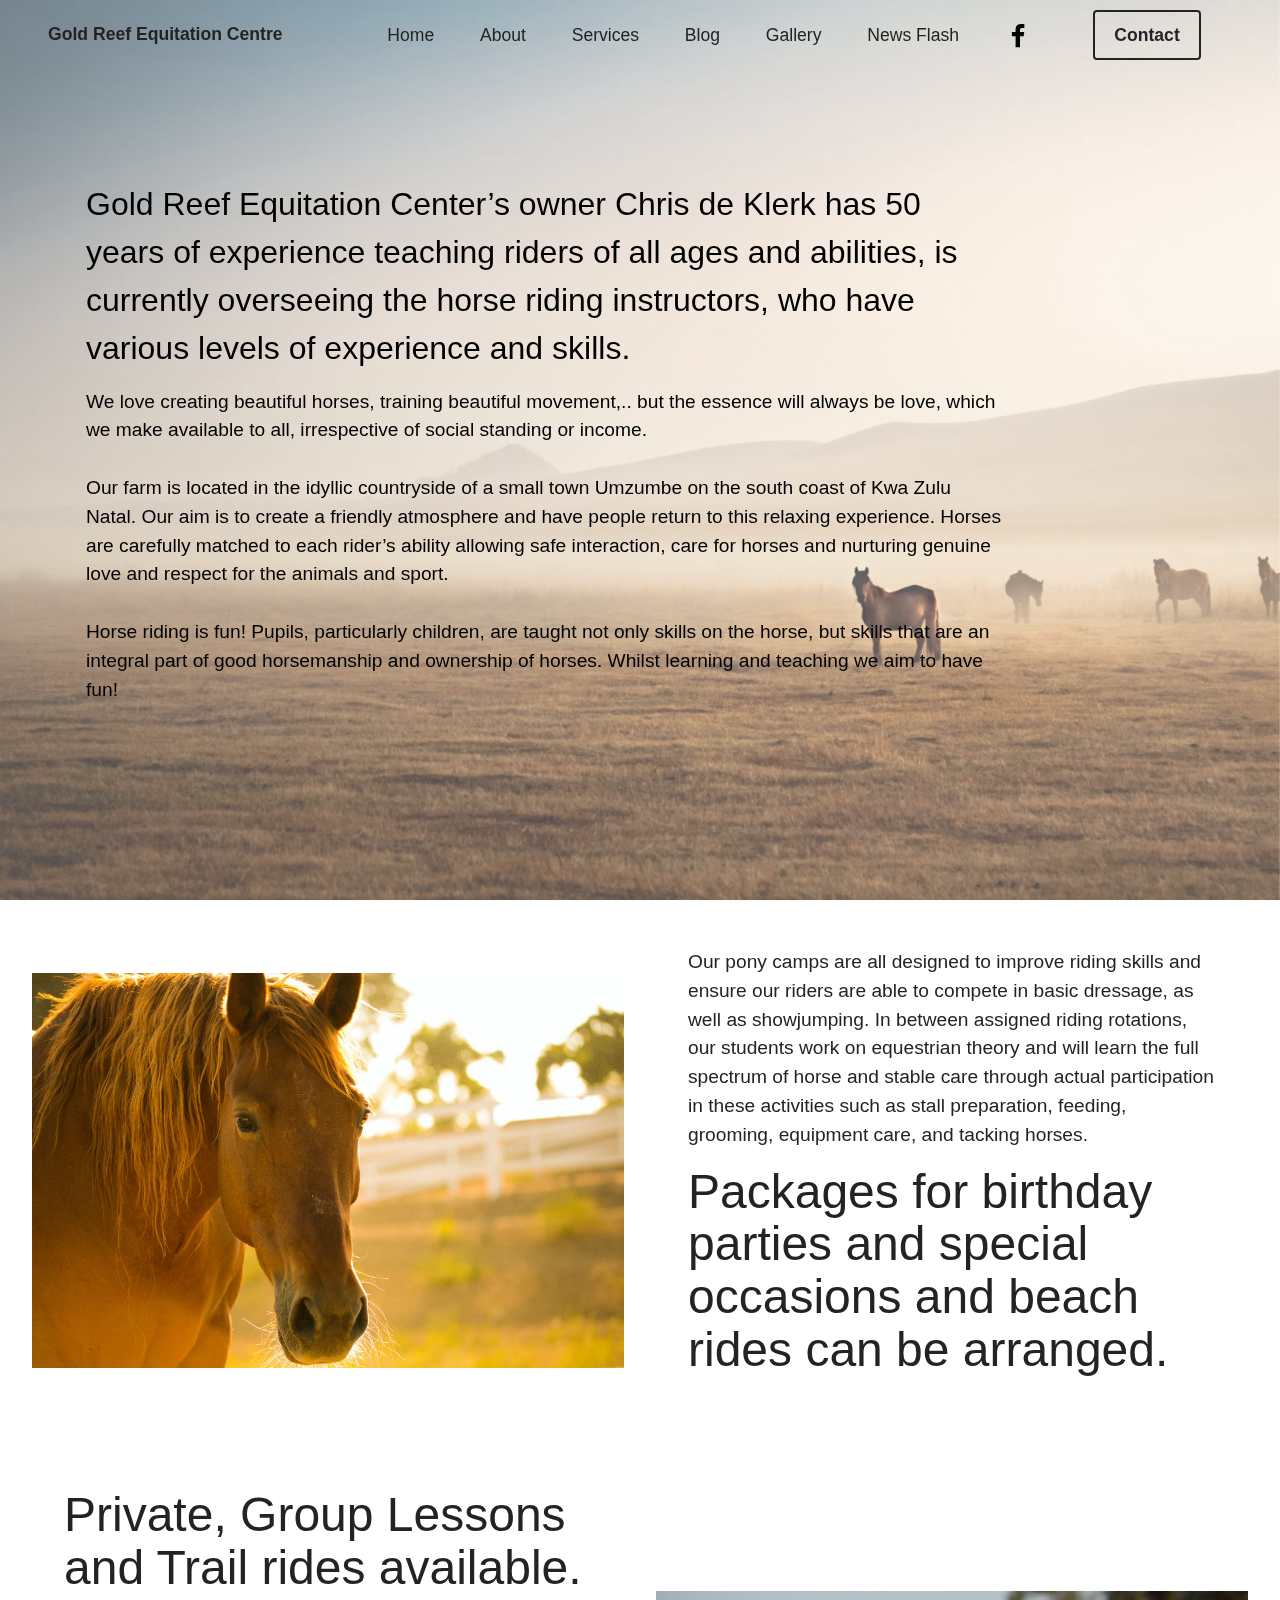
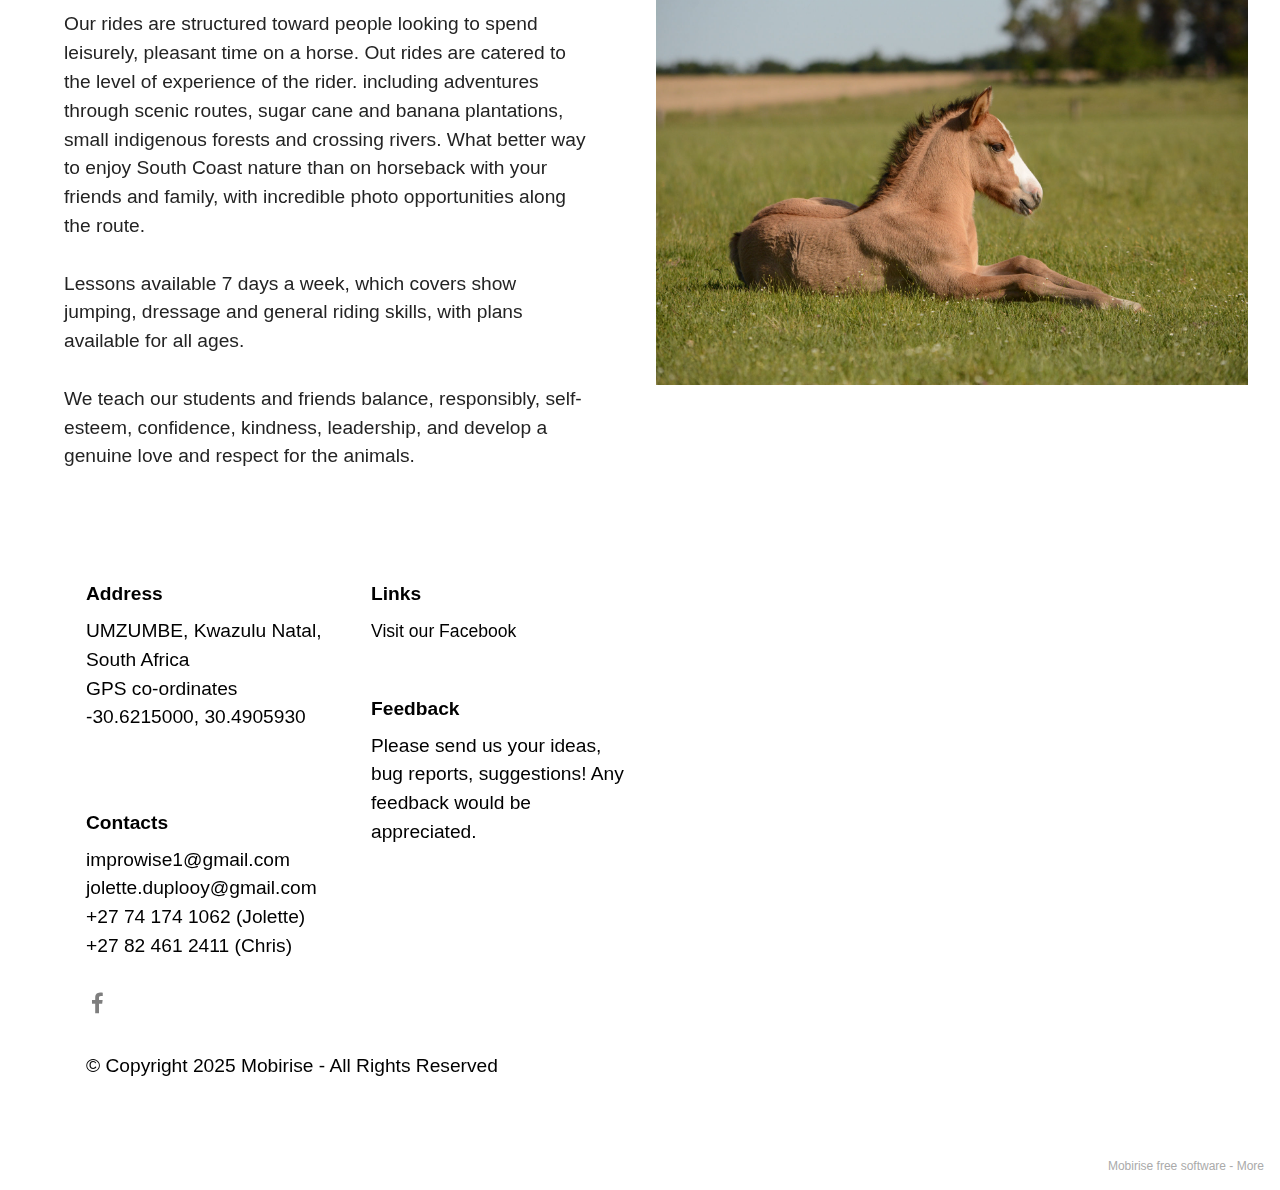
==== about.html @ 67b89592 "create github pages" ====
<!DOCTYPE html>
<html  >
<head>
  <!-- Site made with Mobirise Website Builder v5.2.8, https://mobirise.com -->
  <meta charset="UTF-8">
  <meta http-equiv="X-UA-Compatible" content="IE=edge">
  <meta name="generator" content="Mobirise v5.2.8, mobirise.com">
  <meta name="viewport" content="width=device-width, initial-scale=1, minimum-scale=1">
  <link rel="shortcut icon" href="assets/images/logo.png" type="image/x-icon">
  <meta name="description" content="">
  
  
  <title>About</title>
  <link rel="stylesheet" href="assets/tether/tether.min.css">
  <link rel="stylesheet" href="assets/bootstrap/css/bootstrap.min.css">
  <link rel="stylesheet" href="assets/bootstrap/css/bootstrap-grid.min.css">
  <link rel="stylesheet" href="assets/bootstrap/css/bootstrap-reboot.min.css">
  <link rel="stylesheet" href="assets/dropdown/css/style.css">
  <link rel="stylesheet" href="assets/socicon/css/styles.css">
  <link rel="stylesheet" href="assets/theme/css/style.css">
  <link rel="preload" as="style" href="assets/mobirise/css/mbr-additional.css"><link rel="stylesheet" href="assets/mobirise/css/mbr-additional.css" type="text/css">
  
  
  
  
</head>
<body>
  
  <section class="menu menu1 cid-soJNkq6IC7" once="menu" id="menu1-5">
    

    <nav class="navbar navbar-dropdown navbar-fixed-top navbar-expand-lg">
        <div class="container-fluid">
            <div class="navbar-brand">
                
                <span class="navbar-caption-wrap"><a class="navbar-caption text-black text-primary display-4" href="index.html">Gold Reef Equitation Centre</a></span>
            </div>
            <button class="navbar-toggler" type="button" data-toggle="collapse" data-target="#navbarSupportedContent" aria-controls="navbarNavAltMarkup" aria-expanded="false" aria-label="Toggle navigation">
                <div class="hamburger">
                    <span></span>
                    <span></span>
                    <span></span>
                    <span></span>
                </div>
            </button>
            <div class="collapse navbar-collapse" id="navbarSupportedContent">
                <ul class="navbar-nav nav-dropdown" data-app-modern-menu="true"><li class="nav-item"><a class="nav-link link text-black text-primary display-4" href="index.html">Home</a></li><li class="nav-item"><a class="nav-link link text-black text-primary display-4" href="page1.html">
                            About</a></li><li class="nav-item"><a class="nav-link link text-black text-primary display-4" href="page2.html">
                            Services</a></li><li class="nav-item"><a class="nav-link link text-black text-primary display-4" href="page3.html">
                            Blog</a></li><li class="nav-item"><a class="nav-link link text-black text-primary display-4" href="index.html">
                            Gallery</a></li>
                    <li class="nav-item"><a class="nav-link link text-black text-primary display-4" href="index.html">
                            News Flash</a></li></ul>
                <div class="icons-menu">
                    <a class="iconfont-wrapper" href="https://www.facebook.com/groups/341461612942350/" target="_blank">
                        <span class="p-2 mbr-iconfont socicon-facebook socicon"></span>
                    </a>
                    
                    
                    
                </div>
                <div class="navbar-buttons mbr-section-btn"><a class="btn btn-black-outline display-4" href="https://mobiri.se">
                        Contact</a></div>
            </div>
        </div>
    </nav>
</section>

<section class="header1 cid-soJT7KEuHW mbr-fullscreen mbr-parallax-background" id="header1-i">

    

    <div class="mbr-overlay" style="opacity: 0.3; background-color: rgb(255, 255, 255);"></div>

    <div class="container">
        <div class="row">
            <div class="col-12 col-lg-10">
                <h1 class="mbr-section-title mbr-fonts-style mb-3 display-5">Gold Reef Equitation Center’s owner Chris de Klerk has 50 years of experience teaching riders of all ages and abilities, is currently overseeing the horse riding instructors, who have various levels of experience and skills.</h1>
                <h2 class="mbr-section-subtitle mbr-fonts-style mb-3 display-7">We love creating beautiful horses, training beautiful movement,.. but the essence will always be love, which we make available to all, irrespective of social standing or income.<br><br>Our farm is located in the idyllic countryside of a small town Umzumbe on the south coast of Kwa Zulu Natal. Our aim is to create a friendly atmosphere and have people return to this relaxing experience. Horses are carefully matched to each rider’s ability allowing safe interaction, care for horses and nurturing genuine love and respect for the animals and sport.<br><br>Horse riding is fun! Pupils, particularly children, are taught not only skills on the horse, but skills that are an integral part of good horsemanship and ownership of horses. Whilst learning and teaching we aim to have fun!</h2>
                
                
            </div>
        </div>
    </div>
</section>

<section class="header11 cid-soJU0cdC3V" id="header11-j">

    

    

    <div class="container-fluid">
        <div class="row justify-content-center">
            <div class="col-12 col-md-6 image-wrapper">
                <img class="w-100" src="assets/images/kelly-forrister-oll7snhgezk-unsplash-1076x717.jpg" alt="Mobirise">
            </div>
            <div class="col-12 col-md">
                <div class="text-wrapper text-center">
                    <h1 class="mbr-section-title mbr-fonts-style mb-3 display-7">Our pony camps are all designed to improve riding skills and ensure our riders are able to compete in basic dressage, as well as showjumping. In between assigned riding rotations, our students work on equestrian theory and will learn the full spectrum of horse and stable care through actual participation in these activities such as stall preparation, feeding, grooming, equipment care, and tacking horses.</h1>
                    <p class="mbr-text mbr-fonts-style display-2">Packages for birthday parties and special occasions and beach rides can be arranged.<br></p>
                    
                </div>
            </div>
        </div>
    </div>
</section>

<section class="header11 cid-soJUEfONBg" id="header11-k">

    

    

    <div class="container-fluid">
        <div class="row justify-content-center">
            <div class="col-12 col-md-6 image-wrapper">
                <img class="w-100" src="assets/images/soledad-lorieto-bsq2yl5tyty-unsplash-1809x1206.jpg" alt="Mobirise">
            </div>
            <div class="col-12 col-md">
                <div class="text-wrapper text-center">
                    <h1 class="mbr-section-title mbr-fonts-style mb-3 display-2">Private, Group Lessons and Trail rides available.</h1>
                    <p class="mbr-text mbr-fonts-style display-7">Our rides are structured toward people looking to spend leisurely, pleasant time on a horse. Out rides are catered to  the level of experience of the rider. including adventures through scenic routes, sugar cane and banana plantations, small indigenous forests and crossing rivers. What better way to enjoy South Coast nature than on horseback with your friends and family, with incredible photo opportunities along the route.
<br><br>Lessons available 7 days a week, which covers show jumping, dressage and general riding skills, with plans available for all ages.
<br><br>We teach our students and friends balance, responsibly, self-esteem, confidence,  kindness, leadership, and develop a genuine love and respect for the animals.</p>
                    
                </div>
            </div>
        </div>
    </div>
</section>

<section class="footer6 cid-soJOjSfg5V" once="footers" id="footer6-6">

    

    

    <div class="container">
        <div class="row content mbr-white">
            <div class="col-12 col-md-3 mbr-fonts-style display-7">
                <h5 class="mbr-section-subtitle mbr-fonts-style mb-2 display-7">
                    <strong>Address</strong>
                </h5>
                <p class="mbr-text mbr-fonts-style display-7">UMZUMBE, Kwazulu Natal, South Africa<br>GPS co-ordinates -30.6215000, 30.4905930</p> <br>
                <h5 class="mbr-section-subtitle mbr-fonts-style mb-2 mt-4 display-7">
                    <strong>Contacts</strong>
                </h5>
                <p class="mbr-text mbr-fonts-style mb-4 display-7">improwise1@gmail.com&nbsp;<br>
                    jolette.duplooy@gmail.com<br>
                    +27 74 174 1062 (Jolette)<br>+27 82 461 2411 (Chris)<br>
                </p>
            </div>
            <div class="col-12 col-md-3 mbr-fonts-style display-7">
                <h5 class="mbr-section-subtitle mbr-fonts-style mb-2 display-7">
                    <strong>Links</strong>
                </h5>
                <ul class="list mbr-fonts-style mb-4 display-4">
                    <li class="mbr-text item-wrap"><a href="https://www.facebook.com/groups/341461612942350/" class="text-primary" target="_blank">Visit our Facebook</a></li>
                </ul>
                <h5 class="mbr-section-subtitle mbr-fonts-style mb-2 mt-5 display-7">
                    <strong>Feedback</strong>
                </h5>
                <p class="mbr-text mbr-fonts-style mb-4 display-7">
                    Please send us your ideas, bug reports, suggestions! Any feedback would be appreciated.
                </p>
            </div>
            <div class="col-12 col-md-6">
                <div class="google-map"><iframe frameborder="0" style="border:0" src="https://www.google.com/maps/embed?pb=!1m18!1m12!1m3!1d3433.441948932416!2d30.490592999999997!3d-30.621499999999994!2m3!1f0!2f0!3f0!3m2!1i1024!2i768!4f13.1!3m3!1m2!1s0x0%3A0x0!2zMzDCsDM3JzE3LjQiUyAzMMKwMjknMjYuMSJF!5e0!3m2!1sen!2sza!4v1613070758242!5m2!1sen!2sza" allowfullscreen=""></iframe></div>
            </div>
            <div class="col-md-6">
                <div class="social-list align-left">
                    <div class="soc-item">
                        <a href="https://www.facebook.com/groups/341461612942350/" target="_blank">
                            <span class="mbr-iconfont mbr-iconfont-social socicon-facebook socicon" style="color: rgb(0, 0, 0); fill: rgb(0, 0, 0);"></span>
                        </a>
                    </div>
                    
                    
                    
                    
                    
                </div>
            </div>
        </div>
        <div class="footer-lower">
            <div class="media-container-row">
                <div class="col-sm-12">
                    <hr>
                </div>
            </div>
            <div class="col-sm-12 copyright pl-0">
                <p class="mbr-text mbr-fonts-style mbr-white display-7">
                    © Copyright 2025 Mobirise - All Rights Reserved
                </p>
            </div>
        </div>
    </div>
</section><section style="background-color: #fff; font-family: -apple-system, BlinkMacSystemFont, 'Segoe UI', 'Roboto', 'Helvetica Neue', Arial, sans-serif; color:#aaa; font-size:12px; padding: 0; align-items: center; display: flex;"><a href="https://mobirise.site/u" style="flex: 1 1; height: 3rem; padding-left: 1rem;"></a><p style="flex: 0 0 auto; margin:0; padding-right:1rem;">Mobirise free software - <a href="https://mobirise.site/o" style="color:#aaa;">More</a></p></section><script src="assets/web/assets/jquery/jquery.min.js"></script>  <script src="assets/popper/popper.min.js"></script>  <script src="assets/tether/tether.min.js"></script>  <script src="assets/bootstrap/js/bootstrap.min.js"></script>  <script src="assets/smoothscroll/smooth-scroll.js"></script>  <script src="assets/dropdown/js/nav-dropdown.js"></script>  <script src="assets/dropdown/js/navbar-dropdown.js"></script>  <script src="assets/touchswipe/jquery.touch-swipe.min.js"></script>  <script src="assets/parallax/jarallax.min.js"></script>  <script src="assets/theme/js/script.js"></script>  
  
  
</body>
</html>
---- assets/dropdown/css/style.css ----
.navbar-dropdown {
  left: 0;
  padding: 0;
  position: absolute;
  right: 0;
  top: 0;
  transition: all 0.45s ease;
  z-index: 1030;
  background: #282828; }
  .navbar-dropdown .navbar-logo {
    margin-right: 0.8rem;
    transition: margin 0.3s ease-in-out;
    vertical-align: middle; }
    .navbar-dropdown .navbar-logo img {
      height: 3.125rem;
      transition: all 0.3s ease-in-out; }
    .navbar-dropdown .navbar-logo.mbr-iconfont {
      font-size: 3.125rem;
      line-height: 3.125rem; }
  .navbar-dropdown .navbar-caption {
    font-weight: 700;
    white-space: normal;
    vertical-align: -4px;
    line-height: 3.125rem !important; }
    .navbar-dropdown .navbar-caption, .navbar-dropdown .navbar-caption:hover {
      color: inherit;
      text-decoration: none; }
  .navbar-dropdown .mbr-iconfont + .navbar-caption {
    vertical-align: -1px; }
  .navbar-dropdown.navbar-fixed-top {
    position: fixed; }
  .navbar-dropdown .navbar-brand span {
    vertical-align: -4px; }
  .navbar-dropdown.bg-color.transparent {
    background: none; }
  .navbar-dropdown.navbar-short .navbar-brand {
    padding: 0.625rem 0; }
    .navbar-dropdown.navbar-short .navbar-brand span {
      vertical-align: -1px; }
  .navbar-dropdown.navbar-short .navbar-caption {
    line-height: 2.375rem !important;
    vertical-align: -2px; }
  .navbar-dropdown.navbar-short .navbar-logo {
    margin-right: 0.5rem; }
    .navbar-dropdown.navbar-short .navbar-logo img {
      height: 2.375rem; }
    .navbar-dropdown.navbar-short .navbar-logo.mbr-iconfont {
      font-size: 2.375rem;
      line-height: 2.375rem; }
  .navbar-dropdown.navbar-short .mbr-table-cell {
    height: 3.625rem; }
  .navbar-dropdown .navbar-close {
    left: 0.6875rem;
    position: fixed;
    top: 0.75rem;
    z-index: 1000; }
  .navbar-dropdown .hamburger-icon {
    content: "";
    display: inline-block;
    vertical-align: middle;
    width: 16px;
    -webkit-box-shadow: 0 -6px 0 1px #282828,0 0 0 1px #282828,0 6px 0 1px #282828;
    -moz-box-shadow: 0 -6px 0 1px #282828,0 0 0 1px #282828,0 6px 0 1px #282828;
    box-shadow: 0 -6px 0 1px #282828,0 0 0 1px #282828,0 6px 0 1px #282828; }

.dropdown-menu .dropdown-toggle[data-toggle="dropdown-submenu"]::after {
  border-bottom: 0.35em solid transparent;
  border-left: 0.35em solid;
  border-right: 0;
  border-top: 0.35em solid transparent;
  margin-left: 0.3rem; }

.dropdown-menu .dropdown-item:focus {
  outline: 0; }

.nav-dropdown {
  font-size: 0.75rem;
  font-weight: 500;
  height: auto !important; }
  .nav-dropdown .nav-btn {
    padding-left: 1rem; }
  .nav-dropdown .link {
    margin: .667em 1.667em;
    font-weight: 500;
    padding: 0;
    transition: color .2s ease-in-out; }
    .nav-dropdown .link.dropdown-toggle {
      margin-right: 2.583em; }
      .nav-dropdown .link.dropdown-toggle::after {
        margin-left: .25rem;
        border-top: 0.35em solid;
        border-right: 0.35em solid transparent;
        border-left: 0.35em solid transparent;
        border-bottom: 0; }
      .nav-dropdown .link.dropdown-toggle[aria-expanded="true"] {
        margin: 0;
        padding: 0.667em 3.263em  0.667em 1.667em; }
  .nav-dropdown .link::after,
  .nav-dropdown .dropdown-item::after {
    color: inherit; }
  .nav-dropdown .btn {
    font-size: 0.75rem;
    font-weight: 700;
    letter-spacing: 0;
    margin-bottom: 0;
    padding-left: 1.25rem;
    padding-right: 1.25rem; }
  .nav-dropdown .dropdown-menu {
    border-radius: 0;
    border: 0;
    left: 0;
    margin: 0;
    padding-bottom: 1.25rem;
    padding-top: 1.25rem;
    position: relative; }
  .nav-dropdown .dropdown-submenu {
    margin-left: 0.125rem;
    top: 0; }
  .nav-dropdown .dropdown-item {
    font-weight: 500;
    line-height: 2;
    padding: 0.3846em 4.615em 0.3846em 1.5385em;
    position: relative;
    transition: color .2s ease-in-out, background-color .2s ease-in-out; }
    .nav-dropdown .dropdown-item::after {
      margin-top: -0.3077em;
      position: absolute;
      right: 1.1538em;
      top: 50%; }
    .nav-dropdown .dropdown-item:focus, .nav-dropdown .dropdown-item:hover {
      background: none; }

@media (max-width: 767px) {
  .nav-dropdown.navbar-toggleable-sm {
    bottom: 0;
    display: none;
    left: 0;
    overflow-x: hidden;
    position: fixed;
    top: 0;
    transform: translateX(-100%);
    -ms-transform: translateX(-100%);
    -webkit-transform: translateX(-100%);
    width: 18.75rem;
    z-index: 999; } }
.nav-dropdown.navbar-toggleable-xl {
  bottom: 0;
  display: none;
  left: 0;
  overflow-x: hidden;
  position: fixed;
  top: 0;
  transform: translateX(-100%);
  -ms-transform: translateX(-100%);
  -webkit-transform: translateX(-100%);
  width: 18.75rem;
  z-index: 999; }

.nav-dropdown-sm {
  display: block !important;
  overflow-x: hidden;
  overflow: auto;
  padding-top: 3.875rem; }
  .nav-dropdown-sm::after {
    content: "";
    display: block;
    height: 3rem;
    width: 100%; }
  .nav-dropdown-sm.collapse.in ~ .navbar-close {
    display: block !important; }
  .nav-dropdown-sm.collapsing, .nav-dropdown-sm.collapse.in {
    transform: translateX(0);
    -ms-transform: translateX(0);
    -webkit-transform: translateX(0);
    transition: all 0.25s ease-out;
    -webkit-transition: all 0.25s ease-out;
    background: #282828; }
  .nav-dropdown-sm.collapsing[aria-expanded="false"] {
    transform: translateX(-100%);
    -ms-transform: translateX(-100%);
    -webkit-transform: translateX(-100%); }
  .nav-dropdown-sm .nav-item {
    display: block;
    margin-left: 0 !important;
    padding-left: 0; }
  .nav-dropdown-sm .link,
  .nav-dropdown-sm .dropdown-item {
    border-top: 1px dotted rgba(255, 255, 255, 0.1);
    font-size: 0.8125rem;
    line-height: 1.6;
    margin: 0 !important;
    padding: 0.875rem 2.4rem 0.875rem 1.5625rem !important;
    position: relative;
    white-space: normal; }
    .nav-dropdown-sm .link:focus, .nav-dropdown-sm .link:hover,
    .nav-dropdown-sm .dropdown-item:focus,
    .nav-dropdown-sm .dropdown-item:hover {
      background: rgba(0, 0, 0, 0.2) !important;
      color: #c0a375; }
  .nav-dropdown-sm .nav-btn {
    position: relative;
    padding: 1.5625rem 1.5625rem 0 1.5625rem; }
    .nav-dropdown-sm .nav-btn::before {
      border-top: 1px dotted rgba(255, 255, 255, 0.1);
      content: "";
      left: 0;
      position: absolute;
      top: 0;
      width: 100%; }
    .nav-dropdown-sm .nav-btn + .nav-btn {
      padding-top: 0.625rem; }
      .nav-dropdown-sm .nav-btn + .nav-btn::before {
        display: none; }
  .nav-dropdown-sm .btn {
    padding: 0.625rem 0; }
  .nav-dropdown-sm .dropdown-toggle[data-toggle="dropdown-submenu"]::after {
    margin-left: .25rem;
    border-top: 0.35em solid;
    border-right: 0.35em solid transparent;
    border-left: 0.35em solid transparent;
    border-bottom: 0; }
  .nav-dropdown-sm .dropdown-toggle[data-toggle="dropdown-submenu"][aria-expanded="true"]::after {
    border-top: 0;
    border-right: 0.35em solid transparent;
    border-left: 0.35em solid transparent;
    border-bottom: 0.35em solid; }
  .nav-dropdown-sm .dropdown-menu {
    margin: 0;
    padding: 0;
    position: relative;
    top: 0;
    left: 0;
    width: 100%;
    border: 0;
    float: none;
    border-radius: 0;
    background: none; }
  .nav-dropdown-sm .dropdown-submenu {
    left: 100%;
    margin-left: 0.125rem;
    margin-top: -1.25rem;
    top: 0; }

.navbar-toggleable-sm .nav-dropdown .dropdown-menu {
  position: absolute; }

.navbar-toggleable-sm .nav-dropdown .dropdown-submenu {
  left: 100%;
  margin-left: 0.125rem;
  margin-top: -1.25rem;
  top: 0; }

.navbar-toggleable-sm.opened .nav-dropdown .dropdown-menu {
  position: relative; }

.navbar-toggleable-sm.opened .nav-dropdown .dropdown-submenu {
  left: 0;
  margin-left: 00rem;
  margin-top: 0rem;
  top: 0; }

.is-builder .nav-dropdown.collapsing {
  transition: none !important; }

/*# sourceMappingURL=style.css.map */
---- assets/socicon/css/styles.css ----
@charset "UTF-8";

@font-face {
  font-family: 'Socicon';
  src:  url('../fonts/socicon.eot');
  src:  url('../fonts/socicon.eot?#iefix') format('embedded-opentype'),
    url('../fonts/socicon.woff2') format('woff2'),
    url('../fonts/socicon.ttf') format('truetype'),
    url('../fonts/socicon.woff') format('woff'),
    url('../fonts/socicon.svg#socicon') format('svg');
  font-weight: normal;
  font-style: normal;
}

[data-icon]:before {
  font-family: "socicon" !important;
  content: attr(data-icon);
  font-style: normal !important;
  font-weight: normal !important;
  font-variant: normal !important;
  text-transform: none !important;
  speak: none;
  line-height: 1;
  -webkit-font-smoothing: antialiased;
  -moz-osx-font-smoothing: grayscale;
}

[class^="socicon-"], [class*=" socicon-"] {
  /* use !important to prevent issues with browser extensions that change fonts */
  font-family: 'Socicon' !important;
  speak: none;
  font-style: normal;
  font-weight: normal;
  font-variant: normal;
  text-transform: none;
  line-height: 1;

  /* Better Font Rendering =========== */
  -webkit-font-smoothing: antialiased;
  -moz-osx-font-smoothing: grayscale;
}

.socicon-eitaa:before {
  content: "\e97c";
}
.socicon-soroush:before {
  content: "\e97d";
}
.socicon-bale:before {
  content: "\e97e";
}
.socicon-zazzle:before {
  content: "\e97b";
}
.socicon-society6:before {
  content: "\e97a";
}
.socicon-redbubble:before {
  content: "\e979";
}
.socicon-avvo:before {
  content: "\e978";
}
.socicon-stitcher:before {
  content: "\e977";
}
.socicon-googlehangouts:before {
  content: "\e974";
}
.socicon-dlive:before {
  content: "\e975";
}
.socicon-vsco:before {
  content: "\e976";
}
.socicon-flipboard:before {
  content: "\e973";
}
.socicon-ubuntu:before {
  content: "\e958";
}
.socicon-artstation:before {
  content: "\e959";
}
.socicon-invision:before {
  content: "\e95a";
}
.socicon-torial:before {
  content: "\e95b";
}
.socicon-collectorz:before {
  content: "\e95c";
}
.socicon-seenthis:before {
  content: "\e95d";
}
.socicon-googleplaymusic:before {
  content: "\e95e";
}
.socicon-debian:before {
  content: "\e95f";
}
.socicon-filmfreeway:before {
  content: "\e960";
}
.socicon-gnome:before {
  content: "\e961";
}
.socicon-itchio:before {
  content: "\e962";
}
.socicon-jamendo:before {
  content: "\e963";
}
.socicon-mix:before {
  content: "\e964";
}
.socicon-sharepoint:before {
  content: "\e965";
}
.socicon-tinder:before {
  content: "\e966";
}
.socicon-windguru:before {
  content: "\e967";
}
.socicon-cdbaby:before {
  content: "\e968";
}
.socicon-elementaryos:before {
  content: "\e969";
}
.socicon-stage32:before {
  content: "\e96a";
}
.socicon-tiktok:before {
  content: "\e96b";
}
.socicon-gitter:before {
  content: "\e96c";
}
.socicon-letterboxd:before {
  content: "\e96d";
}
.socicon-threema:before {
  content: "\e96e";
}
.socicon-splice:before {
  content: "\e96f";
}
.socicon-metapop:before {
  content: "\e970";
}
.socicon-naver:before {
  content: "\e971";
}
.socicon-remote:before {
  content: "\e972";
}
.socicon-internet:before {
  content: "\e957";
}
.socicon-moddb:before {
  content: "\e94b";
}
.socicon-indiedb:before {
  content: "\e94c";
}
.socicon-traxsource:before {
  content: "\e94d";
}
.socicon-gamefor:before {
  content: "\e94e";
}
.socicon-pixiv:before {
  content: "\e94f";
}
.socicon-myanimelist:before {
  content: "\e950";
}
.socicon-blackberry:before {
  content: "\e951";
}
.socicon-wickr:before {
  content: "\e952";
}
.socicon-spip:before {
  content: "\e953";
}
.socicon-napster:before {
  content: "\e954";
}
.socicon-beatport:before {
  content: "\e955";
}
.socicon-hackerone:before {
  content: "\e956";
}
.socicon-hackernews:before {
  content: "\e946";
}
.socicon-smashwords:before {
  content: "\e947";
}
.socicon-kobo:before {
  content: "\e948";
}
.socicon-bookbub:before {
  content: "\e949";
}
.socicon-mailru:before {
  content: "\e94a";
}
.socicon-gitlab:before {
  content: "\e945";
}
.socicon-instructables:before {
  content: "\e944";
}
.socicon-portfolio:before {
  content: "\e943";
}
.socicon-codered:before {
  content: "\e940";
}
.socicon-origin:before {
  content: "\e941";
}
.socicon-nextdoor:before {
  content: "\e942";
}
.socicon-udemy:before {
  content: "\e93f";
}
.socicon-livemaster:before {
  content: "\e93e";
}
.socicon-crunchbase:before {
  content: "\e93b";
}
.socicon-homefy:before {
  content: "\e93c";
}
.socicon-calendly:before {
  content: "\e93d";
}
.socicon-realtor:before {
  content: "\e90f";
}
.socicon-tidal:before {
  content: "\e910";
}
.socicon-qobuz:before {
  content: "\e911";
}
.socicon-natgeo:before {
  content: "\e912";
}
.socicon-mastodon:before {
  content: "\e913";
}
.socicon-unsplash:before {
  content: "\e914";
}
.socicon-homeadvisor:before {
  content: "\e915";
}
.socicon-angieslist:before {
  content: "\e916";
}
.socicon-codepen:before {
  content: "\e917";
}
.socicon-slack:before {
  content: "\e918";
}
.socicon-openaigym:before {
  content: "\e919";
}
.socicon-logmein:before {
  content: "\e91a";
}
.socicon-fiverr:before {
  content: "\e91b";
}
.socicon-gotomeeting:before {
  content: "\e91c";
}
.socicon-aliexpress:before {
  content: "\e91d";
}
.socicon-guru:before {
  content: "\e91e";
}
.socicon-appstore:before {
  content: "\e91f";
}
.socicon-homes:before {
  content: "\e920";
}
.socicon-zoom:before {
  content: "\e921";
}
.socicon-alibaba:before {
  content: "\e922";
}
.socicon-craigslist:before {
  content: "\e923";
}
.socicon-wix:before {
  content: "\e924";
}
.socicon-redfin:before {
  content: "\e925";
}
.socicon-googlecalendar:before {
  content: "\e926";
}
.socicon-shopify:before {
  content: "\e927";
}
.socicon-freelancer:before {
  content: "\e928";
}
.socicon-seedrs:before {
  content: "\e929";
}
.socicon-bing:before {
  content: "\e92a";
}
.socicon-doodle:before {
  content: "\e92b";
}
.socicon-bonanza:before {
  content: "\e92c";
}
.socicon-squarespace:before {
  content: "\e92d";
}
.socicon-toptal:before {
  content: "\e92e";
}
.socicon-gust:before {
  content: "\e92f";
}
.socicon-ask:before {
  content: "\e930";
}
.socicon-trulia:before {
  content: "\e931";
}
.socicon-loomly:before {
  content: "\e932";
}
.socicon-ghost:before {
  content: "\e933";
}
.socicon-upwork:before {
  content: "\e934";
}
.socicon-fundable:before {
  content: "\e935";
}
.socicon-booking:before {
  content: "\e936";
}
.socicon-googlemaps:before {
  content: "\e937";
}
.socicon-zillow:before {
  content: "\e938";
}
.socicon-niconico:before {
  content: "\e939";
}
.socicon-toneden:before {
  content: "\e93a";
}
.socicon-augment:before {
  content: "\e908";
}
.socicon-bitbucket:before {
  content: "\e909";
}
.socicon-fyuse:before {
  content: "\e90a";
}
.socicon-yt-gaming:before {
  content: "\e90b";
}
.socicon-sketchfab:before {
  content: "\e90c";
}
.socicon-mobcrush:before {
  content: "\e90d";
}
.socicon-microsoft:before {
  content: "\e90e";
}
.socicon-pandora:before {
  content: "\e907";
}
.socicon-messenger:before {
  content: "\e906";
}
.socicon-gamewisp:before {
  content: "\e905";
}
.socicon-bloglovin:before {
  content: "\e904";
}
.socicon-tunein:before {
  content: "\e903";
}
.socicon-gamejolt:before {
  content: "\e901";
}
.socicon-trello:before {
  content: "\e902";
}
.socicon-spreadshirt:before {
  content: "\e900";
}
.socicon-500px:before {
  content: "\e000";
}
.socicon-8tracks:before {
  content: "\e001";
}
.socicon-airbnb:before {
  content: "\e002";
}
.socicon-alliance:before {
  content: "\e003";
}
.socicon-amazon:before {
  content: "\e004";
}
.socicon-amplement:before {
  content: "\e005";
}
.socicon-android:before {
  content: "\e006";
}
.socicon-angellist:before {
  content: "\e007";
}
.socicon-apple:before {
  content: "\e008";
}
.socicon-appnet:before {
  content: "\e009";
}
.socicon-baidu:before {
  content: "\e00a";
}
.socicon-bandcamp:before {
  content: "\e00b";
}
.socicon-battlenet:before {
  content: "\e00c";
}
.socicon-mixer:before {
  content: "\e00d";
}
.socicon-bebee:before {
  content: "\e00e";
}
.socicon-bebo:before {
  content: "\e00f";
}
.socicon-behance:before {
  content: "\e010";
}
.socicon-blizzard:before {
  content: "\e011";
}
.socicon-blogger:before {
  content: "\e012";
}
.socicon-buffer:before {
  content: "\e013";
}
.socicon-chrome:before {
  content: "\e014";
}
.socicon-coderwall:before {
  content: "\e015";
}
.socicon-curse:before {
  content: "\e016";
}
.socicon-dailymotion:before {
  content: "\e017";
}
.socicon-deezer:before {
  content: "\e018";
}
.socicon-delicious:before {
  content: "\e019";
}
.socicon-deviantart:before {
  content: "\e01a";
}
.socicon-diablo:before {
  content: "\e01b";
}
.socicon-digg:before {
  content: "\e01c";
}
.socicon-discord:before {
  content: "\e01d";
}
.socicon-disqus:before {
  content: "\e01e";
}
.socicon-douban:before {
  content: "\e01f";
}
.socicon-draugiem:before {
  content: "\e020";
}
.socicon-dribbble:before {
  content: "\e021";
}
.socicon-drupal:before {
  content: "\e022";
}
.socicon-ebay:before {
  content: "\e023";
}
.socicon-ello:before {
  content: "\e024";
}
.socicon-endomodo:before {
  content: "\e025";
}
.socicon-envato:before {
  content: "\e026";
}
.socicon-etsy:before {
  content: "\e027";
}
.socicon-facebook:before {
  content: "\e028";
}
.socicon-feedburner:before {
  content: "\e029";
}
.socicon-filmweb:before {
  content: "\e02a";
}
.socicon-firefox:before {
  content: "\e02b";
}
.socicon-flattr:before {
  content: "\e02c";
}
.socicon-flickr:before {
  content: "\e02d";
}
.socicon-formulr:before {
  content: "\e02e";
}
.socicon-forrst:before {
  content: "\e02f";
}
.socicon-foursquare:before {
  content: "\e030";
}
.socicon-friendfeed:before {
  content: "\e031";
}
.socicon-github:before {
  content: "\e032";
}
.socicon-goodreads:before {
  content: "\e033";
}
.socicon-google:before {
  content: "\e034";
}
.socicon-googlescholar:before {
  content: "\e035";
}
.socicon-googlegroups:before {
  content: "\e036";
}
.socicon-googlephotos:before {
  content: "\e037";
}
.socicon-googleplus:before {
  content: "\e038";
}
.socicon-grooveshark:before {
  content: "\e039";
}
.socicon-hackerrank:before {
  content: "\e03a";
}
.socicon-hearthstone:before {
  content: "\e03b";
}
.socicon-hellocoton:before {
  content: "\e03c";
}
.socicon-heroes:before {
  content: "\e03d";
}
.socicon-smashcast:before {
  content: "\e03e";
}
.socicon-horde:before {
  content: "\e03f";
}
.socicon-houzz:before {
  content: "\e040";
}
.socicon-icq:before {
  content: "\e041";
}
.socicon-identica:before {
  content: "\e042";
}
.socicon-imdb:before {
  content: "\e043";
}
.socicon-instagram:before {
  content: "\e044";
}
.socicon-issuu:before {
  content: "\e045";
}
.socicon-istock:before {
  content: "\e046";
}
.socicon-itunes:before {
  content: "\e047";
}
.socicon-keybase:before {
  content: "\e048";
}
.socicon-lanyrd:before {
  content: "\e049";
}
.socicon-lastfm:before {
  content: "\e04a";
}
.socicon-line:before {
  content: "\e04b";
}
.socicon-linkedin:before {
  content: "\e04c";
}
.socicon-livejournal:before {
  content: "\e04d";
}
.socicon-lyft:before {
  content: "\e04e";
}
.socicon-macos:before {
  content: "\e04f";
}
.socicon-mail:before {
  content: "\e050";
}
.socicon-medium:before {
  content: "\e051";
}
.socicon-meetup:before {
  content: "\e052";
}
.socicon-mixcloud:before {
  content: "\e053";
}
.socicon-modelmayhem:before {
  content: "\e054";
}
.socicon-mumble:before {
  content: "\e055";
}
.socicon-myspace:before {
  content: "\e056";
}
.socicon-newsvine:before {
  content: "\e057";
}
.socicon-nintendo:before {
  content: "\e058";
}
.socicon-npm:before {
  content: "\e059";
}
.socicon-odnoklassniki:before {
  content: "\e05a";
}
.socicon-openid:before {
  content: "\e05b";
}
.socicon-opera:before {
  content: "\e05c";
}
.socicon-outlook:before {
  content: "\e05d";
}
.socicon-overwatch:before {
  content: "\e05e";
}
.socicon-patreon:before {
  content: "\e05f";
}
.socicon-paypal:before {
  content: "\e060";
}
.socicon-periscope:before {
  content: "\e061";
}
.socicon-persona:before {
  content: "\e062";
}
.socicon-pinterest:before {
  content: "\e063";
}
.socicon-play:before {
  content: "\e064";
}
.socicon-player:before {
  content: "\e065";
}
.socicon-playstation:before {
  content: "\e066";
}
.socicon-pocket:before {
  content: "\e067";
}
.socicon-qq:before {
  content: "\e068";
}
.socicon-quora:before {
  content: "\e069";
}
.socicon-raidcall:before {
  content: "\e06a";
}
.socicon-ravelry:before {
  content: "\e06b";
}
.socicon-reddit:before {
  content: "\e06c";
}
.socicon-renren:before {
  content: "\e06d";
}
.socicon-researchgate:before {
  content: "\e06e";
}
.socicon-residentadvisor:before {
  content: "\e06f";
}
.socicon-reverbnation:before {
  content: "\e070";
}
.socicon-rss:before {
  content: "\e071";
}
.socicon-sharethis:before {
  content: "\e072";
}
.socicon-skype:before {
  content: "\e073";
}
.socicon-slideshare:before {
  content: "\e074";
}
.socicon-smugmug:before {
  content: "\e075";
}
.socicon-snapchat:before {
  content: "\e076";
}
.socicon-songkick:before {
  content: "\e077";
}
.socicon-soundcloud:before {
  content: "\e078";
}
.socicon-spotify:before {
  content: "\e079";
}
.socicon-stackexchange:before {
  content: "\e07a";
}
.socicon-stackoverflow:before {
  content: "\e07b";
}
.socicon-starcraft:before {
  content: "\e07c";
}
.socicon-stayfriends:before {
  content: "\e07d";
}
.socicon-steam:before {
  content: "\e07e";
}
.socicon-storehouse:before {
  content: "\e07f";
}
.socicon-strava:before {
  content: "\e080";
}
.socicon-streamjar:before {
  content: "\e081";
}
.socicon-stumbleupon:before {
  content: "\e082";
}
.socicon-swarm:before {
  content: "\e083";
}
.socicon-teamspeak:before {
  content: "\e084";
}
.socicon-teamviewer:before {
  content: "\e085";
}
.socicon-technorati:before {
  content: "\e086";
}
.socicon-telegram:before {
  content: "\e087";
}
.socicon-tripadvisor:before {
  content: "\e088";
}
.socicon-tripit:before {
  content: "\e089";
}
.socicon-triplej:before {
  content: "\e08a";
}
.socicon-tumblr:before {
  content: "\e08b";
}
.socicon-twitch:before {
  content: "\e08c";
}
.socicon-twitter:before {
  content: "\e08d";
}
.socicon-uber:before {
  content: "\e08e";
}
.socicon-ventrilo:before {
  content: "\e08f";
}
.socicon-viadeo:before {
  content: "\e090";
}
.socicon-viber:before {
  content: "\e091";
}
.socicon-viewbug:before {
  content: "\e092";
}
.socicon-vimeo:before {
  content: "\e093";
}
.socicon-vine:before {
  content: "\e094";
}
.socicon-vkontakte:before {
  content: "\e095";
}
.socicon-warcraft:before {
  content: "\e096";
}
.socicon-wechat:before {
  content: "\e097";
}
.socicon-weibo:before {
  content: "\e098";
}
.socicon-whatsapp:before {
  content: "\e099";
}
.socicon-wikipedia:before {
  content: "\e09a";
}
.socicon-windows:before {
  content: "\e09b";
}
.socicon-wordpress:before {
  content: "\e09c";
}
.socicon-wykop:before {
  content: "\e09d";
}
.socicon-xbox:before {
  content: "\e09e";
}
.socicon-xing:before {
  content: "\e09f";
}
.socicon-yahoo:before {
  content: "\e0a0";
}
.socicon-yammer:before {
  content: "\e0a1";
}
.socicon-yandex:before {
  content: "\e0a2";
}
.socicon-yelp:before {
  content: "\e0a3";
}
.socicon-younow:before {
  content: "\e0a4";
}
.socicon-youtube:before {
  content: "\e0a5";
}
.socicon-zapier:before {
  content: "\e0a6";
}
.socicon-zerply:before {
  content: "\e0a7";
}
.socicon-zomato:before {
  content: "\e0a8";
}
.socicon-zynga:before {
  content: "\e0a9";
}
---- assets/theme/css/style.css ----
@charset "UTF-8";
section {
  background-color: #ffffff;
}

body {
  font-style: normal;
  line-height: 1.5;
  font-weight: 400;
  color: #232323;
  position: relative;
}

section,
.container,
.container-fluid {
  position: relative;
  word-wrap: break-word;
}

a.mbr-iconfont:hover {
  text-decoration: none;
}

.article .lead p,
.article .lead ul,
.article .lead ol,
.article .lead pre,
.article .lead blockquote {
  margin-bottom: 0;
}

a {
  font-style: normal;
  font-weight: 400;
  cursor: pointer;
}
a, a:hover {
  text-decoration: none;
}

.mbr-section-title {
  font-style: normal;
  line-height: 1.3;
}

.mbr-section-subtitle {
  line-height: 1.3;
}

.mbr-text {
  font-style: normal;
  line-height: 1.7;
}

h1,
h2,
h3,
h4,
h5,
h6,
.display-1,
.display-2,
.display-4,
.display-5,
.display-7,
span,
p,
a {
  line-height: 1;
  word-break: break-word;
  word-wrap: break-word;
  font-weight: 400;
}

b,
strong {
  font-weight: bold;
}

input:-webkit-autofill, input:-webkit-autofill:hover, input:-webkit-autofill:focus, input:-webkit-autofill:active {
  transition-delay: 9999s;
  -webkit-transition-property: background-color, color;
  transition-property: background-color, color;
}

textarea[type=hidden] {
  display: none;
}

section {
  background-position: 50% 50%;
  background-repeat: no-repeat;
  background-size: cover;
}
section .mbr-background-video,
section .mbr-background-video-preview {
  position: absolute;
  bottom: 0;
  left: 0;
  right: 0;
  top: 0;
}

.hidden {
  visibility: hidden;
}

.mbr-z-index20 {
  z-index: 20;
}

/*! Base colors */
.mbr-white {
  color: #ffffff;
}

.mbr-black {
  color: #111111;
}

.mbr-bg-white {
  background-color: #ffffff;
}

.mbr-bg-black {
  background-color: #000000;
}

/*! Text-aligns */
.align-left {
  text-align: left;
}

.align-center {
  text-align: center;
}

.align-right {
  text-align: right;
}

/*! Font-weight  */
.mbr-light {
  font-weight: 300;
}

.mbr-regular {
  font-weight: 400;
}

.mbr-semibold {
  font-weight: 500;
}

.mbr-bold {
  font-weight: 700;
}

/*! Media  */
.media-content {
  flex-basis: 100%;
}

.media-container-row {
  display: flex;
  flex-direction: row;
  flex-wrap: wrap;
  justify-content: center;
  align-content: center;
  align-items: start;
}
.media-container-row .media-size-item {
  width: 400px;
}

.media-container-column {
  display: flex;
  flex-direction: column;
  flex-wrap: wrap;
  justify-content: center;
  align-content: center;
  align-items: stretch;
}
.media-container-column > * {
  width: 100%;
}

@media (min-width: 992px) {
  .media-container-row {
    flex-wrap: nowrap;
  }
}
figure {
  margin-bottom: 0;
  overflow: hidden;
}

figure[mbr-media-size] {
  transition: width 0.1s;
}

img,
iframe {
  display: block;
  width: 100%;
}

.card {
  background-color: transparent;
  border: none;
}

.card-box {
  width: 100%;
}

.card-img {
  text-align: center;
  flex-shrink: 0;
  -webkit-flex-shrink: 0;
}

.media {
  max-width: 100%;
  margin: 0 auto;
}

.mbr-figure {
  align-self: center;
}

.media-container > div {
  max-width: 100%;
}

.mbr-figure img,
.card-img img {
  width: 100%;
}

@media (max-width: 991px) {
  .media-size-item {
    width: auto !important;
  }

  .media {
    width: auto;
  }

  .mbr-figure {
    width: 100% !important;
  }
}
/*! Buttons */
.mbr-section-btn {
  margin-left: -0.6rem;
  margin-right: -0.6rem;
  font-size: 0;
}

.btn {
  font-weight: 600;
  border-width: 1px;
  font-style: normal;
  margin: 0.6rem 0.6rem;
  white-space: normal;
  transition: all 0.2s ease-in-out;
  display: inline-flex;
  align-items: center;
  justify-content: center;
  word-break: break-word;
}

.btn-sm {
  font-weight: 600;
  letter-spacing: 0px;
  transition: all 0.3s ease-in-out;
}

.btn-md {
  font-weight: 600;
  letter-spacing: 0px;
  transition: all 0.3s ease-in-out;
}

.btn-lg {
  font-weight: 600;
  letter-spacing: 0px;
  transition: all 0.3s ease-in-out;
}

.btn-form {
  margin: 0;
}
.btn-form:hover {
  cursor: pointer;
}

nav .mbr-section-btn {
  margin-left: 0rem;
  margin-right: 0rem;
}

/*! Btn icon margin */
.btn .mbr-iconfont,
.btn.btn-sm .mbr-iconfont {
  order: 1;
  cursor: pointer;
  margin-left: 0.5rem;
  vertical-align: sub;
}

.btn.btn-md .mbr-iconfont,
.btn.btn-md .mbr-iconfont {
  margin-left: 0.8rem;
}

.mbr-regular {
  font-weight: 400;
}

.mbr-semibold {
  font-weight: 500;
}

.mbr-bold {
  font-weight: 700;
}

[type=submit] {
  -webkit-appearance: none;
}

/*! Full-screen */
.mbr-fullscreen .mbr-overlay {
  min-height: 100vh;
}

.mbr-fullscreen {
  display: flex;
  display: -moz-flex;
  display: -ms-flex;
  display: -o-flex;
  align-items: center;
  min-height: 100vh;
  padding-top: 3rem;
  padding-bottom: 3rem;
}

/*! Map */
.map {
  height: 25rem;
  position: relative;
}
.map iframe {
  width: 100%;
  height: 100%;
}

/*! Scroll to top arrow */
.mbr-arrow-up {
  bottom: 25px;
  right: 90px;
  position: fixed;
  text-align: right;
  z-index: 5000;
  color: #ffffff;
  font-size: 22px;
}

.mbr-arrow-up a {
  background: rgba(0, 0, 0, 0.2);
  border-radius: 50%;
  color: #fff;
  display: inline-block;
  height: 60px;
  width: 60px;
  border: 2px solid #fff;
  outline-style: none !important;
  position: relative;
  text-decoration: none;
  transition: all 0.3s ease-in-out;
  cursor: pointer;
  text-align: center;
}
.mbr-arrow-up a:hover {
  background-color: rgba(0, 0, 0, 0.4);
}
.mbr-arrow-up a i {
  line-height: 60px;
}

.mbr-arrow-up-icon {
  display: block;
  color: #fff;
}

.mbr-arrow-up-icon::before {
  content: "›";
  display: inline-block;
  font-family: serif;
  font-size: 22px;
  line-height: 1;
  font-style: normal;
  position: relative;
  top: 6px;
  left: -4px;
  transform: rotate(-90deg);
}

/*! Arrow Down */
.mbr-arrow {
  position: absolute;
  bottom: 45px;
  left: 50%;
  width: 60px;
  height: 60px;
  cursor: pointer;
  background-color: rgba(80, 80, 80, 0.5);
  border-radius: 50%;
  transform: translateX(-50%);
}
@media (max-width: 767px) {
  .mbr-arrow {
    display: none;
  }
}
.mbr-arrow > a {
  display: inline-block;
  text-decoration: none;
  outline-style: none;
  -webkit-animation: arrowdown 1.7s ease-in-out infinite;
          animation: arrowdown 1.7s ease-in-out infinite;
  color: #ffffff;
}
.mbr-arrow > a > i {
  position: absolute;
  top: -2px;
  left: 15px;
  font-size: 2rem;
}

#scrollToTop a i::before {
  content: "";
  position: absolute;
  display: block;
  border-bottom: 2.5px solid #fff;
  border-left: 2.5px solid #fff;
  width: 27.8%;
  height: 27.8%;
  left: 50%;
  top: 51%;
  transform: translateY(-30%) translateX(-50%) rotate(135deg);
}

@keyframes arrowdown {
  0% {
    transform: translateY(0px);
  }
  50% {
    transform: translateY(-5px);
  }
  100% {
    transform: translateY(0px);
  }
}
@-webkit-keyframes arrowdown {
  0% {
    transform: translateY(0px);
  }
  50% {
    transform: translateY(-5px);
  }
  100% {
    transform: translateY(0px);
  }
}
@media (max-width: 500px) {
  .mbr-arrow-up {
    left: 0;
    right: 0;
    text-align: center;
  }
}
/*Gradients animation*/
@keyframes gradient-animation {
  from {
    background-position: 0% 100%;
    -webkit-animation-timing-function: ease-in-out;
            animation-timing-function: ease-in-out;
  }
  to {
    background-position: 100% 0%;
    -webkit-animation-timing-function: ease-in-out;
            animation-timing-function: ease-in-out;
  }
}
@-webkit-keyframes gradient-animation {
  from {
    background-position: 0% 100%;
    -webkit-animation-timing-function: ease-in-out;
            animation-timing-function: ease-in-out;
  }
  to {
    background-position: 100% 0%;
    -webkit-animation-timing-function: ease-in-out;
            animation-timing-function: ease-in-out;
  }
}
.bg-gradient {
  background-size: 200% 200%;
  animation: gradient-animation 5s infinite alternate;
  -webkit-animation: gradient-animation 5s infinite alternate;
}

.menu .navbar-brand {
  display: -webkit-flex;
}
.menu .navbar-brand span {
  display: flex;
  display: -webkit-flex;
}
.menu .navbar-brand .navbar-caption-wrap {
  display: -webkit-flex;
}
.menu .navbar-brand .navbar-logo img {
  display: -webkit-flex;
  width: auto;
}
@media (min-width: 768px) and (max-width: 991px) {
  .menu .navbar-toggleable-sm .navbar-nav {
    display: -ms-flexbox;
  }
}
@media (max-width: 991px) {
  .menu .navbar-collapse {
    max-height: 93.5vh;
  }
  .menu .navbar-collapse.show {
    overflow: auto;
  }
}
@media (min-width: 992px) {
  .menu .navbar-nav.nav-dropdown {
    display: -webkit-flex;
  }
  .menu .navbar-toggleable-sm .navbar-collapse {
    display: -webkit-flex !important;
  }
  .menu .collapsed .navbar-collapse {
    max-height: 93.5vh;
  }
  .menu .collapsed .navbar-collapse.show {
    overflow: auto;
  }
}
@media (max-width: 767px) {
  .menu .navbar-collapse {
    max-height: 80vh;
  }
}

.nav-link .mbr-iconfont {
  margin-right: 0.5rem;
}

.navbar {
  display: -webkit-flex;
  -webkit-flex-wrap: wrap;
  -webkit-align-items: center;
  -webkit-justify-content: space-between;
}

.navbar-collapse {
  -webkit-flex-basis: 100%;
  -webkit-flex-grow: 1;
  -webkit-align-items: center;
}

.nav-dropdown .link {
  padding: 0.667em 1.667em !important;
  margin: 0 !important;
}

.nav {
  display: -webkit-flex;
  -webkit-flex-wrap: wrap;
}

.row {
  display: -webkit-flex;
  -webkit-flex-wrap: wrap;
}

.justify-content-center {
  -webkit-justify-content: center;
}

.form-inline {
  display: -webkit-flex;
}

.card-wrapper {
  -webkit-flex: 1;
}

.carousel-control {
  z-index: 10;
  display: -webkit-flex;
}

.carousel-controls {
  display: -webkit-flex;
}

.media {
  display: -webkit-flex;
}

.form-group:focus {
  outline: none;
}

.jq-selectbox__select {
  padding: 7px 0;
  position: relative;
}

.jq-selectbox__dropdown {
  overflow: hidden;
  border-radius: 10px;
  position: absolute;
  top: 100%;
  left: 0 !important;
  width: 100% !important;
}

.jq-selectbox__trigger-arrow {
  right: 0;
  transform: translateY(-50%);
}

.jq-selectbox li {
  padding: 1.07em 0.5em;
}

input[type=range] {
  padding-left: 0 !important;
  padding-right: 0 !important;
}

.modal-dialog,
.modal-content {
  height: 100%;
}

.modal-dialog .carousel-inner {
  height: calc(100vh - 1.75rem);
}
@media (max-width: 575px) {
  .modal-dialog .carousel-inner {
    height: calc(100vh - 1rem);
  }
}

.carousel-item {
  text-align: center;
}

.carousel-item img {
  margin: auto;
}

.navbar-toggler {
  align-self: flex-start;
  padding: 0.25rem 0.75rem;
  font-size: 1.25rem;
  line-height: 1;
  background: transparent;
  border: 1px solid transparent;
  border-radius: 0.25rem;
}

.navbar-toggler:focus,
.navbar-toggler:hover {
  text-decoration: none;
}

.navbar-toggler-icon {
  display: inline-block;
  width: 1.5em;
  height: 1.5em;
  vertical-align: middle;
  content: "";
  background: no-repeat center center;
  background-size: 100% 100%;
}

.navbar-toggler-left {
  position: absolute;
  left: 1rem;
}

.navbar-toggler-right {
  position: absolute;
  right: 1rem;
}

.card-img {
  width: auto;
}

.menu .navbar.collapsed:not(.beta-menu) {
  flex-direction: column;
}

.carousel-item.active,
.carousel-item-next,
.carousel-item-prev {
  display: flex;
}

.note-air-layout .dropup .dropdown-menu,
.note-air-layout .navbar-fixed-bottom .dropdown .dropdown-menu {
  bottom: initial !important;
}

html,
body {
  height: auto;
  min-height: 100vh;
}

.dropup .dropdown-toggle::after {
  display: none;
}

.form-asterisk {
  font-family: initial;
  position: absolute;
  top: -2px;
  font-weight: normal;
}

.form-control-label {
  position: relative;
  cursor: pointer;
  margin-bottom: 0.357em;
  padding: 0;
}

.alert {
  color: #ffffff;
  border-radius: 0;
  border: 0;
  font-size: 1.1rem;
  line-height: 1.5;
  margin-bottom: 1.875rem;
  padding: 1.25rem;
  position: relative;
  text-align: center;
}
.alert.alert-form::after {
  background-color: inherit;
  bottom: -7px;
  content: "";
  display: block;
  height: 14px;
  left: 50%;
  margin-left: -7px;
  position: absolute;
  transform: rotate(45deg);
  width: 14px;
}

.form-control {
  background-color: #ffffff;
  background-clip: border-box;
  color: #232323;
  line-height: 1rem !important;
  height: auto;
  padding: 0.6rem 1.2rem;
  transition: border-color 0.25s ease 0s;
  border: 1px solid transparent !important;
  border-radius: 4px;
  box-shadow: rgba(0, 0, 0, 0.07) 0px 1px 1px 0px, rgba(0, 0, 0, 0.07) 0px 1px 3px 0px, rgba(0, 0, 0, 0.03) 0px 0px 0px 1px;
}
.form-active .form-control:invalid {
  border-color: red;
}

form .row {
  margin-left: -0.6rem;
  margin-right: -0.6rem;
}
form .row [class*=col] {
  padding-left: 0.6rem;
  padding-right: 0.6rem;
}

form .mbr-section-btn {
  margin: 0;
  padding-left: 0.6rem;
  padding-right: 0.6rem;
}

form .btn {
  display: flex;
  padding: 0.6rem 1.2rem;
  margin: 0;
}

form .form-check-input {
  margin-top: 0.5;
}

textarea.form-control {
  line-height: 1.5rem !important;
}

.form-group {
  margin-bottom: 1.2rem;
}

.form-control,
form .btn {
  min-height: 48px;
}

.gdpr-block label span.textGDPR input[name=gdpr] {
  top: 7px;
}

.form-control:focus {
  box-shadow: none;
}

:focus {
  outline: none;
}

.mbr-overlay {
  background-color: #000;
  bottom: 0;
  left: 0;
  opacity: 0.5;
  position: absolute;
  right: 0;
  top: 0;
  z-index: 0;
  pointer-events: none;
}

blockquote {
  font-style: italic;
  padding: 3rem;
  font-size: 1.09rem;
  position: relative;
  border-left: 3px solid;
}

ul,
ol,
pre,
blockquote {
  margin-bottom: 2.3125rem;
}

.mt-4 {
  margin-top: 2rem !important;
}

.mb-4 {
  margin-bottom: 2rem !important;
}

@media (min-width: 992px) {
  .container {
    padding-left: 16px;
    padding-right: 16px;
  }

  .row {
    margin-left: -16px;
    margin-right: -16px;
  }
  .row > [class*=col] {
    padding-left: 16px;
    padding-right: 16px;
  }
}
@media (min-width: 768px) {
  .container-fluid {
    padding-left: 32px;
    padding-right: 32px;
  }
}
@media (min-width: 768px) and (max-width: 991px) {
  .mbr-container {
    padding-left: 32px;
    padding-right: 32px;
  }
}
@media (max-width: 767px) {
  .mbr-container {
    padding-left: 16px;
    padding-right: 16px;
  }
}
.card-wrapper,
.item-wrapper {
  overflow: hidden;
}

.app-video-wrapper > img {
  opacity: 1;
}.engine {
	position: absolute;
	text-indent: -2400px;
	text-align: center;
	padding: 0;
	top: 0;
	left: -2400px;
}
---- assets/mobirise/css/mbr-additional.css ----
.btn {
  border-width: 2px;
}
body {
  font-family: Jost;
}
.display-1 {
  font-family: 'Jost', sans-serif;
  font-size: 4.6rem;
  line-height: 1.1;
}
.display-1 > .mbr-iconfont {
  font-size: 5.75rem;
}
.display-2 {
  font-family: 'Jost', sans-serif;
  font-size: 3rem;
  line-height: 1.1;
}
.display-2 > .mbr-iconfont {
  font-size: 3.75rem;
}
.display-4 {
  font-family: 'Jost', sans-serif;
  font-size: 1.1rem;
  line-height: 1.5;
}
.display-4 > .mbr-iconfont {
  font-size: 1.375rem;
}
.display-5 {
  font-family: 'Jost', sans-serif;
  font-size: 2rem;
  line-height: 1.5;
}
.display-5 > .mbr-iconfont {
  font-size: 2.5rem;
}
.display-7 {
  font-family: 'Jost', sans-serif;
  font-size: 1.2rem;
  line-height: 1.5;
}
.display-7 > .mbr-iconfont {
  font-size: 1.5rem;
}
/* ---- Fluid typography for mobile devices ---- */
/* 1.4 - font scale ratio ( bootstrap == 1.42857 ) */
/* 100vw - current viewport width */
/* (48 - 20)  48 == 48rem == 768px, 20 == 20rem == 320px(minimal supported viewport) */
/* 0.65 - min scale variable, may vary */
@media (max-width: 992px) {
  .display-1 {
    font-size: 3.68rem;
  }
}
@media (max-width: 768px) {
  .display-1 {
    font-size: 3.22rem;
    font-size: calc( 2.26rem + (4.6 - 2.26) * ((100vw - 20rem) / (48 - 20)));
    line-height: calc( 1.1 * (2.26rem + (4.6 - 2.26) * ((100vw - 20rem) / (48 - 20))));
  }
  .display-2 {
    font-size: 2.4rem;
    font-size: calc( 1.7rem + (3 - 1.7) * ((100vw - 20rem) / (48 - 20)));
    line-height: calc( 1.3 * (1.7rem + (3 - 1.7) * ((100vw - 20rem) / (48 - 20))));
  }
  .display-4 {
    font-size: 0.88rem;
    font-size: calc( 1.0350000000000001rem + (1.1 - 1.0350000000000001) * ((100vw - 20rem) / (48 - 20)));
    line-height: calc( 1.4 * (1.0350000000000001rem + (1.1 - 1.0350000000000001) * ((100vw - 20rem) / (48 - 20))));
  }
  .display-5 {
    font-size: 1.6rem;
    font-size: calc( 1.35rem + (2 - 1.35) * ((100vw - 20rem) / (48 - 20)));
    line-height: calc( 1.4 * (1.35rem + (2 - 1.35) * ((100vw - 20rem) / (48 - 20))));
  }
  .display-7 {
    font-size: 0.96rem;
    font-size: calc( 1.07rem + (1.2 - 1.07) * ((100vw - 20rem) / (48 - 20)));
    line-height: calc( 1.4 * (1.07rem + (1.2 - 1.07) * ((100vw - 20rem) / (48 - 20))));
  }
}
/* Buttons */
.btn {
  padding: 0.6rem 1.2rem;
  border-radius: 4px;
}
.btn-sm {
  padding: 0.6rem 1.2rem;
  border-radius: 4px;
}
.btn-md {
  padding: 0.6rem 1.2rem;
  border-radius: 4px;
}
.btn-lg {
  padding: 1rem 2.6rem;
  border-radius: 4px;
}
.bg-primary {
  background-color: #000000 !important;
}
.bg-success {
  background-color: #40b0bf !important;
}
.bg-info {
  background-color: #47b5ed !important;
}
.bg-warning {
  background-color: #ffe161 !important;
}
.bg-danger {
  background-color: #ff9966 !important;
}
.btn-primary,
.btn-primary:active {
  background-color: #000000 !important;
  border-color: #000000 !important;
  color: #ffffff !important;
  box-shadow: 0 2px 2px 0 rgba(0, 0, 0, 0.2);
}
.btn-primary:hover,
.btn-primary:focus,
.btn-primary.focus,
.btn-primary.active {
  color: #ffffff !important;
  background-color: #000000 !important;
  border-color: #000000 !important;
  box-shadow: 0 2px 5px 0 rgba(0, 0, 0, 0.2);
}
.btn-primary.disabled,
.btn-primary:disabled {
  color: #ffffff !important;
  background-color: #000000 !important;
  border-color: #000000 !important;
}
.btn-secondary,
.btn-secondary:active {
  background-color: #ff6666 !important;
  border-color: #ff6666 !important;
  color: #ffffff !important;
  box-shadow: 0 2px 2px 0 rgba(0, 0, 0, 0.2);
}
.btn-secondary:hover,
.btn-secondary:focus,
.btn-secondary.focus,
.btn-secondary.active {
  color: #ffffff !important;
  background-color: #ff0f0f !important;
  border-color: #ff0f0f !important;
  box-shadow: 0 2px 5px 0 rgba(0, 0, 0, 0.2);
}
.btn-secondary.disabled,
.btn-secondary:disabled {
  color: #ffffff !important;
  background-color: #ff0f0f !important;
  border-color: #ff0f0f !important;
}
.btn-info,
.btn-info:active {
  background-color: #47b5ed !important;
  border-color: #47b5ed !important;
  color: #ffffff !important;
  box-shadow: 0 2px 2px 0 rgba(0, 0, 0, 0.2);
}
.btn-info:hover,
.btn-info:focus,
.btn-info.focus,
.btn-info.active {
  color: #ffffff !important;
  background-color: #148cca !important;
  border-color: #148cca !important;
  box-shadow: 0 2px 5px 0 rgba(0, 0, 0, 0.2);
}
.btn-info.disabled,
.btn-info:disabled {
  color: #ffffff !important;
  background-color: #148cca !important;
  border-color: #148cca !important;
}
.btn-success,
.btn-success:active {
  background-color: #40b0bf !important;
  border-color: #40b0bf !important;
  color: #ffffff !important;
  box-shadow: 0 2px 2px 0 rgba(0, 0, 0, 0.2);
}
.btn-success:hover,
.btn-success:focus,
.btn-success.focus,
.btn-success.active {
  color: #ffffff !important;
  background-color: #2a747e !important;
  border-color: #2a747e !important;
  box-shadow: 0 2px 5px 0 rgba(0, 0, 0, 0.2);
}
.btn-success.disabled,
.btn-success:disabled {
  color: #ffffff !important;
  background-color: #2a747e !important;
  border-color: #2a747e !important;
}
.btn-warning,
.btn-warning:active {
  background-color: #ffe161 !important;
  border-color: #ffe161 !important;
  color: #614f00 !important;
  box-shadow: 0 2px 2px 0 rgba(0, 0, 0, 0.2);
}
.btn-warning:hover,
.btn-warning:focus,
.btn-warning.focus,
.btn-warning.active {
  color: #0a0800 !important;
  background-color: #ffd10a !important;
  border-color: #ffd10a !important;
  box-shadow: 0 2px 5px 0 rgba(0, 0, 0, 0.2);
}
.btn-warning.disabled,
.btn-warning:disabled {
  color: #614f00 !important;
  background-color: #ffd10a !important;
  border-color: #ffd10a !important;
}
.btn-danger,
.btn-danger:active {
  background-color: #ff9966 !important;
  border-color: #ff9966 !important;
  color: #ffffff !important;
  box-shadow: 0 2px 2px 0 rgba(0, 0, 0, 0.2);
}
.btn-danger:hover,
.btn-danger:focus,
.btn-danger.focus,
.btn-danger.active {
  color: #ffffff !important;
  background-color: #ff5f0f !important;
  border-color: #ff5f0f !important;
  box-shadow: 0 2px 5px 0 rgba(0, 0, 0, 0.2);
}
.btn-danger.disabled,
.btn-danger:disabled {
  color: #ffffff !important;
  background-color: #ff5f0f !important;
  border-color: #ff5f0f !important;
}
.btn-white,
.btn-white:active {
  background-color: #fafafa !important;
  border-color: #fafafa !important;
  color: #7a7a7a !important;
  box-shadow: 0 2px 2px 0 rgba(0, 0, 0, 0.2);
}
.btn-white:hover,
.btn-white:focus,
.btn-white.focus,
.btn-white.active {
  color: #4f4f4f !important;
  background-color: #cfcfcf !important;
  border-color: #cfcfcf !important;
  box-shadow: 0 2px 5px 0 rgba(0, 0, 0, 0.2);
}
.btn-white.disabled,
.btn-white:disabled {
  color: #7a7a7a !important;
  background-color: #cfcfcf !important;
  border-color: #cfcfcf !important;
}
.btn-black,
.btn-black:active {
  background-color: #232323 !important;
  border-color: #232323 !important;
  color: #ffffff !important;
  box-shadow: 0 2px 2px 0 rgba(0, 0, 0, 0.2);
}
.btn-black:hover,
.btn-black:focus,
.btn-black.focus,
.btn-black.active {
  color: #ffffff !important;
  background-color: #000000 !important;
  border-color: #000000 !important;
  box-shadow: 0 2px 5px 0 rgba(0, 0, 0, 0.2);
}
.btn-black.disabled,
.btn-black:disabled {
  color: #ffffff !important;
  background-color: #000000 !important;
  border-color: #000000 !important;
}
.btn-primary-outline,
.btn-primary-outline:active {
  background-color: transparent !important;
  border-color: #000000;
  color: #000000;
}
.btn-primary-outline:hover,
.btn-primary-outline:focus,
.btn-primary-outline.focus,
.btn-primary-outline.active {
  color: #000000 !important;
  background-color: transparent!important;
  border-color: #000000 !important;
  box-shadow: none!important;
}
.btn-primary-outline.disabled,
.btn-primary-outline:disabled {
  color: #ffffff !important;
  background-color: #000000 !important;
  border-color: #000000 !important;
}
.btn-secondary-outline,
.btn-secondary-outline:active {
  background-color: transparent !important;
  border-color: #ff6666;
  color: #ff6666;
}
.btn-secondary-outline:hover,
.btn-secondary-outline:focus,
.btn-secondary-outline.focus,
.btn-secondary-outline.active {
  color: #ff0f0f !important;
  background-color: transparent!important;
  border-color: #ff0f0f !important;
  box-shadow: none!important;
}
.btn-secondary-outline.disabled,
.btn-secondary-outline:disabled {
  color: #ffffff !important;
  background-color: #ff6666 !important;
  border-color: #ff6666 !important;
}
.btn-info-outline,
.btn-info-outline:active {
  background-color: transparent !important;
  border-color: #47b5ed;
  color: #47b5ed;
}
.btn-info-outline:hover,
.btn-info-outline:focus,
.btn-info-outline.focus,
.btn-info-outline.active {
  color: #148cca !important;
  background-color: transparent!important;
  border-color: #148cca !important;
  box-shadow: none!important;
}
.btn-info-outline.disabled,
.btn-info-outline:disabled {
  color: #ffffff !important;
  background-color: #47b5ed !important;
  border-color: #47b5ed !important;
}
.btn-success-outline,
.btn-success-outline:active {
  background-color: transparent !important;
  border-color: #40b0bf;
  color: #40b0bf;
}
.btn-success-outline:hover,
.btn-success-outline:focus,
.btn-success-outline.focus,
.btn-success-outline.active {
  color: #2a747e !important;
  background-color: transparent!important;
  border-color: #2a747e !important;
  box-shadow: none!important;
}
.btn-success-outline.disabled,
.btn-success-outline:disabled {
  color: #ffffff !important;
  background-color: #40b0bf !important;
  border-color: #40b0bf !important;
}
.btn-warning-outline,
.btn-warning-outline:active {
  background-color: transparent !important;
  border-color: #ffe161;
  color: #ffe161;
}
.btn-warning-outline:hover,
.btn-warning-outline:focus,
.btn-warning-outline.focus,
.btn-warning-outline.active {
  color: #ffd10a !important;
  background-color: transparent!important;
  border-color: #ffd10a !important;
  box-shadow: none!important;
}
.btn-warning-outline.disabled,
.btn-warning-outline:disabled {
  color: #614f00 !important;
  background-color: #ffe161 !important;
  border-color: #ffe161 !important;
}
.btn-danger-outline,
.btn-danger-outline:active {
  background-color: transparent !important;
  border-color: #ff9966;
  color: #ff9966;
}
.btn-danger-outline:hover,
.btn-danger-outline:focus,
.btn-danger-outline.focus,
.btn-danger-outline.active {
  color: #ff5f0f !important;
  background-color: transparent!important;
  border-color: #ff5f0f !important;
  box-shadow: none!important;
}
.btn-danger-outline.disabled,
.btn-danger-outline:disabled {
  color: #ffffff !important;
  background-color: #ff9966 !important;
  border-color: #ff9966 !important;
}
.btn-black-outline,
.btn-black-outline:active {
  background-color: transparent !important;
  border-color: #232323;
  color: #232323;
}
.btn-black-outline:hover,
.btn-black-outline:focus,
.btn-black-outline.focus,
.btn-black-outline.active {
  color: #000000 !important;
  background-color: transparent!important;
  border-color: #000000 !important;
  box-shadow: none!important;
}
.btn-black-outline.disabled,
.btn-black-outline:disabled {
  color: #ffffff !important;
  background-color: #232323 !important;
  border-color: #232323 !important;
}
.btn-white-outline,
.btn-white-outline:active {
  background-color: transparent !important;
  border-color: #fafafa;
  color: #fafafa;
}
.btn-white-outline:hover,
.btn-white-outline:focus,
.btn-white-outline.focus,
.btn-white-outline.active {
  color: #cfcfcf !important;
  background-color: transparent!important;
  border-color: #cfcfcf !important;
  box-shadow: none!important;
}
.btn-white-outline.disabled,
.btn-white-outline:disabled {
  color: #7a7a7a !important;
  background-color: #fafafa !important;
  border-color: #fafafa !important;
}
.text-primary {
  color: #000000 !important;
}
.text-secondary {
  color: #ff6666 !important;
}
.text-success {
  color: #40b0bf !important;
}
.text-info {
  color: #47b5ed !important;
}
.text-warning {
  color: #ffe161 !important;
}
.text-danger {
  color: #ff9966 !important;
}
.text-white {
  color: #fafafa !important;
}
.text-black {
  color: #232323 !important;
}
a.text-primary:hover,
a.text-primary:focus,
a.text-primary.active {
  color: #000000 !important;
}
a.text-secondary:hover,
a.text-secondary:focus,
a.text-secondary.active {
  color: #ff0000 !important;
}
a.text-success:hover,
a.text-success:focus,
a.text-success.active {
  color: #266a73 !important;
}
a.text-info:hover,
a.text-info:focus,
a.text-info.active {
  color: #1283bc !important;
}
a.text-warning:hover,
a.text-warning:focus,
a.text-warning.active {
  color: #facb00 !important;
}
a.text-danger:hover,
a.text-danger:focus,
a.text-danger.active {
  color: #ff5500 !important;
}
a.text-white:hover,
a.text-white:focus,
a.text-white.active {
  color: #c7c7c7 !important;
}
a.text-black:hover,
a.text-black:focus,
a.text-black.active {
  color: #000000 !important;
}
a[class*="text-"]:not(.nav-link):not(.dropdown-item):not([role]) {
  transition: 0.2s;
  position: relative;
  background-image: linear-gradient(currentColor 50%, currentColor 50%);
  background-size: 10000px 2px;
  background-repeat: no-repeat;
  background-position: 0 1.2em;
}
.nav-tabs .nav-link.active {
  color: #000000;
}
.nav-tabs .nav-link:not(.active) {
  color: #232323;
}
.alert-success {
  background-color: #70c770;
}
.alert-info {
  background-color: #47b5ed;
}
.alert-warning {
  background-color: #ffe161;
}
.alert-danger {
  background-color: #ff9966;
}
.mbr-gallery-filter li.active .btn {
  background-color: #000000;
  border-color: #000000;
  color: #ffffff;
}
.mbr-gallery-filter li.active .btn:focus {
  box-shadow: none;
}
a,
a:hover {
  color: #000000;
}
.mbr-plan-header.bg-primary .mbr-plan-subtitle,
.mbr-plan-header.bg-primary .mbr-plan-price-desc {
  color: #b3b3b3;
}
.mbr-plan-header.bg-success .mbr-plan-subtitle,
.mbr-plan-header.bg-success .mbr-plan-price-desc {
  color: #a0d8df;
}
.mbr-plan-header.bg-info .mbr-plan-subtitle,
.mbr-plan-header.bg-info .mbr-plan-price-desc {
  color: #ffffff;
}
.mbr-plan-header.bg-warning .mbr-plan-subtitle,
.mbr-plan-header.bg-warning .mbr-plan-price-desc {
  color: #ffffff;
}
.mbr-plan-header.bg-danger .mbr-plan-subtitle,
.mbr-plan-header.bg-danger .mbr-plan-price-desc {
  color: #ffffff;
}
/* Scroll to top button*/
.scrollToTop_wraper {
  display: none;
}
.form-control {
  font-family: 'Jost', sans-serif;
  font-size: 1.1rem;
  line-height: 1.5;
  font-weight: 400;
}
.form-control > .mbr-iconfont {
  font-size: 1.375rem;
}
.form-control:hover,
.form-control:focus {
  box-shadow: rgba(0, 0, 0, 0.07) 0px 1px 1px 0px, rgba(0, 0, 0, 0.07) 0px 1px 3px 0px, rgba(0, 0, 0, 0.03) 0px 0px 0px 1px;
  border-color: #000000 !important;
}
.form-control:-webkit-input-placeholder {
  font-family: 'Jost', sans-serif;
  font-size: 1.1rem;
  line-height: 1.5;
  font-weight: 400;
}
.form-control:-webkit-input-placeholder > .mbr-iconfont {
  font-size: 1.375rem;
}
blockquote {
  border-color: #000000;
}
/* Forms */
.jq-selectbox li:hover,
.jq-selectbox li.selected {
  background-color: #000000;
  color: #ffffff;
}
.jq-number__spin {
  transition: 0.25s ease;
}
.jq-number__spin:hover {
  border-color: #000000;
}
.jq-selectbox .jq-selectbox__trigger-arrow,
.jq-number__spin.minus:after,
.jq-number__spin.plus:after {
  transition: 0.4s;
  border-top-color: #353535;
  border-bottom-color: #353535;
}
.jq-selectbox:hover .jq-selectbox__trigger-arrow,
.jq-number__spin.minus:hover:after,
.jq-number__spin.plus:hover:after {
  border-top-color: #000000;
  border-bottom-color: #000000;
}
.xdsoft_datetimepicker .xdsoft_calendar td.xdsoft_default,
.xdsoft_datetimepicker .xdsoft_calendar td.xdsoft_current,
.xdsoft_datetimepicker .xdsoft_timepicker .xdsoft_time_box > div > div.xdsoft_current {
  color: #ffffff !important;
  background-color: #000000 !important;
  box-shadow: none !important;
}
.xdsoft_datetimepicker .xdsoft_calendar td:hover,
.xdsoft_datetimepicker .xdsoft_timepicker .xdsoft_time_box > div > div:hover {
  color: #000000 !important;
  background: #ff6666 !important;
  box-shadow: none !important;
}
.lazy-bg {
  background-image: none !important;
}
.lazy-placeholder:not(section),
.lazy-none {
  display: block;
  position: relative;
  padding-bottom: 56.25%;
  width: 100%;
  height: auto;
}
iframe.lazy-placeholder,
.lazy-placeholder:after {
  content: '';
  position: absolute;
  width: 200px;
  height: 200px;
  background: transparent no-repeat center;
  background-size: contain;
  top: 50%;
  left: 50%;
  transform: translateX(-50%) translateY(-50%);
  background-image: url("data:image/svg+xml;charset=UTF-8,%3csvg width='32' height='32' viewBox='0 0 64 64' xmlns='http://www.w3.org/2000/svg' stroke='%23000000' %3e%3cg fill='none' fill-rule='evenodd'%3e%3cg transform='translate(16 16)' stroke-width='2'%3e%3ccircle stroke-opacity='.5' cx='16' cy='16' r='16'/%3e%3cpath d='M32 16c0-9.94-8.06-16-16-16'%3e%3canimateTransform attributeName='transform' type='rotate' from='0 16 16' to='360 16 16' dur='1s' repeatCount='indefinite'/%3e%3c/path%3e%3c/g%3e%3c/g%3e%3c/svg%3e");
}
section.lazy-placeholder:after {
  opacity: 0.5;
}
body {
  overflow-x: hidden;
}
a {
  transition: color 0.6s;
}
.cid-soJNkq6IC7 {
  z-index: 1000;
  width: 100%;
}
.cid-soJNkq6IC7 nav.navbar {
  position: fixed;
}
.cid-soJNkq6IC7 .dropdown-item:before {
  font-family: Moririse2 !important;
  content: "\e966";
  display: inline-block;
  width: 0;
  position: absolute;
  left: 1rem;
  top: 0.5rem;
  margin-right: 0.5rem;
  line-height: 1;
  font-size: inherit;
  vertical-align: middle;
  text-align: center;
  overflow: hidden;
  transform: scale(0, 1);
  transition: all 0.25s ease-in-out;
}
.cid-soJNkq6IC7 .dropdown-menu {
  padding: 0;
  border-radius: 4px;
  box-shadow: 0 1px 3px 0 rgba(0, 0, 0, 0.1);
}
.cid-soJNkq6IC7 .dropdown-item {
  border-bottom: 1px solid #e6e6e6;
}
.cid-soJNkq6IC7 .dropdown-item:hover,
.cid-soJNkq6IC7 .dropdown-item:focus {
  background: #000000 !important;
  color: white !important;
}
.cid-soJNkq6IC7 .dropdown-item:first-child {
  border-top-left-radius: 4px;
  border-top-right-radius: 4px;
}
.cid-soJNkq6IC7 .dropdown-item:last-child {
  border-bottom: none;
  border-bottom-left-radius: 4px;
  border-bottom-right-radius: 4px;
}
.cid-soJNkq6IC7 .nav-dropdown .link {
  padding: 0 0.3em !important;
  margin: 0.667em 1em !important;
}
.cid-soJNkq6IC7 .nav-dropdown .link.dropdown-toggle::after {
  margin-left: 0.5rem;
  margin-top: 0.2rem;
}
.cid-soJNkq6IC7 .nav-link {
  position: relative;
}
.cid-soJNkq6IC7 .container {
  display: flex;
  margin: auto;
}
.cid-soJNkq6IC7 .iconfont-wrapper {
  color: #000000 !important;
  font-size: 1.5rem;
  padding-right: 0.5rem;
}
.cid-soJNkq6IC7 .dropdown-menu,
.cid-soJNkq6IC7 .navbar.opened {
  background: #ffffff !important;
}
.cid-soJNkq6IC7 .nav-item:focus,
.cid-soJNkq6IC7 .nav-link:focus {
  outline: none;
}
.cid-soJNkq6IC7 .dropdown .dropdown-menu .dropdown-item {
  width: auto;
  transition: all 0.25s ease-in-out;
}
.cid-soJNkq6IC7 .dropdown .dropdown-menu .dropdown-item::after {
  right: 0.5rem;
}
.cid-soJNkq6IC7 .dropdown .dropdown-menu .dropdown-item .mbr-iconfont {
  margin-right: 0.5rem;
  vertical-align: sub;
}
.cid-soJNkq6IC7 .dropdown .dropdown-menu .dropdown-item .mbr-iconfont:before {
  display: inline-block;
  transform: scale(1, 1);
  transition: all 0.25s ease-in-out;
}
.cid-soJNkq6IC7 .collapsed .dropdown-menu .dropdown-item:before {
  display: none;
}
.cid-soJNkq6IC7 .collapsed .dropdown .dropdown-menu .dropdown-item {
  padding: 0.235em 1.5em 0.235em 1.5em !important;
  transition: none;
  margin: 0 !important;
}
.cid-soJNkq6IC7 .navbar {
  min-height: 70px;
  transition: all 0.3s;
  border-bottom: 1px solid transparent;
  background: rgba(255, 255, 255, 0);
}
.cid-soJNkq6IC7 .navbar.opened {
  transition: all 0.3s;
}
.cid-soJNkq6IC7 .navbar .dropdown-item {
  padding: 0.5rem 1.8rem;
}
.cid-soJNkq6IC7 .navbar .navbar-logo img {
  width: auto;
}
.cid-soJNkq6IC7 .navbar .navbar-collapse {
  justify-content: flex-end;
  z-index: 1;
}
.cid-soJNkq6IC7 .navbar.collapsed {
  justify-content: center;
}
.cid-soJNkq6IC7 .navbar.collapsed .nav-item .nav-link::before {
  display: none;
}
.cid-soJNkq6IC7 .navbar.collapsed.opened .dropdown-menu {
  top: 0;
}
.cid-soJNkq6IC7 .navbar.collapsed .dropdown-menu .dropdown-submenu {
  left: 0 !important;
}
.cid-soJNkq6IC7 .navbar.collapsed .dropdown-menu .dropdown-item:after {
  right: auto;
}
.cid-soJNkq6IC7 .navbar.collapsed .dropdown-menu .dropdown-toggle[data-toggle="dropdown-submenu"]:after {
  margin-left: 0.5rem;
  margin-top: 0.2rem;
  border-top: 0.35em solid;
  border-right: 0.35em solid transparent;
  border-left: 0.35em solid transparent;
  border-bottom: 0;
  top: 41%;
}
.cid-soJNkq6IC7 .navbar.collapsed ul.navbar-nav li {
  margin: auto;
}
.cid-soJNkq6IC7 .navbar.collapsed .dropdown-menu .dropdown-item {
  padding: 0.25rem 1.5rem;
  text-align: center;
}
.cid-soJNkq6IC7 .navbar.collapsed .icons-menu {
  padding-left: 0;
  padding-right: 0;
  padding-top: 0.5rem;
  padding-bottom: 0.5rem;
}
@media (max-width: 991px) {
  .cid-soJNkq6IC7 .navbar .nav-item .nav-link::before {
    display: none;
  }
  .cid-soJNkq6IC7 .navbar.opened .dropdown-menu {
    top: 0;
  }
  .cid-soJNkq6IC7 .navbar .dropdown-menu .dropdown-submenu {
    left: 0 !important;
  }
  .cid-soJNkq6IC7 .navbar .dropdown-menu .dropdown-item:after {
    right: auto;
  }
  .cid-soJNkq6IC7 .navbar .dropdown-menu .dropdown-toggle[data-toggle="dropdown-submenu"]:after {
    margin-left: 0.5rem;
    margin-top: 0.2rem;
    border-top: 0.35em solid;
    border-right: 0.35em solid transparent;
    border-left: 0.35em solid transparent;
    border-bottom: 0;
    top: 40%;
  }
  .cid-soJNkq6IC7 .navbar .navbar-logo img {
    height: 3rem !important;
  }
  .cid-soJNkq6IC7 .navbar ul.navbar-nav li {
    margin: auto;
  }
  .cid-soJNkq6IC7 .navbar .dropdown-menu .dropdown-item {
    padding: 0.25rem 1.5rem !important;
    text-align: center;
  }
  .cid-soJNkq6IC7 .navbar .navbar-brand {
    flex-shrink: initial;
    flex-basis: auto;
    word-break: break-word;
    padding-right: 2rem;
  }
  .cid-soJNkq6IC7 .navbar .navbar-toggler {
    flex-basis: auto;
  }
  .cid-soJNkq6IC7 .navbar .icons-menu {
    padding-left: 0;
    padding-top: 0.5rem;
    padding-bottom: 0.5rem;
  }
}
.cid-soJNkq6IC7 .navbar.navbar-short {
  min-height: 60px;
}
.cid-soJNkq6IC7 .navbar.navbar-short .navbar-logo img {
  height: 2.5rem !important;
}
.cid-soJNkq6IC7 .navbar.navbar-short .navbar-brand {
  min-height: 60px;
  padding: 0;
}
.cid-soJNkq6IC7 .navbar-brand {
  min-height: 70px;
  flex-shrink: 0;
  align-items: center;
  margin-right: 0;
  padding: 10px 0;
  transition: all 0.3s;
  word-break: break-word;
  z-index: 1;
}
.cid-soJNkq6IC7 .navbar-brand .navbar-caption {
  line-height: inherit !important;
}
.cid-soJNkq6IC7 .navbar-brand .navbar-logo a {
  outline: none;
}
.cid-soJNkq6IC7 .dropdown-item.active,
.cid-soJNkq6IC7 .dropdown-item:active {
  background-color: transparent;
}
.cid-soJNkq6IC7 .navbar-expand-lg .navbar-nav .nav-link {
  padding: 0;
}
.cid-soJNkq6IC7 .nav-dropdown .link.dropdown-toggle {
  margin-right: 1.667em;
}
.cid-soJNkq6IC7 .nav-dropdown .link.dropdown-toggle[aria-expanded="true"] {
  margin-right: 0;
  padding: 0.667em 1.667em;
}
.cid-soJNkq6IC7 .navbar.navbar-expand-lg .dropdown .dropdown-menu {
  background: #ffffff;
}
.cid-soJNkq6IC7 .navbar.navbar-expand-lg .dropdown .dropdown-menu .dropdown-submenu {
  margin: 0;
  left: 100%;
}
.cid-soJNkq6IC7 .navbar .dropdown.open > .dropdown-menu {
  display: block;
}
.cid-soJNkq6IC7 ul.navbar-nav {
  flex-wrap: wrap;
}
.cid-soJNkq6IC7 .navbar-buttons {
  text-align: center;
  min-width: 170px;
}
.cid-soJNkq6IC7 button.navbar-toggler {
  outline: none;
  width: 31px;
  height: 20px;
  cursor: pointer;
  transition: all 0.2s;
  position: relative;
  align-self: center;
}
.cid-soJNkq6IC7 button.navbar-toggler .hamburger span {
  position: absolute;
  right: 0;
  width: 30px;
  height: 2px;
  border-right: 5px;
  background-color: #000000;
}
.cid-soJNkq6IC7 button.navbar-toggler .hamburger span:nth-child(1) {
  top: 0;
  transition: all 0.2s;
}
.cid-soJNkq6IC7 button.navbar-toggler .hamburger span:nth-child(2) {
  top: 8px;
  transition: all 0.15s;
}
.cid-soJNkq6IC7 button.navbar-toggler .hamburger span:nth-child(3) {
  top: 8px;
  transition: all 0.15s;
}
.cid-soJNkq6IC7 button.navbar-toggler .hamburger span:nth-child(4) {
  top: 16px;
  transition: all 0.2s;
}
.cid-soJNkq6IC7 nav.opened .hamburger span:nth-child(1) {
  top: 8px;
  width: 0;
  opacity: 0;
  right: 50%;
  transition: all 0.2s;
}
.cid-soJNkq6IC7 nav.opened .hamburger span:nth-child(2) {
  transform: rotate(45deg);
  transition: all 0.25s;
}
.cid-soJNkq6IC7 nav.opened .hamburger span:nth-child(3) {
  transform: rotate(-45deg);
  transition: all 0.25s;
}
.cid-soJNkq6IC7 nav.opened .hamburger span:nth-child(4) {
  top: 8px;
  width: 0;
  opacity: 0;
  right: 50%;
  transition: all 0.2s;
}
.cid-soJNkq6IC7 .navbar-dropdown {
  padding: 0 1rem;
  position: fixed;
}
.cid-soJNkq6IC7 a.nav-link {
  display: flex;
  align-items: center;
  justify-content: center;
}
.cid-soJNkq6IC7 .icons-menu {
  flex-wrap: nowrap;
  display: flex;
  justify-content: center;
  padding-left: 1rem;
  padding-right: 1rem;
  padding-top: 0.3rem;
  text-align: center;
}
@media screen and (-ms-high-contrast: active), (-ms-high-contrast: none) {
  .cid-soJNkq6IC7 .navbar {
    height: 70px;
  }
  .cid-soJNkq6IC7 .navbar.opened {
    height: auto;
  }
  .cid-soJNkq6IC7 .nav-item .nav-link:hover::before {
    width: 175%;
    max-width: calc(100% + 2rem);
    left: -1rem;
  }
}
.cid-soJPa3qNUN {
  background-image: url("../../../assets/images/joseph-daniel-7fprfl6viu8-unsplash-1809x1051.jpg");
}
.cid-soJPa3qNUN .mbr-section-title {
  color: #000000;
  text-align: left;
}
.cid-soJPa3qNUN .mbr-section-subtitle {
  text-align: left;
}
.cid-soJOjSfg5V {
  padding-top: 45px;
  padding-bottom: 45px;
  background-color: #ffffff;
}
@media (max-width: 767px) {
  .cid-soJOjSfg5V .content {
    text-align: center;
  }
  .cid-soJOjSfg5V .content > div:not(:last-child) {
    margin-bottom: 2rem;
  }
}
.cid-soJOjSfg5V .map {
  height: 18.75rem;
}
@media (max-width: 767px) {
  .cid-soJOjSfg5V .footer-lower .copyright {
    margin-bottom: 1rem;
    text-align: center;
  }
}
.cid-soJOjSfg5V .footer-lower hr {
  margin: 1rem 0;
  border-color: #fff;
  opacity: 0.05;
}
.cid-soJOjSfg5V .google-map {
  height: 25rem;
  position: relative;
}
.cid-soJOjSfg5V .google-map iframe {
  height: 100%;
  width: 100%;
}
.cid-soJOjSfg5V .google-map [data-state-details] {
  color: #6b6763;
  font-family: Montserrat;
  height: 1.5em;
  margin-top: -0.75em;
  padding-left: 1.25rem;
  padding-right: 1.25rem;
  position: absolute;
  text-align: center;
  top: 50%;
  width: 100%;
}
.cid-soJOjSfg5V .google-map[data-state] {
  background: #e9e5dc;
}
.cid-soJOjSfg5V .google-map[data-state="loading"] [data-state-details] {
  display: none;
}
.cid-soJOjSfg5V .social-list {
  padding-left: 0;
  margin-bottom: 0;
  margin-left: -7px;
  list-style: none;
  display: flex;
  -webkit-justify-content: flex-start;
  justify-content: flex-start;
  -webkit-flex-wrap: wrap;
  flex-wrap: wrap;
}
.cid-soJOjSfg5V .social-list .mbr-iconfont-social {
  font-size: 1.3rem;
  color: #fff;
}
.cid-soJOjSfg5V .social-list .soc-item {
  margin: 0 0.5rem;
}
.cid-soJOjSfg5V .social-list a {
  margin: 0;
  opacity: 0.5;
  -webkit-transition: 0.2s linear;
  transition: 0.2s linear;
}
.cid-soJOjSfg5V .social-list a:hover {
  opacity: 1;
}
@media (max-width: 767px) {
  .cid-soJOjSfg5V .social-list {
    -webkit-justify-content: center;
    justify-content: center;
  }
}
.cid-soJOjSfg5V .list {
  list-style-type: none;
  padding: 0;
}
.cid-soJOjSfg5V H5 {
  color: #000000;
}
.cid-soJOjSfg5V .mbr-text {
  color: #000000;
}
.cid-soJNkq6IC7 {
  z-index: 1000;
  width: 100%;
}
.cid-soJNkq6IC7 nav.navbar {
  position: fixed;
}
.cid-soJNkq6IC7 .dropdown-item:before {
  font-family: Moririse2 !important;
  content: "\e966";
  display: inline-block;
  width: 0;
  position: absolute;
  left: 1rem;
  top: 0.5rem;
  margin-right: 0.5rem;
  line-height: 1;
  font-size: inherit;
  vertical-align: middle;
  text-align: center;
  overflow: hidden;
  transform: scale(0, 1);
  transition: all 0.25s ease-in-out;
}
.cid-soJNkq6IC7 .dropdown-menu {
  padding: 0;
  border-radius: 4px;
  box-shadow: 0 1px 3px 0 rgba(0, 0, 0, 0.1);
}
.cid-soJNkq6IC7 .dropdown-item {
  border-bottom: 1px solid #e6e6e6;
}
.cid-soJNkq6IC7 .dropdown-item:hover,
.cid-soJNkq6IC7 .dropdown-item:focus {
  background: #000000 !important;
  color: white !important;
}
.cid-soJNkq6IC7 .dropdown-item:first-child {
  border-top-left-radius: 4px;
  border-top-right-radius: 4px;
}
.cid-soJNkq6IC7 .dropdown-item:last-child {
  border-bottom: none;
  border-bottom-left-radius: 4px;
  border-bottom-right-radius: 4px;
}
.cid-soJNkq6IC7 .nav-dropdown .link {
  padding: 0 0.3em !important;
  margin: 0.667em 1em !important;
}
.cid-soJNkq6IC7 .nav-dropdown .link.dropdown-toggle::after {
  margin-left: 0.5rem;
  margin-top: 0.2rem;
}
.cid-soJNkq6IC7 .nav-link {
  position: relative;
}
.cid-soJNkq6IC7 .container {
  display: flex;
  margin: auto;
}
.cid-soJNkq6IC7 .iconfont-wrapper {
  color: #000000 !important;
  font-size: 1.5rem;
  padding-right: 0.5rem;
}
.cid-soJNkq6IC7 .dropdown-menu,
.cid-soJNkq6IC7 .navbar.opened {
  background: #ffffff !important;
}
.cid-soJNkq6IC7 .nav-item:focus,
.cid-soJNkq6IC7 .nav-link:focus {
  outline: none;
}
.cid-soJNkq6IC7 .dropdown .dropdown-menu .dropdown-item {
  width: auto;
  transition: all 0.25s ease-in-out;
}
.cid-soJNkq6IC7 .dropdown .dropdown-menu .dropdown-item::after {
  right: 0.5rem;
}
.cid-soJNkq6IC7 .dropdown .dropdown-menu .dropdown-item .mbr-iconfont {
  margin-right: 0.5rem;
  vertical-align: sub;
}
.cid-soJNkq6IC7 .dropdown .dropdown-menu .dropdown-item .mbr-iconfont:before {
  display: inline-block;
  transform: scale(1, 1);
  transition: all 0.25s ease-in-out;
}
.cid-soJNkq6IC7 .collapsed .dropdown-menu .dropdown-item:before {
  display: none;
}
.cid-soJNkq6IC7 .collapsed .dropdown .dropdown-menu .dropdown-item {
  padding: 0.235em 1.5em 0.235em 1.5em !important;
  transition: none;
  margin: 0 !important;
}
.cid-soJNkq6IC7 .navbar {
  min-height: 70px;
  transition: all 0.3s;
  border-bottom: 1px solid transparent;
  background: rgba(255, 255, 255, 0);
}
.cid-soJNkq6IC7 .navbar.opened {
  transition: all 0.3s;
}
.cid-soJNkq6IC7 .navbar .dropdown-item {
  padding: 0.5rem 1.8rem;
}
.cid-soJNkq6IC7 .navbar .navbar-logo img {
  width: auto;
}
.cid-soJNkq6IC7 .navbar .navbar-collapse {
  justify-content: flex-end;
  z-index: 1;
}
.cid-soJNkq6IC7 .navbar.collapsed {
  justify-content: center;
}
.cid-soJNkq6IC7 .navbar.collapsed .nav-item .nav-link::before {
  display: none;
}
.cid-soJNkq6IC7 .navbar.collapsed.opened .dropdown-menu {
  top: 0;
}
.cid-soJNkq6IC7 .navbar.collapsed .dropdown-menu .dropdown-submenu {
  left: 0 !important;
}
.cid-soJNkq6IC7 .navbar.collapsed .dropdown-menu .dropdown-item:after {
  right: auto;
}
.cid-soJNkq6IC7 .navbar.collapsed .dropdown-menu .dropdown-toggle[data-toggle="dropdown-submenu"]:after {
  margin-left: 0.5rem;
  margin-top: 0.2rem;
  border-top: 0.35em solid;
  border-right: 0.35em solid transparent;
  border-left: 0.35em solid transparent;
  border-bottom: 0;
  top: 41%;
}
.cid-soJNkq6IC7 .navbar.collapsed ul.navbar-nav li {
  margin: auto;
}
.cid-soJNkq6IC7 .navbar.collapsed .dropdown-menu .dropdown-item {
  padding: 0.25rem 1.5rem;
  text-align: center;
}
.cid-soJNkq6IC7 .navbar.collapsed .icons-menu {
  padding-left: 0;
  padding-right: 0;
  padding-top: 0.5rem;
  padding-bottom: 0.5rem;
}
@media (max-width: 991px) {
  .cid-soJNkq6IC7 .navbar .nav-item .nav-link::before {
    display: none;
  }
  .cid-soJNkq6IC7 .navbar.opened .dropdown-menu {
    top: 0;
  }
  .cid-soJNkq6IC7 .navbar .dropdown-menu .dropdown-submenu {
    left: 0 !important;
  }
  .cid-soJNkq6IC7 .navbar .dropdown-menu .dropdown-item:after {
    right: auto;
  }
  .cid-soJNkq6IC7 .navbar .dropdown-menu .dropdown-toggle[data-toggle="dropdown-submenu"]:after {
    margin-left: 0.5rem;
    margin-top: 0.2rem;
    border-top: 0.35em solid;
    border-right: 0.35em solid transparent;
    border-left: 0.35em solid transparent;
    border-bottom: 0;
    top: 40%;
  }
  .cid-soJNkq6IC7 .navbar .navbar-logo img {
    height: 3rem !important;
  }
  .cid-soJNkq6IC7 .navbar ul.navbar-nav li {
    margin: auto;
  }
  .cid-soJNkq6IC7 .navbar .dropdown-menu .dropdown-item {
    padding: 0.25rem 1.5rem !important;
    text-align: center;
  }
  .cid-soJNkq6IC7 .navbar .navbar-brand {
    flex-shrink: initial;
    flex-basis: auto;
    word-break: break-word;
    padding-right: 2rem;
  }
  .cid-soJNkq6IC7 .navbar .navbar-toggler {
    flex-basis: auto;
  }
  .cid-soJNkq6IC7 .navbar .icons-menu {
    padding-left: 0;
    padding-top: 0.5rem;
    padding-bottom: 0.5rem;
  }
}
.cid-soJNkq6IC7 .navbar.navbar-short {
  min-height: 60px;
}
.cid-soJNkq6IC7 .navbar.navbar-short .navbar-logo img {
  height: 2.5rem !important;
}
.cid-soJNkq6IC7 .navbar.navbar-short .navbar-brand {
  min-height: 60px;
  padding: 0;
}
.cid-soJNkq6IC7 .navbar-brand {
  min-height: 70px;
  flex-shrink: 0;
  align-items: center;
  margin-right: 0;
  padding: 10px 0;
  transition: all 0.3s;
  word-break: break-word;
  z-index: 1;
}
.cid-soJNkq6IC7 .navbar-brand .navbar-caption {
  line-height: inherit !important;
}
.cid-soJNkq6IC7 .navbar-brand .navbar-logo a {
  outline: none;
}
.cid-soJNkq6IC7 .dropdown-item.active,
.cid-soJNkq6IC7 .dropdown-item:active {
  background-color: transparent;
}
.cid-soJNkq6IC7 .navbar-expand-lg .navbar-nav .nav-link {
  padding: 0;
}
.cid-soJNkq6IC7 .nav-dropdown .link.dropdown-toggle {
  margin-right: 1.667em;
}
.cid-soJNkq6IC7 .nav-dropdown .link.dropdown-toggle[aria-expanded="true"] {
  margin-right: 0;
  padding: 0.667em 1.667em;
}
.cid-soJNkq6IC7 .navbar.navbar-expand-lg .dropdown .dropdown-menu {
  background: #ffffff;
}
.cid-soJNkq6IC7 .navbar.navbar-expand-lg .dropdown .dropdown-menu .dropdown-submenu {
  margin: 0;
  left: 100%;
}
.cid-soJNkq6IC7 .navbar .dropdown.open > .dropdown-menu {
  display: block;
}
.cid-soJNkq6IC7 ul.navbar-nav {
  flex-wrap: wrap;
}
.cid-soJNkq6IC7 .navbar-buttons {
  text-align: center;
  min-width: 170px;
}
.cid-soJNkq6IC7 button.navbar-toggler {
  outline: none;
  width: 31px;
  height: 20px;
  cursor: pointer;
  transition: all 0.2s;
  position: relative;
  align-self: center;
}
.cid-soJNkq6IC7 button.navbar-toggler .hamburger span {
  position: absolute;
  right: 0;
  width: 30px;
  height: 2px;
  border-right: 5px;
  background-color: #000000;
}
.cid-soJNkq6IC7 button.navbar-toggler .hamburger span:nth-child(1) {
  top: 0;
  transition: all 0.2s;
}
.cid-soJNkq6IC7 button.navbar-toggler .hamburger span:nth-child(2) {
  top: 8px;
  transition: all 0.15s;
}
.cid-soJNkq6IC7 button.navbar-toggler .hamburger span:nth-child(3) {
  top: 8px;
  transition: all 0.15s;
}
.cid-soJNkq6IC7 button.navbar-toggler .hamburger span:nth-child(4) {
  top: 16px;
  transition: all 0.2s;
}
.cid-soJNkq6IC7 nav.opened .hamburger span:nth-child(1) {
  top: 8px;
  width: 0;
  opacity: 0;
  right: 50%;
  transition: all 0.2s;
}
.cid-soJNkq6IC7 nav.opened .hamburger span:nth-child(2) {
  transform: rotate(45deg);
  transition: all 0.25s;
}
.cid-soJNkq6IC7 nav.opened .hamburger span:nth-child(3) {
  transform: rotate(-45deg);
  transition: all 0.25s;
}
.cid-soJNkq6IC7 nav.opened .hamburger span:nth-child(4) {
  top: 8px;
  width: 0;
  opacity: 0;
  right: 50%;
  transition: all 0.2s;
}
.cid-soJNkq6IC7 .navbar-dropdown {
  padding: 0 1rem;
  position: fixed;
}
.cid-soJNkq6IC7 a.nav-link {
  display: flex;
  align-items: center;
  justify-content: center;
}
.cid-soJNkq6IC7 .icons-menu {
  flex-wrap: nowrap;
  display: flex;
  justify-content: center;
  padding-left: 1rem;
  padding-right: 1rem;
  padding-top: 0.3rem;
  text-align: center;
}
@media screen and (-ms-high-contrast: active), (-ms-high-contrast: none) {
  .cid-soJNkq6IC7 .navbar {
    height: 70px;
  }
  .cid-soJNkq6IC7 .navbar.opened {
    height: auto;
  }
  .cid-soJNkq6IC7 .nav-item .nav-link:hover::before {
    width: 175%;
    max-width: calc(100% + 2rem);
    left: -1rem;
  }
}
.cid-soJT7KEuHW {
  background-image: url("../../../assets/images/joseph-daniel-7fprfl6viu8-unsplash-1809x1051.jpg");
}
.cid-soJT7KEuHW .mbr-section-title {
  color: #000000;
}
.cid-soJT7KEuHW .mbr-section-subtitle {
  color: #000000;
}
.cid-soJU0cdC3V {
  padding-top: 3rem;
  padding-bottom: 3rem;
  background-color: #ffffff;
}
.cid-soJU0cdC3V .row {
  align-items: center;
}
@media (max-width: 991px) {
  .cid-soJU0cdC3V .image-wrapper {
    padding: 1rem;
  }
}
@media (min-width: 992px) {
  .cid-soJU0cdC3V .text-wrapper {
    padding: 0 2rem;
  }
}
.cid-soJU0cdC3V .mbr-section-title {
  text-align: left;
}
.cid-soJU0cdC3V .mbr-text,
.cid-soJU0cdC3V .mbr-section-btn {
  text-align: left;
}
.cid-soJUEfONBg {
  padding-top: 3rem;
  padding-bottom: 3rem;
  background-color: #ffffff;
}
.cid-soJUEfONBg .row {
  flex-direction: row-reverse;
}
.cid-soJUEfONBg .row {
  align-items: center;
}
@media (max-width: 991px) {
  .cid-soJUEfONBg .image-wrapper {
    padding: 1rem;
  }
}
@media (min-width: 992px) {
  .cid-soJUEfONBg .text-wrapper {
    padding: 0 2rem;
  }
}
.cid-soJUEfONBg .mbr-text,
.cid-soJUEfONBg .mbr-section-btn {
  text-align: left;
}
.cid-soJUEfONBg .mbr-section-title {
  text-align: left;
}
.cid-soJOjSfg5V {
  padding-top: 45px;
  padding-bottom: 45px;
  background-color: #ffffff;
}
@media (max-width: 767px) {
  .cid-soJOjSfg5V .content {
    text-align: center;
  }
  .cid-soJOjSfg5V .content > div:not(:last-child) {
    margin-bottom: 2rem;
  }
}
.cid-soJOjSfg5V .map {
  height: 18.75rem;
}
@media (max-width: 767px) {
  .cid-soJOjSfg5V .footer-lower .copyright {
    margin-bottom: 1rem;
    text-align: center;
  }
}
.cid-soJOjSfg5V .footer-lower hr {
  margin: 1rem 0;
  border-color: #fff;
  opacity: 0.05;
}
.cid-soJOjSfg5V .google-map {
  height: 25rem;
  position: relative;
}
.cid-soJOjSfg5V .google-map iframe {
  height: 100%;
  width: 100%;
}
.cid-soJOjSfg5V .google-map [data-state-details] {
  color: #6b6763;
  font-family: Montserrat;
  height: 1.5em;
  margin-top: -0.75em;
  padding-left: 1.25rem;
  padding-right: 1.25rem;
  position: absolute;
  text-align: center;
  top: 50%;
  width: 100%;
}
.cid-soJOjSfg5V .google-map[data-state] {
  background: #e9e5dc;
}
.cid-soJOjSfg5V .google-map[data-state="loading"] [data-state-details] {
  display: none;
}
.cid-soJOjSfg5V .social-list {
  padding-left: 0;
  margin-bottom: 0;
  margin-left: -7px;
  list-style: none;
  display: flex;
  -webkit-justify-content: flex-start;
  justify-content: flex-start;
  -webkit-flex-wrap: wrap;
  flex-wrap: wrap;
}
.cid-soJOjSfg5V .social-list .mbr-iconfont-social {
  font-size: 1.3rem;
  color: #fff;
}
.cid-soJOjSfg5V .social-list .soc-item {
  margin: 0 0.5rem;
}
.cid-soJOjSfg5V .social-list a {
  margin: 0;
  opacity: 0.5;
  -webkit-transition: 0.2s linear;
  transition: 0.2s linear;
}
.cid-soJOjSfg5V .social-list a:hover {
  opacity: 1;
}
@media (max-width: 767px) {
  .cid-soJOjSfg5V .social-list {
    -webkit-justify-content: center;
    justify-content: center;
  }
}
.cid-soJOjSfg5V .list {
  list-style-type: none;
  padding: 0;
}
.cid-soJOjSfg5V H5 {
  color: #000000;
}
.cid-soJOjSfg5V .mbr-text {
  color: #000000;
}
.cid-soJNkq6IC7 {
  z-index: 1000;
  width: 100%;
}
.cid-soJNkq6IC7 nav.navbar {
  position: fixed;
}
.cid-soJNkq6IC7 .dropdown-item:before {
  font-family: Moririse2 !important;
  content: "\e966";
  display: inline-block;
  width: 0;
  position: absolute;
  left: 1rem;
  top: 0.5rem;
  margin-right: 0.5rem;
  line-height: 1;
  font-size: inherit;
  vertical-align: middle;
  text-align: center;
  overflow: hidden;
  transform: scale(0, 1);
  transition: all 0.25s ease-in-out;
}
.cid-soJNkq6IC7 .dropdown-menu {
  padding: 0;
  border-radius: 4px;
  box-shadow: 0 1px 3px 0 rgba(0, 0, 0, 0.1);
}
.cid-soJNkq6IC7 .dropdown-item {
  border-bottom: 1px solid #e6e6e6;
}
.cid-soJNkq6IC7 .dropdown-item:hover,
.cid-soJNkq6IC7 .dropdown-item:focus {
  background: #000000 !important;
  color: white !important;
}
.cid-soJNkq6IC7 .dropdown-item:first-child {
  border-top-left-radius: 4px;
  border-top-right-radius: 4px;
}
.cid-soJNkq6IC7 .dropdown-item:last-child {
  border-bottom: none;
  border-bottom-left-radius: 4px;
  border-bottom-right-radius: 4px;
}
.cid-soJNkq6IC7 .nav-dropdown .link {
  padding: 0 0.3em !important;
  margin: 0.667em 1em !important;
}
.cid-soJNkq6IC7 .nav-dropdown .link.dropdown-toggle::after {
  margin-left: 0.5rem;
  margin-top: 0.2rem;
}
.cid-soJNkq6IC7 .nav-link {
  position: relative;
}
.cid-soJNkq6IC7 .container {
  display: flex;
  margin: auto;
}
.cid-soJNkq6IC7 .iconfont-wrapper {
  color: #000000 !important;
  font-size: 1.5rem;
  padding-right: 0.5rem;
}
.cid-soJNkq6IC7 .dropdown-menu,
.cid-soJNkq6IC7 .navbar.opened {
  background: #ffffff !important;
}
.cid-soJNkq6IC7 .nav-item:focus,
.cid-soJNkq6IC7 .nav-link:focus {
  outline: none;
}
.cid-soJNkq6IC7 .dropdown .dropdown-menu .dropdown-item {
  width: auto;
  transition: all 0.25s ease-in-out;
}
.cid-soJNkq6IC7 .dropdown .dropdown-menu .dropdown-item::after {
  right: 0.5rem;
}
.cid-soJNkq6IC7 .dropdown .dropdown-menu .dropdown-item .mbr-iconfont {
  margin-right: 0.5rem;
  vertical-align: sub;
}
.cid-soJNkq6IC7 .dropdown .dropdown-menu .dropdown-item .mbr-iconfont:before {
  display: inline-block;
  transform: scale(1, 1);
  transition: all 0.25s ease-in-out;
}
.cid-soJNkq6IC7 .collapsed .dropdown-menu .dropdown-item:before {
  display: none;
}
.cid-soJNkq6IC7 .collapsed .dropdown .dropdown-menu .dropdown-item {
  padding: 0.235em 1.5em 0.235em 1.5em !important;
  transition: none;
  margin: 0 !important;
}
.cid-soJNkq6IC7 .navbar {
  min-height: 70px;
  transition: all 0.3s;
  border-bottom: 1px solid transparent;
  background: rgba(255, 255, 255, 0);
}
.cid-soJNkq6IC7 .navbar.opened {
  transition: all 0.3s;
}
.cid-soJNkq6IC7 .navbar .dropdown-item {
  padding: 0.5rem 1.8rem;
}
.cid-soJNkq6IC7 .navbar .navbar-logo img {
  width: auto;
}
.cid-soJNkq6IC7 .navbar .navbar-collapse {
  justify-content: flex-end;
  z-index: 1;
}
.cid-soJNkq6IC7 .navbar.collapsed {
  justify-content: center;
}
.cid-soJNkq6IC7 .navbar.collapsed .nav-item .nav-link::before {
  display: none;
}
.cid-soJNkq6IC7 .navbar.collapsed.opened .dropdown-menu {
  top: 0;
}
.cid-soJNkq6IC7 .navbar.collapsed .dropdown-menu .dropdown-submenu {
  left: 0 !important;
}
.cid-soJNkq6IC7 .navbar.collapsed .dropdown-menu .dropdown-item:after {
  right: auto;
}
.cid-soJNkq6IC7 .navbar.collapsed .dropdown-menu .dropdown-toggle[data-toggle="dropdown-submenu"]:after {
  margin-left: 0.5rem;
  margin-top: 0.2rem;
  border-top: 0.35em solid;
  border-right: 0.35em solid transparent;
  border-left: 0.35em solid transparent;
  border-bottom: 0;
  top: 41%;
}
.cid-soJNkq6IC7 .navbar.collapsed ul.navbar-nav li {
  margin: auto;
}
.cid-soJNkq6IC7 .navbar.collapsed .dropdown-menu .dropdown-item {
  padding: 0.25rem 1.5rem;
  text-align: center;
}
.cid-soJNkq6IC7 .navbar.collapsed .icons-menu {
  padding-left: 0;
  padding-right: 0;
  padding-top: 0.5rem;
  padding-bottom: 0.5rem;
}
@media (max-width: 991px) {
  .cid-soJNkq6IC7 .navbar .nav-item .nav-link::before {
    display: none;
  }
  .cid-soJNkq6IC7 .navbar.opened .dropdown-menu {
    top: 0;
  }
  .cid-soJNkq6IC7 .navbar .dropdown-menu .dropdown-submenu {
    left: 0 !important;
  }
  .cid-soJNkq6IC7 .navbar .dropdown-menu .dropdown-item:after {
    right: auto;
  }
  .cid-soJNkq6IC7 .navbar .dropdown-menu .dropdown-toggle[data-toggle="dropdown-submenu"]:after {
    margin-left: 0.5rem;
    margin-top: 0.2rem;
    border-top: 0.35em solid;
    border-right: 0.35em solid transparent;
    border-left: 0.35em solid transparent;
    border-bottom: 0;
    top: 40%;
  }
  .cid-soJNkq6IC7 .navbar .navbar-logo img {
    height: 3rem !important;
  }
  .cid-soJNkq6IC7 .navbar ul.navbar-nav li {
    margin: auto;
  }
  .cid-soJNkq6IC7 .navbar .dropdown-menu .dropdown-item {
    padding: 0.25rem 1.5rem !important;
    text-align: center;
  }
  .cid-soJNkq6IC7 .navbar .navbar-brand {
    flex-shrink: initial;
    flex-basis: auto;
    word-break: break-word;
    padding-right: 2rem;
  }
  .cid-soJNkq6IC7 .navbar .navbar-toggler {
    flex-basis: auto;
  }
  .cid-soJNkq6IC7 .navbar .icons-menu {
    padding-left: 0;
    padding-top: 0.5rem;
    padding-bottom: 0.5rem;
  }
}
.cid-soJNkq6IC7 .navbar.navbar-short {
  min-height: 60px;
}
.cid-soJNkq6IC7 .navbar.navbar-short .navbar-logo img {
  height: 2.5rem !important;
}
.cid-soJNkq6IC7 .navbar.navbar-short .navbar-brand {
  min-height: 60px;
  padding: 0;
}
.cid-soJNkq6IC7 .navbar-brand {
  min-height: 70px;
  flex-shrink: 0;
  align-items: center;
  margin-right: 0;
  padding: 10px 0;
  transition: all 0.3s;
  word-break: break-word;
  z-index: 1;
}
.cid-soJNkq6IC7 .navbar-brand .navbar-caption {
  line-height: inherit !important;
}
.cid-soJNkq6IC7 .navbar-brand .navbar-logo a {
  outline: none;
}
.cid-soJNkq6IC7 .dropdown-item.active,
.cid-soJNkq6IC7 .dropdown-item:active {
  background-color: transparent;
}
.cid-soJNkq6IC7 .navbar-expand-lg .navbar-nav .nav-link {
  padding: 0;
}
.cid-soJNkq6IC7 .nav-dropdown .link.dropdown-toggle {
  margin-right: 1.667em;
}
.cid-soJNkq6IC7 .nav-dropdown .link.dropdown-toggle[aria-expanded="true"] {
  margin-right: 0;
  padding: 0.667em 1.667em;
}
.cid-soJNkq6IC7 .navbar.navbar-expand-lg .dropdown .dropdown-menu {
  background: #ffffff;
}
.cid-soJNkq6IC7 .navbar.navbar-expand-lg .dropdown .dropdown-menu .dropdown-submenu {
  margin: 0;
  left: 100%;
}
.cid-soJNkq6IC7 .navbar .dropdown.open > .dropdown-menu {
  display: block;
}
.cid-soJNkq6IC7 ul.navbar-nav {
  flex-wrap: wrap;
}
.cid-soJNkq6IC7 .navbar-buttons {
  text-align: center;
  min-width: 170px;
}
.cid-soJNkq6IC7 button.navbar-toggler {
  outline: none;
  width: 31px;
  height: 20px;
  cursor: pointer;
  transition: all 0.2s;
  position: relative;
  align-self: center;
}
.cid-soJNkq6IC7 button.navbar-toggler .hamburger span {
  position: absolute;
  right: 0;
  width: 30px;
  height: 2px;
  border-right: 5px;
  background-color: #000000;
}
.cid-soJNkq6IC7 button.navbar-toggler .hamburger span:nth-child(1) {
  top: 0;
  transition: all 0.2s;
}
.cid-soJNkq6IC7 button.navbar-toggler .hamburger span:nth-child(2) {
  top: 8px;
  transition: all 0.15s;
}
.cid-soJNkq6IC7 button.navbar-toggler .hamburger span:nth-child(3) {
  top: 8px;
  transition: all 0.15s;
}
.cid-soJNkq6IC7 button.navbar-toggler .hamburger span:nth-child(4) {
  top: 16px;
  transition: all 0.2s;
}
.cid-soJNkq6IC7 nav.opened .hamburger span:nth-child(1) {
  top: 8px;
  width: 0;
  opacity: 0;
  right: 50%;
  transition: all 0.2s;
}
.cid-soJNkq6IC7 nav.opened .hamburger span:nth-child(2) {
  transform: rotate(45deg);
  transition: all 0.25s;
}
.cid-soJNkq6IC7 nav.opened .hamburger span:nth-child(3) {
  transform: rotate(-45deg);
  transition: all 0.25s;
}
.cid-soJNkq6IC7 nav.opened .hamburger span:nth-child(4) {
  top: 8px;
  width: 0;
  opacity: 0;
  right: 50%;
  transition: all 0.2s;
}
.cid-soJNkq6IC7 .navbar-dropdown {
  padding: 0 1rem;
  position: fixed;
}
.cid-soJNkq6IC7 a.nav-link {
  display: flex;
  align-items: center;
  justify-content: center;
}
.cid-soJNkq6IC7 .icons-menu {
  flex-wrap: nowrap;
  display: flex;
  justify-content: center;
  padding-left: 1rem;
  padding-right: 1rem;
  padding-top: 0.3rem;
  text-align: center;
}
@media screen and (-ms-high-contrast: active), (-ms-high-contrast: none) {
  .cid-soJNkq6IC7 .navbar {
    height: 70px;
  }
  .cid-soJNkq6IC7 .navbar.opened {
    height: auto;
  }
  .cid-soJNkq6IC7 .nav-item .nav-link:hover::before {
    width: 175%;
    max-width: calc(100% + 2rem);
    left: -1rem;
  }
}
.cid-soK07EyDo5 {
  padding-top: 5rem;
  padding-bottom: 1rem;
  background-color: #ffffff;
}
.cid-soK07EyDo5 .row {
  align-items: center;
}
@media (max-width: 991px) {
  .cid-soK07EyDo5 .image-wrapper {
    padding: 1rem;
  }
}
@media (min-width: 992px) {
  .cid-soK07EyDo5 .text-wrapper {
    padding: 0 2rem;
  }
}
.cid-soK07EyDo5 .mbr-section-title {
  text-align: left;
}
.cid-soK0D7tx4I {
  padding-top: 1rem;
  padding-bottom: 1rem;
  background-color: #ffffff;
}
.cid-soK0D7tx4I .mbr-section-title {
  text-align: left;
}
.cid-soK1c9n06k {
  padding-top: 3rem;
  padding-bottom: 3rem;
  background-color: #ffffff;
}
@media (max-width: 991px) {
  .cid-soK1c9n06k .image-wrapper {
    margin-bottom: 1rem;
  }
}
.cid-soK1c9n06k .row {
  flex-direction: row-reverse;
}
.cid-soK1c9n06k img {
  width: 100%;
}
.cid-soJOjSfg5V {
  padding-top: 45px;
  padding-bottom: 45px;
  background-color: #ffffff;
}
@media (max-width: 767px) {
  .cid-soJOjSfg5V .content {
    text-align: center;
  }
  .cid-soJOjSfg5V .content > div:not(:last-child) {
    margin-bottom: 2rem;
  }
}
.cid-soJOjSfg5V .map {
  height: 18.75rem;
}
@media (max-width: 767px) {
  .cid-soJOjSfg5V .footer-lower .copyright {
    margin-bottom: 1rem;
    text-align: center;
  }
}
.cid-soJOjSfg5V .footer-lower hr {
  margin: 1rem 0;
  border-color: #fff;
  opacity: 0.05;
}
.cid-soJOjSfg5V .google-map {
  height: 25rem;
  position: relative;
}
.cid-soJOjSfg5V .google-map iframe {
  height: 100%;
  width: 100%;
}
.cid-soJOjSfg5V .google-map [data-state-details] {
  color: #6b6763;
  font-family: Montserrat;
  height: 1.5em;
  margin-top: -0.75em;
  padding-left: 1.25rem;
  padding-right: 1.25rem;
  position: absolute;
  text-align: center;
  top: 50%;
  width: 100%;
}
.cid-soJOjSfg5V .google-map[data-state] {
  background: #e9e5dc;
}
.cid-soJOjSfg5V .google-map[data-state="loading"] [data-state-details] {
  display: none;
}
.cid-soJOjSfg5V .social-list {
  padding-left: 0;
  margin-bottom: 0;
  margin-left: -7px;
  list-style: none;
  display: flex;
  -webkit-justify-content: flex-start;
  justify-content: flex-start;
  -webkit-flex-wrap: wrap;
  flex-wrap: wrap;
}
.cid-soJOjSfg5V .social-list .mbr-iconfont-social {
  font-size: 1.3rem;
  color: #fff;
}
.cid-soJOjSfg5V .social-list .soc-item {
  margin: 0 0.5rem;
}
.cid-soJOjSfg5V .social-list a {
  margin: 0;
  opacity: 0.5;
  -webkit-transition: 0.2s linear;
  transition: 0.2s linear;
}
.cid-soJOjSfg5V .social-list a:hover {
  opacity: 1;
}
@media (max-width: 767px) {
  .cid-soJOjSfg5V .social-list {
    -webkit-justify-content: center;
    justify-content: center;
  }
}
.cid-soJOjSfg5V .list {
  list-style-type: none;
  padding: 0;
}
.cid-soJOjSfg5V H5 {
  color: #000000;
}
.cid-soJOjSfg5V .mbr-text {
  color: #000000;
}
.cid-soJNkq6IC7 {
  z-index: 1000;
  width: 100%;
}
.cid-soJNkq6IC7 nav.navbar {
  position: fixed;
}
.cid-soJNkq6IC7 .dropdown-item:before {
  font-family: Moririse2 !important;
  content: "\e966";
  display: inline-block;
  width: 0;
  position: absolute;
  left: 1rem;
  top: 0.5rem;
  margin-right: 0.5rem;
  line-height: 1;
  font-size: inherit;
  vertical-align: middle;
  text-align: center;
  overflow: hidden;
  transform: scale(0, 1);
  transition: all 0.25s ease-in-out;
}
.cid-soJNkq6IC7 .dropdown-menu {
  padding: 0;
  border-radius: 4px;
  box-shadow: 0 1px 3px 0 rgba(0, 0, 0, 0.1);
}
.cid-soJNkq6IC7 .dropdown-item {
  border-bottom: 1px solid #e6e6e6;
}
.cid-soJNkq6IC7 .dropdown-item:hover,
.cid-soJNkq6IC7 .dropdown-item:focus {
  background: #000000 !important;
  color: white !important;
}
.cid-soJNkq6IC7 .dropdown-item:first-child {
  border-top-left-radius: 4px;
  border-top-right-radius: 4px;
}
.cid-soJNkq6IC7 .dropdown-item:last-child {
  border-bottom: none;
  border-bottom-left-radius: 4px;
  border-bottom-right-radius: 4px;
}
.cid-soJNkq6IC7 .nav-dropdown .link {
  padding: 0 0.3em !important;
  margin: 0.667em 1em !important;
}
.cid-soJNkq6IC7 .nav-dropdown .link.dropdown-toggle::after {
  margin-left: 0.5rem;
  margin-top: 0.2rem;
}
.cid-soJNkq6IC7 .nav-link {
  position: relative;
}
.cid-soJNkq6IC7 .container {
  display: flex;
  margin: auto;
}
.cid-soJNkq6IC7 .iconfont-wrapper {
  color: #000000 !important;
  font-size: 1.5rem;
  padding-right: 0.5rem;
}
.cid-soJNkq6IC7 .dropdown-menu,
.cid-soJNkq6IC7 .navbar.opened {
  background: #ffffff !important;
}
.cid-soJNkq6IC7 .nav-item:focus,
.cid-soJNkq6IC7 .nav-link:focus {
  outline: none;
}
.cid-soJNkq6IC7 .dropdown .dropdown-menu .dropdown-item {
  width: auto;
  transition: all 0.25s ease-in-out;
}
.cid-soJNkq6IC7 .dropdown .dropdown-menu .dropdown-item::after {
  right: 0.5rem;
}
.cid-soJNkq6IC7 .dropdown .dropdown-menu .dropdown-item .mbr-iconfont {
  margin-right: 0.5rem;
  vertical-align: sub;
}
.cid-soJNkq6IC7 .dropdown .dropdown-menu .dropdown-item .mbr-iconfont:before {
  display: inline-block;
  transform: scale(1, 1);
  transition: all 0.25s ease-in-out;
}
.cid-soJNkq6IC7 .collapsed .dropdown-menu .dropdown-item:before {
  display: none;
}
.cid-soJNkq6IC7 .collapsed .dropdown .dropdown-menu .dropdown-item {
  padding: 0.235em 1.5em 0.235em 1.5em !important;
  transition: none;
  margin: 0 !important;
}
.cid-soJNkq6IC7 .navbar {
  min-height: 70px;
  transition: all 0.3s;
  border-bottom: 1px solid transparent;
  background: rgba(255, 255, 255, 0);
}
.cid-soJNkq6IC7 .navbar.opened {
  transition: all 0.3s;
}
.cid-soJNkq6IC7 .navbar .dropdown-item {
  padding: 0.5rem 1.8rem;
}
.cid-soJNkq6IC7 .navbar .navbar-logo img {
  width: auto;
}
.cid-soJNkq6IC7 .navbar .navbar-collapse {
  justify-content: flex-end;
  z-index: 1;
}
.cid-soJNkq6IC7 .navbar.collapsed {
  justify-content: center;
}
.cid-soJNkq6IC7 .navbar.collapsed .nav-item .nav-link::before {
  display: none;
}
.cid-soJNkq6IC7 .navbar.collapsed.opened .dropdown-menu {
  top: 0;
}
.cid-soJNkq6IC7 .navbar.collapsed .dropdown-menu .dropdown-submenu {
  left: 0 !important;
}
.cid-soJNkq6IC7 .navbar.collapsed .dropdown-menu .dropdown-item:after {
  right: auto;
}
.cid-soJNkq6IC7 .navbar.collapsed .dropdown-menu .dropdown-toggle[data-toggle="dropdown-submenu"]:after {
  margin-left: 0.5rem;
  margin-top: 0.2rem;
  border-top: 0.35em solid;
  border-right: 0.35em solid transparent;
  border-left: 0.35em solid transparent;
  border-bottom: 0;
  top: 41%;
}
.cid-soJNkq6IC7 .navbar.collapsed ul.navbar-nav li {
  margin: auto;
}
.cid-soJNkq6IC7 .navbar.collapsed .dropdown-menu .dropdown-item {
  padding: 0.25rem 1.5rem;
  text-align: center;
}
.cid-soJNkq6IC7 .navbar.collapsed .icons-menu {
  padding-left: 0;
  padding-right: 0;
  padding-top: 0.5rem;
  padding-bottom: 0.5rem;
}
@media (max-width: 991px) {
  .cid-soJNkq6IC7 .navbar .nav-item .nav-link::before {
    display: none;
  }
  .cid-soJNkq6IC7 .navbar.opened .dropdown-menu {
    top: 0;
  }
  .cid-soJNkq6IC7 .navbar .dropdown-menu .dropdown-submenu {
    left: 0 !important;
  }
  .cid-soJNkq6IC7 .navbar .dropdown-menu .dropdown-item:after {
    right: auto;
  }
  .cid-soJNkq6IC7 .navbar .dropdown-menu .dropdown-toggle[data-toggle="dropdown-submenu"]:after {
    margin-left: 0.5rem;
    margin-top: 0.2rem;
    border-top: 0.35em solid;
    border-right: 0.35em solid transparent;
    border-left: 0.35em solid transparent;
    border-bottom: 0;
    top: 40%;
  }
  .cid-soJNkq6IC7 .navbar .navbar-logo img {
    height: 3rem !important;
  }
  .cid-soJNkq6IC7 .navbar ul.navbar-nav li {
    margin: auto;
  }
  .cid-soJNkq6IC7 .navbar .dropdown-menu .dropdown-item {
    padding: 0.25rem 1.5rem !important;
    text-align: center;
  }
  .cid-soJNkq6IC7 .navbar .navbar-brand {
    flex-shrink: initial;
    flex-basis: auto;
    word-break: break-word;
    padding-right: 2rem;
  }
  .cid-soJNkq6IC7 .navbar .navbar-toggler {
    flex-basis: auto;
  }
  .cid-soJNkq6IC7 .navbar .icons-menu {
    padding-left: 0;
    padding-top: 0.5rem;
    padding-bottom: 0.5rem;
  }
}
.cid-soJNkq6IC7 .navbar.navbar-short {
  min-height: 60px;
}
.cid-soJNkq6IC7 .navbar.navbar-short .navbar-logo img {
  height: 2.5rem !important;
}
.cid-soJNkq6IC7 .navbar.navbar-short .navbar-brand {
  min-height: 60px;
  padding: 0;
}
.cid-soJNkq6IC7 .navbar-brand {
  min-height: 70px;
  flex-shrink: 0;
  align-items: center;
  margin-right: 0;
  padding: 10px 0;
  transition: all 0.3s;
  word-break: break-word;
  z-index: 1;
}
.cid-soJNkq6IC7 .navbar-brand .navbar-caption {
  line-height: inherit !important;
}
.cid-soJNkq6IC7 .navbar-brand .navbar-logo a {
  outline: none;
}
.cid-soJNkq6IC7 .dropdown-item.active,
.cid-soJNkq6IC7 .dropdown-item:active {
  background-color: transparent;
}
.cid-soJNkq6IC7 .navbar-expand-lg .navbar-nav .nav-link {
  padding: 0;
}
.cid-soJNkq6IC7 .nav-dropdown .link.dropdown-toggle {
  margin-right: 1.667em;
}
.cid-soJNkq6IC7 .nav-dropdown .link.dropdown-toggle[aria-expanded="true"] {
  margin-right: 0;
  padding: 0.667em 1.667em;
}
.cid-soJNkq6IC7 .navbar.navbar-expand-lg .dropdown .dropdown-menu {
  background: #ffffff;
}
.cid-soJNkq6IC7 .navbar.navbar-expand-lg .dropdown .dropdown-menu .dropdown-submenu {
  margin: 0;
  left: 100%;
}
.cid-soJNkq6IC7 .navbar .dropdown.open > .dropdown-menu {
  display: block;
}
.cid-soJNkq6IC7 ul.navbar-nav {
  flex-wrap: wrap;
}
.cid-soJNkq6IC7 .navbar-buttons {
  text-align: center;
  min-width: 170px;
}
.cid-soJNkq6IC7 button.navbar-toggler {
  outline: none;
  width: 31px;
  height: 20px;
  cursor: pointer;
  transition: all 0.2s;
  position: relative;
  align-self: center;
}
.cid-soJNkq6IC7 button.navbar-toggler .hamburger span {
  position: absolute;
  right: 0;
  width: 30px;
  height: 2px;
  border-right: 5px;
  background-color: #000000;
}
.cid-soJNkq6IC7 button.navbar-toggler .hamburger span:nth-child(1) {
  top: 0;
  transition: all 0.2s;
}
.cid-soJNkq6IC7 button.navbar-toggler .hamburger span:nth-child(2) {
  top: 8px;
  transition: all 0.15s;
}
.cid-soJNkq6IC7 button.navbar-toggler .hamburger span:nth-child(3) {
  top: 8px;
  transition: all 0.15s;
}
.cid-soJNkq6IC7 button.navbar-toggler .hamburger span:nth-child(4) {
  top: 16px;
  transition: all 0.2s;
}
.cid-soJNkq6IC7 nav.opened .hamburger span:nth-child(1) {
  top: 8px;
  width: 0;
  opacity: 0;
  right: 50%;
  transition: all 0.2s;
}
.cid-soJNkq6IC7 nav.opened .hamburger span:nth-child(2) {
  transform: rotate(45deg);
  transition: all 0.25s;
}
.cid-soJNkq6IC7 nav.opened .hamburger span:nth-child(3) {
  transform: rotate(-45deg);
  transition: all 0.25s;
}
.cid-soJNkq6IC7 nav.opened .hamburger span:nth-child(4) {
  top: 8px;
  width: 0;
  opacity: 0;
  right: 50%;
  transition: all 0.2s;
}
.cid-soJNkq6IC7 .navbar-dropdown {
  padding: 0 1rem;
  position: fixed;
}
.cid-soJNkq6IC7 a.nav-link {
  display: flex;
  align-items: center;
  justify-content: center;
}
.cid-soJNkq6IC7 .icons-menu {
  flex-wrap: nowrap;
  display: flex;
  justify-content: center;
  padding-left: 1rem;
  padding-right: 1rem;
  padding-top: 0.3rem;
  text-align: center;
}
@media screen and (-ms-high-contrast: active), (-ms-high-contrast: none) {
  .cid-soJNkq6IC7 .navbar {
    height: 70px;
  }
  .cid-soJNkq6IC7 .navbar.opened {
    height: auto;
  }
  .cid-soJNkq6IC7 .nav-item .nav-link:hover::before {
    width: 175%;
    max-width: calc(100% + 2rem);
    left: -1rem;
  }
}
.cid-soJVU28CjB {
  padding-top: 6rem;
  padding-bottom: 6rem;
  background-color: #ffffff;
}
.cid-soJVU28CjB img,
.cid-soJVU28CjB .item-img {
  width: 100%;
}
.cid-soJVU28CjB .item:focus,
.cid-soJVU28CjB span:focus {
  outline: none;
}
.cid-soJVU28CjB .item {
  cursor: pointer;
  margin-bottom: 2rem;
}
.cid-soJVU28CjB .item-wrapper {
  position: relative;
  border-radius: 4px;
  background: #fafafa;
  height: 100%;
  display: flex;
  flex-flow: column nowrap;
}
@media (min-width: 992px) {
  .cid-soJVU28CjB .item-wrapper .item-content {
    padding: 2rem;
  }
}
@media (max-width: 991px) {
  .cid-soJVU28CjB .item-wrapper .item-content {
    padding: 1rem;
  }
}
.cid-soJVU28CjB .mbr-section-btn {
  margin-top: auto !important;
}
.cid-soJVU28CjB .mbr-section-title {
  color: #232323;
}
.cid-soJVU28CjB .mbr-text,
.cid-soJVU28CjB .mbr-section-btn {
  text-align: left;
}
.cid-soJVU28CjB .item-title {
  text-align: left;
}
.cid-soJVU28CjB .item-subtitle {
  text-align: left;
}
.cid-soJOjSfg5V {
  padding-top: 45px;
  padding-bottom: 45px;
  background-color: #ffffff;
}
@media (max-width: 767px) {
  .cid-soJOjSfg5V .content {
    text-align: center;
  }
  .cid-soJOjSfg5V .content > div:not(:last-child) {
    margin-bottom: 2rem;
  }
}
.cid-soJOjSfg5V .map {
  height: 18.75rem;
}
@media (max-width: 767px) {
  .cid-soJOjSfg5V .footer-lower .copyright {
    margin-bottom: 1rem;
    text-align: center;
  }
}
.cid-soJOjSfg5V .footer-lower hr {
  margin: 1rem 0;
  border-color: #fff;
  opacity: 0.05;
}
.cid-soJOjSfg5V .google-map {
  height: 25rem;
  position: relative;
}
.cid-soJOjSfg5V .google-map iframe {
  height: 100%;
  width: 100%;
}
.cid-soJOjSfg5V .google-map [data-state-details] {
  color: #6b6763;
  font-family: Montserrat;
  height: 1.5em;
  margin-top: -0.75em;
  padding-left: 1.25rem;
  padding-right: 1.25rem;
  position: absolute;
  text-align: center;
  top: 50%;
  width: 100%;
}
.cid-soJOjSfg5V .google-map[data-state] {
  background: #e9e5dc;
}
.cid-soJOjSfg5V .google-map[data-state="loading"] [data-state-details] {
  display: none;
}
.cid-soJOjSfg5V .social-list {
  padding-left: 0;
  margin-bottom: 0;
  margin-left: -7px;
  list-style: none;
  display: flex;
  -webkit-justify-content: flex-start;
  justify-content: flex-start;
  -webkit-flex-wrap: wrap;
  flex-wrap: wrap;
}
.cid-soJOjSfg5V .social-list .mbr-iconfont-social {
  font-size: 1.3rem;
  color: #fff;
}
.cid-soJOjSfg5V .social-list .soc-item {
  margin: 0 0.5rem;
}
.cid-soJOjSfg5V .social-list a {
  margin: 0;
  opacity: 0.5;
  -webkit-transition: 0.2s linear;
  transition: 0.2s linear;
}
.cid-soJOjSfg5V .social-list a:hover {
  opacity: 1;
}
@media (max-width: 767px) {
  .cid-soJOjSfg5V .social-list {
    -webkit-justify-content: center;
    justify-content: center;
  }
}
.cid-soJOjSfg5V .list {
  list-style-type: none;
  padding: 0;
}
.cid-soJOjSfg5V H5 {
  color: #000000;
}
.cid-soJOjSfg5V .mbr-text {
  color: #000000;
}
---- assets/mobirise/css/mbr-additional.css ----
.btn {
  border-width: 2px;
}
body {
  font-family: Jost;
}
.display-1 {
  font-family: 'Jost', sans-serif;
  font-size: 4.6rem;
  line-height: 1.1;
}
.display-1 > .mbr-iconfont {
  font-size: 5.75rem;
}
.display-2 {
  font-family: 'Jost', sans-serif;
  font-size: 3rem;
  line-height: 1.1;
}
.display-2 > .mbr-iconfont {
  font-size: 3.75rem;
}
.display-4 {
  font-family: 'Jost', sans-serif;
  font-size: 1.1rem;
  line-height: 1.5;
}
.display-4 > .mbr-iconfont {
  font-size: 1.375rem;
}
.display-5 {
  font-family: 'Jost', sans-serif;
  font-size: 2rem;
  line-height: 1.5;
}
.display-5 > .mbr-iconfont {
  font-size: 2.5rem;
}
.display-7 {
  font-family: 'Jost', sans-serif;
  font-size: 1.2rem;
  line-height: 1.5;
}
.display-7 > .mbr-iconfont {
  font-size: 1.5rem;
}
/* ---- Fluid typography for mobile devices ---- */
/* 1.4 - font scale ratio ( bootstrap == 1.42857 ) */
/* 100vw - current viewport width */
/* (48 - 20)  48 == 48rem == 768px, 20 == 20rem == 320px(minimal supported viewport) */
/* 0.65 - min scale variable, may vary */
@media (max-width: 992px) {
  .display-1 {
    font-size: 3.68rem;
  }
}
@media (max-width: 768px) {
  .display-1 {
    font-size: 3.22rem;
    font-size: calc( 2.26rem + (4.6 - 2.26) * ((100vw - 20rem) / (48 - 20)));
    line-height: calc( 1.1 * (2.26rem + (4.6 - 2.26) * ((100vw - 20rem) / (48 - 20))));
  }
  .display-2 {
    font-size: 2.4rem;
    font-size: calc( 1.7rem + (3 - 1.7) * ((100vw - 20rem) / (48 - 20)));
    line-height: calc( 1.3 * (1.7rem + (3 - 1.7) * ((100vw - 20rem) / (48 - 20))));
  }
  .display-4 {
    font-size: 0.88rem;
    font-size: calc( 1.0350000000000001rem + (1.1 - 1.0350000000000001) * ((100vw - 20rem) / (48 - 20)));
    line-height: calc( 1.4 * (1.0350000000000001rem + (1.1 - 1.0350000000000001) * ((100vw - 20rem) / (48 - 20))));
  }
  .display-5 {
    font-size: 1.6rem;
    font-size: calc( 1.35rem + (2 - 1.35) * ((100vw - 20rem) / (48 - 20)));
    line-height: calc( 1.4 * (1.35rem + (2 - 1.35) * ((100vw - 20rem) / (48 - 20))));
  }
  .display-7 {
    font-size: 0.96rem;
    font-size: calc( 1.07rem + (1.2 - 1.07) * ((100vw - 20rem) / (48 - 20)));
    line-height: calc( 1.4 * (1.07rem + (1.2 - 1.07) * ((100vw - 20rem) / (48 - 20))));
  }
}
/* Buttons */
.btn {
  padding: 0.6rem 1.2rem;
  border-radius: 4px;
}
.btn-sm {
  padding: 0.6rem 1.2rem;
  border-radius: 4px;
}
.btn-md {
  padding: 0.6rem 1.2rem;
  border-radius: 4px;
}
.btn-lg {
  padding: 1rem 2.6rem;
  border-radius: 4px;
}
.bg-primary {
  background-color: #000000 !important;
}
.bg-success {
  background-color: #40b0bf !important;
}
.bg-info {
  background-color: #47b5ed !important;
}
.bg-warning {
  background-color: #ffe161 !important;
}
.bg-danger {
  background-color: #ff9966 !important;
}
.btn-primary,
.btn-primary:active {
  background-color: #000000 !important;
  border-color: #000000 !important;
  color: #ffffff !important;
  box-shadow: 0 2px 2px 0 rgba(0, 0, 0, 0.2);
}
.btn-primary:hover,
.btn-primary:focus,
.btn-primary.focus,
.btn-primary.active {
  color: #ffffff !important;
  background-color: #000000 !important;
  border-color: #000000 !important;
  box-shadow: 0 2px 5px 0 rgba(0, 0, 0, 0.2);
}
.btn-primary.disabled,
.btn-primary:disabled {
  color: #ffffff !important;
  background-color: #000000 !important;
  border-color: #000000 !important;
}
.btn-secondary,
.btn-secondary:active {
  background-color: #ff6666 !important;
  border-color: #ff6666 !important;
  color: #ffffff !important;
  box-shadow: 0 2px 2px 0 rgba(0, 0, 0, 0.2);
}
.btn-secondary:hover,
.btn-secondary:focus,
.btn-secondary.focus,
.btn-secondary.active {
  color: #ffffff !important;
  background-color: #ff0f0f !important;
  border-color: #ff0f0f !important;
  box-shadow: 0 2px 5px 0 rgba(0, 0, 0, 0.2);
}
.btn-secondary.disabled,
.btn-secondary:disabled {
  color: #ffffff !important;
  background-color: #ff0f0f !important;
  border-color: #ff0f0f !important;
}
.btn-info,
.btn-info:active {
  background-color: #47b5ed !important;
  border-color: #47b5ed !important;
  color: #ffffff !important;
  box-shadow: 0 2px 2px 0 rgba(0, 0, 0, 0.2);
}
.btn-info:hover,
.btn-info:focus,
.btn-info.focus,
.btn-info.active {
  color: #ffffff !important;
  background-color: #148cca !important;
  border-color: #148cca !important;
  box-shadow: 0 2px 5px 0 rgba(0, 0, 0, 0.2);
}
.btn-info.disabled,
.btn-info:disabled {
  color: #ffffff !important;
  background-color: #148cca !important;
  border-color: #148cca !important;
}
.btn-success,
.btn-success:active {
  background-color: #40b0bf !important;
  border-color: #40b0bf !important;
  color: #ffffff !important;
  box-shadow: 0 2px 2px 0 rgba(0, 0, 0, 0.2);
}
.btn-success:hover,
.btn-success:focus,
.btn-success.focus,
.btn-success.active {
  color: #ffffff !important;
  background-color: #2a747e !important;
  border-color: #2a747e !important;
  box-shadow: 0 2px 5px 0 rgba(0, 0, 0, 0.2);
}
.btn-success.disabled,
.btn-success:disabled {
  color: #ffffff !important;
  background-color: #2a747e !important;
  border-color: #2a747e !important;
}
.btn-warning,
.btn-warning:active {
  background-color: #ffe161 !important;
  border-color: #ffe161 !important;
  color: #614f00 !important;
  box-shadow: 0 2px 2px 0 rgba(0, 0, 0, 0.2);
}
.btn-warning:hover,
.btn-warning:focus,
.btn-warning.focus,
.btn-warning.active {
  color: #0a0800 !important;
  background-color: #ffd10a !important;
  border-color: #ffd10a !important;
  box-shadow: 0 2px 5px 0 rgba(0, 0, 0, 0.2);
}
.btn-warning.disabled,
.btn-warning:disabled {
  color: #614f00 !important;
  background-color: #ffd10a !important;
  border-color: #ffd10a !important;
}
.btn-danger,
.btn-danger:active {
  background-color: #ff9966 !important;
  border-color: #ff9966 !important;
  color: #ffffff !important;
  box-shadow: 0 2px 2px 0 rgba(0, 0, 0, 0.2);
}
.btn-danger:hover,
.btn-danger:focus,
.btn-danger.focus,
.btn-danger.active {
  color: #ffffff !important;
  background-color: #ff5f0f !important;
  border-color: #ff5f0f !important;
  box-shadow: 0 2px 5px 0 rgba(0, 0, 0, 0.2);
}
.btn-danger.disabled,
.btn-danger:disabled {
  color: #ffffff !important;
  background-color: #ff5f0f !important;
  border-color: #ff5f0f !important;
}
.btn-white,
.btn-white:active {
  background-color: #fafafa !important;
  border-color: #fafafa !important;
  color: #7a7a7a !important;
  box-shadow: 0 2px 2px 0 rgba(0, 0, 0, 0.2);
}
.btn-white:hover,
.btn-white:focus,
.btn-white.focus,
.btn-white.active {
  color: #4f4f4f !important;
  background-color: #cfcfcf !important;
  border-color: #cfcfcf !important;
  box-shadow: 0 2px 5px 0 rgba(0, 0, 0, 0.2);
}
.btn-white.disabled,
.btn-white:disabled {
  color: #7a7a7a !important;
  background-color: #cfcfcf !important;
  border-color: #cfcfcf !important;
}
.btn-black,
.btn-black:active {
  background-color: #232323 !important;
  border-color: #232323 !important;
  color: #ffffff !important;
  box-shadow: 0 2px 2px 0 rgba(0, 0, 0, 0.2);
}
.btn-black:hover,
.btn-black:focus,
.btn-black.focus,
.btn-black.active {
  color: #ffffff !important;
  background-color: #000000 !important;
  border-color: #000000 !important;
  box-shadow: 0 2px 5px 0 rgba(0, 0, 0, 0.2);
}
.btn-black.disabled,
.btn-black:disabled {
  color: #ffffff !important;
  background-color: #000000 !important;
  border-color: #000000 !important;
}
.btn-primary-outline,
.btn-primary-outline:active {
  background-color: transparent !important;
  border-color: #000000;
  color: #000000;
}
.btn-primary-outline:hover,
.btn-primary-outline:focus,
.btn-primary-outline.focus,
.btn-primary-outline.active {
  color: #000000 !important;
  background-color: transparent!important;
  border-color: #000000 !important;
  box-shadow: none!important;
}
.btn-primary-outline.disabled,
.btn-primary-outline:disabled {
  color: #ffffff !important;
  background-color: #000000 !important;
  border-color: #000000 !important;
}
.btn-secondary-outline,
.btn-secondary-outline:active {
  background-color: transparent !important;
  border-color: #ff6666;
  color: #ff6666;
}
.btn-secondary-outline:hover,
.btn-secondary-outline:focus,
.btn-secondary-outline.focus,
.btn-secondary-outline.active {
  color: #ff0f0f !important;
  background-color: transparent!important;
  border-color: #ff0f0f !important;
  box-shadow: none!important;
}
.btn-secondary-outline.disabled,
.btn-secondary-outline:disabled {
  color: #ffffff !important;
  background-color: #ff6666 !important;
  border-color: #ff6666 !important;
}
.btn-info-outline,
.btn-info-outline:active {
  background-color: transparent !important;
  border-color: #47b5ed;
  color: #47b5ed;
}
.btn-info-outline:hover,
.btn-info-outline:focus,
.btn-info-outline.focus,
.btn-info-outline.active {
  color: #148cca !important;
  background-color: transparent!important;
  border-color: #148cca !important;
  box-shadow: none!important;
}
.btn-info-outline.disabled,
.btn-info-outline:disabled {
  color: #ffffff !important;
  background-color: #47b5ed !important;
  border-color: #47b5ed !important;
}
.btn-success-outline,
.btn-success-outline:active {
  background-color: transparent !important;
  border-color: #40b0bf;
  color: #40b0bf;
}
.btn-success-outline:hover,
.btn-success-outline:focus,
.btn-success-outline.focus,
.btn-success-outline.active {
  color: #2a747e !important;
  background-color: transparent!important;
  border-color: #2a747e !important;
  box-shadow: none!important;
}
.btn-success-outline.disabled,
.btn-success-outline:disabled {
  color: #ffffff !important;
  background-color: #40b0bf !important;
  border-color: #40b0bf !important;
}
.btn-warning-outline,
.btn-warning-outline:active {
  background-color: transparent !important;
  border-color: #ffe161;
  color: #ffe161;
}
.btn-warning-outline:hover,
.btn-warning-outline:focus,
.btn-warning-outline.focus,
.btn-warning-outline.active {
  color: #ffd10a !important;
  background-color: transparent!important;
  border-color: #ffd10a !important;
  box-shadow: none!important;
}
.btn-warning-outline.disabled,
.btn-warning-outline:disabled {
  color: #614f00 !important;
  background-color: #ffe161 !important;
  border-color: #ffe161 !important;
}
.btn-danger-outline,
.btn-danger-outline:active {
  background-color: transparent !important;
  border-color: #ff9966;
  color: #ff9966;
}
.btn-danger-outline:hover,
.btn-danger-outline:focus,
.btn-danger-outline.focus,
.btn-danger-outline.active {
  color: #ff5f0f !important;
  background-color: transparent!important;
  border-color: #ff5f0f !important;
  box-shadow: none!important;
}
.btn-danger-outline.disabled,
.btn-danger-outline:disabled {
  color: #ffffff !important;
  background-color: #ff9966 !important;
  border-color: #ff9966 !important;
}
.btn-black-outline,
.btn-black-outline:active {
  background-color: transparent !important;
  border-color: #232323;
  color: #232323;
}
.btn-black-outline:hover,
.btn-black-outline:focus,
.btn-black-outline.focus,
.btn-black-outline.active {
  color: #000000 !important;
  background-color: transparent!important;
  border-color: #000000 !important;
  box-shadow: none!important;
}
.btn-black-outline.disabled,
.btn-black-outline:disabled {
  color: #ffffff !important;
  background-color: #232323 !important;
  border-color: #232323 !important;
}
.btn-white-outline,
.btn-white-outline:active {
  background-color: transparent !important;
  border-color: #fafafa;
  color: #fafafa;
}
.btn-white-outline:hover,
.btn-white-outline:focus,
.btn-white-outline.focus,
.btn-white-outline.active {
  color: #cfcfcf !important;
  background-color: transparent!important;
  border-color: #cfcfcf !important;
  box-shadow: none!important;
}
.btn-white-outline.disabled,
.btn-white-outline:disabled {
  color: #7a7a7a !important;
  background-color: #fafafa !important;
  border-color: #fafafa !important;
}
.text-primary {
  color: #000000 !important;
}
.text-secondary {
  color: #ff6666 !important;
}
.text-success {
  color: #40b0bf !important;
}
.text-info {
  color: #47b5ed !important;
}
.text-warning {
  color: #ffe161 !important;
}
.text-danger {
  color: #ff9966 !important;
}
.text-white {
  color: #fafafa !important;
}
.text-black {
  color: #232323 !important;
}
a.text-primary:hover,
a.text-primary:focus,
a.text-primary.active {
  color: #000000 !important;
}
a.text-secondary:hover,
a.text-secondary:focus,
a.text-secondary.active {
  color: #ff0000 !important;
}
a.text-success:hover,
a.text-success:focus,
a.text-success.active {
  color: #266a73 !important;
}
a.text-info:hover,
a.text-info:focus,
a.text-info.active {
  color: #1283bc !important;
}
a.text-warning:hover,
a.text-warning:focus,
a.text-warning.active {
  color: #facb00 !important;
}
a.text-danger:hover,
a.text-danger:focus,
a.text-danger.active {
  color: #ff5500 !important;
}
a.text-white:hover,
a.text-white:focus,
a.text-white.active {
  color: #c7c7c7 !important;
}
a.text-black:hover,
a.text-black:focus,
a.text-black.active {
  color: #000000 !important;
}
a[class*="text-"]:not(.nav-link):not(.dropdown-item):not([role]) {
  transition: 0.2s;
  position: relative;
  background-image: linear-gradient(currentColor 50%, currentColor 50%);
  background-size: 10000px 2px;
  background-repeat: no-repeat;
  background-position: 0 1.2em;
}
.nav-tabs .nav-link.active {
  color: #000000;
}
.nav-tabs .nav-link:not(.active) {
  color: #232323;
}
.alert-success {
  background-color: #70c770;
}
.alert-info {
  background-color: #47b5ed;
}
.alert-warning {
  background-color: #ffe161;
}
.alert-danger {
  background-color: #ff9966;
}
.mbr-gallery-filter li.active .btn {
  background-color: #000000;
  border-color: #000000;
  color: #ffffff;
}
.mbr-gallery-filter li.active .btn:focus {
  box-shadow: none;
}
a,
a:hover {
  color: #000000;
}
.mbr-plan-header.bg-primary .mbr-plan-subtitle,
.mbr-plan-header.bg-primary .mbr-plan-price-desc {
  color: #b3b3b3;
}
.mbr-plan-header.bg-success .mbr-plan-subtitle,
.mbr-plan-header.bg-success .mbr-plan-price-desc {
  color: #a0d8df;
}
.mbr-plan-header.bg-info .mbr-plan-subtitle,
.mbr-plan-header.bg-info .mbr-plan-price-desc {
  color: #ffffff;
}
.mbr-plan-header.bg-warning .mbr-plan-subtitle,
.mbr-plan-header.bg-warning .mbr-plan-price-desc {
  color: #ffffff;
}
.mbr-plan-header.bg-danger .mbr-plan-subtitle,
.mbr-plan-header.bg-danger .mbr-plan-price-desc {
  color: #ffffff;
}
/* Scroll to top button*/
.scrollToTop_wraper {
  display: none;
}
.form-control {
  font-family: 'Jost', sans-serif;
  font-size: 1.1rem;
  line-height: 1.5;
  font-weight: 400;
}
.form-control > .mbr-iconfont {
  font-size: 1.375rem;
}
.form-control:hover,
.form-control:focus {
  box-shadow: rgba(0, 0, 0, 0.07) 0px 1px 1px 0px, rgba(0, 0, 0, 0.07) 0px 1px 3px 0px, rgba(0, 0, 0, 0.03) 0px 0px 0px 1px;
  border-color: #000000 !important;
}
.form-control:-webkit-input-placeholder {
  font-family: 'Jost', sans-serif;
  font-size: 1.1rem;
  line-height: 1.5;
  font-weight: 400;
}
.form-control:-webkit-input-placeholder > .mbr-iconfont {
  font-size: 1.375rem;
}
blockquote {
  border-color: #000000;
}
/* Forms */
.jq-selectbox li:hover,
.jq-selectbox li.selected {
  background-color: #000000;
  color: #ffffff;
}
.jq-number__spin {
  transition: 0.25s ease;
}
.jq-number__spin:hover {
  border-color: #000000;
}
.jq-selectbox .jq-selectbox__trigger-arrow,
.jq-number__spin.minus:after,
.jq-number__spin.plus:after {
  transition: 0.4s;
  border-top-color: #353535;
  border-bottom-color: #353535;
}
.jq-selectbox:hover .jq-selectbox__trigger-arrow,
.jq-number__spin.minus:hover:after,
.jq-number__spin.plus:hover:after {
  border-top-color: #000000;
  border-bottom-color: #000000;
}
.xdsoft_datetimepicker .xdsoft_calendar td.xdsoft_default,
.xdsoft_datetimepicker .xdsoft_calendar td.xdsoft_current,
.xdsoft_datetimepicker .xdsoft_timepicker .xdsoft_time_box > div > div.xdsoft_current {
  color: #ffffff !important;
  background-color: #000000 !important;
  box-shadow: none !important;
}
.xdsoft_datetimepicker .xdsoft_calendar td:hover,
.xdsoft_datetimepicker .xdsoft_timepicker .xdsoft_time_box > div > div:hover {
  color: #000000 !important;
  background: #ff6666 !important;
  box-shadow: none !important;
}
.lazy-bg {
  background-image: none !important;
}
.lazy-placeholder:not(section),
.lazy-none {
  display: block;
  position: relative;
  padding-bottom: 56.25%;
  width: 100%;
  height: auto;
}
iframe.lazy-placeholder,
.lazy-placeholder:after {
  content: '';
  position: absolute;
  width: 200px;
  height: 200px;
  background: transparent no-repeat center;
  background-size: contain;
  top: 50%;
  left: 50%;
  transform: translateX(-50%) translateY(-50%);
  background-image: url("data:image/svg+xml;charset=UTF-8,%3csvg width='32' height='32' viewBox='0 0 64 64' xmlns='http://www.w3.org/2000/svg' stroke='%23000000' %3e%3cg fill='none' fill-rule='evenodd'%3e%3cg transform='translate(16 16)' stroke-width='2'%3e%3ccircle stroke-opacity='.5' cx='16' cy='16' r='16'/%3e%3cpath d='M32 16c0-9.94-8.06-16-16-16'%3e%3canimateTransform attributeName='transform' type='rotate' from='0 16 16' to='360 16 16' dur='1s' repeatCount='indefinite'/%3e%3c/path%3e%3c/g%3e%3c/g%3e%3c/svg%3e");
}
section.lazy-placeholder:after {
  opacity: 0.5;
}
body {
  overflow-x: hidden;
}
a {
  transition: color 0.6s;
}
.cid-soJNkq6IC7 {
  z-index: 1000;
  width: 100%;
}
.cid-soJNkq6IC7 nav.navbar {
  position: fixed;
}
.cid-soJNkq6IC7 .dropdown-item:before {
  font-family: Moririse2 !important;
  content: "\e966";
  display: inline-block;
  width: 0;
  position: absolute;
  left: 1rem;
  top: 0.5rem;
  margin-right: 0.5rem;
  line-height: 1;
  font-size: inherit;
  vertical-align: middle;
  text-align: center;
  overflow: hidden;
  transform: scale(0, 1);
  transition: all 0.25s ease-in-out;
}
.cid-soJNkq6IC7 .dropdown-menu {
  padding: 0;
  border-radius: 4px;
  box-shadow: 0 1px 3px 0 rgba(0, 0, 0, 0.1);
}
.cid-soJNkq6IC7 .dropdown-item {
  border-bottom: 1px solid #e6e6e6;
}
.cid-soJNkq6IC7 .dropdown-item:hover,
.cid-soJNkq6IC7 .dropdown-item:focus {
  background: #000000 !important;
  color: white !important;
}
.cid-soJNkq6IC7 .dropdown-item:first-child {
  border-top-left-radius: 4px;
  border-top-right-radius: 4px;
}
.cid-soJNkq6IC7 .dropdown-item:last-child {
  border-bottom: none;
  border-bottom-left-radius: 4px;
  border-bottom-right-radius: 4px;
}
.cid-soJNkq6IC7 .nav-dropdown .link {
  padding: 0 0.3em !important;
  margin: 0.667em 1em !important;
}
.cid-soJNkq6IC7 .nav-dropdown .link.dropdown-toggle::after {
  margin-left: 0.5rem;
  margin-top: 0.2rem;
}
.cid-soJNkq6IC7 .nav-link {
  position: relative;
}
.cid-soJNkq6IC7 .container {
  display: flex;
  margin: auto;
}
.cid-soJNkq6IC7 .iconfont-wrapper {
  color: #000000 !important;
  font-size: 1.5rem;
  padding-right: 0.5rem;
}
.cid-soJNkq6IC7 .dropdown-menu,
.cid-soJNkq6IC7 .navbar.opened {
  background: #ffffff !important;
}
.cid-soJNkq6IC7 .nav-item:focus,
.cid-soJNkq6IC7 .nav-link:focus {
  outline: none;
}
.cid-soJNkq6IC7 .dropdown .dropdown-menu .dropdown-item {
  width: auto;
  transition: all 0.25s ease-in-out;
}
.cid-soJNkq6IC7 .dropdown .dropdown-menu .dropdown-item::after {
  right: 0.5rem;
}
.cid-soJNkq6IC7 .dropdown .dropdown-menu .dropdown-item .mbr-iconfont {
  margin-right: 0.5rem;
  vertical-align: sub;
}
.cid-soJNkq6IC7 .dropdown .dropdown-menu .dropdown-item .mbr-iconfont:before {
  display: inline-block;
  transform: scale(1, 1);
  transition: all 0.25s ease-in-out;
}
.cid-soJNkq6IC7 .collapsed .dropdown-menu .dropdown-item:before {
  display: none;
}
.cid-soJNkq6IC7 .collapsed .dropdown .dropdown-menu .dropdown-item {
  padding: 0.235em 1.5em 0.235em 1.5em !important;
  transition: none;
  margin: 0 !important;
}
.cid-soJNkq6IC7 .navbar {
  min-height: 70px;
  transition: all 0.3s;
  border-bottom: 1px solid transparent;
  background: rgba(255, 255, 255, 0);
}
.cid-soJNkq6IC7 .navbar.opened {
  transition: all 0.3s;
}
.cid-soJNkq6IC7 .navbar .dropdown-item {
  padding: 0.5rem 1.8rem;
}
.cid-soJNkq6IC7 .navbar .navbar-logo img {
  width: auto;
}
.cid-soJNkq6IC7 .navbar .navbar-collapse {
  justify-content: flex-end;
  z-index: 1;
}
.cid-soJNkq6IC7 .navbar.collapsed {
  justify-content: center;
}
.cid-soJNkq6IC7 .navbar.collapsed .nav-item .nav-link::before {
  display: none;
}
.cid-soJNkq6IC7 .navbar.collapsed.opened .dropdown-menu {
  top: 0;
}
.cid-soJNkq6IC7 .navbar.collapsed .dropdown-menu .dropdown-submenu {
  left: 0 !important;
}
.cid-soJNkq6IC7 .navbar.collapsed .dropdown-menu .dropdown-item:after {
  right: auto;
}
.cid-soJNkq6IC7 .navbar.collapsed .dropdown-menu .dropdown-toggle[data-toggle="dropdown-submenu"]:after {
  margin-left: 0.5rem;
  margin-top: 0.2rem;
  border-top: 0.35em solid;
  border-right: 0.35em solid transparent;
  border-left: 0.35em solid transparent;
  border-bottom: 0;
  top: 41%;
}
.cid-soJNkq6IC7 .navbar.collapsed ul.navbar-nav li {
  margin: auto;
}
.cid-soJNkq6IC7 .navbar.collapsed .dropdown-menu .dropdown-item {
  padding: 0.25rem 1.5rem;
  text-align: center;
}
.cid-soJNkq6IC7 .navbar.collapsed .icons-menu {
  padding-left: 0;
  padding-right: 0;
  padding-top: 0.5rem;
  padding-bottom: 0.5rem;
}
@media (max-width: 991px) {
  .cid-soJNkq6IC7 .navbar .nav-item .nav-link::before {
    display: none;
  }
  .cid-soJNkq6IC7 .navbar.opened .dropdown-menu {
    top: 0;
  }
  .cid-soJNkq6IC7 .navbar .dropdown-menu .dropdown-submenu {
    left: 0 !important;
  }
  .cid-soJNkq6IC7 .navbar .dropdown-menu .dropdown-item:after {
    right: auto;
  }
  .cid-soJNkq6IC7 .navbar .dropdown-menu .dropdown-toggle[data-toggle="dropdown-submenu"]:after {
    margin-left: 0.5rem;
    margin-top: 0.2rem;
    border-top: 0.35em solid;
    border-right: 0.35em solid transparent;
    border-left: 0.35em solid transparent;
    border-bottom: 0;
    top: 40%;
  }
  .cid-soJNkq6IC7 .navbar .navbar-logo img {
    height: 3rem !important;
  }
  .cid-soJNkq6IC7 .navbar ul.navbar-nav li {
    margin: auto;
  }
  .cid-soJNkq6IC7 .navbar .dropdown-menu .dropdown-item {
    padding: 0.25rem 1.5rem !important;
    text-align: center;
  }
  .cid-soJNkq6IC7 .navbar .navbar-brand {
    flex-shrink: initial;
    flex-basis: auto;
    word-break: break-word;
    padding-right: 2rem;
  }
  .cid-soJNkq6IC7 .navbar .navbar-toggler {
    flex-basis: auto;
  }
  .cid-soJNkq6IC7 .navbar .icons-menu {
    padding-left: 0;
    padding-top: 0.5rem;
    padding-bottom: 0.5rem;
  }
}
.cid-soJNkq6IC7 .navbar.navbar-short {
  min-height: 60px;
}
.cid-soJNkq6IC7 .navbar.navbar-short .navbar-logo img {
  height: 2.5rem !important;
}
.cid-soJNkq6IC7 .navbar.navbar-short .navbar-brand {
  min-height: 60px;
  padding: 0;
}
.cid-soJNkq6IC7 .navbar-brand {
  min-height: 70px;
  flex-shrink: 0;
  align-items: center;
  margin-right: 0;
  padding: 10px 0;
  transition: all 0.3s;
  word-break: break-word;
  z-index: 1;
}
.cid-soJNkq6IC7 .navbar-brand .navbar-caption {
  line-height: inherit !important;
}
.cid-soJNkq6IC7 .navbar-brand .navbar-logo a {
  outline: none;
}
.cid-soJNkq6IC7 .dropdown-item.active,
.cid-soJNkq6IC7 .dropdown-item:active {
  background-color: transparent;
}
.cid-soJNkq6IC7 .navbar-expand-lg .navbar-nav .nav-link {
  padding: 0;
}
.cid-soJNkq6IC7 .nav-dropdown .link.dropdown-toggle {
  margin-right: 1.667em;
}
.cid-soJNkq6IC7 .nav-dropdown .link.dropdown-toggle[aria-expanded="true"] {
  margin-right: 0;
  padding: 0.667em 1.667em;
}
.cid-soJNkq6IC7 .navbar.navbar-expand-lg .dropdown .dropdown-menu {
  background: #ffffff;
}
.cid-soJNkq6IC7 .navbar.navbar-expand-lg .dropdown .dropdown-menu .dropdown-submenu {
  margin: 0;
  left: 100%;
}
.cid-soJNkq6IC7 .navbar .dropdown.open > .dropdown-menu {
  display: block;
}
.cid-soJNkq6IC7 ul.navbar-nav {
  flex-wrap: wrap;
}
.cid-soJNkq6IC7 .navbar-buttons {
  text-align: center;
  min-width: 170px;
}
.cid-soJNkq6IC7 button.navbar-toggler {
  outline: none;
  width: 31px;
  height: 20px;
  cursor: pointer;
  transition: all 0.2s;
  position: relative;
  align-self: center;
}
.cid-soJNkq6IC7 button.navbar-toggler .hamburger span {
  position: absolute;
  right: 0;
  width: 30px;
  height: 2px;
  border-right: 5px;
  background-color: #000000;
}
.cid-soJNkq6IC7 button.navbar-toggler .hamburger span:nth-child(1) {
  top: 0;
  transition: all 0.2s;
}
.cid-soJNkq6IC7 button.navbar-toggler .hamburger span:nth-child(2) {
  top: 8px;
  transition: all 0.15s;
}
.cid-soJNkq6IC7 button.navbar-toggler .hamburger span:nth-child(3) {
  top: 8px;
  transition: all 0.15s;
}
.cid-soJNkq6IC7 button.navbar-toggler .hamburger span:nth-child(4) {
  top: 16px;
  transition: all 0.2s;
}
.cid-soJNkq6IC7 nav.opened .hamburger span:nth-child(1) {
  top: 8px;
  width: 0;
  opacity: 0;
  right: 50%;
  transition: all 0.2s;
}
.cid-soJNkq6IC7 nav.opened .hamburger span:nth-child(2) {
  transform: rotate(45deg);
  transition: all 0.25s;
}
.cid-soJNkq6IC7 nav.opened .hamburger span:nth-child(3) {
  transform: rotate(-45deg);
  transition: all 0.25s;
}
.cid-soJNkq6IC7 nav.opened .hamburger span:nth-child(4) {
  top: 8px;
  width: 0;
  opacity: 0;
  right: 50%;
  transition: all 0.2s;
}
.cid-soJNkq6IC7 .navbar-dropdown {
  padding: 0 1rem;
  position: fixed;
}
.cid-soJNkq6IC7 a.nav-link {
  display: flex;
  align-items: center;
  justify-content: center;
}
.cid-soJNkq6IC7 .icons-menu {
  flex-wrap: nowrap;
  display: flex;
  justify-content: center;
  padding-left: 1rem;
  padding-right: 1rem;
  padding-top: 0.3rem;
  text-align: center;
}
@media screen and (-ms-high-contrast: active), (-ms-high-contrast: none) {
  .cid-soJNkq6IC7 .navbar {
    height: 70px;
  }
  .cid-soJNkq6IC7 .navbar.opened {
    height: auto;
  }
  .cid-soJNkq6IC7 .nav-item .nav-link:hover::before {
    width: 175%;
    max-width: calc(100% + 2rem);
    left: -1rem;
  }
}
.cid-soJPa3qNUN {
  background-image: url("../../../assets/images/joseph-daniel-7fprfl6viu8-unsplash-1809x1051.jpg");
}
.cid-soJPa3qNUN .mbr-section-title {
  color: #000000;
  text-align: left;
}
.cid-soJPa3qNUN .mbr-section-subtitle {
  text-align: left;
}
.cid-soJOjSfg5V {
  padding-top: 45px;
  padding-bottom: 45px;
  background-color: #ffffff;
}
@media (max-width: 767px) {
  .cid-soJOjSfg5V .content {
    text-align: center;
  }
  .cid-soJOjSfg5V .content > div:not(:last-child) {
    margin-bottom: 2rem;
  }
}
.cid-soJOjSfg5V .map {
  height: 18.75rem;
}
@media (max-width: 767px) {
  .cid-soJOjSfg5V .footer-lower .copyright {
    margin-bottom: 1rem;
    text-align: center;
  }
}
.cid-soJOjSfg5V .footer-lower hr {
  margin: 1rem 0;
  border-color: #fff;
  opacity: 0.05;
}
.cid-soJOjSfg5V .google-map {
  height: 25rem;
  position: relative;
}
.cid-soJOjSfg5V .google-map iframe {
  height: 100%;
  width: 100%;
}
.cid-soJOjSfg5V .google-map [data-state-details] {
  color: #6b6763;
  font-family: Montserrat;
  height: 1.5em;
  margin-top: -0.75em;
  padding-left: 1.25rem;
  padding-right: 1.25rem;
  position: absolute;
  text-align: center;
  top: 50%;
  width: 100%;
}
.cid-soJOjSfg5V .google-map[data-state] {
  background: #e9e5dc;
}
.cid-soJOjSfg5V .google-map[data-state="loading"] [data-state-details] {
  display: none;
}
.cid-soJOjSfg5V .social-list {
  padding-left: 0;
  margin-bottom: 0;
  margin-left: -7px;
  list-style: none;
  display: flex;
  -webkit-justify-content: flex-start;
  justify-content: flex-start;
  -webkit-flex-wrap: wrap;
  flex-wrap: wrap;
}
.cid-soJOjSfg5V .social-list .mbr-iconfont-social {
  font-size: 1.3rem;
  color: #fff;
}
.cid-soJOjSfg5V .social-list .soc-item {
  margin: 0 0.5rem;
}
.cid-soJOjSfg5V .social-list a {
  margin: 0;
  opacity: 0.5;
  -webkit-transition: 0.2s linear;
  transition: 0.2s linear;
}
.cid-soJOjSfg5V .social-list a:hover {
  opacity: 1;
}
@media (max-width: 767px) {
  .cid-soJOjSfg5V .social-list {
    -webkit-justify-content: center;
    justify-content: center;
  }
}
.cid-soJOjSfg5V .list {
  list-style-type: none;
  padding: 0;
}
.cid-soJOjSfg5V H5 {
  color: #000000;
}
.cid-soJOjSfg5V .mbr-text {
  color: #000000;
}
.cid-soJNkq6IC7 {
  z-index: 1000;
  width: 100%;
}
.cid-soJNkq6IC7 nav.navbar {
  position: fixed;
}
.cid-soJNkq6IC7 .dropdown-item:before {
  font-family: Moririse2 !important;
  content: "\e966";
  display: inline-block;
  width: 0;
  position: absolute;
  left: 1rem;
  top: 0.5rem;
  margin-right: 0.5rem;
  line-height: 1;
  font-size: inherit;
  vertical-align: middle;
  text-align: center;
  overflow: hidden;
  transform: scale(0, 1);
  transition: all 0.25s ease-in-out;
}
.cid-soJNkq6IC7 .dropdown-menu {
  padding: 0;
  border-radius: 4px;
  box-shadow: 0 1px 3px 0 rgba(0, 0, 0, 0.1);
}
.cid-soJNkq6IC7 .dropdown-item {
  border-bottom: 1px solid #e6e6e6;
}
.cid-soJNkq6IC7 .dropdown-item:hover,
.cid-soJNkq6IC7 .dropdown-item:focus {
  background: #000000 !important;
  color: white !important;
}
.cid-soJNkq6IC7 .dropdown-item:first-child {
  border-top-left-radius: 4px;
  border-top-right-radius: 4px;
}
.cid-soJNkq6IC7 .dropdown-item:last-child {
  border-bottom: none;
  border-bottom-left-radius: 4px;
  border-bottom-right-radius: 4px;
}
.cid-soJNkq6IC7 .nav-dropdown .link {
  padding: 0 0.3em !important;
  margin: 0.667em 1em !important;
}
.cid-soJNkq6IC7 .nav-dropdown .link.dropdown-toggle::after {
  margin-left: 0.5rem;
  margin-top: 0.2rem;
}
.cid-soJNkq6IC7 .nav-link {
  position: relative;
}
.cid-soJNkq6IC7 .container {
  display: flex;
  margin: auto;
}
.cid-soJNkq6IC7 .iconfont-wrapper {
  color: #000000 !important;
  font-size: 1.5rem;
  padding-right: 0.5rem;
}
.cid-soJNkq6IC7 .dropdown-menu,
.cid-soJNkq6IC7 .navbar.opened {
  background: #ffffff !important;
}
.cid-soJNkq6IC7 .nav-item:focus,
.cid-soJNkq6IC7 .nav-link:focus {
  outline: none;
}
.cid-soJNkq6IC7 .dropdown .dropdown-menu .dropdown-item {
  width: auto;
  transition: all 0.25s ease-in-out;
}
.cid-soJNkq6IC7 .dropdown .dropdown-menu .dropdown-item::after {
  right: 0.5rem;
}
.cid-soJNkq6IC7 .dropdown .dropdown-menu .dropdown-item .mbr-iconfont {
  margin-right: 0.5rem;
  vertical-align: sub;
}
.cid-soJNkq6IC7 .dropdown .dropdown-menu .dropdown-item .mbr-iconfont:before {
  display: inline-block;
  transform: scale(1, 1);
  transition: all 0.25s ease-in-out;
}
.cid-soJNkq6IC7 .collapsed .dropdown-menu .dropdown-item:before {
  display: none;
}
.cid-soJNkq6IC7 .collapsed .dropdown .dropdown-menu .dropdown-item {
  padding: 0.235em 1.5em 0.235em 1.5em !important;
  transition: none;
  margin: 0 !important;
}
.cid-soJNkq6IC7 .navbar {
  min-height: 70px;
  transition: all 0.3s;
  border-bottom: 1px solid transparent;
  background: rgba(255, 255, 255, 0);
}
.cid-soJNkq6IC7 .navbar.opened {
  transition: all 0.3s;
}
.cid-soJNkq6IC7 .navbar .dropdown-item {
  padding: 0.5rem 1.8rem;
}
.cid-soJNkq6IC7 .navbar .navbar-logo img {
  width: auto;
}
.cid-soJNkq6IC7 .navbar .navbar-collapse {
  justify-content: flex-end;
  z-index: 1;
}
.cid-soJNkq6IC7 .navbar.collapsed {
  justify-content: center;
}
.cid-soJNkq6IC7 .navbar.collapsed .nav-item .nav-link::before {
  display: none;
}
.cid-soJNkq6IC7 .navbar.collapsed.opened .dropdown-menu {
  top: 0;
}
.cid-soJNkq6IC7 .navbar.collapsed .dropdown-menu .dropdown-submenu {
  left: 0 !important;
}
.cid-soJNkq6IC7 .navbar.collapsed .dropdown-menu .dropdown-item:after {
  right: auto;
}
.cid-soJNkq6IC7 .navbar.collapsed .dropdown-menu .dropdown-toggle[data-toggle="dropdown-submenu"]:after {
  margin-left: 0.5rem;
  margin-top: 0.2rem;
  border-top: 0.35em solid;
  border-right: 0.35em solid transparent;
  border-left: 0.35em solid transparent;
  border-bottom: 0;
  top: 41%;
}
.cid-soJNkq6IC7 .navbar.collapsed ul.navbar-nav li {
  margin: auto;
}
.cid-soJNkq6IC7 .navbar.collapsed .dropdown-menu .dropdown-item {
  padding: 0.25rem 1.5rem;
  text-align: center;
}
.cid-soJNkq6IC7 .navbar.collapsed .icons-menu {
  padding-left: 0;
  padding-right: 0;
  padding-top: 0.5rem;
  padding-bottom: 0.5rem;
}
@media (max-width: 991px) {
  .cid-soJNkq6IC7 .navbar .nav-item .nav-link::before {
    display: none;
  }
  .cid-soJNkq6IC7 .navbar.opened .dropdown-menu {
    top: 0;
  }
  .cid-soJNkq6IC7 .navbar .dropdown-menu .dropdown-submenu {
    left: 0 !important;
  }
  .cid-soJNkq6IC7 .navbar .dropdown-menu .dropdown-item:after {
    right: auto;
  }
  .cid-soJNkq6IC7 .navbar .dropdown-menu .dropdown-toggle[data-toggle="dropdown-submenu"]:after {
    margin-left: 0.5rem;
    margin-top: 0.2rem;
    border-top: 0.35em solid;
    border-right: 0.35em solid transparent;
    border-left: 0.35em solid transparent;
    border-bottom: 0;
    top: 40%;
  }
  .cid-soJNkq6IC7 .navbar .navbar-logo img {
    height: 3rem !important;
  }
  .cid-soJNkq6IC7 .navbar ul.navbar-nav li {
    margin: auto;
  }
  .cid-soJNkq6IC7 .navbar .dropdown-menu .dropdown-item {
    padding: 0.25rem 1.5rem !important;
    text-align: center;
  }
  .cid-soJNkq6IC7 .navbar .navbar-brand {
    flex-shrink: initial;
    flex-basis: auto;
    word-break: break-word;
    padding-right: 2rem;
  }
  .cid-soJNkq6IC7 .navbar .navbar-toggler {
    flex-basis: auto;
  }
  .cid-soJNkq6IC7 .navbar .icons-menu {
    padding-left: 0;
    padding-top: 0.5rem;
    padding-bottom: 0.5rem;
  }
}
.cid-soJNkq6IC7 .navbar.navbar-short {
  min-height: 60px;
}
.cid-soJNkq6IC7 .navbar.navbar-short .navbar-logo img {
  height: 2.5rem !important;
}
.cid-soJNkq6IC7 .navbar.navbar-short .navbar-brand {
  min-height: 60px;
  padding: 0;
}
.cid-soJNkq6IC7 .navbar-brand {
  min-height: 70px;
  flex-shrink: 0;
  align-items: center;
  margin-right: 0;
  padding: 10px 0;
  transition: all 0.3s;
  word-break: break-word;
  z-index: 1;
}
.cid-soJNkq6IC7 .navbar-brand .navbar-caption {
  line-height: inherit !important;
}
.cid-soJNkq6IC7 .navbar-brand .navbar-logo a {
  outline: none;
}
.cid-soJNkq6IC7 .dropdown-item.active,
.cid-soJNkq6IC7 .dropdown-item:active {
  background-color: transparent;
}
.cid-soJNkq6IC7 .navbar-expand-lg .navbar-nav .nav-link {
  padding: 0;
}
.cid-soJNkq6IC7 .nav-dropdown .link.dropdown-toggle {
  margin-right: 1.667em;
}
.cid-soJNkq6IC7 .nav-dropdown .link.dropdown-toggle[aria-expanded="true"] {
  margin-right: 0;
  padding: 0.667em 1.667em;
}
.cid-soJNkq6IC7 .navbar.navbar-expand-lg .dropdown .dropdown-menu {
  background: #ffffff;
}
.cid-soJNkq6IC7 .navbar.navbar-expand-lg .dropdown .dropdown-menu .dropdown-submenu {
  margin: 0;
  left: 100%;
}
.cid-soJNkq6IC7 .navbar .dropdown.open > .dropdown-menu {
  display: block;
}
.cid-soJNkq6IC7 ul.navbar-nav {
  flex-wrap: wrap;
}
.cid-soJNkq6IC7 .navbar-buttons {
  text-align: center;
  min-width: 170px;
}
.cid-soJNkq6IC7 button.navbar-toggler {
  outline: none;
  width: 31px;
  height: 20px;
  cursor: pointer;
  transition: all 0.2s;
  position: relative;
  align-self: center;
}
.cid-soJNkq6IC7 button.navbar-toggler .hamburger span {
  position: absolute;
  right: 0;
  width: 30px;
  height: 2px;
  border-right: 5px;
  background-color: #000000;
}
.cid-soJNkq6IC7 button.navbar-toggler .hamburger span:nth-child(1) {
  top: 0;
  transition: all 0.2s;
}
.cid-soJNkq6IC7 button.navbar-toggler .hamburger span:nth-child(2) {
  top: 8px;
  transition: all 0.15s;
}
.cid-soJNkq6IC7 button.navbar-toggler .hamburger span:nth-child(3) {
  top: 8px;
  transition: all 0.15s;
}
.cid-soJNkq6IC7 button.navbar-toggler .hamburger span:nth-child(4) {
  top: 16px;
  transition: all 0.2s;
}
.cid-soJNkq6IC7 nav.opened .hamburger span:nth-child(1) {
  top: 8px;
  width: 0;
  opacity: 0;
  right: 50%;
  transition: all 0.2s;
}
.cid-soJNkq6IC7 nav.opened .hamburger span:nth-child(2) {
  transform: rotate(45deg);
  transition: all 0.25s;
}
.cid-soJNkq6IC7 nav.opened .hamburger span:nth-child(3) {
  transform: rotate(-45deg);
  transition: all 0.25s;
}
.cid-soJNkq6IC7 nav.opened .hamburger span:nth-child(4) {
  top: 8px;
  width: 0;
  opacity: 0;
  right: 50%;
  transition: all 0.2s;
}
.cid-soJNkq6IC7 .navbar-dropdown {
  padding: 0 1rem;
  position: fixed;
}
.cid-soJNkq6IC7 a.nav-link {
  display: flex;
  align-items: center;
  justify-content: center;
}
.cid-soJNkq6IC7 .icons-menu {
  flex-wrap: nowrap;
  display: flex;
  justify-content: center;
  padding-left: 1rem;
  padding-right: 1rem;
  padding-top: 0.3rem;
  text-align: center;
}
@media screen and (-ms-high-contrast: active), (-ms-high-contrast: none) {
  .cid-soJNkq6IC7 .navbar {
    height: 70px;
  }
  .cid-soJNkq6IC7 .navbar.opened {
    height: auto;
  }
  .cid-soJNkq6IC7 .nav-item .nav-link:hover::before {
    width: 175%;
    max-width: calc(100% + 2rem);
    left: -1rem;
  }
}
.cid-soJT7KEuHW {
  background-image: url("../../../assets/images/joseph-daniel-7fprfl6viu8-unsplash-1809x1051.jpg");
}
.cid-soJT7KEuHW .mbr-section-title {
  color: #000000;
}
.cid-soJT7KEuHW .mbr-section-subtitle {
  color: #000000;
}
.cid-soJU0cdC3V {
  padding-top: 3rem;
  padding-bottom: 3rem;
  background-color: #ffffff;
}
.cid-soJU0cdC3V .row {
  align-items: center;
}
@media (max-width: 991px) {
  .cid-soJU0cdC3V .image-wrapper {
    padding: 1rem;
  }
}
@media (min-width: 992px) {
  .cid-soJU0cdC3V .text-wrapper {
    padding: 0 2rem;
  }
}
.cid-soJU0cdC3V .mbr-section-title {
  text-align: left;
}
.cid-soJU0cdC3V .mbr-text,
.cid-soJU0cdC3V .mbr-section-btn {
  text-align: left;
}
.cid-soJUEfONBg {
  padding-top: 3rem;
  padding-bottom: 3rem;
  background-color: #ffffff;
}
.cid-soJUEfONBg .row {
  flex-direction: row-reverse;
}
.cid-soJUEfONBg .row {
  align-items: center;
}
@media (max-width: 991px) {
  .cid-soJUEfONBg .image-wrapper {
    padding: 1rem;
  }
}
@media (min-width: 992px) {
  .cid-soJUEfONBg .text-wrapper {
    padding: 0 2rem;
  }
}
.cid-soJUEfONBg .mbr-text,
.cid-soJUEfONBg .mbr-section-btn {
  text-align: left;
}
.cid-soJUEfONBg .mbr-section-title {
  text-align: left;
}
.cid-soJOjSfg5V {
  padding-top: 45px;
  padding-bottom: 45px;
  background-color: #ffffff;
}
@media (max-width: 767px) {
  .cid-soJOjSfg5V .content {
    text-align: center;
  }
  .cid-soJOjSfg5V .content > div:not(:last-child) {
    margin-bottom: 2rem;
  }
}
.cid-soJOjSfg5V .map {
  height: 18.75rem;
}
@media (max-width: 767px) {
  .cid-soJOjSfg5V .footer-lower .copyright {
    margin-bottom: 1rem;
    text-align: center;
  }
}
.cid-soJOjSfg5V .footer-lower hr {
  margin: 1rem 0;
  border-color: #fff;
  opacity: 0.05;
}
.cid-soJOjSfg5V .google-map {
  height: 25rem;
  position: relative;
}
.cid-soJOjSfg5V .google-map iframe {
  height: 100%;
  width: 100%;
}
.cid-soJOjSfg5V .google-map [data-state-details] {
  color: #6b6763;
  font-family: Montserrat;
  height: 1.5em;
  margin-top: -0.75em;
  padding-left: 1.25rem;
  padding-right: 1.25rem;
  position: absolute;
  text-align: center;
  top: 50%;
  width: 100%;
}
.cid-soJOjSfg5V .google-map[data-state] {
  background: #e9e5dc;
}
.cid-soJOjSfg5V .google-map[data-state="loading"] [data-state-details] {
  display: none;
}
.cid-soJOjSfg5V .social-list {
  padding-left: 0;
  margin-bottom: 0;
  margin-left: -7px;
  list-style: none;
  display: flex;
  -webkit-justify-content: flex-start;
  justify-content: flex-start;
  -webkit-flex-wrap: wrap;
  flex-wrap: wrap;
}
.cid-soJOjSfg5V .social-list .mbr-iconfont-social {
  font-size: 1.3rem;
  color: #fff;
}
.cid-soJOjSfg5V .social-list .soc-item {
  margin: 0 0.5rem;
}
.cid-soJOjSfg5V .social-list a {
  margin: 0;
  opacity: 0.5;
  -webkit-transition: 0.2s linear;
  transition: 0.2s linear;
}
.cid-soJOjSfg5V .social-list a:hover {
  opacity: 1;
}
@media (max-width: 767px) {
  .cid-soJOjSfg5V .social-list {
    -webkit-justify-content: center;
    justify-content: center;
  }
}
.cid-soJOjSfg5V .list {
  list-style-type: none;
  padding: 0;
}
.cid-soJOjSfg5V H5 {
  color: #000000;
}
.cid-soJOjSfg5V .mbr-text {
  color: #000000;
}
.cid-soJNkq6IC7 {
  z-index: 1000;
  width: 100%;
}
.cid-soJNkq6IC7 nav.navbar {
  position: fixed;
}
.cid-soJNkq6IC7 .dropdown-item:before {
  font-family: Moririse2 !important;
  content: "\e966";
  display: inline-block;
  width: 0;
  position: absolute;
  left: 1rem;
  top: 0.5rem;
  margin-right: 0.5rem;
  line-height: 1;
  font-size: inherit;
  vertical-align: middle;
  text-align: center;
  overflow: hidden;
  transform: scale(0, 1);
  transition: all 0.25s ease-in-out;
}
.cid-soJNkq6IC7 .dropdown-menu {
  padding: 0;
  border-radius: 4px;
  box-shadow: 0 1px 3px 0 rgba(0, 0, 0, 0.1);
}
.cid-soJNkq6IC7 .dropdown-item {
  border-bottom: 1px solid #e6e6e6;
}
.cid-soJNkq6IC7 .dropdown-item:hover,
.cid-soJNkq6IC7 .dropdown-item:focus {
  background: #000000 !important;
  color: white !important;
}
.cid-soJNkq6IC7 .dropdown-item:first-child {
  border-top-left-radius: 4px;
  border-top-right-radius: 4px;
}
.cid-soJNkq6IC7 .dropdown-item:last-child {
  border-bottom: none;
  border-bottom-left-radius: 4px;
  border-bottom-right-radius: 4px;
}
.cid-soJNkq6IC7 .nav-dropdown .link {
  padding: 0 0.3em !important;
  margin: 0.667em 1em !important;
}
.cid-soJNkq6IC7 .nav-dropdown .link.dropdown-toggle::after {
  margin-left: 0.5rem;
  margin-top: 0.2rem;
}
.cid-soJNkq6IC7 .nav-link {
  position: relative;
}
.cid-soJNkq6IC7 .container {
  display: flex;
  margin: auto;
}
.cid-soJNkq6IC7 .iconfont-wrapper {
  color: #000000 !important;
  font-size: 1.5rem;
  padding-right: 0.5rem;
}
.cid-soJNkq6IC7 .dropdown-menu,
.cid-soJNkq6IC7 .navbar.opened {
  background: #ffffff !important;
}
.cid-soJNkq6IC7 .nav-item:focus,
.cid-soJNkq6IC7 .nav-link:focus {
  outline: none;
}
.cid-soJNkq6IC7 .dropdown .dropdown-menu .dropdown-item {
  width: auto;
  transition: all 0.25s ease-in-out;
}
.cid-soJNkq6IC7 .dropdown .dropdown-menu .dropdown-item::after {
  right: 0.5rem;
}
.cid-soJNkq6IC7 .dropdown .dropdown-menu .dropdown-item .mbr-iconfont {
  margin-right: 0.5rem;
  vertical-align: sub;
}
.cid-soJNkq6IC7 .dropdown .dropdown-menu .dropdown-item .mbr-iconfont:before {
  display: inline-block;
  transform: scale(1, 1);
  transition: all 0.25s ease-in-out;
}
.cid-soJNkq6IC7 .collapsed .dropdown-menu .dropdown-item:before {
  display: none;
}
.cid-soJNkq6IC7 .collapsed .dropdown .dropdown-menu .dropdown-item {
  padding: 0.235em 1.5em 0.235em 1.5em !important;
  transition: none;
  margin: 0 !important;
}
.cid-soJNkq6IC7 .navbar {
  min-height: 70px;
  transition: all 0.3s;
  border-bottom: 1px solid transparent;
  background: rgba(255, 255, 255, 0);
}
.cid-soJNkq6IC7 .navbar.opened {
  transition: all 0.3s;
}
.cid-soJNkq6IC7 .navbar .dropdown-item {
  padding: 0.5rem 1.8rem;
}
.cid-soJNkq6IC7 .navbar .navbar-logo img {
  width: auto;
}
.cid-soJNkq6IC7 .navbar .navbar-collapse {
  justify-content: flex-end;
  z-index: 1;
}
.cid-soJNkq6IC7 .navbar.collapsed {
  justify-content: center;
}
.cid-soJNkq6IC7 .navbar.collapsed .nav-item .nav-link::before {
  display: none;
}
.cid-soJNkq6IC7 .navbar.collapsed.opened .dropdown-menu {
  top: 0;
}
.cid-soJNkq6IC7 .navbar.collapsed .dropdown-menu .dropdown-submenu {
  left: 0 !important;
}
.cid-soJNkq6IC7 .navbar.collapsed .dropdown-menu .dropdown-item:after {
  right: auto;
}
.cid-soJNkq6IC7 .navbar.collapsed .dropdown-menu .dropdown-toggle[data-toggle="dropdown-submenu"]:after {
  margin-left: 0.5rem;
  margin-top: 0.2rem;
  border-top: 0.35em solid;
  border-right: 0.35em solid transparent;
  border-left: 0.35em solid transparent;
  border-bottom: 0;
  top: 41%;
}
.cid-soJNkq6IC7 .navbar.collapsed ul.navbar-nav li {
  margin: auto;
}
.cid-soJNkq6IC7 .navbar.collapsed .dropdown-menu .dropdown-item {
  padding: 0.25rem 1.5rem;
  text-align: center;
}
.cid-soJNkq6IC7 .navbar.collapsed .icons-menu {
  padding-left: 0;
  padding-right: 0;
  padding-top: 0.5rem;
  padding-bottom: 0.5rem;
}
@media (max-width: 991px) {
  .cid-soJNkq6IC7 .navbar .nav-item .nav-link::before {
    display: none;
  }
  .cid-soJNkq6IC7 .navbar.opened .dropdown-menu {
    top: 0;
  }
  .cid-soJNkq6IC7 .navbar .dropdown-menu .dropdown-submenu {
    left: 0 !important;
  }
  .cid-soJNkq6IC7 .navbar .dropdown-menu .dropdown-item:after {
    right: auto;
  }
  .cid-soJNkq6IC7 .navbar .dropdown-menu .dropdown-toggle[data-toggle="dropdown-submenu"]:after {
    margin-left: 0.5rem;
    margin-top: 0.2rem;
    border-top: 0.35em solid;
    border-right: 0.35em solid transparent;
    border-left: 0.35em solid transparent;
    border-bottom: 0;
    top: 40%;
  }
  .cid-soJNkq6IC7 .navbar .navbar-logo img {
    height: 3rem !important;
  }
  .cid-soJNkq6IC7 .navbar ul.navbar-nav li {
    margin: auto;
  }
  .cid-soJNkq6IC7 .navbar .dropdown-menu .dropdown-item {
    padding: 0.25rem 1.5rem !important;
    text-align: center;
  }
  .cid-soJNkq6IC7 .navbar .navbar-brand {
    flex-shrink: initial;
    flex-basis: auto;
    word-break: break-word;
    padding-right: 2rem;
  }
  .cid-soJNkq6IC7 .navbar .navbar-toggler {
    flex-basis: auto;
  }
  .cid-soJNkq6IC7 .navbar .icons-menu {
    padding-left: 0;
    padding-top: 0.5rem;
    padding-bottom: 0.5rem;
  }
}
.cid-soJNkq6IC7 .navbar.navbar-short {
  min-height: 60px;
}
.cid-soJNkq6IC7 .navbar.navbar-short .navbar-logo img {
  height: 2.5rem !important;
}
.cid-soJNkq6IC7 .navbar.navbar-short .navbar-brand {
  min-height: 60px;
  padding: 0;
}
.cid-soJNkq6IC7 .navbar-brand {
  min-height: 70px;
  flex-shrink: 0;
  align-items: center;
  margin-right: 0;
  padding: 10px 0;
  transition: all 0.3s;
  word-break: break-word;
  z-index: 1;
}
.cid-soJNkq6IC7 .navbar-brand .navbar-caption {
  line-height: inherit !important;
}
.cid-soJNkq6IC7 .navbar-brand .navbar-logo a {
  outline: none;
}
.cid-soJNkq6IC7 .dropdown-item.active,
.cid-soJNkq6IC7 .dropdown-item:active {
  background-color: transparent;
}
.cid-soJNkq6IC7 .navbar-expand-lg .navbar-nav .nav-link {
  padding: 0;
}
.cid-soJNkq6IC7 .nav-dropdown .link.dropdown-toggle {
  margin-right: 1.667em;
}
.cid-soJNkq6IC7 .nav-dropdown .link.dropdown-toggle[aria-expanded="true"] {
  margin-right: 0;
  padding: 0.667em 1.667em;
}
.cid-soJNkq6IC7 .navbar.navbar-expand-lg .dropdown .dropdown-menu {
  background: #ffffff;
}
.cid-soJNkq6IC7 .navbar.navbar-expand-lg .dropdown .dropdown-menu .dropdown-submenu {
  margin: 0;
  left: 100%;
}
.cid-soJNkq6IC7 .navbar .dropdown.open > .dropdown-menu {
  display: block;
}
.cid-soJNkq6IC7 ul.navbar-nav {
  flex-wrap: wrap;
}
.cid-soJNkq6IC7 .navbar-buttons {
  text-align: center;
  min-width: 170px;
}
.cid-soJNkq6IC7 button.navbar-toggler {
  outline: none;
  width: 31px;
  height: 20px;
  cursor: pointer;
  transition: all 0.2s;
  position: relative;
  align-self: center;
}
.cid-soJNkq6IC7 button.navbar-toggler .hamburger span {
  position: absolute;
  right: 0;
  width: 30px;
  height: 2px;
  border-right: 5px;
  background-color: #000000;
}
.cid-soJNkq6IC7 button.navbar-toggler .hamburger span:nth-child(1) {
  top: 0;
  transition: all 0.2s;
}
.cid-soJNkq6IC7 button.navbar-toggler .hamburger span:nth-child(2) {
  top: 8px;
  transition: all 0.15s;
}
.cid-soJNkq6IC7 button.navbar-toggler .hamburger span:nth-child(3) {
  top: 8px;
  transition: all 0.15s;
}
.cid-soJNkq6IC7 button.navbar-toggler .hamburger span:nth-child(4) {
  top: 16px;
  transition: all 0.2s;
}
.cid-soJNkq6IC7 nav.opened .hamburger span:nth-child(1) {
  top: 8px;
  width: 0;
  opacity: 0;
  right: 50%;
  transition: all 0.2s;
}
.cid-soJNkq6IC7 nav.opened .hamburger span:nth-child(2) {
  transform: rotate(45deg);
  transition: all 0.25s;
}
.cid-soJNkq6IC7 nav.opened .hamburger span:nth-child(3) {
  transform: rotate(-45deg);
  transition: all 0.25s;
}
.cid-soJNkq6IC7 nav.opened .hamburger span:nth-child(4) {
  top: 8px;
  width: 0;
  opacity: 0;
  right: 50%;
  transition: all 0.2s;
}
.cid-soJNkq6IC7 .navbar-dropdown {
  padding: 0 1rem;
  position: fixed;
}
.cid-soJNkq6IC7 a.nav-link {
  display: flex;
  align-items: center;
  justify-content: center;
}
.cid-soJNkq6IC7 .icons-menu {
  flex-wrap: nowrap;
  display: flex;
  justify-content: center;
  padding-left: 1rem;
  padding-right: 1rem;
  padding-top: 0.3rem;
  text-align: center;
}
@media screen and (-ms-high-contrast: active), (-ms-high-contrast: none) {
  .cid-soJNkq6IC7 .navbar {
    height: 70px;
  }
  .cid-soJNkq6IC7 .navbar.opened {
    height: auto;
  }
  .cid-soJNkq6IC7 .nav-item .nav-link:hover::before {
    width: 175%;
    max-width: calc(100% + 2rem);
    left: -1rem;
  }
}
.cid-soK07EyDo5 {
  padding-top: 5rem;
  padding-bottom: 1rem;
  background-color: #ffffff;
}
.cid-soK07EyDo5 .row {
  align-items: center;
}
@media (max-width: 991px) {
  .cid-soK07EyDo5 .image-wrapper {
    padding: 1rem;
  }
}
@media (min-width: 992px) {
  .cid-soK07EyDo5 .text-wrapper {
    padding: 0 2rem;
  }
}
.cid-soK07EyDo5 .mbr-section-title {
  text-align: left;
}
.cid-soK0D7tx4I {
  padding-top: 1rem;
  padding-bottom: 1rem;
  background-color: #ffffff;
}
.cid-soK0D7tx4I .mbr-section-title {
  text-align: left;
}
.cid-soK1c9n06k {
  padding-top: 3rem;
  padding-bottom: 3rem;
  background-color: #ffffff;
}
@media (max-width: 991px) {
  .cid-soK1c9n06k .image-wrapper {
    margin-bottom: 1rem;
  }
}
.cid-soK1c9n06k .row {
  flex-direction: row-reverse;
}
.cid-soK1c9n06k img {
  width: 100%;
}
.cid-soJOjSfg5V {
  padding-top: 45px;
  padding-bottom: 45px;
  background-color: #ffffff;
}
@media (max-width: 767px) {
  .cid-soJOjSfg5V .content {
    text-align: center;
  }
  .cid-soJOjSfg5V .content > div:not(:last-child) {
    margin-bottom: 2rem;
  }
}
.cid-soJOjSfg5V .map {
  height: 18.75rem;
}
@media (max-width: 767px) {
  .cid-soJOjSfg5V .footer-lower .copyright {
    margin-bottom: 1rem;
    text-align: center;
  }
}
.cid-soJOjSfg5V .footer-lower hr {
  margin: 1rem 0;
  border-color: #fff;
  opacity: 0.05;
}
.cid-soJOjSfg5V .google-map {
  height: 25rem;
  position: relative;
}
.cid-soJOjSfg5V .google-map iframe {
  height: 100%;
  width: 100%;
}
.cid-soJOjSfg5V .google-map [data-state-details] {
  color: #6b6763;
  font-family: Montserrat;
  height: 1.5em;
  margin-top: -0.75em;
  padding-left: 1.25rem;
  padding-right: 1.25rem;
  position: absolute;
  text-align: center;
  top: 50%;
  width: 100%;
}
.cid-soJOjSfg5V .google-map[data-state] {
  background: #e9e5dc;
}
.cid-soJOjSfg5V .google-map[data-state="loading"] [data-state-details] {
  display: none;
}
.cid-soJOjSfg5V .social-list {
  padding-left: 0;
  margin-bottom: 0;
  margin-left: -7px;
  list-style: none;
  display: flex;
  -webkit-justify-content: flex-start;
  justify-content: flex-start;
  -webkit-flex-wrap: wrap;
  flex-wrap: wrap;
}
.cid-soJOjSfg5V .social-list .mbr-iconfont-social {
  font-size: 1.3rem;
  color: #fff;
}
.cid-soJOjSfg5V .social-list .soc-item {
  margin: 0 0.5rem;
}
.cid-soJOjSfg5V .social-list a {
  margin: 0;
  opacity: 0.5;
  -webkit-transition: 0.2s linear;
  transition: 0.2s linear;
}
.cid-soJOjSfg5V .social-list a:hover {
  opacity: 1;
}
@media (max-width: 767px) {
  .cid-soJOjSfg5V .social-list {
    -webkit-justify-content: center;
    justify-content: center;
  }
}
.cid-soJOjSfg5V .list {
  list-style-type: none;
  padding: 0;
}
.cid-soJOjSfg5V H5 {
  color: #000000;
}
.cid-soJOjSfg5V .mbr-text {
  color: #000000;
}
.cid-soJNkq6IC7 {
  z-index: 1000;
  width: 100%;
}
.cid-soJNkq6IC7 nav.navbar {
  position: fixed;
}
.cid-soJNkq6IC7 .dropdown-item:before {
  font-family: Moririse2 !important;
  content: "\e966";
  display: inline-block;
  width: 0;
  position: absolute;
  left: 1rem;
  top: 0.5rem;
  margin-right: 0.5rem;
  line-height: 1;
  font-size: inherit;
  vertical-align: middle;
  text-align: center;
  overflow: hidden;
  transform: scale(0, 1);
  transition: all 0.25s ease-in-out;
}
.cid-soJNkq6IC7 .dropdown-menu {
  padding: 0;
  border-radius: 4px;
  box-shadow: 0 1px 3px 0 rgba(0, 0, 0, 0.1);
}
.cid-soJNkq6IC7 .dropdown-item {
  border-bottom: 1px solid #e6e6e6;
}
.cid-soJNkq6IC7 .dropdown-item:hover,
.cid-soJNkq6IC7 .dropdown-item:focus {
  background: #000000 !important;
  color: white !important;
}
.cid-soJNkq6IC7 .dropdown-item:first-child {
  border-top-left-radius: 4px;
  border-top-right-radius: 4px;
}
.cid-soJNkq6IC7 .dropdown-item:last-child {
  border-bottom: none;
  border-bottom-left-radius: 4px;
  border-bottom-right-radius: 4px;
}
.cid-soJNkq6IC7 .nav-dropdown .link {
  padding: 0 0.3em !important;
  margin: 0.667em 1em !important;
}
.cid-soJNkq6IC7 .nav-dropdown .link.dropdown-toggle::after {
  margin-left: 0.5rem;
  margin-top: 0.2rem;
}
.cid-soJNkq6IC7 .nav-link {
  position: relative;
}
.cid-soJNkq6IC7 .container {
  display: flex;
  margin: auto;
}
.cid-soJNkq6IC7 .iconfont-wrapper {
  color: #000000 !important;
  font-size: 1.5rem;
  padding-right: 0.5rem;
}
.cid-soJNkq6IC7 .dropdown-menu,
.cid-soJNkq6IC7 .navbar.opened {
  background: #ffffff !important;
}
.cid-soJNkq6IC7 .nav-item:focus,
.cid-soJNkq6IC7 .nav-link:focus {
  outline: none;
}
.cid-soJNkq6IC7 .dropdown .dropdown-menu .dropdown-item {
  width: auto;
  transition: all 0.25s ease-in-out;
}
.cid-soJNkq6IC7 .dropdown .dropdown-menu .dropdown-item::after {
  right: 0.5rem;
}
.cid-soJNkq6IC7 .dropdown .dropdown-menu .dropdown-item .mbr-iconfont {
  margin-right: 0.5rem;
  vertical-align: sub;
}
.cid-soJNkq6IC7 .dropdown .dropdown-menu .dropdown-item .mbr-iconfont:before {
  display: inline-block;
  transform: scale(1, 1);
  transition: all 0.25s ease-in-out;
}
.cid-soJNkq6IC7 .collapsed .dropdown-menu .dropdown-item:before {
  display: none;
}
.cid-soJNkq6IC7 .collapsed .dropdown .dropdown-menu .dropdown-item {
  padding: 0.235em 1.5em 0.235em 1.5em !important;
  transition: none;
  margin: 0 !important;
}
.cid-soJNkq6IC7 .navbar {
  min-height: 70px;
  transition: all 0.3s;
  border-bottom: 1px solid transparent;
  background: rgba(255, 255, 255, 0);
}
.cid-soJNkq6IC7 .navbar.opened {
  transition: all 0.3s;
}
.cid-soJNkq6IC7 .navbar .dropdown-item {
  padding: 0.5rem 1.8rem;
}
.cid-soJNkq6IC7 .navbar .navbar-logo img {
  width: auto;
}
.cid-soJNkq6IC7 .navbar .navbar-collapse {
  justify-content: flex-end;
  z-index: 1;
}
.cid-soJNkq6IC7 .navbar.collapsed {
  justify-content: center;
}
.cid-soJNkq6IC7 .navbar.collapsed .nav-item .nav-link::before {
  display: none;
}
.cid-soJNkq6IC7 .navbar.collapsed.opened .dropdown-menu {
  top: 0;
}
.cid-soJNkq6IC7 .navbar.collapsed .dropdown-menu .dropdown-submenu {
  left: 0 !important;
}
.cid-soJNkq6IC7 .navbar.collapsed .dropdown-menu .dropdown-item:after {
  right: auto;
}
.cid-soJNkq6IC7 .navbar.collapsed .dropdown-menu .dropdown-toggle[data-toggle="dropdown-submenu"]:after {
  margin-left: 0.5rem;
  margin-top: 0.2rem;
  border-top: 0.35em solid;
  border-right: 0.35em solid transparent;
  border-left: 0.35em solid transparent;
  border-bottom: 0;
  top: 41%;
}
.cid-soJNkq6IC7 .navbar.collapsed ul.navbar-nav li {
  margin: auto;
}
.cid-soJNkq6IC7 .navbar.collapsed .dropdown-menu .dropdown-item {
  padding: 0.25rem 1.5rem;
  text-align: center;
}
.cid-soJNkq6IC7 .navbar.collapsed .icons-menu {
  padding-left: 0;
  padding-right: 0;
  padding-top: 0.5rem;
  padding-bottom: 0.5rem;
}
@media (max-width: 991px) {
  .cid-soJNkq6IC7 .navbar .nav-item .nav-link::before {
    display: none;
  }
  .cid-soJNkq6IC7 .navbar.opened .dropdown-menu {
    top: 0;
  }
  .cid-soJNkq6IC7 .navbar .dropdown-menu .dropdown-submenu {
    left: 0 !important;
  }
  .cid-soJNkq6IC7 .navbar .dropdown-menu .dropdown-item:after {
    right: auto;
  }
  .cid-soJNkq6IC7 .navbar .dropdown-menu .dropdown-toggle[data-toggle="dropdown-submenu"]:after {
    margin-left: 0.5rem;
    margin-top: 0.2rem;
    border-top: 0.35em solid;
    border-right: 0.35em solid transparent;
    border-left: 0.35em solid transparent;
    border-bottom: 0;
    top: 40%;
  }
  .cid-soJNkq6IC7 .navbar .navbar-logo img {
    height: 3rem !important;
  }
  .cid-soJNkq6IC7 .navbar ul.navbar-nav li {
    margin: auto;
  }
  .cid-soJNkq6IC7 .navbar .dropdown-menu .dropdown-item {
    padding: 0.25rem 1.5rem !important;
    text-align: center;
  }
  .cid-soJNkq6IC7 .navbar .navbar-brand {
    flex-shrink: initial;
    flex-basis: auto;
    word-break: break-word;
    padding-right: 2rem;
  }
  .cid-soJNkq6IC7 .navbar .navbar-toggler {
    flex-basis: auto;
  }
  .cid-soJNkq6IC7 .navbar .icons-menu {
    padding-left: 0;
    padding-top: 0.5rem;
    padding-bottom: 0.5rem;
  }
}
.cid-soJNkq6IC7 .navbar.navbar-short {
  min-height: 60px;
}
.cid-soJNkq6IC7 .navbar.navbar-short .navbar-logo img {
  height: 2.5rem !important;
}
.cid-soJNkq6IC7 .navbar.navbar-short .navbar-brand {
  min-height: 60px;
  padding: 0;
}
.cid-soJNkq6IC7 .navbar-brand {
  min-height: 70px;
  flex-shrink: 0;
  align-items: center;
  margin-right: 0;
  padding: 10px 0;
  transition: all 0.3s;
  word-break: break-word;
  z-index: 1;
}
.cid-soJNkq6IC7 .navbar-brand .navbar-caption {
  line-height: inherit !important;
}
.cid-soJNkq6IC7 .navbar-brand .navbar-logo a {
  outline: none;
}
.cid-soJNkq6IC7 .dropdown-item.active,
.cid-soJNkq6IC7 .dropdown-item:active {
  background-color: transparent;
}
.cid-soJNkq6IC7 .navbar-expand-lg .navbar-nav .nav-link {
  padding: 0;
}
.cid-soJNkq6IC7 .nav-dropdown .link.dropdown-toggle {
  margin-right: 1.667em;
}
.cid-soJNkq6IC7 .nav-dropdown .link.dropdown-toggle[aria-expanded="true"] {
  margin-right: 0;
  padding: 0.667em 1.667em;
}
.cid-soJNkq6IC7 .navbar.navbar-expand-lg .dropdown .dropdown-menu {
  background: #ffffff;
}
.cid-soJNkq6IC7 .navbar.navbar-expand-lg .dropdown .dropdown-menu .dropdown-submenu {
  margin: 0;
  left: 100%;
}
.cid-soJNkq6IC7 .navbar .dropdown.open > .dropdown-menu {
  display: block;
}
.cid-soJNkq6IC7 ul.navbar-nav {
  flex-wrap: wrap;
}
.cid-soJNkq6IC7 .navbar-buttons {
  text-align: center;
  min-width: 170px;
}
.cid-soJNkq6IC7 button.navbar-toggler {
  outline: none;
  width: 31px;
  height: 20px;
  cursor: pointer;
  transition: all 0.2s;
  position: relative;
  align-self: center;
}
.cid-soJNkq6IC7 button.navbar-toggler .hamburger span {
  position: absolute;
  right: 0;
  width: 30px;
  height: 2px;
  border-right: 5px;
  background-color: #000000;
}
.cid-soJNkq6IC7 button.navbar-toggler .hamburger span:nth-child(1) {
  top: 0;
  transition: all 0.2s;
}
.cid-soJNkq6IC7 button.navbar-toggler .hamburger span:nth-child(2) {
  top: 8px;
  transition: all 0.15s;
}
.cid-soJNkq6IC7 button.navbar-toggler .hamburger span:nth-child(3) {
  top: 8px;
  transition: all 0.15s;
}
.cid-soJNkq6IC7 button.navbar-toggler .hamburger span:nth-child(4) {
  top: 16px;
  transition: all 0.2s;
}
.cid-soJNkq6IC7 nav.opened .hamburger span:nth-child(1) {
  top: 8px;
  width: 0;
  opacity: 0;
  right: 50%;
  transition: all 0.2s;
}
.cid-soJNkq6IC7 nav.opened .hamburger span:nth-child(2) {
  transform: rotate(45deg);
  transition: all 0.25s;
}
.cid-soJNkq6IC7 nav.opened .hamburger span:nth-child(3) {
  transform: rotate(-45deg);
  transition: all 0.25s;
}
.cid-soJNkq6IC7 nav.opened .hamburger span:nth-child(4) {
  top: 8px;
  width: 0;
  opacity: 0;
  right: 50%;
  transition: all 0.2s;
}
.cid-soJNkq6IC7 .navbar-dropdown {
  padding: 0 1rem;
  position: fixed;
}
.cid-soJNkq6IC7 a.nav-link {
  display: flex;
  align-items: center;
  justify-content: center;
}
.cid-soJNkq6IC7 .icons-menu {
  flex-wrap: nowrap;
  display: flex;
  justify-content: center;
  padding-left: 1rem;
  padding-right: 1rem;
  padding-top: 0.3rem;
  text-align: center;
}
@media screen and (-ms-high-contrast: active), (-ms-high-contrast: none) {
  .cid-soJNkq6IC7 .navbar {
    height: 70px;
  }
  .cid-soJNkq6IC7 .navbar.opened {
    height: auto;
  }
  .cid-soJNkq6IC7 .nav-item .nav-link:hover::before {
    width: 175%;
    max-width: calc(100% + 2rem);
    left: -1rem;
  }
}
.cid-soJVU28CjB {
  padding-top: 6rem;
  padding-bottom: 6rem;
  background-color: #ffffff;
}
.cid-soJVU28CjB img,
.cid-soJVU28CjB .item-img {
  width: 100%;
}
.cid-soJVU28CjB .item:focus,
.cid-soJVU28CjB span:focus {
  outline: none;
}
.cid-soJVU28CjB .item {
  cursor: pointer;
  margin-bottom: 2rem;
}
.cid-soJVU28CjB .item-wrapper {
  position: relative;
  border-radius: 4px;
  background: #fafafa;
  height: 100%;
  display: flex;
  flex-flow: column nowrap;
}
@media (min-width: 992px) {
  .cid-soJVU28CjB .item-wrapper .item-content {
    padding: 2rem;
  }
}
@media (max-width: 991px) {
  .cid-soJVU28CjB .item-wrapper .item-content {
    padding: 1rem;
  }
}
.cid-soJVU28CjB .mbr-section-btn {
  margin-top: auto !important;
}
.cid-soJVU28CjB .mbr-section-title {
  color: #232323;
}
.cid-soJVU28CjB .mbr-text,
.cid-soJVU28CjB .mbr-section-btn {
  text-align: left;
}
.cid-soJVU28CjB .item-title {
  text-align: left;
}
.cid-soJVU28CjB .item-subtitle {
  text-align: left;
}
.cid-soJOjSfg5V {
  padding-top: 45px;
  padding-bottom: 45px;
  background-color: #ffffff;
}
@media (max-width: 767px) {
  .cid-soJOjSfg5V .content {
    text-align: center;
  }
  .cid-soJOjSfg5V .content > div:not(:last-child) {
    margin-bottom: 2rem;
  }
}
.cid-soJOjSfg5V .map {
  height: 18.75rem;
}
@media (max-width: 767px) {
  .cid-soJOjSfg5V .footer-lower .copyright {
    margin-bottom: 1rem;
    text-align: center;
  }
}
.cid-soJOjSfg5V .footer-lower hr {
  margin: 1rem 0;
  border-color: #fff;
  opacity: 0.05;
}
.cid-soJOjSfg5V .google-map {
  height: 25rem;
  position: relative;
}
.cid-soJOjSfg5V .google-map iframe {
  height: 100%;
  width: 100%;
}
.cid-soJOjSfg5V .google-map [data-state-details] {
  color: #6b6763;
  font-family: Montserrat;
  height: 1.5em;
  margin-top: -0.75em;
  padding-left: 1.25rem;
  padding-right: 1.25rem;
  position: absolute;
  text-align: center;
  top: 50%;
  width: 100%;
}
.cid-soJOjSfg5V .google-map[data-state] {
  background: #e9e5dc;
}
.cid-soJOjSfg5V .google-map[data-state="loading"] [data-state-details] {
  display: none;
}
.cid-soJOjSfg5V .social-list {
  padding-left: 0;
  margin-bottom: 0;
  margin-left: -7px;
  list-style: none;
  display: flex;
  -webkit-justify-content: flex-start;
  justify-content: flex-start;
  -webkit-flex-wrap: wrap;
  flex-wrap: wrap;
}
.cid-soJOjSfg5V .social-list .mbr-iconfont-social {
  font-size: 1.3rem;
  color: #fff;
}
.cid-soJOjSfg5V .social-list .soc-item {
  margin: 0 0.5rem;
}
.cid-soJOjSfg5V .social-list a {
  margin: 0;
  opacity: 0.5;
  -webkit-transition: 0.2s linear;
  transition: 0.2s linear;
}
.cid-soJOjSfg5V .social-list a:hover {
  opacity: 1;
}
@media (max-width: 767px) {
  .cid-soJOjSfg5V .social-list {
    -webkit-justify-content: center;
    justify-content: center;
  }
}
.cid-soJOjSfg5V .list {
  list-style-type: none;
  padding: 0;
}
.cid-soJOjSfg5V H5 {
  color: #000000;
}
.cid-soJOjSfg5V .mbr-text {
  color: #000000;
}
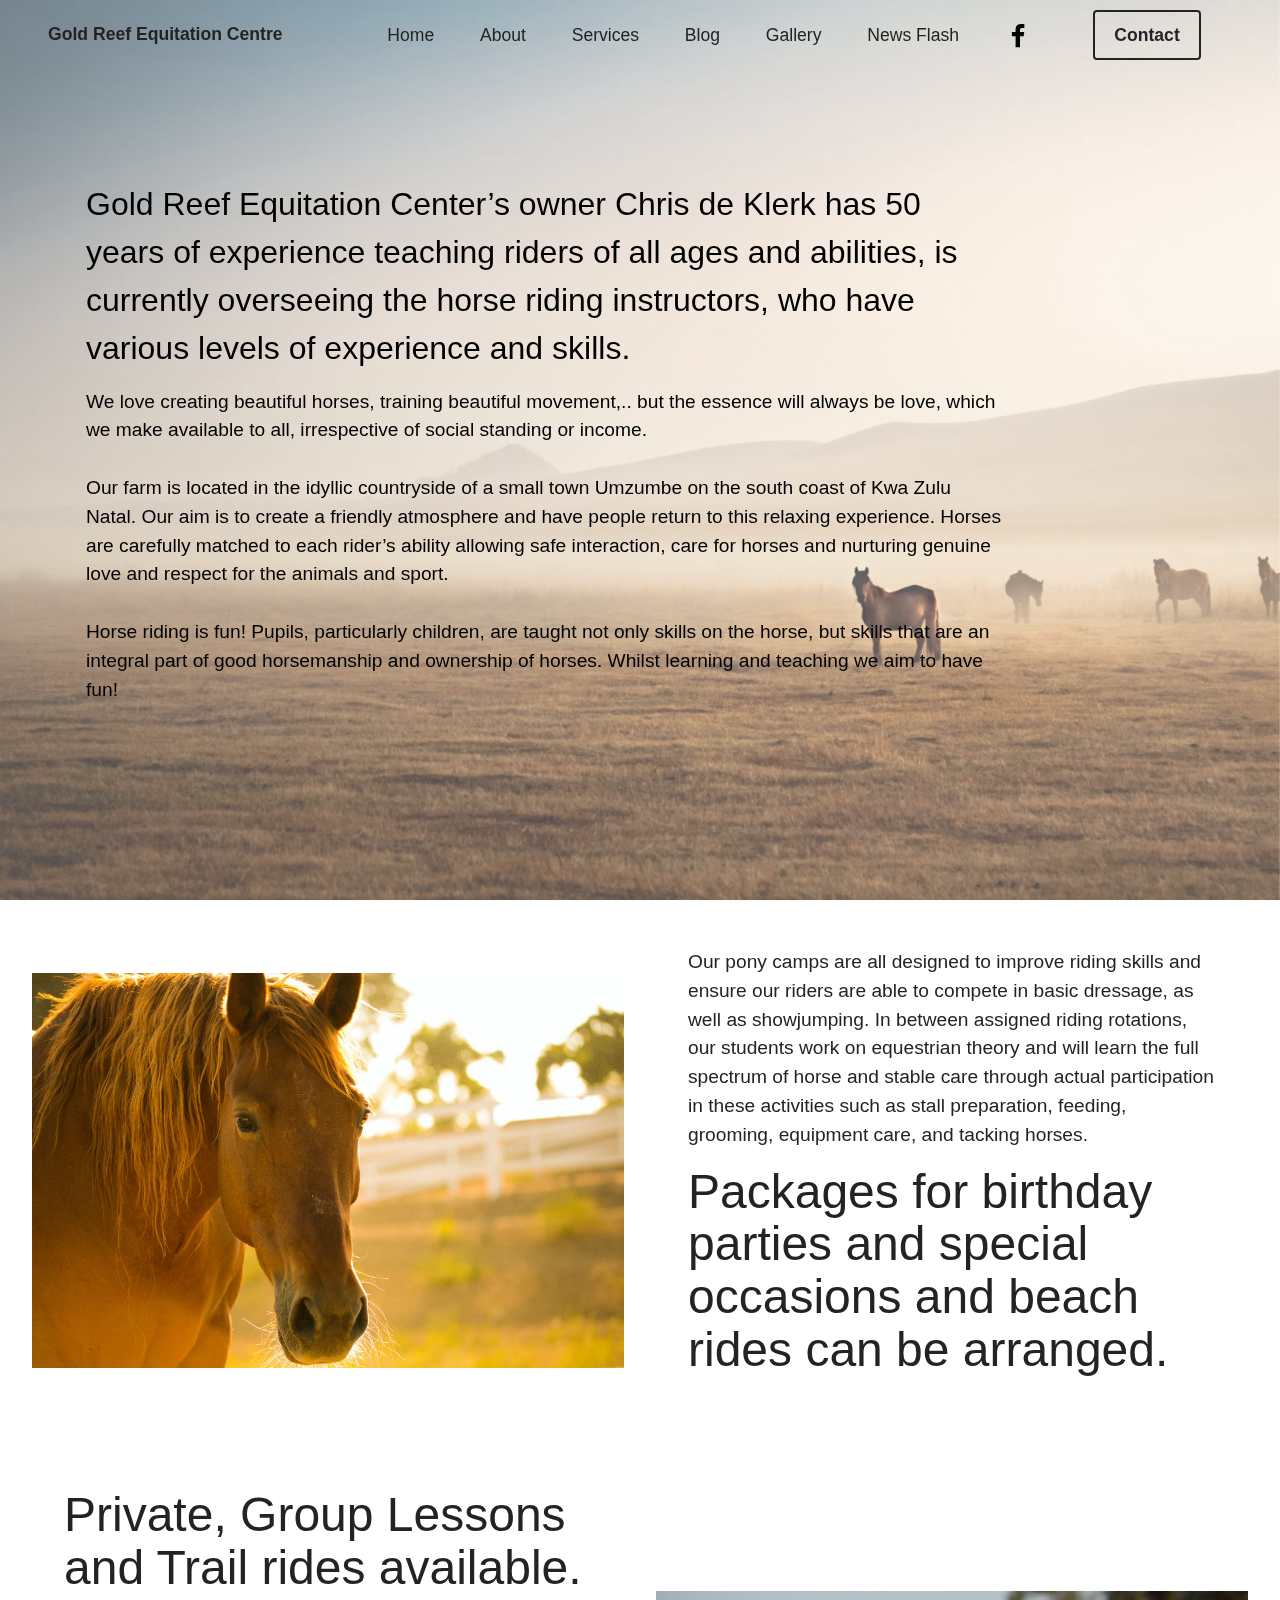
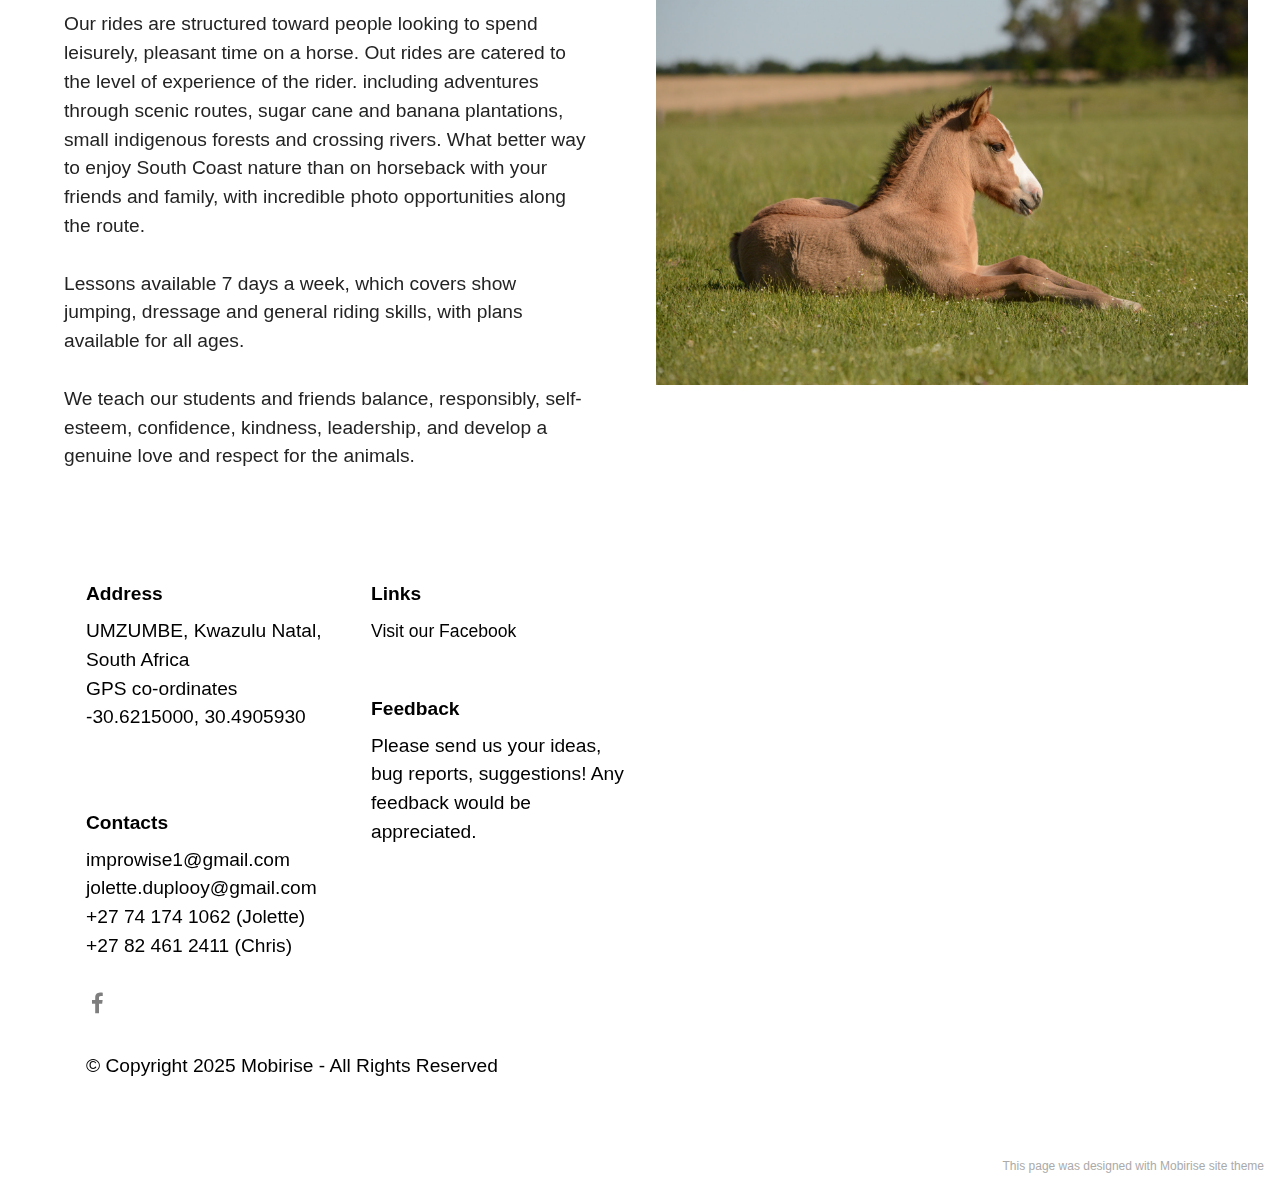
==== commit 03f00002: "create github pages" ====
--- a/about.html
+++ b/about.html
@@ -196,7 +196,7 @@
             </div>
         </div>
     </div>
-</section><section style="background-color: #fff; font-family: -apple-system, BlinkMacSystemFont, 'Segoe UI', 'Roboto', 'Helvetica Neue', Arial, sans-serif; color:#aaa; font-size:12px; padding: 0; align-items: center; display: flex;"><a href="https://mobirise.site/u" style="flex: 1 1; height: 3rem; padding-left: 1rem;"></a><p style="flex: 0 0 auto; margin:0; padding-right:1rem;">Mobirise free software - <a href="https://mobirise.site/o" style="color:#aaa;">More</a></p></section><script src="assets/web/assets/jquery/jquery.min.js"></script>  <script src="assets/popper/popper.min.js"></script>  <script src="assets/tether/tether.min.js"></script>  <script src="assets/bootstrap/js/bootstrap.min.js"></script>  <script src="assets/smoothscroll/smooth-scroll.js"></script>  <script src="assets/dropdown/js/nav-dropdown.js"></script>  <script src="assets/dropdown/js/navbar-dropdown.js"></script>  <script src="assets/touchswipe/jquery.touch-swipe.min.js"></script>  <script src="assets/parallax/jarallax.min.js"></script>  <script src="assets/theme/js/script.js"></script>  
+</section><section style="background-color: #fff; font-family: -apple-system, BlinkMacSystemFont, 'Segoe UI', 'Roboto', 'Helvetica Neue', Arial, sans-serif; color:#aaa; font-size:12px; padding: 0; align-items: center; display: flex;"><a href="https://mobirise.site/w" style="flex: 1 1; height: 3rem; padding-left: 1rem;"></a><p style="flex: 0 0 auto; margin:0; padding-right:1rem;"><a href="https://mobirise.site/q" style="color:#aaa;">This page</a> was designed with Mobirise site theme</p></section><script src="assets/web/assets/jquery/jquery.min.js"></script>  <script src="assets/popper/popper.min.js"></script>  <script src="assets/tether/tether.min.js"></script>  <script src="assets/bootstrap/js/bootstrap.min.js"></script>  <script src="assets/smoothscroll/smooth-scroll.js"></script>  <script src="assets/dropdown/js/nav-dropdown.js"></script>  <script src="assets/dropdown/js/navbar-dropdown.js"></script>  <script src="assets/touchswipe/jquery.touch-swipe.min.js"></script>  <script src="assets/parallax/jarallax.min.js"></script>  <script src="assets/theme/js/script.js"></script>  
   
   
 </body>
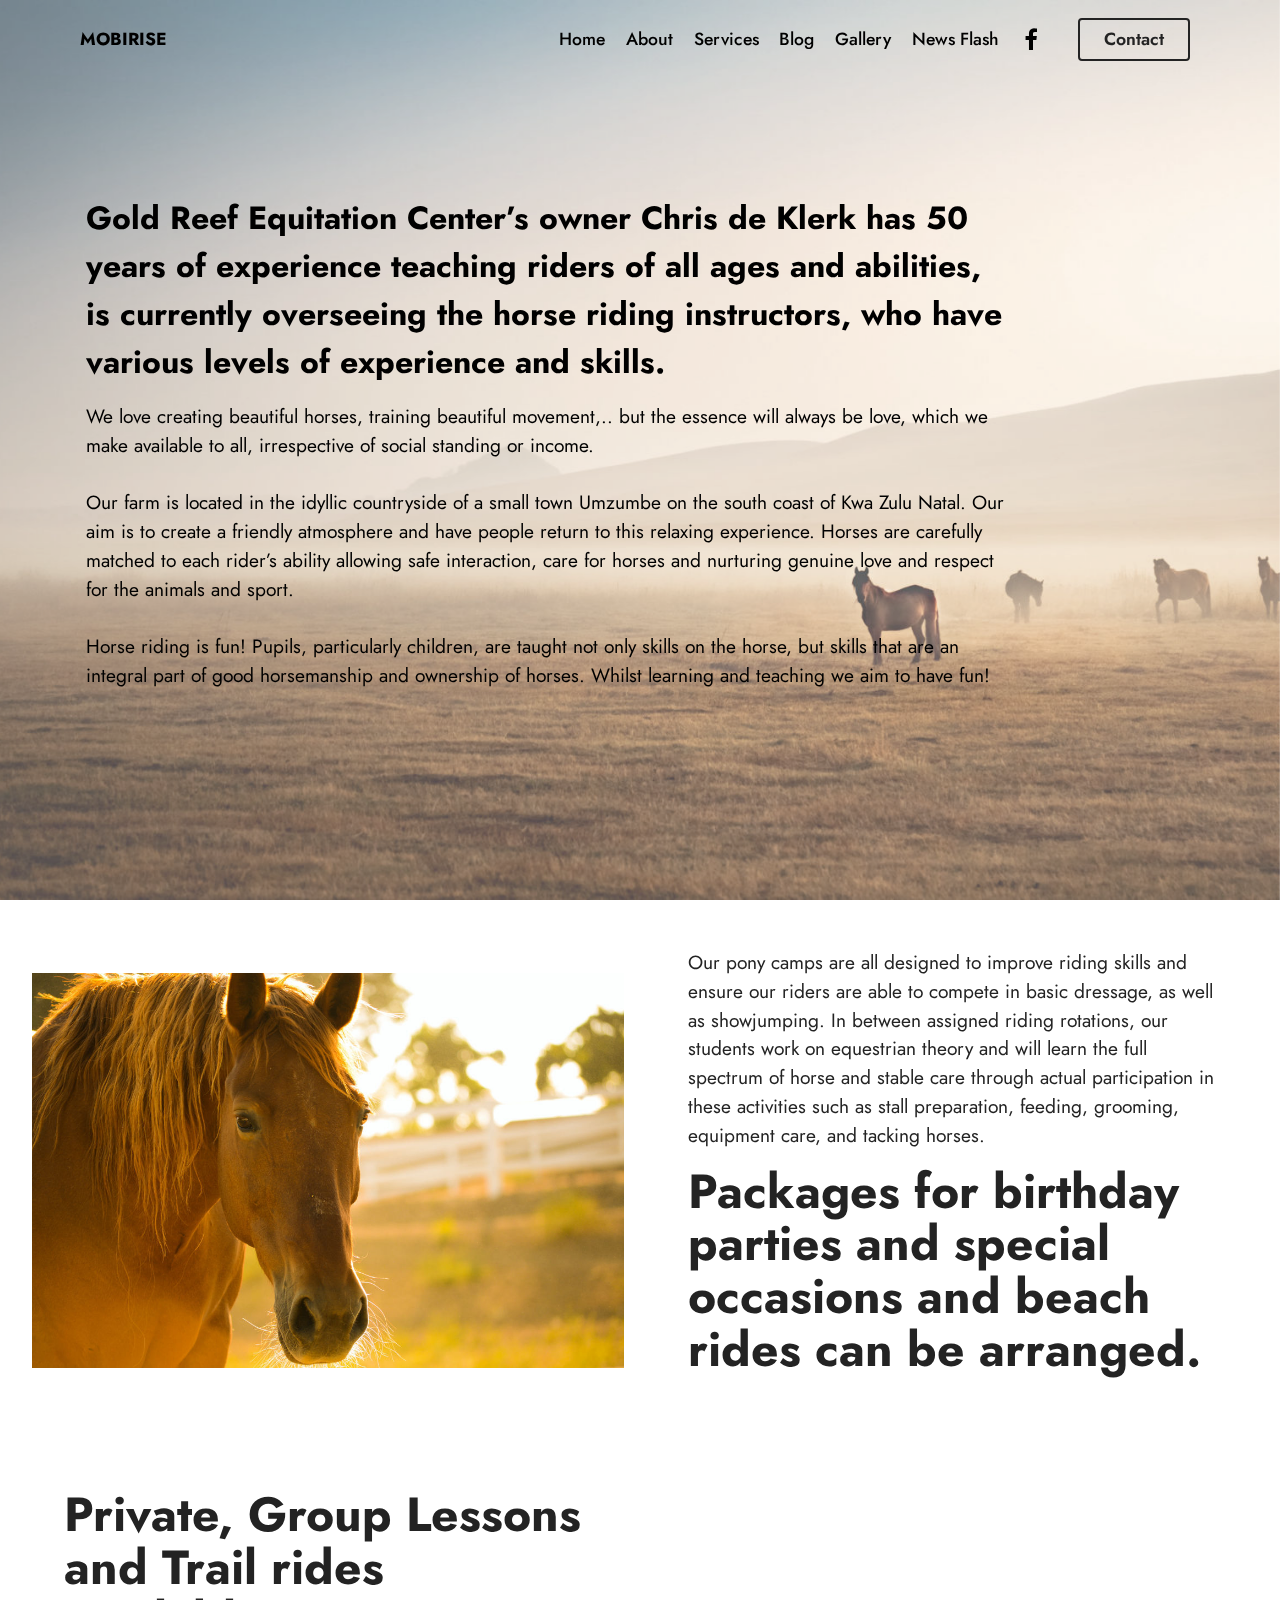
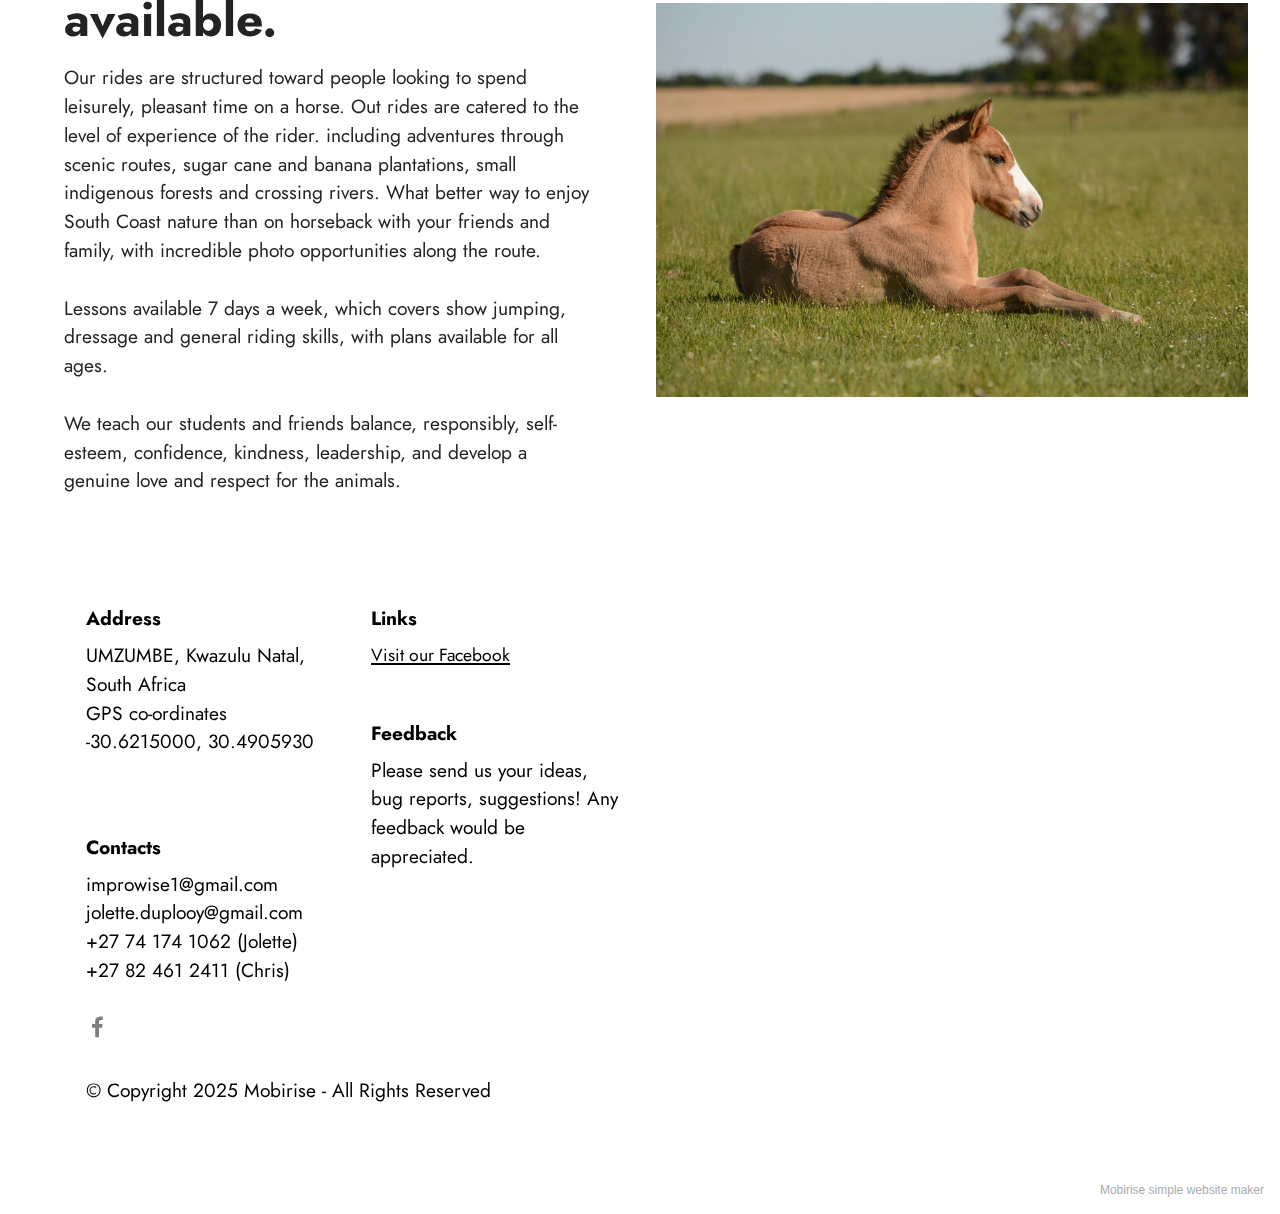
==== commit 2236bb40: "create github pages" ====
--- a/about.html
+++ b/about.html
@@ -6,7 +6,7 @@
   <meta http-equiv="X-UA-Compatible" content="IE=edge">
   <meta name="generator" content="Mobirise v5.2.8, mobirise.com">
   <meta name="viewport" content="width=device-width, initial-scale=1, minimum-scale=1">
-  <link rel="shortcut icon" href="assets/images/logo.png" type="image/x-icon">
+  <link rel="shortcut icon" href="assets/images/logo2.png" type="image/x-icon">
   <meta name="description" content="">
   
   
@@ -18,6 +18,8 @@
   <link rel="stylesheet" href="assets/dropdown/css/style.css">
   <link rel="stylesheet" href="assets/socicon/css/styles.css">
   <link rel="stylesheet" href="assets/theme/css/style.css">
+  <link rel="preload" href="https://fonts.googleapis.com/css?family=Jost:100,200,300,400,500,600,700,800,900,100i,200i,300i,400i,500i,600i,700i,800i,900i&display=swap" as="style" onload="this.onload=null;this.rel='stylesheet'">
+  <noscript><link rel="stylesheet" href="https://fonts.googleapis.com/css?family=Jost:100,200,300,400,500,600,700,800,900,100i,200i,300i,400i,500i,600i,700i,800i,900i&display=swap"></noscript>
   <link rel="preload" as="style" href="assets/mobirise/css/mbr-additional.css"><link rel="stylesheet" href="assets/mobirise/css/mbr-additional.css" type="text/css">
   
   
@@ -26,42 +28,49 @@
 </head>
 <body>
   
-  <section class="menu menu1 cid-soJNkq6IC7" once="menu" id="menu1-5">
-    
-
-    <nav class="navbar navbar-dropdown navbar-fixed-top navbar-expand-lg">
-        <div class="container-fluid">
+  <section class="menu cid-soMvArUR5i" once="menu" id="menu1-16">
+
+    
+
+    <nav class="navbar navbar-expand beta-menu navbar-dropdown align-items-center navbar-fixed-top navbar-toggleable-sm bg-color transparent">
+        <button class="navbar-toggler navbar-toggler-right" type="button" data-toggle="collapse" data-target="#navbarSupportedContent" aria-controls="navbarSupportedContent" aria-expanded="false" aria-label="Toggle navigation">
+            <div class="hamburger">
+                <span></span>
+                <span></span>
+                <span></span>
+                <span></span>
+            </div>
+        </button>
+        <div class="menu-logo">
             <div class="navbar-brand">
                 
-                <span class="navbar-caption-wrap"><a class="navbar-caption text-black text-primary display-4" href="index.html">Gold Reef Equitation Centre</a></span>
-            </div>
-            <button class="navbar-toggler" type="button" data-toggle="collapse" data-target="#navbarSupportedContent" aria-controls="navbarNavAltMarkup" aria-expanded="false" aria-label="Toggle navigation">
-                <div class="hamburger">
-                    <span></span>
-                    <span></span>
-                    <span></span>
-                    <span></span>
-                </div>
-            </button>
-            <div class="collapse navbar-collapse" id="navbarSupportedContent">
-                <ul class="navbar-nav nav-dropdown" data-app-modern-menu="true"><li class="nav-item"><a class="nav-link link text-black text-primary display-4" href="index.html">Home</a></li><li class="nav-item"><a class="nav-link link text-black text-primary display-4" href="page1.html">
-                            About</a></li><li class="nav-item"><a class="nav-link link text-black text-primary display-4" href="page2.html">
-                            Services</a></li><li class="nav-item"><a class="nav-link link text-black text-primary display-4" href="page3.html">
-                            Blog</a></li><li class="nav-item"><a class="nav-link link text-black text-primary display-4" href="index.html">
-                            Gallery</a></li>
-                    <li class="nav-item"><a class="nav-link link text-black text-primary display-4" href="index.html">
-                            News Flash</a></li></ul>
-                <div class="icons-menu">
-                    <a class="iconfont-wrapper" href="https://www.facebook.com/groups/341461612942350/" target="_blank">
-                        <span class="p-2 mbr-iconfont socicon-facebook socicon"></span>
-                    </a>
-                    
-                    
-                    
-                </div>
-                <div class="navbar-buttons mbr-section-btn"><a class="btn btn-black-outline display-4" href="https://mobiri.se">
-                        Contact</a></div>
-            </div>
+                <span class="navbar-caption-wrap"><a class="navbar-caption text-primary display-4" href="https://mobiri.se">
+                        MOBIRISE
+                    </a></span>
+            </div>
+        </div>
+        <div class="collapse navbar-collapse" id="navbarSupportedContent">
+            <ul class="navbar-nav nav-dropdown" data-app-modern-menu="true"><li class="nav-item">
+                    <a class="nav-link link text-primary display-4" href="index.html">
+                        
+                        Home</a>
+                </li><li class="nav-item"><a class="nav-link link text-primary display-4" href="about.html">
+                        
+                        About</a></li><li class="nav-item"><a class="nav-link link text-primary display-4" href="services.html">
+                        
+                        Services</a></li><li class="nav-item"><a class="nav-link link text-primary display-4" href="blog.html">
+                        
+                        Blog</a></li><li class="nav-item"><a class="nav-link link text-primary display-4" href="gallery.html">
+                        
+                        Gallery</a></li>
+                <li class="nav-item">
+                    <a class="nav-link link text-primary display-4" href="newsflash.html">
+                        
+                        News Flash</a>
+                </li><li class="nav-item"><a class="nav-link link text-primary display-4" href="https://www.facebook.com/groups/341461612942350/" target="_blank"><span class="socicon socicon-facebook mbr-iconfont mbr-iconfont-btn" style="color: rgb(0, 0, 0);"></span></a></li></ul>
+            <div class="navbar-buttons mbr-section-btn"><a class="btn btn-sm btn-black-outline display-4" href="contact.html">
+                    
+                    Contact</a></div>
         </div>
     </nav>
 </section>
@@ -75,7 +84,7 @@
     <div class="container">
         <div class="row">
             <div class="col-12 col-lg-10">
-                <h1 class="mbr-section-title mbr-fonts-style mb-3 display-5">Gold Reef Equitation Center’s owner Chris de Klerk has 50 years of experience teaching riders of all ages and abilities, is currently overseeing the horse riding instructors, who have various levels of experience and skills.</h1>
+                <h1 class="mbr-section-title mbr-fonts-style mb-3 display-5"><strong>Gold Reef Equitation Center’s owner Chris de Klerk has 50 years of experience teaching riders of all ages and abilities, is currently overseeing the horse riding instructors, who have various levels of experience and skills.</strong></h1>
                 <h2 class="mbr-section-subtitle mbr-fonts-style mb-3 display-7">We love creating beautiful horses, training beautiful movement,.. but the essence will always be love, which we make available to all, irrespective of social standing or income.<br><br>Our farm is located in the idyllic countryside of a small town Umzumbe on the south coast of Kwa Zulu Natal. Our aim is to create a friendly atmosphere and have people return to this relaxing experience. Horses are carefully matched to each rider’s ability allowing safe interaction, care for horses and nurturing genuine love and respect for the animals and sport.<br><br>Horse riding is fun! Pupils, particularly children, are taught not only skills on the horse, but skills that are an integral part of good horsemanship and ownership of horses. Whilst learning and teaching we aim to have fun!</h2>
                 
                 
@@ -98,7 +107,7 @@
             <div class="col-12 col-md">
                 <div class="text-wrapper text-center">
                     <h1 class="mbr-section-title mbr-fonts-style mb-3 display-7">Our pony camps are all designed to improve riding skills and ensure our riders are able to compete in basic dressage, as well as showjumping. In between assigned riding rotations, our students work on equestrian theory and will learn the full spectrum of horse and stable care through actual participation in these activities such as stall preparation, feeding, grooming, equipment care, and tacking horses.</h1>
-                    <p class="mbr-text mbr-fonts-style display-2">Packages for birthday parties and special occasions and beach rides can be arranged.<br></p>
+                    <p class="mbr-text mbr-fonts-style display-2"><strong>Packages for birthday parties and special occasions and beach rides can be arranged.</strong><br></p>
                     
                 </div>
             </div>
@@ -119,7 +128,7 @@
             </div>
             <div class="col-12 col-md">
                 <div class="text-wrapper text-center">
-                    <h1 class="mbr-section-title mbr-fonts-style mb-3 display-2">Private, Group Lessons and Trail rides available.</h1>
+                    <h1 class="mbr-section-title mbr-fonts-style mb-3 display-2"><strong>Private, Group Lessons and Trail rides available.</strong></h1>
                     <p class="mbr-text mbr-fonts-style display-7">Our rides are structured toward people looking to spend leisurely, pleasant time on a horse. Out rides are catered to  the level of experience of the rider. including adventures through scenic routes, sugar cane and banana plantations, small indigenous forests and crossing rivers. What better way to enjoy South Coast nature than on horseback with your friends and family, with incredible photo opportunities along the route.
 <br><br>Lessons available 7 days a week, which covers show jumping, dressage and general riding skills, with plans available for all ages.
 <br><br>We teach our students and friends balance, responsibly, self-esteem, confidence,  kindness, leadership, and develop a genuine love and respect for the animals.</p>
@@ -196,7 +205,7 @@
             </div>
         </div>
     </div>
-</section><section style="background-color: #fff; font-family: -apple-system, BlinkMacSystemFont, 'Segoe UI', 'Roboto', 'Helvetica Neue', Arial, sans-serif; color:#aaa; font-size:12px; padding: 0; align-items: center; display: flex;"><a href="https://mobirise.site/w" style="flex: 1 1; height: 3rem; padding-left: 1rem;"></a><p style="flex: 0 0 auto; margin:0; padding-right:1rem;"><a href="https://mobirise.site/q" style="color:#aaa;">This page</a> was designed with Mobirise site theme</p></section><script src="assets/web/assets/jquery/jquery.min.js"></script>  <script src="assets/popper/popper.min.js"></script>  <script src="assets/tether/tether.min.js"></script>  <script src="assets/bootstrap/js/bootstrap.min.js"></script>  <script src="assets/smoothscroll/smooth-scroll.js"></script>  <script src="assets/dropdown/js/nav-dropdown.js"></script>  <script src="assets/dropdown/js/navbar-dropdown.js"></script>  <script src="assets/touchswipe/jquery.touch-swipe.min.js"></script>  <script src="assets/parallax/jarallax.min.js"></script>  <script src="assets/theme/js/script.js"></script>  
+</section><section style="background-color: #fff; font-family: -apple-system, BlinkMacSystemFont, 'Segoe UI', 'Roboto', 'Helvetica Neue', Arial, sans-serif; color:#aaa; font-size:12px; padding: 0; align-items: center; display: flex;"><a href="https://mobirise.site/p" style="flex: 1 1; height: 3rem; padding-left: 1rem;"></a><p style="flex: 0 0 auto; margin:0; padding-right:1rem;"><a href="https://mobirise.site" style="color:#aaa;">Mobirise</a> simple website maker</p></section><script src="assets/web/assets/jquery/jquery.min.js"></script>  <script src="assets/popper/popper.min.js"></script>  <script src="assets/tether/tether.min.js"></script>  <script src="assets/bootstrap/js/bootstrap.min.js"></script>  <script src="assets/smoothscroll/smooth-scroll.js"></script>  <script src="assets/parallax/jarallax.min.js"></script>  <script src="assets/dropdown/js/nav-dropdown.js"></script>  <script src="assets/dropdown/js/navbar-dropdown.js"></script>  <script src="assets/touchswipe/jquery.touch-swipe.min.js"></script>  <script src="assets/theme/js/script.js"></script>  
   
   
 </body>
--- a/assets/mobirise/css/mbr-additional.css
+++ b/assets/mobirise/css/mbr-additional.css
@@ -680,359 +680,8 @@
 a {
   transition: color 0.6s;
 }
-.cid-soJNkq6IC7 {
-  z-index: 1000;
-  width: 100%;
-}
-.cid-soJNkq6IC7 nav.navbar {
-  position: fixed;
-}
-.cid-soJNkq6IC7 .dropdown-item:before {
-  font-family: Moririse2 !important;
-  content: "\e966";
-  display: inline-block;
-  width: 0;
-  position: absolute;
-  left: 1rem;
-  top: 0.5rem;
-  margin-right: 0.5rem;
-  line-height: 1;
-  font-size: inherit;
-  vertical-align: middle;
-  text-align: center;
-  overflow: hidden;
-  transform: scale(0, 1);
-  transition: all 0.25s ease-in-out;
-}
-.cid-soJNkq6IC7 .dropdown-menu {
-  padding: 0;
-  border-radius: 4px;
-  box-shadow: 0 1px 3px 0 rgba(0, 0, 0, 0.1);
-}
-.cid-soJNkq6IC7 .dropdown-item {
-  border-bottom: 1px solid #e6e6e6;
-}
-.cid-soJNkq6IC7 .dropdown-item:hover,
-.cid-soJNkq6IC7 .dropdown-item:focus {
-  background: #000000 !important;
-  color: white !important;
-}
-.cid-soJNkq6IC7 .dropdown-item:first-child {
-  border-top-left-radius: 4px;
-  border-top-right-radius: 4px;
-}
-.cid-soJNkq6IC7 .dropdown-item:last-child {
-  border-bottom: none;
-  border-bottom-left-radius: 4px;
-  border-bottom-right-radius: 4px;
-}
-.cid-soJNkq6IC7 .nav-dropdown .link {
-  padding: 0 0.3em !important;
-  margin: 0.667em 1em !important;
-}
-.cid-soJNkq6IC7 .nav-dropdown .link.dropdown-toggle::after {
-  margin-left: 0.5rem;
-  margin-top: 0.2rem;
-}
-.cid-soJNkq6IC7 .nav-link {
-  position: relative;
-}
-.cid-soJNkq6IC7 .container {
-  display: flex;
-  margin: auto;
-}
-.cid-soJNkq6IC7 .iconfont-wrapper {
-  color: #000000 !important;
-  font-size: 1.5rem;
-  padding-right: 0.5rem;
-}
-.cid-soJNkq6IC7 .dropdown-menu,
-.cid-soJNkq6IC7 .navbar.opened {
-  background: #ffffff !important;
-}
-.cid-soJNkq6IC7 .nav-item:focus,
-.cid-soJNkq6IC7 .nav-link:focus {
-  outline: none;
-}
-.cid-soJNkq6IC7 .dropdown .dropdown-menu .dropdown-item {
-  width: auto;
-  transition: all 0.25s ease-in-out;
-}
-.cid-soJNkq6IC7 .dropdown .dropdown-menu .dropdown-item::after {
-  right: 0.5rem;
-}
-.cid-soJNkq6IC7 .dropdown .dropdown-menu .dropdown-item .mbr-iconfont {
-  margin-right: 0.5rem;
-  vertical-align: sub;
-}
-.cid-soJNkq6IC7 .dropdown .dropdown-menu .dropdown-item .mbr-iconfont:before {
-  display: inline-block;
-  transform: scale(1, 1);
-  transition: all 0.25s ease-in-out;
-}
-.cid-soJNkq6IC7 .collapsed .dropdown-menu .dropdown-item:before {
-  display: none;
-}
-.cid-soJNkq6IC7 .collapsed .dropdown .dropdown-menu .dropdown-item {
-  padding: 0.235em 1.5em 0.235em 1.5em !important;
-  transition: none;
-  margin: 0 !important;
-}
-.cid-soJNkq6IC7 .navbar {
-  min-height: 70px;
-  transition: all 0.3s;
-  border-bottom: 1px solid transparent;
-  background: rgba(255, 255, 255, 0);
-}
-.cid-soJNkq6IC7 .navbar.opened {
-  transition: all 0.3s;
-}
-.cid-soJNkq6IC7 .navbar .dropdown-item {
-  padding: 0.5rem 1.8rem;
-}
-.cid-soJNkq6IC7 .navbar .navbar-logo img {
-  width: auto;
-}
-.cid-soJNkq6IC7 .navbar .navbar-collapse {
-  justify-content: flex-end;
-  z-index: 1;
-}
-.cid-soJNkq6IC7 .navbar.collapsed {
-  justify-content: center;
-}
-.cid-soJNkq6IC7 .navbar.collapsed .nav-item .nav-link::before {
-  display: none;
-}
-.cid-soJNkq6IC7 .navbar.collapsed.opened .dropdown-menu {
-  top: 0;
-}
-.cid-soJNkq6IC7 .navbar.collapsed .dropdown-menu .dropdown-submenu {
-  left: 0 !important;
-}
-.cid-soJNkq6IC7 .navbar.collapsed .dropdown-menu .dropdown-item:after {
-  right: auto;
-}
-.cid-soJNkq6IC7 .navbar.collapsed .dropdown-menu .dropdown-toggle[data-toggle="dropdown-submenu"]:after {
-  margin-left: 0.5rem;
-  margin-top: 0.2rem;
-  border-top: 0.35em solid;
-  border-right: 0.35em solid transparent;
-  border-left: 0.35em solid transparent;
-  border-bottom: 0;
-  top: 41%;
-}
-.cid-soJNkq6IC7 .navbar.collapsed ul.navbar-nav li {
-  margin: auto;
-}
-.cid-soJNkq6IC7 .navbar.collapsed .dropdown-menu .dropdown-item {
-  padding: 0.25rem 1.5rem;
-  text-align: center;
-}
-.cid-soJNkq6IC7 .navbar.collapsed .icons-menu {
-  padding-left: 0;
-  padding-right: 0;
-  padding-top: 0.5rem;
-  padding-bottom: 0.5rem;
-}
-@media (max-width: 991px) {
-  .cid-soJNkq6IC7 .navbar .nav-item .nav-link::before {
-    display: none;
-  }
-  .cid-soJNkq6IC7 .navbar.opened .dropdown-menu {
-    top: 0;
-  }
-  .cid-soJNkq6IC7 .navbar .dropdown-menu .dropdown-submenu {
-    left: 0 !important;
-  }
-  .cid-soJNkq6IC7 .navbar .dropdown-menu .dropdown-item:after {
-    right: auto;
-  }
-  .cid-soJNkq6IC7 .navbar .dropdown-menu .dropdown-toggle[data-toggle="dropdown-submenu"]:after {
-    margin-left: 0.5rem;
-    margin-top: 0.2rem;
-    border-top: 0.35em solid;
-    border-right: 0.35em solid transparent;
-    border-left: 0.35em solid transparent;
-    border-bottom: 0;
-    top: 40%;
-  }
-  .cid-soJNkq6IC7 .navbar .navbar-logo img {
-    height: 3rem !important;
-  }
-  .cid-soJNkq6IC7 .navbar ul.navbar-nav li {
-    margin: auto;
-  }
-  .cid-soJNkq6IC7 .navbar .dropdown-menu .dropdown-item {
-    padding: 0.25rem 1.5rem !important;
-    text-align: center;
-  }
-  .cid-soJNkq6IC7 .navbar .navbar-brand {
-    flex-shrink: initial;
-    flex-basis: auto;
-    word-break: break-word;
-    padding-right: 2rem;
-  }
-  .cid-soJNkq6IC7 .navbar .navbar-toggler {
-    flex-basis: auto;
-  }
-  .cid-soJNkq6IC7 .navbar .icons-menu {
-    padding-left: 0;
-    padding-top: 0.5rem;
-    padding-bottom: 0.5rem;
-  }
-}
-.cid-soJNkq6IC7 .navbar.navbar-short {
-  min-height: 60px;
-}
-.cid-soJNkq6IC7 .navbar.navbar-short .navbar-logo img {
-  height: 2.5rem !important;
-}
-.cid-soJNkq6IC7 .navbar.navbar-short .navbar-brand {
-  min-height: 60px;
-  padding: 0;
-}
-.cid-soJNkq6IC7 .navbar-brand {
-  min-height: 70px;
-  flex-shrink: 0;
-  align-items: center;
-  margin-right: 0;
-  padding: 10px 0;
-  transition: all 0.3s;
-  word-break: break-word;
-  z-index: 1;
-}
-.cid-soJNkq6IC7 .navbar-brand .navbar-caption {
-  line-height: inherit !important;
-}
-.cid-soJNkq6IC7 .navbar-brand .navbar-logo a {
-  outline: none;
-}
-.cid-soJNkq6IC7 .dropdown-item.active,
-.cid-soJNkq6IC7 .dropdown-item:active {
-  background-color: transparent;
-}
-.cid-soJNkq6IC7 .navbar-expand-lg .navbar-nav .nav-link {
-  padding: 0;
-}
-.cid-soJNkq6IC7 .nav-dropdown .link.dropdown-toggle {
-  margin-right: 1.667em;
-}
-.cid-soJNkq6IC7 .nav-dropdown .link.dropdown-toggle[aria-expanded="true"] {
-  margin-right: 0;
-  padding: 0.667em 1.667em;
-}
-.cid-soJNkq6IC7 .navbar.navbar-expand-lg .dropdown .dropdown-menu {
-  background: #ffffff;
-}
-.cid-soJNkq6IC7 .navbar.navbar-expand-lg .dropdown .dropdown-menu .dropdown-submenu {
-  margin: 0;
-  left: 100%;
-}
-.cid-soJNkq6IC7 .navbar .dropdown.open > .dropdown-menu {
-  display: block;
-}
-.cid-soJNkq6IC7 ul.navbar-nav {
-  flex-wrap: wrap;
-}
-.cid-soJNkq6IC7 .navbar-buttons {
-  text-align: center;
-  min-width: 170px;
-}
-.cid-soJNkq6IC7 button.navbar-toggler {
-  outline: none;
-  width: 31px;
-  height: 20px;
-  cursor: pointer;
-  transition: all 0.2s;
-  position: relative;
-  align-self: center;
-}
-.cid-soJNkq6IC7 button.navbar-toggler .hamburger span {
-  position: absolute;
-  right: 0;
-  width: 30px;
-  height: 2px;
-  border-right: 5px;
-  background-color: #000000;
-}
-.cid-soJNkq6IC7 button.navbar-toggler .hamburger span:nth-child(1) {
-  top: 0;
-  transition: all 0.2s;
-}
-.cid-soJNkq6IC7 button.navbar-toggler .hamburger span:nth-child(2) {
-  top: 8px;
-  transition: all 0.15s;
-}
-.cid-soJNkq6IC7 button.navbar-toggler .hamburger span:nth-child(3) {
-  top: 8px;
-  transition: all 0.15s;
-}
-.cid-soJNkq6IC7 button.navbar-toggler .hamburger span:nth-child(4) {
-  top: 16px;
-  transition: all 0.2s;
-}
-.cid-soJNkq6IC7 nav.opened .hamburger span:nth-child(1) {
-  top: 8px;
-  width: 0;
-  opacity: 0;
-  right: 50%;
-  transition: all 0.2s;
-}
-.cid-soJNkq6IC7 nav.opened .hamburger span:nth-child(2) {
-  transform: rotate(45deg);
-  transition: all 0.25s;
-}
-.cid-soJNkq6IC7 nav.opened .hamburger span:nth-child(3) {
-  transform: rotate(-45deg);
-  transition: all 0.25s;
-}
-.cid-soJNkq6IC7 nav.opened .hamburger span:nth-child(4) {
-  top: 8px;
-  width: 0;
-  opacity: 0;
-  right: 50%;
-  transition: all 0.2s;
-}
-.cid-soJNkq6IC7 .navbar-dropdown {
-  padding: 0 1rem;
-  position: fixed;
-}
-.cid-soJNkq6IC7 a.nav-link {
-  display: flex;
-  align-items: center;
-  justify-content: center;
-}
-.cid-soJNkq6IC7 .icons-menu {
-  flex-wrap: nowrap;
-  display: flex;
-  justify-content: center;
-  padding-left: 1rem;
-  padding-right: 1rem;
-  padding-top: 0.3rem;
-  text-align: center;
-}
-@media screen and (-ms-high-contrast: active), (-ms-high-contrast: none) {
-  .cid-soJNkq6IC7 .navbar {
-    height: 70px;
-  }
-  .cid-soJNkq6IC7 .navbar.opened {
-    height: auto;
-  }
-  .cid-soJNkq6IC7 .nav-item .nav-link:hover::before {
-    width: 175%;
-    max-width: calc(100% + 2rem);
-    left: -1rem;
-  }
-}
-.cid-soJPa3qNUN {
-  background-image: url("../../../assets/images/joseph-daniel-7fprfl6viu8-unsplash-1809x1051.jpg");
-}
-.cid-soJPa3qNUN .mbr-section-title {
-  color: #000000;
-  text-align: left;
-}
-.cid-soJPa3qNUN .mbr-section-subtitle {
-  text-align: left;
+.cid-soMtF9wCkA {
+  background-image: url("../../../assets/images/melanie-dretvic-20prfhwjc6w-unsplash-2000x1328.jpg");
 }
 .cid-soJOjSfg5V {
   padding-top: 45px;
@@ -1130,274 +779,171 @@
 .cid-soJOjSfg5V .mbr-text {
   color: #000000;
 }
-.cid-soJNkq6IC7 {
+.cid-soMvArUR5i .navbar {
+  padding: .5rem 0;
+  background: #ffffff;
+  transition: none;
+  min-height: 77px;
+}
+.cid-soMvArUR5i .navbar-dropdown.bg-color.transparent.opened {
+  background: #ffffff;
+}
+.cid-soMvArUR5i a {
+  font-style: normal;
+}
+.cid-soMvArUR5i .nav-item span {
+  padding-right: 0.4em;
+  line-height: 0.5em;
+  vertical-align: text-bottom;
+  position: relative;
+  text-decoration: none;
+}
+.cid-soMvArUR5i .nav-item a {
+  display: -webkit-flex;
+  align-items: center;
+  justify-content: center;
+  padding: 0.7rem 0 !important;
+  margin: 0rem .65rem !important;
+  -webkit-align-items: center;
+  -webkit-justify-content: center;
+}
+.cid-soMvArUR5i .nav-item:focus,
+.cid-soMvArUR5i .nav-link:focus {
+  outline: none;
+}
+.cid-soMvArUR5i .btn {
+  padding: 0.4rem 1.5rem;
+  display: -webkit-inline-flex;
+  align-items: center;
+  -webkit-align-items: center;
+}
+.cid-soMvArUR5i .btn .mbr-iconfont {
+  font-size: 1.6rem;
+}
+.cid-soMvArUR5i .menu-logo {
+  margin-right: auto;
+}
+.cid-soMvArUR5i .menu-logo .navbar-brand {
+  display: flex;
+  margin-left: 5rem;
+  padding: 0;
+  transition: padding .2s;
+  min-height: 3.8rem;
+  -webkit-align-items: center;
+  align-items: center;
+}
+.cid-soMvArUR5i .menu-logo .navbar-brand .navbar-caption-wrap {
+  display: flex;
+  -webkit-align-items: center;
+  align-items: center;
+  word-break: break-word;
+  min-width: 7rem;
+  margin: .3rem 0;
+}
+.cid-soMvArUR5i .menu-logo .navbar-brand .navbar-caption-wrap .navbar-caption {
+  line-height: 1.2rem !important;
+  padding-right: 2rem;
+}
+.cid-soMvArUR5i .menu-logo .navbar-brand .navbar-logo {
+  font-size: 4rem;
+  transition: font-size 0.25s;
+}
+.cid-soMvArUR5i .menu-logo .navbar-brand .navbar-logo img {
+  display: flex;
+}
+.cid-soMvArUR5i .menu-logo .navbar-brand .navbar-logo .mbr-iconfont {
+  transition: font-size 0.25s;
+}
+.cid-soMvArUR5i .menu-logo .navbar-brand .navbar-logo a {
+  display: inline-flex;
+}
+.cid-soMvArUR5i .navbar-toggleable-sm .navbar-collapse {
+  justify-content: flex-end;
+  -webkit-justify-content: flex-end;
+  padding-right: 5rem;
+  width: auto;
+}
+.cid-soMvArUR5i .navbar-toggleable-sm .navbar-collapse .navbar-nav {
+  flex-wrap: wrap;
+  -webkit-flex-wrap: wrap;
+  padding-left: 0;
+}
+.cid-soMvArUR5i .navbar-toggleable-sm .navbar-collapse .navbar-nav .nav-item {
+  -webkit-align-self: center;
+  align-self: center;
+}
+.cid-soMvArUR5i .navbar-toggleable-sm .navbar-collapse .navbar-buttons {
+  padding-left: 0;
+  padding-bottom: 0;
+}
+.cid-soMvArUR5i .dropdown .dropdown-menu {
+  background: #ffffff;
+  visibility: hidden;
+  display: block;
+  position: absolute;
+  min-width: 5rem;
+  padding-top: 1.4rem;
+  padding-bottom: 1.4rem;
+  text-align: left;
+}
+.cid-soMvArUR5i .dropdown .dropdown-menu .dropdown-item {
+  width: auto;
+  padding: 0.235em 1.5385em 0.235em 1.5385em !important;
+}
+.cid-soMvArUR5i .dropdown .dropdown-menu .dropdown-item::after {
+  right: 0.5rem;
+}
+.cid-soMvArUR5i .dropdown .dropdown-menu .dropdown-submenu {
+  margin: 0;
+}
+.cid-soMvArUR5i .dropdown.open > .dropdown-menu {
+  visibility: visible;
+}
+.cid-soMvArUR5i .navbar-toggleable-sm.opened:after {
+  position: absolute;
+  width: 100vw;
+  height: 100vh;
+  content: '';
+  background-color: rgba(0, 0, 0, 0.1);
+  left: 0;
+  bottom: 0;
+  transform: translateY(100%);
+  -webkit-transform: translateY(100%);
   z-index: 1000;
-  width: 100%;
-}
-.cid-soJNkq6IC7 nav.navbar {
-  position: fixed;
-}
-.cid-soJNkq6IC7 .dropdown-item:before {
-  font-family: Moririse2 !important;
-  content: "\e966";
-  display: inline-block;
-  width: 0;
-  position: absolute;
-  left: 1rem;
-  top: 0.5rem;
-  margin-right: 0.5rem;
-  line-height: 1;
-  font-size: inherit;
-  vertical-align: middle;
-  text-align: center;
-  overflow: hidden;
-  transform: scale(0, 1);
-  transition: all 0.25s ease-in-out;
-}
-.cid-soJNkq6IC7 .dropdown-menu {
-  padding: 0;
-  border-radius: 4px;
-  box-shadow: 0 1px 3px 0 rgba(0, 0, 0, 0.1);
-}
-.cid-soJNkq6IC7 .dropdown-item {
-  border-bottom: 1px solid #e6e6e6;
-}
-.cid-soJNkq6IC7 .dropdown-item:hover,
-.cid-soJNkq6IC7 .dropdown-item:focus {
-  background: #000000 !important;
-  color: white !important;
-}
-.cid-soJNkq6IC7 .dropdown-item:first-child {
-  border-top-left-radius: 4px;
-  border-top-right-radius: 4px;
-}
-.cid-soJNkq6IC7 .dropdown-item:last-child {
-  border-bottom: none;
-  border-bottom-left-radius: 4px;
-  border-bottom-right-radius: 4px;
-}
-.cid-soJNkq6IC7 .nav-dropdown .link {
-  padding: 0 0.3em !important;
-  margin: 0.667em 1em !important;
-}
-.cid-soJNkq6IC7 .nav-dropdown .link.dropdown-toggle::after {
-  margin-left: 0.5rem;
-  margin-top: 0.2rem;
-}
-.cid-soJNkq6IC7 .nav-link {
-  position: relative;
-}
-.cid-soJNkq6IC7 .container {
-  display: flex;
-  margin: auto;
-}
-.cid-soJNkq6IC7 .iconfont-wrapper {
-  color: #000000 !important;
-  font-size: 1.5rem;
-  padding-right: 0.5rem;
-}
-.cid-soJNkq6IC7 .dropdown-menu,
-.cid-soJNkq6IC7 .navbar.opened {
-  background: #ffffff !important;
-}
-.cid-soJNkq6IC7 .nav-item:focus,
-.cid-soJNkq6IC7 .nav-link:focus {
+}
+.cid-soMvArUR5i .navbar.navbar-short {
+  min-height: 60px;
+  transition: all .2s;
+}
+.cid-soMvArUR5i .navbar.navbar-short .navbar-toggler-right {
+  top: 20px;
+}
+.cid-soMvArUR5i .navbar.navbar-short .navbar-logo a {
+  font-size: 2.5rem !important;
+  line-height: 2.5rem;
+  transition: font-size 0.25s;
+}
+.cid-soMvArUR5i .navbar.navbar-short .navbar-logo a .mbr-iconfont {
+  font-size: 2.5rem !important;
+}
+.cid-soMvArUR5i .navbar.navbar-short .navbar-logo a img {
+  height: 3rem !important;
+}
+.cid-soMvArUR5i .navbar.navbar-short .navbar-brand {
+  min-height: 3rem;
+}
+.cid-soMvArUR5i button.navbar-toggler {
+  width: 31px;
+  height: 18px;
+  cursor: pointer;
+  transition: all .2s;
+  top: 1.5rem;
+  right: 1rem;
+}
+.cid-soMvArUR5i button.navbar-toggler:focus {
   outline: none;
 }
-.cid-soJNkq6IC7 .dropdown .dropdown-menu .dropdown-item {
-  width: auto;
-  transition: all 0.25s ease-in-out;
-}
-.cid-soJNkq6IC7 .dropdown .dropdown-menu .dropdown-item::after {
-  right: 0.5rem;
-}
-.cid-soJNkq6IC7 .dropdown .dropdown-menu .dropdown-item .mbr-iconfont {
-  margin-right: 0.5rem;
-  vertical-align: sub;
-}
-.cid-soJNkq6IC7 .dropdown .dropdown-menu .dropdown-item .mbr-iconfont:before {
-  display: inline-block;
-  transform: scale(1, 1);
-  transition: all 0.25s ease-in-out;
-}
-.cid-soJNkq6IC7 .collapsed .dropdown-menu .dropdown-item:before {
-  display: none;
-}
-.cid-soJNkq6IC7 .collapsed .dropdown .dropdown-menu .dropdown-item {
-  padding: 0.235em 1.5em 0.235em 1.5em !important;
-  transition: none;
-  margin: 0 !important;
-}
-.cid-soJNkq6IC7 .navbar {
-  min-height: 70px;
-  transition: all 0.3s;
-  border-bottom: 1px solid transparent;
-  background: rgba(255, 255, 255, 0);
-}
-.cid-soJNkq6IC7 .navbar.opened {
-  transition: all 0.3s;
-}
-.cid-soJNkq6IC7 .navbar .dropdown-item {
-  padding: 0.5rem 1.8rem;
-}
-.cid-soJNkq6IC7 .navbar .navbar-logo img {
-  width: auto;
-}
-.cid-soJNkq6IC7 .navbar .navbar-collapse {
-  justify-content: flex-end;
-  z-index: 1;
-}
-.cid-soJNkq6IC7 .navbar.collapsed {
-  justify-content: center;
-}
-.cid-soJNkq6IC7 .navbar.collapsed .nav-item .nav-link::before {
-  display: none;
-}
-.cid-soJNkq6IC7 .navbar.collapsed.opened .dropdown-menu {
-  top: 0;
-}
-.cid-soJNkq6IC7 .navbar.collapsed .dropdown-menu .dropdown-submenu {
-  left: 0 !important;
-}
-.cid-soJNkq6IC7 .navbar.collapsed .dropdown-menu .dropdown-item:after {
-  right: auto;
-}
-.cid-soJNkq6IC7 .navbar.collapsed .dropdown-menu .dropdown-toggle[data-toggle="dropdown-submenu"]:after {
-  margin-left: 0.5rem;
-  margin-top: 0.2rem;
-  border-top: 0.35em solid;
-  border-right: 0.35em solid transparent;
-  border-left: 0.35em solid transparent;
-  border-bottom: 0;
-  top: 41%;
-}
-.cid-soJNkq6IC7 .navbar.collapsed ul.navbar-nav li {
-  margin: auto;
-}
-.cid-soJNkq6IC7 .navbar.collapsed .dropdown-menu .dropdown-item {
-  padding: 0.25rem 1.5rem;
-  text-align: center;
-}
-.cid-soJNkq6IC7 .navbar.collapsed .icons-menu {
-  padding-left: 0;
-  padding-right: 0;
-  padding-top: 0.5rem;
-  padding-bottom: 0.5rem;
-}
-@media (max-width: 991px) {
-  .cid-soJNkq6IC7 .navbar .nav-item .nav-link::before {
-    display: none;
-  }
-  .cid-soJNkq6IC7 .navbar.opened .dropdown-menu {
-    top: 0;
-  }
-  .cid-soJNkq6IC7 .navbar .dropdown-menu .dropdown-submenu {
-    left: 0 !important;
-  }
-  .cid-soJNkq6IC7 .navbar .dropdown-menu .dropdown-item:after {
-    right: auto;
-  }
-  .cid-soJNkq6IC7 .navbar .dropdown-menu .dropdown-toggle[data-toggle="dropdown-submenu"]:after {
-    margin-left: 0.5rem;
-    margin-top: 0.2rem;
-    border-top: 0.35em solid;
-    border-right: 0.35em solid transparent;
-    border-left: 0.35em solid transparent;
-    border-bottom: 0;
-    top: 40%;
-  }
-  .cid-soJNkq6IC7 .navbar .navbar-logo img {
-    height: 3rem !important;
-  }
-  .cid-soJNkq6IC7 .navbar ul.navbar-nav li {
-    margin: auto;
-  }
-  .cid-soJNkq6IC7 .navbar .dropdown-menu .dropdown-item {
-    padding: 0.25rem 1.5rem !important;
-    text-align: center;
-  }
-  .cid-soJNkq6IC7 .navbar .navbar-brand {
-    flex-shrink: initial;
-    flex-basis: auto;
-    word-break: break-word;
-    padding-right: 2rem;
-  }
-  .cid-soJNkq6IC7 .navbar .navbar-toggler {
-    flex-basis: auto;
-  }
-  .cid-soJNkq6IC7 .navbar .icons-menu {
-    padding-left: 0;
-    padding-top: 0.5rem;
-    padding-bottom: 0.5rem;
-  }
-}
-.cid-soJNkq6IC7 .navbar.navbar-short {
-  min-height: 60px;
-}
-.cid-soJNkq6IC7 .navbar.navbar-short .navbar-logo img {
-  height: 2.5rem !important;
-}
-.cid-soJNkq6IC7 .navbar.navbar-short .navbar-brand {
-  min-height: 60px;
-  padding: 0;
-}
-.cid-soJNkq6IC7 .navbar-brand {
-  min-height: 70px;
-  flex-shrink: 0;
-  align-items: center;
-  margin-right: 0;
-  padding: 10px 0;
-  transition: all 0.3s;
-  word-break: break-word;
-  z-index: 1;
-}
-.cid-soJNkq6IC7 .navbar-brand .navbar-caption {
-  line-height: inherit !important;
-}
-.cid-soJNkq6IC7 .navbar-brand .navbar-logo a {
-  outline: none;
-}
-.cid-soJNkq6IC7 .dropdown-item.active,
-.cid-soJNkq6IC7 .dropdown-item:active {
-  background-color: transparent;
-}
-.cid-soJNkq6IC7 .navbar-expand-lg .navbar-nav .nav-link {
-  padding: 0;
-}
-.cid-soJNkq6IC7 .nav-dropdown .link.dropdown-toggle {
-  margin-right: 1.667em;
-}
-.cid-soJNkq6IC7 .nav-dropdown .link.dropdown-toggle[aria-expanded="true"] {
-  margin-right: 0;
-  padding: 0.667em 1.667em;
-}
-.cid-soJNkq6IC7 .navbar.navbar-expand-lg .dropdown .dropdown-menu {
-  background: #ffffff;
-}
-.cid-soJNkq6IC7 .navbar.navbar-expand-lg .dropdown .dropdown-menu .dropdown-submenu {
-  margin: 0;
-  left: 100%;
-}
-.cid-soJNkq6IC7 .navbar .dropdown.open > .dropdown-menu {
-  display: block;
-}
-.cid-soJNkq6IC7 ul.navbar-nav {
-  flex-wrap: wrap;
-}
-.cid-soJNkq6IC7 .navbar-buttons {
-  text-align: center;
-  min-width: 170px;
-}
-.cid-soJNkq6IC7 button.navbar-toggler {
-  outline: none;
-  width: 31px;
-  height: 20px;
-  cursor: pointer;
-  transition: all 0.2s;
-  position: relative;
-  align-self: center;
-}
-.cid-soJNkq6IC7 button.navbar-toggler .hamburger span {
+.cid-soMvArUR5i button.navbar-toggler .hamburger span {
   position: absolute;
   right: 0;
   width: 30px;
@@ -1405,74 +951,228 @@
   border-right: 5px;
   background-color: #000000;
 }
-.cid-soJNkq6IC7 button.navbar-toggler .hamburger span:nth-child(1) {
+.cid-soMvArUR5i button.navbar-toggler .hamburger span:nth-child(1) {
   top: 0;
-  transition: all 0.2s;
-}
-.cid-soJNkq6IC7 button.navbar-toggler .hamburger span:nth-child(2) {
+  transition: all .2s;
+}
+.cid-soMvArUR5i button.navbar-toggler .hamburger span:nth-child(2) {
   top: 8px;
-  transition: all 0.15s;
-}
-.cid-soJNkq6IC7 button.navbar-toggler .hamburger span:nth-child(3) {
+  transition: all .15s;
+}
+.cid-soMvArUR5i button.navbar-toggler .hamburger span:nth-child(3) {
   top: 8px;
-  transition: all 0.15s;
-}
-.cid-soJNkq6IC7 button.navbar-toggler .hamburger span:nth-child(4) {
+  transition: all .15s;
+}
+.cid-soMvArUR5i button.navbar-toggler .hamburger span:nth-child(4) {
   top: 16px;
-  transition: all 0.2s;
-}
-.cid-soJNkq6IC7 nav.opened .hamburger span:nth-child(1) {
+  transition: all .2s;
+}
+.cid-soMvArUR5i nav.opened .hamburger span:nth-child(1) {
   top: 8px;
   width: 0;
   opacity: 0;
   right: 50%;
-  transition: all 0.2s;
-}
-.cid-soJNkq6IC7 nav.opened .hamburger span:nth-child(2) {
+  transition: all .2s;
+}
+.cid-soMvArUR5i nav.opened .hamburger span:nth-child(2) {
+  -webkit-transform: rotate(45deg);
   transform: rotate(45deg);
-  transition: all 0.25s;
-}
-.cid-soJNkq6IC7 nav.opened .hamburger span:nth-child(3) {
+  transition: all .25s;
+}
+.cid-soMvArUR5i nav.opened .hamburger span:nth-child(3) {
+  -webkit-transform: rotate(-45deg);
   transform: rotate(-45deg);
-  transition: all 0.25s;
-}
-.cid-soJNkq6IC7 nav.opened .hamburger span:nth-child(4) {
+  transition: all .25s;
+}
+.cid-soMvArUR5i nav.opened .hamburger span:nth-child(4) {
   top: 8px;
   width: 0;
   opacity: 0;
   right: 50%;
-  transition: all 0.2s;
-}
-.cid-soJNkq6IC7 .navbar-dropdown {
-  padding: 0 1rem;
-  position: fixed;
-}
-.cid-soJNkq6IC7 a.nav-link {
-  display: flex;
-  align-items: center;
-  justify-content: center;
-}
-.cid-soJNkq6IC7 .icons-menu {
-  flex-wrap: nowrap;
-  display: flex;
-  justify-content: center;
-  padding-left: 1rem;
-  padding-right: 1rem;
-  padding-top: 0.3rem;
+  transition: all .2s;
+}
+.cid-soMvArUR5i .collapsed.navbar-expand {
+  flex-direction: column;
+  -webkit-flex-direction: column;
+}
+.cid-soMvArUR5i .collapsed .btn {
+  display: -webkit-flex;
+}
+.cid-soMvArUR5i .collapsed .navbar-collapse {
+  display: none !important;
+  padding-right: 0 !important;
+}
+.cid-soMvArUR5i .collapsed .navbar-collapse.collapsing,
+.cid-soMvArUR5i .collapsed .navbar-collapse.show {
+  display: block !important;
+}
+.cid-soMvArUR5i .collapsed .navbar-collapse.collapsing .navbar-nav,
+.cid-soMvArUR5i .collapsed .navbar-collapse.show .navbar-nav {
+  display: block;
   text-align: center;
 }
-@media screen and (-ms-high-contrast: active), (-ms-high-contrast: none) {
-  .cid-soJNkq6IC7 .navbar {
-    height: 70px;
-  }
-  .cid-soJNkq6IC7 .navbar.opened {
+.cid-soMvArUR5i .collapsed .navbar-collapse.collapsing .navbar-nav .nav-item,
+.cid-soMvArUR5i .collapsed .navbar-collapse.show .navbar-nav .nav-item {
+  clear: both;
+}
+.cid-soMvArUR5i .collapsed .navbar-collapse.collapsing .navbar-buttons,
+.cid-soMvArUR5i .collapsed .navbar-collapse.show .navbar-buttons {
+  text-align: center;
+}
+.cid-soMvArUR5i .collapsed .navbar-collapse.collapsing .navbar-buttons:last-child,
+.cid-soMvArUR5i .collapsed .navbar-collapse.show .navbar-buttons:last-child {
+  margin-bottom: 1rem;
+}
+.cid-soMvArUR5i .collapsed button.navbar-toggler {
+  display: block;
+}
+.cid-soMvArUR5i .collapsed .navbar-brand {
+  margin-left: 1rem !important;
+}
+.cid-soMvArUR5i .collapsed .navbar-toggleable-sm {
+  flex-direction: column;
+  -webkit-flex-direction: column;
+}
+.cid-soMvArUR5i .collapsed .dropdown .dropdown-menu {
+  width: 100%;
+  text-align: center;
+  position: relative;
+  opacity: 0;
+  overflow: hidden;
+  display: block;
+  height: 0;
+  visibility: hidden;
+  padding: 0;
+  transition-duration: .5s;
+  transition-property: opacity, padding, height;
+}
+.cid-soMvArUR5i .collapsed .dropdown.open > .dropdown-menu {
+  position: relative;
+  opacity: 1;
+  height: auto;
+  padding: 1.4rem 0;
+  visibility: visible;
+}
+.cid-soMvArUR5i .collapsed .dropdown .dropdown-submenu {
+  left: 0;
+  text-align: center;
+  width: 100%;
+}
+.cid-soMvArUR5i .collapsed .dropdown .dropdown-toggle[data-toggle="dropdown-submenu"]::after {
+  margin-top: 0;
+  position: inherit;
+  right: 0;
+  top: 50%;
+  display: inline-block;
+  width: 0;
+  height: 0;
+  margin-left: .3em;
+  vertical-align: middle;
+  content: "";
+  border-top: .30em solid;
+  border-right: .30em solid transparent;
+  border-left: .30em solid transparent;
+}
+@media (max-width: 1023px) {
+  .cid-soMvArUR5i .navbar-expand {
+    flex-direction: column;
+    -webkit-flex-direction: column;
+  }
+  .cid-soMvArUR5i img {
+    height: 3.8rem !important;
+  }
+  .cid-soMvArUR5i .btn {
+    display: -webkit-flex;
+  }
+  .cid-soMvArUR5i button.navbar-toggler {
+    display: block;
+  }
+  .cid-soMvArUR5i .navbar-brand {
+    margin-left: 1rem !important;
+  }
+  .cid-soMvArUR5i .navbar-toggleable-sm {
+    flex-direction: column;
+    -webkit-flex-direction: column;
+  }
+  .cid-soMvArUR5i .navbar-collapse {
+    display: none !important;
+    padding-right: 0 !important;
+  }
+  .cid-soMvArUR5i .navbar-collapse.collapsing,
+  .cid-soMvArUR5i .navbar-collapse.show {
+    display: block !important;
+  }
+  .cid-soMvArUR5i .navbar-collapse.collapsing .navbar-nav,
+  .cid-soMvArUR5i .navbar-collapse.show .navbar-nav {
+    display: block;
+    text-align: center;
+  }
+  .cid-soMvArUR5i .navbar-collapse.collapsing .navbar-nav .nav-item,
+  .cid-soMvArUR5i .navbar-collapse.show .navbar-nav .nav-item {
+    clear: both;
+  }
+  .cid-soMvArUR5i .navbar-collapse.collapsing .navbar-buttons,
+  .cid-soMvArUR5i .navbar-collapse.show .navbar-buttons {
+    text-align: center;
+  }
+  .cid-soMvArUR5i .navbar-collapse.collapsing .navbar-buttons:last-child,
+  .cid-soMvArUR5i .navbar-collapse.show .navbar-buttons:last-child {
+    margin-bottom: 1rem;
+  }
+  .cid-soMvArUR5i .dropdown .dropdown-menu {
+    width: 100%;
+    text-align: center;
+    position: relative;
+    opacity: 0;
+    overflow: hidden;
+    display: block;
+    height: 0;
+    visibility: hidden;
+    padding: 0;
+    transition-duration: .5s;
+    transition-property: opacity, padding, height;
+  }
+  .cid-soMvArUR5i .dropdown.open > .dropdown-menu {
+    position: relative;
+    opacity: 1;
     height: auto;
-  }
-  .cid-soJNkq6IC7 .nav-item .nav-link:hover::before {
-    width: 175%;
-    max-width: calc(100% + 2rem);
-    left: -1rem;
-  }
+    padding: 1.4rem 0;
+    visibility: visible;
+  }
+  .cid-soMvArUR5i .dropdown .dropdown-submenu {
+    left: 0;
+    text-align: center;
+    width: 100%;
+  }
+  .cid-soMvArUR5i .dropdown .dropdown-toggle[data-toggle="dropdown-submenu"]::after {
+    margin-top: 0;
+    position: inherit;
+    right: 0;
+    top: 50%;
+    display: inline-block;
+    width: 0;
+    height: 0;
+    margin-left: .3em;
+    vertical-align: middle;
+    content: "";
+    border-top: .30em solid;
+    border-right: .30em solid transparent;
+    border-left: .30em solid transparent;
+  }
+}
+@media (min-width: 767px) {
+  .cid-soMvArUR5i .menu-logo {
+    flex-shrink: 0;
+    -webkit-flex-shrink: 0;
+  }
+}
+.cid-soMvArUR5i .navbar-collapse {
+  flex-basis: auto;
+  -webkit-flex-basis: auto;
+}
+.cid-soMvArUR5i .nav-link:hover,
+.cid-soMvArUR5i .dropdown-item:hover {
+  color: #c1c1c1 !important;
 }
 .cid-soJT7KEuHW {
   background-image: url("../../../assets/images/joseph-daniel-7fprfl6viu8-unsplash-1809x1051.jpg");
@@ -1632,274 +1332,171 @@
 .cid-soJOjSfg5V .mbr-text {
   color: #000000;
 }
-.cid-soJNkq6IC7 {
+.cid-soMvArUR5i .navbar {
+  padding: .5rem 0;
+  background: #ffffff;
+  transition: none;
+  min-height: 77px;
+}
+.cid-soMvArUR5i .navbar-dropdown.bg-color.transparent.opened {
+  background: #ffffff;
+}
+.cid-soMvArUR5i a {
+  font-style: normal;
+}
+.cid-soMvArUR5i .nav-item span {
+  padding-right: 0.4em;
+  line-height: 0.5em;
+  vertical-align: text-bottom;
+  position: relative;
+  text-decoration: none;
+}
+.cid-soMvArUR5i .nav-item a {
+  display: -webkit-flex;
+  align-items: center;
+  justify-content: center;
+  padding: 0.7rem 0 !important;
+  margin: 0rem .65rem !important;
+  -webkit-align-items: center;
+  -webkit-justify-content: center;
+}
+.cid-soMvArUR5i .nav-item:focus,
+.cid-soMvArUR5i .nav-link:focus {
+  outline: none;
+}
+.cid-soMvArUR5i .btn {
+  padding: 0.4rem 1.5rem;
+  display: -webkit-inline-flex;
+  align-items: center;
+  -webkit-align-items: center;
+}
+.cid-soMvArUR5i .btn .mbr-iconfont {
+  font-size: 1.6rem;
+}
+.cid-soMvArUR5i .menu-logo {
+  margin-right: auto;
+}
+.cid-soMvArUR5i .menu-logo .navbar-brand {
+  display: flex;
+  margin-left: 5rem;
+  padding: 0;
+  transition: padding .2s;
+  min-height: 3.8rem;
+  -webkit-align-items: center;
+  align-items: center;
+}
+.cid-soMvArUR5i .menu-logo .navbar-brand .navbar-caption-wrap {
+  display: flex;
+  -webkit-align-items: center;
+  align-items: center;
+  word-break: break-word;
+  min-width: 7rem;
+  margin: .3rem 0;
+}
+.cid-soMvArUR5i .menu-logo .navbar-brand .navbar-caption-wrap .navbar-caption {
+  line-height: 1.2rem !important;
+  padding-right: 2rem;
+}
+.cid-soMvArUR5i .menu-logo .navbar-brand .navbar-logo {
+  font-size: 4rem;
+  transition: font-size 0.25s;
+}
+.cid-soMvArUR5i .menu-logo .navbar-brand .navbar-logo img {
+  display: flex;
+}
+.cid-soMvArUR5i .menu-logo .navbar-brand .navbar-logo .mbr-iconfont {
+  transition: font-size 0.25s;
+}
+.cid-soMvArUR5i .menu-logo .navbar-brand .navbar-logo a {
+  display: inline-flex;
+}
+.cid-soMvArUR5i .navbar-toggleable-sm .navbar-collapse {
+  justify-content: flex-end;
+  -webkit-justify-content: flex-end;
+  padding-right: 5rem;
+  width: auto;
+}
+.cid-soMvArUR5i .navbar-toggleable-sm .navbar-collapse .navbar-nav {
+  flex-wrap: wrap;
+  -webkit-flex-wrap: wrap;
+  padding-left: 0;
+}
+.cid-soMvArUR5i .navbar-toggleable-sm .navbar-collapse .navbar-nav .nav-item {
+  -webkit-align-self: center;
+  align-self: center;
+}
+.cid-soMvArUR5i .navbar-toggleable-sm .navbar-collapse .navbar-buttons {
+  padding-left: 0;
+  padding-bottom: 0;
+}
+.cid-soMvArUR5i .dropdown .dropdown-menu {
+  background: #ffffff;
+  visibility: hidden;
+  display: block;
+  position: absolute;
+  min-width: 5rem;
+  padding-top: 1.4rem;
+  padding-bottom: 1.4rem;
+  text-align: left;
+}
+.cid-soMvArUR5i .dropdown .dropdown-menu .dropdown-item {
+  width: auto;
+  padding: 0.235em 1.5385em 0.235em 1.5385em !important;
+}
+.cid-soMvArUR5i .dropdown .dropdown-menu .dropdown-item::after {
+  right: 0.5rem;
+}
+.cid-soMvArUR5i .dropdown .dropdown-menu .dropdown-submenu {
+  margin: 0;
+}
+.cid-soMvArUR5i .dropdown.open > .dropdown-menu {
+  visibility: visible;
+}
+.cid-soMvArUR5i .navbar-toggleable-sm.opened:after {
+  position: absolute;
+  width: 100vw;
+  height: 100vh;
+  content: '';
+  background-color: rgba(0, 0, 0, 0.1);
+  left: 0;
+  bottom: 0;
+  transform: translateY(100%);
+  -webkit-transform: translateY(100%);
   z-index: 1000;
-  width: 100%;
-}
-.cid-soJNkq6IC7 nav.navbar {
-  position: fixed;
-}
-.cid-soJNkq6IC7 .dropdown-item:before {
-  font-family: Moririse2 !important;
-  content: "\e966";
-  display: inline-block;
-  width: 0;
-  position: absolute;
-  left: 1rem;
-  top: 0.5rem;
-  margin-right: 0.5rem;
-  line-height: 1;
-  font-size: inherit;
-  vertical-align: middle;
-  text-align: center;
-  overflow: hidden;
-  transform: scale(0, 1);
-  transition: all 0.25s ease-in-out;
-}
-.cid-soJNkq6IC7 .dropdown-menu {
-  padding: 0;
-  border-radius: 4px;
-  box-shadow: 0 1px 3px 0 rgba(0, 0, 0, 0.1);
-}
-.cid-soJNkq6IC7 .dropdown-item {
-  border-bottom: 1px solid #e6e6e6;
-}
-.cid-soJNkq6IC7 .dropdown-item:hover,
-.cid-soJNkq6IC7 .dropdown-item:focus {
-  background: #000000 !important;
-  color: white !important;
-}
-.cid-soJNkq6IC7 .dropdown-item:first-child {
-  border-top-left-radius: 4px;
-  border-top-right-radius: 4px;
-}
-.cid-soJNkq6IC7 .dropdown-item:last-child {
-  border-bottom: none;
-  border-bottom-left-radius: 4px;
-  border-bottom-right-radius: 4px;
-}
-.cid-soJNkq6IC7 .nav-dropdown .link {
-  padding: 0 0.3em !important;
-  margin: 0.667em 1em !important;
-}
-.cid-soJNkq6IC7 .nav-dropdown .link.dropdown-toggle::after {
-  margin-left: 0.5rem;
-  margin-top: 0.2rem;
-}
-.cid-soJNkq6IC7 .nav-link {
-  position: relative;
-}
-.cid-soJNkq6IC7 .container {
-  display: flex;
-  margin: auto;
-}
-.cid-soJNkq6IC7 .iconfont-wrapper {
-  color: #000000 !important;
-  font-size: 1.5rem;
-  padding-right: 0.5rem;
-}
-.cid-soJNkq6IC7 .dropdown-menu,
-.cid-soJNkq6IC7 .navbar.opened {
-  background: #ffffff !important;
-}
-.cid-soJNkq6IC7 .nav-item:focus,
-.cid-soJNkq6IC7 .nav-link:focus {
+}
+.cid-soMvArUR5i .navbar.navbar-short {
+  min-height: 60px;
+  transition: all .2s;
+}
+.cid-soMvArUR5i .navbar.navbar-short .navbar-toggler-right {
+  top: 20px;
+}
+.cid-soMvArUR5i .navbar.navbar-short .navbar-logo a {
+  font-size: 2.5rem !important;
+  line-height: 2.5rem;
+  transition: font-size 0.25s;
+}
+.cid-soMvArUR5i .navbar.navbar-short .navbar-logo a .mbr-iconfont {
+  font-size: 2.5rem !important;
+}
+.cid-soMvArUR5i .navbar.navbar-short .navbar-logo a img {
+  height: 3rem !important;
+}
+.cid-soMvArUR5i .navbar.navbar-short .navbar-brand {
+  min-height: 3rem;
+}
+.cid-soMvArUR5i button.navbar-toggler {
+  width: 31px;
+  height: 18px;
+  cursor: pointer;
+  transition: all .2s;
+  top: 1.5rem;
+  right: 1rem;
+}
+.cid-soMvArUR5i button.navbar-toggler:focus {
   outline: none;
 }
-.cid-soJNkq6IC7 .dropdown .dropdown-menu .dropdown-item {
-  width: auto;
-  transition: all 0.25s ease-in-out;
-}
-.cid-soJNkq6IC7 .dropdown .dropdown-menu .dropdown-item::after {
-  right: 0.5rem;
-}
-.cid-soJNkq6IC7 .dropdown .dropdown-menu .dropdown-item .mbr-iconfont {
-  margin-right: 0.5rem;
-  vertical-align: sub;
-}
-.cid-soJNkq6IC7 .dropdown .dropdown-menu .dropdown-item .mbr-iconfont:before {
-  display: inline-block;
-  transform: scale(1, 1);
-  transition: all 0.25s ease-in-out;
-}
-.cid-soJNkq6IC7 .collapsed .dropdown-menu .dropdown-item:before {
-  display: none;
-}
-.cid-soJNkq6IC7 .collapsed .dropdown .dropdown-menu .dropdown-item {
-  padding: 0.235em 1.5em 0.235em 1.5em !important;
-  transition: none;
-  margin: 0 !important;
-}
-.cid-soJNkq6IC7 .navbar {
-  min-height: 70px;
-  transition: all 0.3s;
-  border-bottom: 1px solid transparent;
-  background: rgba(255, 255, 255, 0);
-}
-.cid-soJNkq6IC7 .navbar.opened {
-  transition: all 0.3s;
-}
-.cid-soJNkq6IC7 .navbar .dropdown-item {
-  padding: 0.5rem 1.8rem;
-}
-.cid-soJNkq6IC7 .navbar .navbar-logo img {
-  width: auto;
-}
-.cid-soJNkq6IC7 .navbar .navbar-collapse {
-  justify-content: flex-end;
-  z-index: 1;
-}
-.cid-soJNkq6IC7 .navbar.collapsed {
-  justify-content: center;
-}
-.cid-soJNkq6IC7 .navbar.collapsed .nav-item .nav-link::before {
-  display: none;
-}
-.cid-soJNkq6IC7 .navbar.collapsed.opened .dropdown-menu {
-  top: 0;
-}
-.cid-soJNkq6IC7 .navbar.collapsed .dropdown-menu .dropdown-submenu {
-  left: 0 !important;
-}
-.cid-soJNkq6IC7 .navbar.collapsed .dropdown-menu .dropdown-item:after {
-  right: auto;
-}
-.cid-soJNkq6IC7 .navbar.collapsed .dropdown-menu .dropdown-toggle[data-toggle="dropdown-submenu"]:after {
-  margin-left: 0.5rem;
-  margin-top: 0.2rem;
-  border-top: 0.35em solid;
-  border-right: 0.35em solid transparent;
-  border-left: 0.35em solid transparent;
-  border-bottom: 0;
-  top: 41%;
-}
-.cid-soJNkq6IC7 .navbar.collapsed ul.navbar-nav li {
-  margin: auto;
-}
-.cid-soJNkq6IC7 .navbar.collapsed .dropdown-menu .dropdown-item {
-  padding: 0.25rem 1.5rem;
-  text-align: center;
-}
-.cid-soJNkq6IC7 .navbar.collapsed .icons-menu {
-  padding-left: 0;
-  padding-right: 0;
-  padding-top: 0.5rem;
-  padding-bottom: 0.5rem;
-}
-@media (max-width: 991px) {
-  .cid-soJNkq6IC7 .navbar .nav-item .nav-link::before {
-    display: none;
-  }
-  .cid-soJNkq6IC7 .navbar.opened .dropdown-menu {
-    top: 0;
-  }
-  .cid-soJNkq6IC7 .navbar .dropdown-menu .dropdown-submenu {
-    left: 0 !important;
-  }
-  .cid-soJNkq6IC7 .navbar .dropdown-menu .dropdown-item:after {
-    right: auto;
-  }
-  .cid-soJNkq6IC7 .navbar .dropdown-menu .dropdown-toggle[data-toggle="dropdown-submenu"]:after {
-    margin-left: 0.5rem;
-    margin-top: 0.2rem;
-    border-top: 0.35em solid;
-    border-right: 0.35em solid transparent;
-    border-left: 0.35em solid transparent;
-    border-bottom: 0;
-    top: 40%;
-  }
-  .cid-soJNkq6IC7 .navbar .navbar-logo img {
-    height: 3rem !important;
-  }
-  .cid-soJNkq6IC7 .navbar ul.navbar-nav li {
-    margin: auto;
-  }
-  .cid-soJNkq6IC7 .navbar .dropdown-menu .dropdown-item {
-    padding: 0.25rem 1.5rem !important;
-    text-align: center;
-  }
-  .cid-soJNkq6IC7 .navbar .navbar-brand {
-    flex-shrink: initial;
-    flex-basis: auto;
-    word-break: break-word;
-    padding-right: 2rem;
-  }
-  .cid-soJNkq6IC7 .navbar .navbar-toggler {
-    flex-basis: auto;
-  }
-  .cid-soJNkq6IC7 .navbar .icons-menu {
-    padding-left: 0;
-    padding-top: 0.5rem;
-    padding-bottom: 0.5rem;
-  }
-}
-.cid-soJNkq6IC7 .navbar.navbar-short {
-  min-height: 60px;
-}
-.cid-soJNkq6IC7 .navbar.navbar-short .navbar-logo img {
-  height: 2.5rem !important;
-}
-.cid-soJNkq6IC7 .navbar.navbar-short .navbar-brand {
-  min-height: 60px;
-  padding: 0;
-}
-.cid-soJNkq6IC7 .navbar-brand {
-  min-height: 70px;
-  flex-shrink: 0;
-  align-items: center;
-  margin-right: 0;
-  padding: 10px 0;
-  transition: all 0.3s;
-  word-break: break-word;
-  z-index: 1;
-}
-.cid-soJNkq6IC7 .navbar-brand .navbar-caption {
-  line-height: inherit !important;
-}
-.cid-soJNkq6IC7 .navbar-brand .navbar-logo a {
-  outline: none;
-}
-.cid-soJNkq6IC7 .dropdown-item.active,
-.cid-soJNkq6IC7 .dropdown-item:active {
-  background-color: transparent;
-}
-.cid-soJNkq6IC7 .navbar-expand-lg .navbar-nav .nav-link {
-  padding: 0;
-}
-.cid-soJNkq6IC7 .nav-dropdown .link.dropdown-toggle {
-  margin-right: 1.667em;
-}
-.cid-soJNkq6IC7 .nav-dropdown .link.dropdown-toggle[aria-expanded="true"] {
-  margin-right: 0;
-  padding: 0.667em 1.667em;
-}
-.cid-soJNkq6IC7 .navbar.navbar-expand-lg .dropdown .dropdown-menu {
-  background: #ffffff;
-}
-.cid-soJNkq6IC7 .navbar.navbar-expand-lg .dropdown .dropdown-menu .dropdown-submenu {
-  margin: 0;
-  left: 100%;
-}
-.cid-soJNkq6IC7 .navbar .dropdown.open > .dropdown-menu {
-  display: block;
-}
-.cid-soJNkq6IC7 ul.navbar-nav {
-  flex-wrap: wrap;
-}
-.cid-soJNkq6IC7 .navbar-buttons {
-  text-align: center;
-  min-width: 170px;
-}
-.cid-soJNkq6IC7 button.navbar-toggler {
-  outline: none;
-  width: 31px;
-  height: 20px;
-  cursor: pointer;
-  transition: all 0.2s;
-  position: relative;
-  align-self: center;
-}
-.cid-soJNkq6IC7 button.navbar-toggler .hamburger span {
+.cid-soMvArUR5i button.navbar-toggler .hamburger span {
   position: absolute;
   right: 0;
   width: 30px;
@@ -1907,74 +1504,228 @@
   border-right: 5px;
   background-color: #000000;
 }
-.cid-soJNkq6IC7 button.navbar-toggler .hamburger span:nth-child(1) {
+.cid-soMvArUR5i button.navbar-toggler .hamburger span:nth-child(1) {
   top: 0;
-  transition: all 0.2s;
-}
-.cid-soJNkq6IC7 button.navbar-toggler .hamburger span:nth-child(2) {
+  transition: all .2s;
+}
+.cid-soMvArUR5i button.navbar-toggler .hamburger span:nth-child(2) {
   top: 8px;
-  transition: all 0.15s;
-}
-.cid-soJNkq6IC7 button.navbar-toggler .hamburger span:nth-child(3) {
+  transition: all .15s;
+}
+.cid-soMvArUR5i button.navbar-toggler .hamburger span:nth-child(3) {
   top: 8px;
-  transition: all 0.15s;
-}
-.cid-soJNkq6IC7 button.navbar-toggler .hamburger span:nth-child(4) {
+  transition: all .15s;
+}
+.cid-soMvArUR5i button.navbar-toggler .hamburger span:nth-child(4) {
   top: 16px;
-  transition: all 0.2s;
-}
-.cid-soJNkq6IC7 nav.opened .hamburger span:nth-child(1) {
+  transition: all .2s;
+}
+.cid-soMvArUR5i nav.opened .hamburger span:nth-child(1) {
   top: 8px;
   width: 0;
   opacity: 0;
   right: 50%;
-  transition: all 0.2s;
-}
-.cid-soJNkq6IC7 nav.opened .hamburger span:nth-child(2) {
+  transition: all .2s;
+}
+.cid-soMvArUR5i nav.opened .hamburger span:nth-child(2) {
+  -webkit-transform: rotate(45deg);
   transform: rotate(45deg);
-  transition: all 0.25s;
-}
-.cid-soJNkq6IC7 nav.opened .hamburger span:nth-child(3) {
+  transition: all .25s;
+}
+.cid-soMvArUR5i nav.opened .hamburger span:nth-child(3) {
+  -webkit-transform: rotate(-45deg);
   transform: rotate(-45deg);
-  transition: all 0.25s;
-}
-.cid-soJNkq6IC7 nav.opened .hamburger span:nth-child(4) {
+  transition: all .25s;
+}
+.cid-soMvArUR5i nav.opened .hamburger span:nth-child(4) {
   top: 8px;
   width: 0;
   opacity: 0;
   right: 50%;
-  transition: all 0.2s;
-}
-.cid-soJNkq6IC7 .navbar-dropdown {
-  padding: 0 1rem;
-  position: fixed;
-}
-.cid-soJNkq6IC7 a.nav-link {
-  display: flex;
-  align-items: center;
-  justify-content: center;
-}
-.cid-soJNkq6IC7 .icons-menu {
-  flex-wrap: nowrap;
-  display: flex;
-  justify-content: center;
-  padding-left: 1rem;
-  padding-right: 1rem;
-  padding-top: 0.3rem;
+  transition: all .2s;
+}
+.cid-soMvArUR5i .collapsed.navbar-expand {
+  flex-direction: column;
+  -webkit-flex-direction: column;
+}
+.cid-soMvArUR5i .collapsed .btn {
+  display: -webkit-flex;
+}
+.cid-soMvArUR5i .collapsed .navbar-collapse {
+  display: none !important;
+  padding-right: 0 !important;
+}
+.cid-soMvArUR5i .collapsed .navbar-collapse.collapsing,
+.cid-soMvArUR5i .collapsed .navbar-collapse.show {
+  display: block !important;
+}
+.cid-soMvArUR5i .collapsed .navbar-collapse.collapsing .navbar-nav,
+.cid-soMvArUR5i .collapsed .navbar-collapse.show .navbar-nav {
+  display: block;
   text-align: center;
 }
-@media screen and (-ms-high-contrast: active), (-ms-high-contrast: none) {
-  .cid-soJNkq6IC7 .navbar {
-    height: 70px;
-  }
-  .cid-soJNkq6IC7 .navbar.opened {
+.cid-soMvArUR5i .collapsed .navbar-collapse.collapsing .navbar-nav .nav-item,
+.cid-soMvArUR5i .collapsed .navbar-collapse.show .navbar-nav .nav-item {
+  clear: both;
+}
+.cid-soMvArUR5i .collapsed .navbar-collapse.collapsing .navbar-buttons,
+.cid-soMvArUR5i .collapsed .navbar-collapse.show .navbar-buttons {
+  text-align: center;
+}
+.cid-soMvArUR5i .collapsed .navbar-collapse.collapsing .navbar-buttons:last-child,
+.cid-soMvArUR5i .collapsed .navbar-collapse.show .navbar-buttons:last-child {
+  margin-bottom: 1rem;
+}
+.cid-soMvArUR5i .collapsed button.navbar-toggler {
+  display: block;
+}
+.cid-soMvArUR5i .collapsed .navbar-brand {
+  margin-left: 1rem !important;
+}
+.cid-soMvArUR5i .collapsed .navbar-toggleable-sm {
+  flex-direction: column;
+  -webkit-flex-direction: column;
+}
+.cid-soMvArUR5i .collapsed .dropdown .dropdown-menu {
+  width: 100%;
+  text-align: center;
+  position: relative;
+  opacity: 0;
+  overflow: hidden;
+  display: block;
+  height: 0;
+  visibility: hidden;
+  padding: 0;
+  transition-duration: .5s;
+  transition-property: opacity, padding, height;
+}
+.cid-soMvArUR5i .collapsed .dropdown.open > .dropdown-menu {
+  position: relative;
+  opacity: 1;
+  height: auto;
+  padding: 1.4rem 0;
+  visibility: visible;
+}
+.cid-soMvArUR5i .collapsed .dropdown .dropdown-submenu {
+  left: 0;
+  text-align: center;
+  width: 100%;
+}
+.cid-soMvArUR5i .collapsed .dropdown .dropdown-toggle[data-toggle="dropdown-submenu"]::after {
+  margin-top: 0;
+  position: inherit;
+  right: 0;
+  top: 50%;
+  display: inline-block;
+  width: 0;
+  height: 0;
+  margin-left: .3em;
+  vertical-align: middle;
+  content: "";
+  border-top: .30em solid;
+  border-right: .30em solid transparent;
+  border-left: .30em solid transparent;
+}
+@media (max-width: 1023px) {
+  .cid-soMvArUR5i .navbar-expand {
+    flex-direction: column;
+    -webkit-flex-direction: column;
+  }
+  .cid-soMvArUR5i img {
+    height: 3.8rem !important;
+  }
+  .cid-soMvArUR5i .btn {
+    display: -webkit-flex;
+  }
+  .cid-soMvArUR5i button.navbar-toggler {
+    display: block;
+  }
+  .cid-soMvArUR5i .navbar-brand {
+    margin-left: 1rem !important;
+  }
+  .cid-soMvArUR5i .navbar-toggleable-sm {
+    flex-direction: column;
+    -webkit-flex-direction: column;
+  }
+  .cid-soMvArUR5i .navbar-collapse {
+    display: none !important;
+    padding-right: 0 !important;
+  }
+  .cid-soMvArUR5i .navbar-collapse.collapsing,
+  .cid-soMvArUR5i .navbar-collapse.show {
+    display: block !important;
+  }
+  .cid-soMvArUR5i .navbar-collapse.collapsing .navbar-nav,
+  .cid-soMvArUR5i .navbar-collapse.show .navbar-nav {
+    display: block;
+    text-align: center;
+  }
+  .cid-soMvArUR5i .navbar-collapse.collapsing .navbar-nav .nav-item,
+  .cid-soMvArUR5i .navbar-collapse.show .navbar-nav .nav-item {
+    clear: both;
+  }
+  .cid-soMvArUR5i .navbar-collapse.collapsing .navbar-buttons,
+  .cid-soMvArUR5i .navbar-collapse.show .navbar-buttons {
+    text-align: center;
+  }
+  .cid-soMvArUR5i .navbar-collapse.collapsing .navbar-buttons:last-child,
+  .cid-soMvArUR5i .navbar-collapse.show .navbar-buttons:last-child {
+    margin-bottom: 1rem;
+  }
+  .cid-soMvArUR5i .dropdown .dropdown-menu {
+    width: 100%;
+    text-align: center;
+    position: relative;
+    opacity: 0;
+    overflow: hidden;
+    display: block;
+    height: 0;
+    visibility: hidden;
+    padding: 0;
+    transition-duration: .5s;
+    transition-property: opacity, padding, height;
+  }
+  .cid-soMvArUR5i .dropdown.open > .dropdown-menu {
+    position: relative;
+    opacity: 1;
     height: auto;
-  }
-  .cid-soJNkq6IC7 .nav-item .nav-link:hover::before {
-    width: 175%;
-    max-width: calc(100% + 2rem);
-    left: -1rem;
-  }
+    padding: 1.4rem 0;
+    visibility: visible;
+  }
+  .cid-soMvArUR5i .dropdown .dropdown-submenu {
+    left: 0;
+    text-align: center;
+    width: 100%;
+  }
+  .cid-soMvArUR5i .dropdown .dropdown-toggle[data-toggle="dropdown-submenu"]::after {
+    margin-top: 0;
+    position: inherit;
+    right: 0;
+    top: 50%;
+    display: inline-block;
+    width: 0;
+    height: 0;
+    margin-left: .3em;
+    vertical-align: middle;
+    content: "";
+    border-top: .30em solid;
+    border-right: .30em solid transparent;
+    border-left: .30em solid transparent;
+  }
+}
+@media (min-width: 767px) {
+  .cid-soMvArUR5i .menu-logo {
+    flex-shrink: 0;
+    -webkit-flex-shrink: 0;
+  }
+}
+.cid-soMvArUR5i .navbar-collapse {
+  flex-basis: auto;
+  -webkit-flex-basis: auto;
+}
+.cid-soMvArUR5i .nav-link:hover,
+.cid-soMvArUR5i .dropdown-item:hover {
+  color: #c1c1c1 !important;
 }
 .cid-soK07EyDo5 {
   padding-top: 5rem;
@@ -2117,274 +1868,171 @@
 .cid-soJOjSfg5V .mbr-text {
   color: #000000;
 }
-.cid-soJNkq6IC7 {
+.cid-soMvArUR5i .navbar {
+  padding: .5rem 0;
+  background: #ffffff;
+  transition: none;
+  min-height: 77px;
+}
+.cid-soMvArUR5i .navbar-dropdown.bg-color.transparent.opened {
+  background: #ffffff;
+}
+.cid-soMvArUR5i a {
+  font-style: normal;
+}
+.cid-soMvArUR5i .nav-item span {
+  padding-right: 0.4em;
+  line-height: 0.5em;
+  vertical-align: text-bottom;
+  position: relative;
+  text-decoration: none;
+}
+.cid-soMvArUR5i .nav-item a {
+  display: -webkit-flex;
+  align-items: center;
+  justify-content: center;
+  padding: 0.7rem 0 !important;
+  margin: 0rem .65rem !important;
+  -webkit-align-items: center;
+  -webkit-justify-content: center;
+}
+.cid-soMvArUR5i .nav-item:focus,
+.cid-soMvArUR5i .nav-link:focus {
+  outline: none;
+}
+.cid-soMvArUR5i .btn {
+  padding: 0.4rem 1.5rem;
+  display: -webkit-inline-flex;
+  align-items: center;
+  -webkit-align-items: center;
+}
+.cid-soMvArUR5i .btn .mbr-iconfont {
+  font-size: 1.6rem;
+}
+.cid-soMvArUR5i .menu-logo {
+  margin-right: auto;
+}
+.cid-soMvArUR5i .menu-logo .navbar-brand {
+  display: flex;
+  margin-left: 5rem;
+  padding: 0;
+  transition: padding .2s;
+  min-height: 3.8rem;
+  -webkit-align-items: center;
+  align-items: center;
+}
+.cid-soMvArUR5i .menu-logo .navbar-brand .navbar-caption-wrap {
+  display: flex;
+  -webkit-align-items: center;
+  align-items: center;
+  word-break: break-word;
+  min-width: 7rem;
+  margin: .3rem 0;
+}
+.cid-soMvArUR5i .menu-logo .navbar-brand .navbar-caption-wrap .navbar-caption {
+  line-height: 1.2rem !important;
+  padding-right: 2rem;
+}
+.cid-soMvArUR5i .menu-logo .navbar-brand .navbar-logo {
+  font-size: 4rem;
+  transition: font-size 0.25s;
+}
+.cid-soMvArUR5i .menu-logo .navbar-brand .navbar-logo img {
+  display: flex;
+}
+.cid-soMvArUR5i .menu-logo .navbar-brand .navbar-logo .mbr-iconfont {
+  transition: font-size 0.25s;
+}
+.cid-soMvArUR5i .menu-logo .navbar-brand .navbar-logo a {
+  display: inline-flex;
+}
+.cid-soMvArUR5i .navbar-toggleable-sm .navbar-collapse {
+  justify-content: flex-end;
+  -webkit-justify-content: flex-end;
+  padding-right: 5rem;
+  width: auto;
+}
+.cid-soMvArUR5i .navbar-toggleable-sm .navbar-collapse .navbar-nav {
+  flex-wrap: wrap;
+  -webkit-flex-wrap: wrap;
+  padding-left: 0;
+}
+.cid-soMvArUR5i .navbar-toggleable-sm .navbar-collapse .navbar-nav .nav-item {
+  -webkit-align-self: center;
+  align-self: center;
+}
+.cid-soMvArUR5i .navbar-toggleable-sm .navbar-collapse .navbar-buttons {
+  padding-left: 0;
+  padding-bottom: 0;
+}
+.cid-soMvArUR5i .dropdown .dropdown-menu {
+  background: #ffffff;
+  visibility: hidden;
+  display: block;
+  position: absolute;
+  min-width: 5rem;
+  padding-top: 1.4rem;
+  padding-bottom: 1.4rem;
+  text-align: left;
+}
+.cid-soMvArUR5i .dropdown .dropdown-menu .dropdown-item {
+  width: auto;
+  padding: 0.235em 1.5385em 0.235em 1.5385em !important;
+}
+.cid-soMvArUR5i .dropdown .dropdown-menu .dropdown-item::after {
+  right: 0.5rem;
+}
+.cid-soMvArUR5i .dropdown .dropdown-menu .dropdown-submenu {
+  margin: 0;
+}
+.cid-soMvArUR5i .dropdown.open > .dropdown-menu {
+  visibility: visible;
+}
+.cid-soMvArUR5i .navbar-toggleable-sm.opened:after {
+  position: absolute;
+  width: 100vw;
+  height: 100vh;
+  content: '';
+  background-color: rgba(0, 0, 0, 0.1);
+  left: 0;
+  bottom: 0;
+  transform: translateY(100%);
+  -webkit-transform: translateY(100%);
   z-index: 1000;
-  width: 100%;
-}
-.cid-soJNkq6IC7 nav.navbar {
-  position: fixed;
-}
-.cid-soJNkq6IC7 .dropdown-item:before {
-  font-family: Moririse2 !important;
-  content: "\e966";
-  display: inline-block;
-  width: 0;
-  position: absolute;
-  left: 1rem;
-  top: 0.5rem;
-  margin-right: 0.5rem;
-  line-height: 1;
-  font-size: inherit;
-  vertical-align: middle;
-  text-align: center;
-  overflow: hidden;
-  transform: scale(0, 1);
-  transition: all 0.25s ease-in-out;
-}
-.cid-soJNkq6IC7 .dropdown-menu {
-  padding: 0;
-  border-radius: 4px;
-  box-shadow: 0 1px 3px 0 rgba(0, 0, 0, 0.1);
-}
-.cid-soJNkq6IC7 .dropdown-item {
-  border-bottom: 1px solid #e6e6e6;
-}
-.cid-soJNkq6IC7 .dropdown-item:hover,
-.cid-soJNkq6IC7 .dropdown-item:focus {
-  background: #000000 !important;
-  color: white !important;
-}
-.cid-soJNkq6IC7 .dropdown-item:first-child {
-  border-top-left-radius: 4px;
-  border-top-right-radius: 4px;
-}
-.cid-soJNkq6IC7 .dropdown-item:last-child {
-  border-bottom: none;
-  border-bottom-left-radius: 4px;
-  border-bottom-right-radius: 4px;
-}
-.cid-soJNkq6IC7 .nav-dropdown .link {
-  padding: 0 0.3em !important;
-  margin: 0.667em 1em !important;
-}
-.cid-soJNkq6IC7 .nav-dropdown .link.dropdown-toggle::after {
-  margin-left: 0.5rem;
-  margin-top: 0.2rem;
-}
-.cid-soJNkq6IC7 .nav-link {
-  position: relative;
-}
-.cid-soJNkq6IC7 .container {
-  display: flex;
-  margin: auto;
-}
-.cid-soJNkq6IC7 .iconfont-wrapper {
-  color: #000000 !important;
-  font-size: 1.5rem;
-  padding-right: 0.5rem;
-}
-.cid-soJNkq6IC7 .dropdown-menu,
-.cid-soJNkq6IC7 .navbar.opened {
-  background: #ffffff !important;
-}
-.cid-soJNkq6IC7 .nav-item:focus,
-.cid-soJNkq6IC7 .nav-link:focus {
+}
+.cid-soMvArUR5i .navbar.navbar-short {
+  min-height: 60px;
+  transition: all .2s;
+}
+.cid-soMvArUR5i .navbar.navbar-short .navbar-toggler-right {
+  top: 20px;
+}
+.cid-soMvArUR5i .navbar.navbar-short .navbar-logo a {
+  font-size: 2.5rem !important;
+  line-height: 2.5rem;
+  transition: font-size 0.25s;
+}
+.cid-soMvArUR5i .navbar.navbar-short .navbar-logo a .mbr-iconfont {
+  font-size: 2.5rem !important;
+}
+.cid-soMvArUR5i .navbar.navbar-short .navbar-logo a img {
+  height: 3rem !important;
+}
+.cid-soMvArUR5i .navbar.navbar-short .navbar-brand {
+  min-height: 3rem;
+}
+.cid-soMvArUR5i button.navbar-toggler {
+  width: 31px;
+  height: 18px;
+  cursor: pointer;
+  transition: all .2s;
+  top: 1.5rem;
+  right: 1rem;
+}
+.cid-soMvArUR5i button.navbar-toggler:focus {
   outline: none;
 }
-.cid-soJNkq6IC7 .dropdown .dropdown-menu .dropdown-item {
-  width: auto;
-  transition: all 0.25s ease-in-out;
-}
-.cid-soJNkq6IC7 .dropdown .dropdown-menu .dropdown-item::after {
-  right: 0.5rem;
-}
-.cid-soJNkq6IC7 .dropdown .dropdown-menu .dropdown-item .mbr-iconfont {
-  margin-right: 0.5rem;
-  vertical-align: sub;
-}
-.cid-soJNkq6IC7 .dropdown .dropdown-menu .dropdown-item .mbr-iconfont:before {
-  display: inline-block;
-  transform: scale(1, 1);
-  transition: all 0.25s ease-in-out;
-}
-.cid-soJNkq6IC7 .collapsed .dropdown-menu .dropdown-item:before {
-  display: none;
-}
-.cid-soJNkq6IC7 .collapsed .dropdown .dropdown-menu .dropdown-item {
-  padding: 0.235em 1.5em 0.235em 1.5em !important;
-  transition: none;
-  margin: 0 !important;
-}
-.cid-soJNkq6IC7 .navbar {
-  min-height: 70px;
-  transition: all 0.3s;
-  border-bottom: 1px solid transparent;
-  background: rgba(255, 255, 255, 0);
-}
-.cid-soJNkq6IC7 .navbar.opened {
-  transition: all 0.3s;
-}
-.cid-soJNkq6IC7 .navbar .dropdown-item {
-  padding: 0.5rem 1.8rem;
-}
-.cid-soJNkq6IC7 .navbar .navbar-logo img {
-  width: auto;
-}
-.cid-soJNkq6IC7 .navbar .navbar-collapse {
-  justify-content: flex-end;
-  z-index: 1;
-}
-.cid-soJNkq6IC7 .navbar.collapsed {
-  justify-content: center;
-}
-.cid-soJNkq6IC7 .navbar.collapsed .nav-item .nav-link::before {
-  display: none;
-}
-.cid-soJNkq6IC7 .navbar.collapsed.opened .dropdown-menu {
-  top: 0;
-}
-.cid-soJNkq6IC7 .navbar.collapsed .dropdown-menu .dropdown-submenu {
-  left: 0 !important;
-}
-.cid-soJNkq6IC7 .navbar.collapsed .dropdown-menu .dropdown-item:after {
-  right: auto;
-}
-.cid-soJNkq6IC7 .navbar.collapsed .dropdown-menu .dropdown-toggle[data-toggle="dropdown-submenu"]:after {
-  margin-left: 0.5rem;
-  margin-top: 0.2rem;
-  border-top: 0.35em solid;
-  border-right: 0.35em solid transparent;
-  border-left: 0.35em solid transparent;
-  border-bottom: 0;
-  top: 41%;
-}
-.cid-soJNkq6IC7 .navbar.collapsed ul.navbar-nav li {
-  margin: auto;
-}
-.cid-soJNkq6IC7 .navbar.collapsed .dropdown-menu .dropdown-item {
-  padding: 0.25rem 1.5rem;
-  text-align: center;
-}
-.cid-soJNkq6IC7 .navbar.collapsed .icons-menu {
-  padding-left: 0;
-  padding-right: 0;
-  padding-top: 0.5rem;
-  padding-bottom: 0.5rem;
-}
-@media (max-width: 991px) {
-  .cid-soJNkq6IC7 .navbar .nav-item .nav-link::before {
-    display: none;
-  }
-  .cid-soJNkq6IC7 .navbar.opened .dropdown-menu {
-    top: 0;
-  }
-  .cid-soJNkq6IC7 .navbar .dropdown-menu .dropdown-submenu {
-    left: 0 !important;
-  }
-  .cid-soJNkq6IC7 .navbar .dropdown-menu .dropdown-item:after {
-    right: auto;
-  }
-  .cid-soJNkq6IC7 .navbar .dropdown-menu .dropdown-toggle[data-toggle="dropdown-submenu"]:after {
-    margin-left: 0.5rem;
-    margin-top: 0.2rem;
-    border-top: 0.35em solid;
-    border-right: 0.35em solid transparent;
-    border-left: 0.35em solid transparent;
-    border-bottom: 0;
-    top: 40%;
-  }
-  .cid-soJNkq6IC7 .navbar .navbar-logo img {
-    height: 3rem !important;
-  }
-  .cid-soJNkq6IC7 .navbar ul.navbar-nav li {
-    margin: auto;
-  }
-  .cid-soJNkq6IC7 .navbar .dropdown-menu .dropdown-item {
-    padding: 0.25rem 1.5rem !important;
-    text-align: center;
-  }
-  .cid-soJNkq6IC7 .navbar .navbar-brand {
-    flex-shrink: initial;
-    flex-basis: auto;
-    word-break: break-word;
-    padding-right: 2rem;
-  }
-  .cid-soJNkq6IC7 .navbar .navbar-toggler {
-    flex-basis: auto;
-  }
-  .cid-soJNkq6IC7 .navbar .icons-menu {
-    padding-left: 0;
-    padding-top: 0.5rem;
-    padding-bottom: 0.5rem;
-  }
-}
-.cid-soJNkq6IC7 .navbar.navbar-short {
-  min-height: 60px;
-}
-.cid-soJNkq6IC7 .navbar.navbar-short .navbar-logo img {
-  height: 2.5rem !important;
-}
-.cid-soJNkq6IC7 .navbar.navbar-short .navbar-brand {
-  min-height: 60px;
-  padding: 0;
-}
-.cid-soJNkq6IC7 .navbar-brand {
-  min-height: 70px;
-  flex-shrink: 0;
-  align-items: center;
-  margin-right: 0;
-  padding: 10px 0;
-  transition: all 0.3s;
-  word-break: break-word;
-  z-index: 1;
-}
-.cid-soJNkq6IC7 .navbar-brand .navbar-caption {
-  line-height: inherit !important;
-}
-.cid-soJNkq6IC7 .navbar-brand .navbar-logo a {
-  outline: none;
-}
-.cid-soJNkq6IC7 .dropdown-item.active,
-.cid-soJNkq6IC7 .dropdown-item:active {
-  background-color: transparent;
-}
-.cid-soJNkq6IC7 .navbar-expand-lg .navbar-nav .nav-link {
-  padding: 0;
-}
-.cid-soJNkq6IC7 .nav-dropdown .link.dropdown-toggle {
-  margin-right: 1.667em;
-}
-.cid-soJNkq6IC7 .nav-dropdown .link.dropdown-toggle[aria-expanded="true"] {
-  margin-right: 0;
-  padding: 0.667em 1.667em;
-}
-.cid-soJNkq6IC7 .navbar.navbar-expand-lg .dropdown .dropdown-menu {
-  background: #ffffff;
-}
-.cid-soJNkq6IC7 .navbar.navbar-expand-lg .dropdown .dropdown-menu .dropdown-submenu {
-  margin: 0;
-  left: 100%;
-}
-.cid-soJNkq6IC7 .navbar .dropdown.open > .dropdown-menu {
-  display: block;
-}
-.cid-soJNkq6IC7 ul.navbar-nav {
-  flex-wrap: wrap;
-}
-.cid-soJNkq6IC7 .navbar-buttons {
-  text-align: center;
-  min-width: 170px;
-}
-.cid-soJNkq6IC7 button.navbar-toggler {
-  outline: none;
-  width: 31px;
-  height: 20px;
-  cursor: pointer;
-  transition: all 0.2s;
-  position: relative;
-  align-self: center;
-}
-.cid-soJNkq6IC7 button.navbar-toggler .hamburger span {
+.cid-soMvArUR5i button.navbar-toggler .hamburger span {
   position: absolute;
   right: 0;
   width: 30px;
@@ -2392,83 +2040,240 @@
   border-right: 5px;
   background-color: #000000;
 }
-.cid-soJNkq6IC7 button.navbar-toggler .hamburger span:nth-child(1) {
+.cid-soMvArUR5i button.navbar-toggler .hamburger span:nth-child(1) {
   top: 0;
-  transition: all 0.2s;
-}
-.cid-soJNkq6IC7 button.navbar-toggler .hamburger span:nth-child(2) {
+  transition: all .2s;
+}
+.cid-soMvArUR5i button.navbar-toggler .hamburger span:nth-child(2) {
   top: 8px;
-  transition: all 0.15s;
-}
-.cid-soJNkq6IC7 button.navbar-toggler .hamburger span:nth-child(3) {
+  transition: all .15s;
+}
+.cid-soMvArUR5i button.navbar-toggler .hamburger span:nth-child(3) {
   top: 8px;
-  transition: all 0.15s;
-}
-.cid-soJNkq6IC7 button.navbar-toggler .hamburger span:nth-child(4) {
+  transition: all .15s;
+}
+.cid-soMvArUR5i button.navbar-toggler .hamburger span:nth-child(4) {
   top: 16px;
-  transition: all 0.2s;
-}
-.cid-soJNkq6IC7 nav.opened .hamburger span:nth-child(1) {
+  transition: all .2s;
+}
+.cid-soMvArUR5i nav.opened .hamburger span:nth-child(1) {
   top: 8px;
   width: 0;
   opacity: 0;
   right: 50%;
-  transition: all 0.2s;
-}
-.cid-soJNkq6IC7 nav.opened .hamburger span:nth-child(2) {
+  transition: all .2s;
+}
+.cid-soMvArUR5i nav.opened .hamburger span:nth-child(2) {
+  -webkit-transform: rotate(45deg);
   transform: rotate(45deg);
-  transition: all 0.25s;
-}
-.cid-soJNkq6IC7 nav.opened .hamburger span:nth-child(3) {
+  transition: all .25s;
+}
+.cid-soMvArUR5i nav.opened .hamburger span:nth-child(3) {
+  -webkit-transform: rotate(-45deg);
   transform: rotate(-45deg);
-  transition: all 0.25s;
-}
-.cid-soJNkq6IC7 nav.opened .hamburger span:nth-child(4) {
+  transition: all .25s;
+}
+.cid-soMvArUR5i nav.opened .hamburger span:nth-child(4) {
   top: 8px;
   width: 0;
   opacity: 0;
   right: 50%;
-  transition: all 0.2s;
-}
-.cid-soJNkq6IC7 .navbar-dropdown {
-  padding: 0 1rem;
-  position: fixed;
-}
-.cid-soJNkq6IC7 a.nav-link {
-  display: flex;
-  align-items: center;
-  justify-content: center;
-}
-.cid-soJNkq6IC7 .icons-menu {
-  flex-wrap: nowrap;
-  display: flex;
-  justify-content: center;
-  padding-left: 1rem;
-  padding-right: 1rem;
-  padding-top: 0.3rem;
+  transition: all .2s;
+}
+.cid-soMvArUR5i .collapsed.navbar-expand {
+  flex-direction: column;
+  -webkit-flex-direction: column;
+}
+.cid-soMvArUR5i .collapsed .btn {
+  display: -webkit-flex;
+}
+.cid-soMvArUR5i .collapsed .navbar-collapse {
+  display: none !important;
+  padding-right: 0 !important;
+}
+.cid-soMvArUR5i .collapsed .navbar-collapse.collapsing,
+.cid-soMvArUR5i .collapsed .navbar-collapse.show {
+  display: block !important;
+}
+.cid-soMvArUR5i .collapsed .navbar-collapse.collapsing .navbar-nav,
+.cid-soMvArUR5i .collapsed .navbar-collapse.show .navbar-nav {
+  display: block;
   text-align: center;
 }
-@media screen and (-ms-high-contrast: active), (-ms-high-contrast: none) {
-  .cid-soJNkq6IC7 .navbar {
-    height: 70px;
-  }
-  .cid-soJNkq6IC7 .navbar.opened {
+.cid-soMvArUR5i .collapsed .navbar-collapse.collapsing .navbar-nav .nav-item,
+.cid-soMvArUR5i .collapsed .navbar-collapse.show .navbar-nav .nav-item {
+  clear: both;
+}
+.cid-soMvArUR5i .collapsed .navbar-collapse.collapsing .navbar-buttons,
+.cid-soMvArUR5i .collapsed .navbar-collapse.show .navbar-buttons {
+  text-align: center;
+}
+.cid-soMvArUR5i .collapsed .navbar-collapse.collapsing .navbar-buttons:last-child,
+.cid-soMvArUR5i .collapsed .navbar-collapse.show .navbar-buttons:last-child {
+  margin-bottom: 1rem;
+}
+.cid-soMvArUR5i .collapsed button.navbar-toggler {
+  display: block;
+}
+.cid-soMvArUR5i .collapsed .navbar-brand {
+  margin-left: 1rem !important;
+}
+.cid-soMvArUR5i .collapsed .navbar-toggleable-sm {
+  flex-direction: column;
+  -webkit-flex-direction: column;
+}
+.cid-soMvArUR5i .collapsed .dropdown .dropdown-menu {
+  width: 100%;
+  text-align: center;
+  position: relative;
+  opacity: 0;
+  overflow: hidden;
+  display: block;
+  height: 0;
+  visibility: hidden;
+  padding: 0;
+  transition-duration: .5s;
+  transition-property: opacity, padding, height;
+}
+.cid-soMvArUR5i .collapsed .dropdown.open > .dropdown-menu {
+  position: relative;
+  opacity: 1;
+  height: auto;
+  padding: 1.4rem 0;
+  visibility: visible;
+}
+.cid-soMvArUR5i .collapsed .dropdown .dropdown-submenu {
+  left: 0;
+  text-align: center;
+  width: 100%;
+}
+.cid-soMvArUR5i .collapsed .dropdown .dropdown-toggle[data-toggle="dropdown-submenu"]::after {
+  margin-top: 0;
+  position: inherit;
+  right: 0;
+  top: 50%;
+  display: inline-block;
+  width: 0;
+  height: 0;
+  margin-left: .3em;
+  vertical-align: middle;
+  content: "";
+  border-top: .30em solid;
+  border-right: .30em solid transparent;
+  border-left: .30em solid transparent;
+}
+@media (max-width: 1023px) {
+  .cid-soMvArUR5i .navbar-expand {
+    flex-direction: column;
+    -webkit-flex-direction: column;
+  }
+  .cid-soMvArUR5i img {
+    height: 3.8rem !important;
+  }
+  .cid-soMvArUR5i .btn {
+    display: -webkit-flex;
+  }
+  .cid-soMvArUR5i button.navbar-toggler {
+    display: block;
+  }
+  .cid-soMvArUR5i .navbar-brand {
+    margin-left: 1rem !important;
+  }
+  .cid-soMvArUR5i .navbar-toggleable-sm {
+    flex-direction: column;
+    -webkit-flex-direction: column;
+  }
+  .cid-soMvArUR5i .navbar-collapse {
+    display: none !important;
+    padding-right: 0 !important;
+  }
+  .cid-soMvArUR5i .navbar-collapse.collapsing,
+  .cid-soMvArUR5i .navbar-collapse.show {
+    display: block !important;
+  }
+  .cid-soMvArUR5i .navbar-collapse.collapsing .navbar-nav,
+  .cid-soMvArUR5i .navbar-collapse.show .navbar-nav {
+    display: block;
+    text-align: center;
+  }
+  .cid-soMvArUR5i .navbar-collapse.collapsing .navbar-nav .nav-item,
+  .cid-soMvArUR5i .navbar-collapse.show .navbar-nav .nav-item {
+    clear: both;
+  }
+  .cid-soMvArUR5i .navbar-collapse.collapsing .navbar-buttons,
+  .cid-soMvArUR5i .navbar-collapse.show .navbar-buttons {
+    text-align: center;
+  }
+  .cid-soMvArUR5i .navbar-collapse.collapsing .navbar-buttons:last-child,
+  .cid-soMvArUR5i .navbar-collapse.show .navbar-buttons:last-child {
+    margin-bottom: 1rem;
+  }
+  .cid-soMvArUR5i .dropdown .dropdown-menu {
+    width: 100%;
+    text-align: center;
+    position: relative;
+    opacity: 0;
+    overflow: hidden;
+    display: block;
+    height: 0;
+    visibility: hidden;
+    padding: 0;
+    transition-duration: .5s;
+    transition-property: opacity, padding, height;
+  }
+  .cid-soMvArUR5i .dropdown.open > .dropdown-menu {
+    position: relative;
+    opacity: 1;
     height: auto;
-  }
-  .cid-soJNkq6IC7 .nav-item .nav-link:hover::before {
-    width: 175%;
-    max-width: calc(100% + 2rem);
-    left: -1rem;
-  }
+    padding: 1.4rem 0;
+    visibility: visible;
+  }
+  .cid-soMvArUR5i .dropdown .dropdown-submenu {
+    left: 0;
+    text-align: center;
+    width: 100%;
+  }
+  .cid-soMvArUR5i .dropdown .dropdown-toggle[data-toggle="dropdown-submenu"]::after {
+    margin-top: 0;
+    position: inherit;
+    right: 0;
+    top: 50%;
+    display: inline-block;
+    width: 0;
+    height: 0;
+    margin-left: .3em;
+    vertical-align: middle;
+    content: "";
+    border-top: .30em solid;
+    border-right: .30em solid transparent;
+    border-left: .30em solid transparent;
+  }
+}
+@media (min-width: 767px) {
+  .cid-soMvArUR5i .menu-logo {
+    flex-shrink: 0;
+    -webkit-flex-shrink: 0;
+  }
+}
+.cid-soMvArUR5i .navbar-collapse {
+  flex-basis: auto;
+  -webkit-flex-basis: auto;
+}
+.cid-soMvArUR5i .nav-link:hover,
+.cid-soMvArUR5i .dropdown-item:hover {
+  color: #c1c1c1 !important;
 }
 .cid-soJVU28CjB {
-  padding-top: 6rem;
-  padding-bottom: 6rem;
+  padding-top: 4rem;
+  padding-bottom: 3rem;
   background-color: #ffffff;
 }
 .cid-soJVU28CjB img,
 .cid-soJVU28CjB .item-img {
   width: 100%;
+  height: 100%;
+  height: 200px;
+  object-fit: cover;
 }
 .cid-soJVU28CjB .item:focus,
 .cid-soJVU28CjB span:focus {
@@ -2608,3 +2413,2232 @@
 .cid-soJOjSfg5V .mbr-text {
   color: #000000;
 }
+.cid-soMvArUR5i .navbar {
+  padding: .5rem 0;
+  background: #ffffff;
+  transition: none;
+  min-height: 77px;
+}
+.cid-soMvArUR5i .navbar-dropdown.bg-color.transparent.opened {
+  background: #ffffff;
+}
+.cid-soMvArUR5i a {
+  font-style: normal;
+}
+.cid-soMvArUR5i .nav-item span {
+  padding-right: 0.4em;
+  line-height: 0.5em;
+  vertical-align: text-bottom;
+  position: relative;
+  text-decoration: none;
+}
+.cid-soMvArUR5i .nav-item a {
+  display: -webkit-flex;
+  align-items: center;
+  justify-content: center;
+  padding: 0.7rem 0 !important;
+  margin: 0rem .65rem !important;
+  -webkit-align-items: center;
+  -webkit-justify-content: center;
+}
+.cid-soMvArUR5i .nav-item:focus,
+.cid-soMvArUR5i .nav-link:focus {
+  outline: none;
+}
+.cid-soMvArUR5i .btn {
+  padding: 0.4rem 1.5rem;
+  display: -webkit-inline-flex;
+  align-items: center;
+  -webkit-align-items: center;
+}
+.cid-soMvArUR5i .btn .mbr-iconfont {
+  font-size: 1.6rem;
+}
+.cid-soMvArUR5i .menu-logo {
+  margin-right: auto;
+}
+.cid-soMvArUR5i .menu-logo .navbar-brand {
+  display: flex;
+  margin-left: 5rem;
+  padding: 0;
+  transition: padding .2s;
+  min-height: 3.8rem;
+  -webkit-align-items: center;
+  align-items: center;
+}
+.cid-soMvArUR5i .menu-logo .navbar-brand .navbar-caption-wrap {
+  display: flex;
+  -webkit-align-items: center;
+  align-items: center;
+  word-break: break-word;
+  min-width: 7rem;
+  margin: .3rem 0;
+}
+.cid-soMvArUR5i .menu-logo .navbar-brand .navbar-caption-wrap .navbar-caption {
+  line-height: 1.2rem !important;
+  padding-right: 2rem;
+}
+.cid-soMvArUR5i .menu-logo .navbar-brand .navbar-logo {
+  font-size: 4rem;
+  transition: font-size 0.25s;
+}
+.cid-soMvArUR5i .menu-logo .navbar-brand .navbar-logo img {
+  display: flex;
+}
+.cid-soMvArUR5i .menu-logo .navbar-brand .navbar-logo .mbr-iconfont {
+  transition: font-size 0.25s;
+}
+.cid-soMvArUR5i .menu-logo .navbar-brand .navbar-logo a {
+  display: inline-flex;
+}
+.cid-soMvArUR5i .navbar-toggleable-sm .navbar-collapse {
+  justify-content: flex-end;
+  -webkit-justify-content: flex-end;
+  padding-right: 5rem;
+  width: auto;
+}
+.cid-soMvArUR5i .navbar-toggleable-sm .navbar-collapse .navbar-nav {
+  flex-wrap: wrap;
+  -webkit-flex-wrap: wrap;
+  padding-left: 0;
+}
+.cid-soMvArUR5i .navbar-toggleable-sm .navbar-collapse .navbar-nav .nav-item {
+  -webkit-align-self: center;
+  align-self: center;
+}
+.cid-soMvArUR5i .navbar-toggleable-sm .navbar-collapse .navbar-buttons {
+  padding-left: 0;
+  padding-bottom: 0;
+}
+.cid-soMvArUR5i .dropdown .dropdown-menu {
+  background: #ffffff;
+  visibility: hidden;
+  display: block;
+  position: absolute;
+  min-width: 5rem;
+  padding-top: 1.4rem;
+  padding-bottom: 1.4rem;
+  text-align: left;
+}
+.cid-soMvArUR5i .dropdown .dropdown-menu .dropdown-item {
+  width: auto;
+  padding: 0.235em 1.5385em 0.235em 1.5385em !important;
+}
+.cid-soMvArUR5i .dropdown .dropdown-menu .dropdown-item::after {
+  right: 0.5rem;
+}
+.cid-soMvArUR5i .dropdown .dropdown-menu .dropdown-submenu {
+  margin: 0;
+}
+.cid-soMvArUR5i .dropdown.open > .dropdown-menu {
+  visibility: visible;
+}
+.cid-soMvArUR5i .navbar-toggleable-sm.opened:after {
+  position: absolute;
+  width: 100vw;
+  height: 100vh;
+  content: '';
+  background-color: rgba(0, 0, 0, 0.1);
+  left: 0;
+  bottom: 0;
+  transform: translateY(100%);
+  -webkit-transform: translateY(100%);
+  z-index: 1000;
+}
+.cid-soMvArUR5i .navbar.navbar-short {
+  min-height: 60px;
+  transition: all .2s;
+}
+.cid-soMvArUR5i .navbar.navbar-short .navbar-toggler-right {
+  top: 20px;
+}
+.cid-soMvArUR5i .navbar.navbar-short .navbar-logo a {
+  font-size: 2.5rem !important;
+  line-height: 2.5rem;
+  transition: font-size 0.25s;
+}
+.cid-soMvArUR5i .navbar.navbar-short .navbar-logo a .mbr-iconfont {
+  font-size: 2.5rem !important;
+}
+.cid-soMvArUR5i .navbar.navbar-short .navbar-logo a img {
+  height: 3rem !important;
+}
+.cid-soMvArUR5i .navbar.navbar-short .navbar-brand {
+  min-height: 3rem;
+}
+.cid-soMvArUR5i button.navbar-toggler {
+  width: 31px;
+  height: 18px;
+  cursor: pointer;
+  transition: all .2s;
+  top: 1.5rem;
+  right: 1rem;
+}
+.cid-soMvArUR5i button.navbar-toggler:focus {
+  outline: none;
+}
+.cid-soMvArUR5i button.navbar-toggler .hamburger span {
+  position: absolute;
+  right: 0;
+  width: 30px;
+  height: 2px;
+  border-right: 5px;
+  background-color: #000000;
+}
+.cid-soMvArUR5i button.navbar-toggler .hamburger span:nth-child(1) {
+  top: 0;
+  transition: all .2s;
+}
+.cid-soMvArUR5i button.navbar-toggler .hamburger span:nth-child(2) {
+  top: 8px;
+  transition: all .15s;
+}
+.cid-soMvArUR5i button.navbar-toggler .hamburger span:nth-child(3) {
+  top: 8px;
+  transition: all .15s;
+}
+.cid-soMvArUR5i button.navbar-toggler .hamburger span:nth-child(4) {
+  top: 16px;
+  transition: all .2s;
+}
+.cid-soMvArUR5i nav.opened .hamburger span:nth-child(1) {
+  top: 8px;
+  width: 0;
+  opacity: 0;
+  right: 50%;
+  transition: all .2s;
+}
+.cid-soMvArUR5i nav.opened .hamburger span:nth-child(2) {
+  -webkit-transform: rotate(45deg);
+  transform: rotate(45deg);
+  transition: all .25s;
+}
+.cid-soMvArUR5i nav.opened .hamburger span:nth-child(3) {
+  -webkit-transform: rotate(-45deg);
+  transform: rotate(-45deg);
+  transition: all .25s;
+}
+.cid-soMvArUR5i nav.opened .hamburger span:nth-child(4) {
+  top: 8px;
+  width: 0;
+  opacity: 0;
+  right: 50%;
+  transition: all .2s;
+}
+.cid-soMvArUR5i .collapsed.navbar-expand {
+  flex-direction: column;
+  -webkit-flex-direction: column;
+}
+.cid-soMvArUR5i .collapsed .btn {
+  display: -webkit-flex;
+}
+.cid-soMvArUR5i .collapsed .navbar-collapse {
+  display: none !important;
+  padding-right: 0 !important;
+}
+.cid-soMvArUR5i .collapsed .navbar-collapse.collapsing,
+.cid-soMvArUR5i .collapsed .navbar-collapse.show {
+  display: block !important;
+}
+.cid-soMvArUR5i .collapsed .navbar-collapse.collapsing .navbar-nav,
+.cid-soMvArUR5i .collapsed .navbar-collapse.show .navbar-nav {
+  display: block;
+  text-align: center;
+}
+.cid-soMvArUR5i .collapsed .navbar-collapse.collapsing .navbar-nav .nav-item,
+.cid-soMvArUR5i .collapsed .navbar-collapse.show .navbar-nav .nav-item {
+  clear: both;
+}
+.cid-soMvArUR5i .collapsed .navbar-collapse.collapsing .navbar-buttons,
+.cid-soMvArUR5i .collapsed .navbar-collapse.show .navbar-buttons {
+  text-align: center;
+}
+.cid-soMvArUR5i .collapsed .navbar-collapse.collapsing .navbar-buttons:last-child,
+.cid-soMvArUR5i .collapsed .navbar-collapse.show .navbar-buttons:last-child {
+  margin-bottom: 1rem;
+}
+.cid-soMvArUR5i .collapsed button.navbar-toggler {
+  display: block;
+}
+.cid-soMvArUR5i .collapsed .navbar-brand {
+  margin-left: 1rem !important;
+}
+.cid-soMvArUR5i .collapsed .navbar-toggleable-sm {
+  flex-direction: column;
+  -webkit-flex-direction: column;
+}
+.cid-soMvArUR5i .collapsed .dropdown .dropdown-menu {
+  width: 100%;
+  text-align: center;
+  position: relative;
+  opacity: 0;
+  overflow: hidden;
+  display: block;
+  height: 0;
+  visibility: hidden;
+  padding: 0;
+  transition-duration: .5s;
+  transition-property: opacity, padding, height;
+}
+.cid-soMvArUR5i .collapsed .dropdown.open > .dropdown-menu {
+  position: relative;
+  opacity: 1;
+  height: auto;
+  padding: 1.4rem 0;
+  visibility: visible;
+}
+.cid-soMvArUR5i .collapsed .dropdown .dropdown-submenu {
+  left: 0;
+  text-align: center;
+  width: 100%;
+}
+.cid-soMvArUR5i .collapsed .dropdown .dropdown-toggle[data-toggle="dropdown-submenu"]::after {
+  margin-top: 0;
+  position: inherit;
+  right: 0;
+  top: 50%;
+  display: inline-block;
+  width: 0;
+  height: 0;
+  margin-left: .3em;
+  vertical-align: middle;
+  content: "";
+  border-top: .30em solid;
+  border-right: .30em solid transparent;
+  border-left: .30em solid transparent;
+}
+@media (max-width: 1023px) {
+  .cid-soMvArUR5i .navbar-expand {
+    flex-direction: column;
+    -webkit-flex-direction: column;
+  }
+  .cid-soMvArUR5i img {
+    height: 3.8rem !important;
+  }
+  .cid-soMvArUR5i .btn {
+    display: -webkit-flex;
+  }
+  .cid-soMvArUR5i button.navbar-toggler {
+    display: block;
+  }
+  .cid-soMvArUR5i .navbar-brand {
+    margin-left: 1rem !important;
+  }
+  .cid-soMvArUR5i .navbar-toggleable-sm {
+    flex-direction: column;
+    -webkit-flex-direction: column;
+  }
+  .cid-soMvArUR5i .navbar-collapse {
+    display: none !important;
+    padding-right: 0 !important;
+  }
+  .cid-soMvArUR5i .navbar-collapse.collapsing,
+  .cid-soMvArUR5i .navbar-collapse.show {
+    display: block !important;
+  }
+  .cid-soMvArUR5i .navbar-collapse.collapsing .navbar-nav,
+  .cid-soMvArUR5i .navbar-collapse.show .navbar-nav {
+    display: block;
+    text-align: center;
+  }
+  .cid-soMvArUR5i .navbar-collapse.collapsing .navbar-nav .nav-item,
+  .cid-soMvArUR5i .navbar-collapse.show .navbar-nav .nav-item {
+    clear: both;
+  }
+  .cid-soMvArUR5i .navbar-collapse.collapsing .navbar-buttons,
+  .cid-soMvArUR5i .navbar-collapse.show .navbar-buttons {
+    text-align: center;
+  }
+  .cid-soMvArUR5i .navbar-collapse.collapsing .navbar-buttons:last-child,
+  .cid-soMvArUR5i .navbar-collapse.show .navbar-buttons:last-child {
+    margin-bottom: 1rem;
+  }
+  .cid-soMvArUR5i .dropdown .dropdown-menu {
+    width: 100%;
+    text-align: center;
+    position: relative;
+    opacity: 0;
+    overflow: hidden;
+    display: block;
+    height: 0;
+    visibility: hidden;
+    padding: 0;
+    transition-duration: .5s;
+    transition-property: opacity, padding, height;
+  }
+  .cid-soMvArUR5i .dropdown.open > .dropdown-menu {
+    position: relative;
+    opacity: 1;
+    height: auto;
+    padding: 1.4rem 0;
+    visibility: visible;
+  }
+  .cid-soMvArUR5i .dropdown .dropdown-submenu {
+    left: 0;
+    text-align: center;
+    width: 100%;
+  }
+  .cid-soMvArUR5i .dropdown .dropdown-toggle[data-toggle="dropdown-submenu"]::after {
+    margin-top: 0;
+    position: inherit;
+    right: 0;
+    top: 50%;
+    display: inline-block;
+    width: 0;
+    height: 0;
+    margin-left: .3em;
+    vertical-align: middle;
+    content: "";
+    border-top: .30em solid;
+    border-right: .30em solid transparent;
+    border-left: .30em solid transparent;
+  }
+}
+@media (min-width: 767px) {
+  .cid-soMvArUR5i .menu-logo {
+    flex-shrink: 0;
+    -webkit-flex-shrink: 0;
+  }
+}
+.cid-soMvArUR5i .navbar-collapse {
+  flex-basis: auto;
+  -webkit-flex-basis: auto;
+}
+.cid-soMvArUR5i .nav-link:hover,
+.cid-soMvArUR5i .dropdown-item:hover {
+  color: #c1c1c1 !important;
+}
+.cid-soMok1vgDm {
+  padding-top: 3rem;
+  padding-bottom: 3rem;
+  background-color: #ffffff;
+}
+.cid-soMok1vgDm .item {
+  padding-bottom: 2rem;
+}
+.cid-soMok1vgDm .item-wrapper {
+  height: 100%;
+  position: relative;
+}
+.cid-soMok1vgDm .item-wrapper img {
+  height: 100%;
+  object-fit: cover;
+}
+.cid-soMok1vgDm .item-wrapper .icon-wrapper {
+  pointer-events: none;
+  position: absolute;
+  width: 60px;
+  height: 60px;
+  font-size: 22px;
+  left: 50%;
+  top: 50%;
+  display: flex;
+  align-items: center;
+  justify-content: center;
+  border: 2px solid #ffffff;
+  border-radius: 50%;
+  opacity: 0;
+  color: #ffffff;
+  transform: translateX(-50%) translateY(-50%);
+  background-color: #1b1b1b;
+  transition: 0.2s;
+}
+.cid-soMok1vgDm .item-wrapper:hover .icon-wrapper {
+  opacity: 0.7;
+}
+.cid-soMok1vgDm .carousel-control,
+.cid-soMok1vgDm .close {
+  background: #1b1b1b;
+}
+.cid-soMok1vgDm .carousel-control-prev {
+  margin-left: 2.5rem;
+}
+.cid-soMok1vgDm .carousel-control-prev span {
+  margin-right: 5px;
+}
+.cid-soMok1vgDm .carousel-control-next {
+  margin-right: 2.5rem;
+}
+.cid-soMok1vgDm .carousel-control-next span {
+  margin-left: 5px;
+}
+.cid-soMok1vgDm .close {
+  position: fixed;
+  opacity: 0.5;
+  font-size: 22px;
+  font-weight: 300;
+  width: 60px;
+  height: 60px;
+  border-radius: 50%;
+  color: #fff;
+  top: 2.5rem;
+  right: 2.5rem;
+  border: 2px solid #fff;
+  text-shadow: none;
+  z-index: 5;
+  transition: opacity 0.3s ease;
+  font-family: 'Moririse2';
+  align-items: center;
+  justify-content: center;
+  display: flex;
+}
+.cid-soMok1vgDm .close::before {
+  content: '\e91a';
+}
+.cid-soMok1vgDm .close:hover {
+  opacity: 1;
+  background: #000;
+  color: #fff;
+}
+.cid-soMok1vgDm .carousel-control {
+  display: flex;
+  top: 50%;
+  width: 60px;
+  height: 60px;
+  margin-top: -1.5rem;
+  font-size: 22px;
+  background-color: rgba(0, 0, 0, 0.5);
+  border: 2px solid #fff;
+  border-radius: 50%;
+  transition: all 0.3s;
+}
+.cid-soMok1vgDm .carousel-control.carousel-control-prev {
+  left: 0;
+  margin-left: 2.5rem;
+}
+.cid-soMok1vgDm .carousel-control.carousel-control-next {
+  right: 0;
+  margin-right: 2.5rem;
+}
+@media (max-width: 767px) {
+  .cid-soMok1vgDm .carousel-control {
+    top: auto;
+    bottom: 1rem;
+  }
+}
+.cid-soMok1vgDm .carousel-indicators {
+  position: absolute;
+  bottom: 0;
+  margin-bottom: 3px;
+}
+.cid-soMok1vgDm .carousel-indicators li {
+  max-width: 15px;
+  height: 15px;
+  width: 15px;
+  max-height: 15px;
+  margin: 3px;
+  background-color: rgba(0, 0, 0, 0.5);
+  border: 2px solid #fff;
+  border-radius: 50%;
+  opacity: 0.5;
+  transition: all 0.3s;
+}
+.cid-soMok1vgDm .carousel-indicators li.active,
+.cid-soMok1vgDm .carousel-indicators li:hover {
+  opacity: 0.9;
+}
+.cid-soMok1vgDm .carousel-indicators li::after,
+.cid-soMok1vgDm .carousel-indicators li::before {
+  content: none;
+}
+.cid-soMok1vgDm .carousel-indicators.ie-fix {
+  left: 50%;
+  display: block;
+  width: 60%;
+  margin-left: -30%;
+  text-align: center;
+}
+@media (max-width: 768px) {
+  .cid-soMok1vgDm .carousel-indicators {
+    display: none !important;
+  }
+}
+@media (max-width: 991px) {
+  .cid-soMok1vgDm .carousel-indicators {
+    margin-bottom: 3.625rem !important;
+    padding-left: 2.5rem;
+    padding-right: 2.5rem;
+  }
+}
+@media (max-width: 767px) {
+  .cid-soMok1vgDm .carousel-indicators {
+    display: none;
+  }
+}
+.cid-soMok1vgDm .carousel-inner {
+  display: flex;
+  align-items: center;
+}
+.cid-soMok1vgDm .carousel-inner > .active {
+  display: block;
+}
+.cid-soMok1vgDm .carousel-control.left {
+  left: 0;
+  margin-left: 2.5rem;
+}
+.cid-soMok1vgDm .carousel-control.right {
+  right: 0;
+  margin-right: 2.5rem;
+}
+.cid-soMok1vgDm .carousel-control:hover {
+  background: #1b1b1b;
+  color: #fff;
+  opacity: 1;
+}
+@media (max-width: 768px) {
+  .cid-soMok1vgDm .carousel-control,
+  .cid-soMok1vgDm .carousel-indicators,
+  .cid-soMok1vgDm .modal .close {
+    position: fixed;
+  }
+}
+@media (max-width: 767px) {
+  .cid-soMok1vgDm .mbr-slider .carousel-control {
+    top: auto;
+    bottom: 20px;
+  }
+  .cid-soMok1vgDm .mbr-slider > .container .carousel-control {
+    margin-bottom: 0;
+  }
+}
+.cid-soMok1vgDm .carousel-indicators .active,
+.cid-soMok1vgDm .carousel-indicators li {
+  width: 7px;
+  height: 7px;
+  margin: 3px;
+  background: #000000;
+  opacity: 0.5;
+  border: 4px solid #000000;
+}
+.cid-soMok1vgDm .carousel-indicators .active {
+  background: #fff;
+}
+.cid-soMok1vgDm .carousel-indicators li {
+  max-width: 15px;
+  max-height: 15px;
+  border-radius: 50%;
+}
+.cid-soMok1vgDm .modal {
+  padding-left: 0 !important;
+  position: fixed;
+  overflow: hidden;
+  padding-right: 0 !important;
+}
+.cid-soMok1vgDm .modal-dialog {
+  margin: 0 auto;
+  max-width: 100%;
+  padding-left: 1rem;
+  padding-right: 1rem;
+}
+.cid-soMok1vgDm .modal-content {
+  border-radius: 0;
+  border: none;
+  background: transparent;
+}
+.cid-soMok1vgDm .modal-body {
+  padding: 0;
+  display: flex;
+  align-items: center;
+}
+.cid-soMok1vgDm .modal-body img {
+  width: 100%;
+  object-fit: contain;
+  max-height: calc(100vh - 1.75rem);
+}
+.cid-soMok1vgDm .carousel {
+  width: 100%;
+}
+.cid-soMok1vgDm .modal-backdrop.in {
+  opacity: 0.8;
+}
+.cid-soMok1vgDm .modal.fade .modal-dialog {
+  transition: margin-top 0.3s ease-out;
+}
+.cid-soMok1vgDm .modal.fade .modal-dialog,
+.cid-soMok1vgDm .modal.in .modal-dialog {
+  transform: none;
+}
+.cid-soMok1vgDm .mbr-gallery .item-wrapper {
+  cursor: pointer;
+}
+.cid-soMok1vgDm H6 {
+  text-align: center;
+}
+.cid-soJOjSfg5V {
+  padding-top: 45px;
+  padding-bottom: 45px;
+  background-color: #ffffff;
+}
+@media (max-width: 767px) {
+  .cid-soJOjSfg5V .content {
+    text-align: center;
+  }
+  .cid-soJOjSfg5V .content > div:not(:last-child) {
+    margin-bottom: 2rem;
+  }
+}
+.cid-soJOjSfg5V .map {
+  height: 18.75rem;
+}
+@media (max-width: 767px) {
+  .cid-soJOjSfg5V .footer-lower .copyright {
+    margin-bottom: 1rem;
+    text-align: center;
+  }
+}
+.cid-soJOjSfg5V .footer-lower hr {
+  margin: 1rem 0;
+  border-color: #fff;
+  opacity: 0.05;
+}
+.cid-soJOjSfg5V .google-map {
+  height: 25rem;
+  position: relative;
+}
+.cid-soJOjSfg5V .google-map iframe {
+  height: 100%;
+  width: 100%;
+}
+.cid-soJOjSfg5V .google-map [data-state-details] {
+  color: #6b6763;
+  font-family: Montserrat;
+  height: 1.5em;
+  margin-top: -0.75em;
+  padding-left: 1.25rem;
+  padding-right: 1.25rem;
+  position: absolute;
+  text-align: center;
+  top: 50%;
+  width: 100%;
+}
+.cid-soJOjSfg5V .google-map[data-state] {
+  background: #e9e5dc;
+}
+.cid-soJOjSfg5V .google-map[data-state="loading"] [data-state-details] {
+  display: none;
+}
+.cid-soJOjSfg5V .social-list {
+  padding-left: 0;
+  margin-bottom: 0;
+  margin-left: -7px;
+  list-style: none;
+  display: flex;
+  -webkit-justify-content: flex-start;
+  justify-content: flex-start;
+  -webkit-flex-wrap: wrap;
+  flex-wrap: wrap;
+}
+.cid-soJOjSfg5V .social-list .mbr-iconfont-social {
+  font-size: 1.3rem;
+  color: #fff;
+}
+.cid-soJOjSfg5V .social-list .soc-item {
+  margin: 0 0.5rem;
+}
+.cid-soJOjSfg5V .social-list a {
+  margin: 0;
+  opacity: 0.5;
+  -webkit-transition: 0.2s linear;
+  transition: 0.2s linear;
+}
+.cid-soJOjSfg5V .social-list a:hover {
+  opacity: 1;
+}
+@media (max-width: 767px) {
+  .cid-soJOjSfg5V .social-list {
+    -webkit-justify-content: center;
+    justify-content: center;
+  }
+}
+.cid-soJOjSfg5V .list {
+  list-style-type: none;
+  padding: 0;
+}
+.cid-soJOjSfg5V H5 {
+  color: #000000;
+}
+.cid-soJOjSfg5V .mbr-text {
+  color: #000000;
+}
+.cid-soMvArUR5i .navbar {
+  padding: .5rem 0;
+  background: #ffffff;
+  transition: none;
+  min-height: 77px;
+}
+.cid-soMvArUR5i .navbar-dropdown.bg-color.transparent.opened {
+  background: #ffffff;
+}
+.cid-soMvArUR5i a {
+  font-style: normal;
+}
+.cid-soMvArUR5i .nav-item span {
+  padding-right: 0.4em;
+  line-height: 0.5em;
+  vertical-align: text-bottom;
+  position: relative;
+  text-decoration: none;
+}
+.cid-soMvArUR5i .nav-item a {
+  display: -webkit-flex;
+  align-items: center;
+  justify-content: center;
+  padding: 0.7rem 0 !important;
+  margin: 0rem .65rem !important;
+  -webkit-align-items: center;
+  -webkit-justify-content: center;
+}
+.cid-soMvArUR5i .nav-item:focus,
+.cid-soMvArUR5i .nav-link:focus {
+  outline: none;
+}
+.cid-soMvArUR5i .btn {
+  padding: 0.4rem 1.5rem;
+  display: -webkit-inline-flex;
+  align-items: center;
+  -webkit-align-items: center;
+}
+.cid-soMvArUR5i .btn .mbr-iconfont {
+  font-size: 1.6rem;
+}
+.cid-soMvArUR5i .menu-logo {
+  margin-right: auto;
+}
+.cid-soMvArUR5i .menu-logo .navbar-brand {
+  display: flex;
+  margin-left: 5rem;
+  padding: 0;
+  transition: padding .2s;
+  min-height: 3.8rem;
+  -webkit-align-items: center;
+  align-items: center;
+}
+.cid-soMvArUR5i .menu-logo .navbar-brand .navbar-caption-wrap {
+  display: flex;
+  -webkit-align-items: center;
+  align-items: center;
+  word-break: break-word;
+  min-width: 7rem;
+  margin: .3rem 0;
+}
+.cid-soMvArUR5i .menu-logo .navbar-brand .navbar-caption-wrap .navbar-caption {
+  line-height: 1.2rem !important;
+  padding-right: 2rem;
+}
+.cid-soMvArUR5i .menu-logo .navbar-brand .navbar-logo {
+  font-size: 4rem;
+  transition: font-size 0.25s;
+}
+.cid-soMvArUR5i .menu-logo .navbar-brand .navbar-logo img {
+  display: flex;
+}
+.cid-soMvArUR5i .menu-logo .navbar-brand .navbar-logo .mbr-iconfont {
+  transition: font-size 0.25s;
+}
+.cid-soMvArUR5i .menu-logo .navbar-brand .navbar-logo a {
+  display: inline-flex;
+}
+.cid-soMvArUR5i .navbar-toggleable-sm .navbar-collapse {
+  justify-content: flex-end;
+  -webkit-justify-content: flex-end;
+  padding-right: 5rem;
+  width: auto;
+}
+.cid-soMvArUR5i .navbar-toggleable-sm .navbar-collapse .navbar-nav {
+  flex-wrap: wrap;
+  -webkit-flex-wrap: wrap;
+  padding-left: 0;
+}
+.cid-soMvArUR5i .navbar-toggleable-sm .navbar-collapse .navbar-nav .nav-item {
+  -webkit-align-self: center;
+  align-self: center;
+}
+.cid-soMvArUR5i .navbar-toggleable-sm .navbar-collapse .navbar-buttons {
+  padding-left: 0;
+  padding-bottom: 0;
+}
+.cid-soMvArUR5i .dropdown .dropdown-menu {
+  background: #ffffff;
+  visibility: hidden;
+  display: block;
+  position: absolute;
+  min-width: 5rem;
+  padding-top: 1.4rem;
+  padding-bottom: 1.4rem;
+  text-align: left;
+}
+.cid-soMvArUR5i .dropdown .dropdown-menu .dropdown-item {
+  width: auto;
+  padding: 0.235em 1.5385em 0.235em 1.5385em !important;
+}
+.cid-soMvArUR5i .dropdown .dropdown-menu .dropdown-item::after {
+  right: 0.5rem;
+}
+.cid-soMvArUR5i .dropdown .dropdown-menu .dropdown-submenu {
+  margin: 0;
+}
+.cid-soMvArUR5i .dropdown.open > .dropdown-menu {
+  visibility: visible;
+}
+.cid-soMvArUR5i .navbar-toggleable-sm.opened:after {
+  position: absolute;
+  width: 100vw;
+  height: 100vh;
+  content: '';
+  background-color: rgba(0, 0, 0, 0.1);
+  left: 0;
+  bottom: 0;
+  transform: translateY(100%);
+  -webkit-transform: translateY(100%);
+  z-index: 1000;
+}
+.cid-soMvArUR5i .navbar.navbar-short {
+  min-height: 60px;
+  transition: all .2s;
+}
+.cid-soMvArUR5i .navbar.navbar-short .navbar-toggler-right {
+  top: 20px;
+}
+.cid-soMvArUR5i .navbar.navbar-short .navbar-logo a {
+  font-size: 2.5rem !important;
+  line-height: 2.5rem;
+  transition: font-size 0.25s;
+}
+.cid-soMvArUR5i .navbar.navbar-short .navbar-logo a .mbr-iconfont {
+  font-size: 2.5rem !important;
+}
+.cid-soMvArUR5i .navbar.navbar-short .navbar-logo a img {
+  height: 3rem !important;
+}
+.cid-soMvArUR5i .navbar.navbar-short .navbar-brand {
+  min-height: 3rem;
+}
+.cid-soMvArUR5i button.navbar-toggler {
+  width: 31px;
+  height: 18px;
+  cursor: pointer;
+  transition: all .2s;
+  top: 1.5rem;
+  right: 1rem;
+}
+.cid-soMvArUR5i button.navbar-toggler:focus {
+  outline: none;
+}
+.cid-soMvArUR5i button.navbar-toggler .hamburger span {
+  position: absolute;
+  right: 0;
+  width: 30px;
+  height: 2px;
+  border-right: 5px;
+  background-color: #000000;
+}
+.cid-soMvArUR5i button.navbar-toggler .hamburger span:nth-child(1) {
+  top: 0;
+  transition: all .2s;
+}
+.cid-soMvArUR5i button.navbar-toggler .hamburger span:nth-child(2) {
+  top: 8px;
+  transition: all .15s;
+}
+.cid-soMvArUR5i button.navbar-toggler .hamburger span:nth-child(3) {
+  top: 8px;
+  transition: all .15s;
+}
+.cid-soMvArUR5i button.navbar-toggler .hamburger span:nth-child(4) {
+  top: 16px;
+  transition: all .2s;
+}
+.cid-soMvArUR5i nav.opened .hamburger span:nth-child(1) {
+  top: 8px;
+  width: 0;
+  opacity: 0;
+  right: 50%;
+  transition: all .2s;
+}
+.cid-soMvArUR5i nav.opened .hamburger span:nth-child(2) {
+  -webkit-transform: rotate(45deg);
+  transform: rotate(45deg);
+  transition: all .25s;
+}
+.cid-soMvArUR5i nav.opened .hamburger span:nth-child(3) {
+  -webkit-transform: rotate(-45deg);
+  transform: rotate(-45deg);
+  transition: all .25s;
+}
+.cid-soMvArUR5i nav.opened .hamburger span:nth-child(4) {
+  top: 8px;
+  width: 0;
+  opacity: 0;
+  right: 50%;
+  transition: all .2s;
+}
+.cid-soMvArUR5i .collapsed.navbar-expand {
+  flex-direction: column;
+  -webkit-flex-direction: column;
+}
+.cid-soMvArUR5i .collapsed .btn {
+  display: -webkit-flex;
+}
+.cid-soMvArUR5i .collapsed .navbar-collapse {
+  display: none !important;
+  padding-right: 0 !important;
+}
+.cid-soMvArUR5i .collapsed .navbar-collapse.collapsing,
+.cid-soMvArUR5i .collapsed .navbar-collapse.show {
+  display: block !important;
+}
+.cid-soMvArUR5i .collapsed .navbar-collapse.collapsing .navbar-nav,
+.cid-soMvArUR5i .collapsed .navbar-collapse.show .navbar-nav {
+  display: block;
+  text-align: center;
+}
+.cid-soMvArUR5i .collapsed .navbar-collapse.collapsing .navbar-nav .nav-item,
+.cid-soMvArUR5i .collapsed .navbar-collapse.show .navbar-nav .nav-item {
+  clear: both;
+}
+.cid-soMvArUR5i .collapsed .navbar-collapse.collapsing .navbar-buttons,
+.cid-soMvArUR5i .collapsed .navbar-collapse.show .navbar-buttons {
+  text-align: center;
+}
+.cid-soMvArUR5i .collapsed .navbar-collapse.collapsing .navbar-buttons:last-child,
+.cid-soMvArUR5i .collapsed .navbar-collapse.show .navbar-buttons:last-child {
+  margin-bottom: 1rem;
+}
+.cid-soMvArUR5i .collapsed button.navbar-toggler {
+  display: block;
+}
+.cid-soMvArUR5i .collapsed .navbar-brand {
+  margin-left: 1rem !important;
+}
+.cid-soMvArUR5i .collapsed .navbar-toggleable-sm {
+  flex-direction: column;
+  -webkit-flex-direction: column;
+}
+.cid-soMvArUR5i .collapsed .dropdown .dropdown-menu {
+  width: 100%;
+  text-align: center;
+  position: relative;
+  opacity: 0;
+  overflow: hidden;
+  display: block;
+  height: 0;
+  visibility: hidden;
+  padding: 0;
+  transition-duration: .5s;
+  transition-property: opacity, padding, height;
+}
+.cid-soMvArUR5i .collapsed .dropdown.open > .dropdown-menu {
+  position: relative;
+  opacity: 1;
+  height: auto;
+  padding: 1.4rem 0;
+  visibility: visible;
+}
+.cid-soMvArUR5i .collapsed .dropdown .dropdown-submenu {
+  left: 0;
+  text-align: center;
+  width: 100%;
+}
+.cid-soMvArUR5i .collapsed .dropdown .dropdown-toggle[data-toggle="dropdown-submenu"]::after {
+  margin-top: 0;
+  position: inherit;
+  right: 0;
+  top: 50%;
+  display: inline-block;
+  width: 0;
+  height: 0;
+  margin-left: .3em;
+  vertical-align: middle;
+  content: "";
+  border-top: .30em solid;
+  border-right: .30em solid transparent;
+  border-left: .30em solid transparent;
+}
+@media (max-width: 1023px) {
+  .cid-soMvArUR5i .navbar-expand {
+    flex-direction: column;
+    -webkit-flex-direction: column;
+  }
+  .cid-soMvArUR5i img {
+    height: 3.8rem !important;
+  }
+  .cid-soMvArUR5i .btn {
+    display: -webkit-flex;
+  }
+  .cid-soMvArUR5i button.navbar-toggler {
+    display: block;
+  }
+  .cid-soMvArUR5i .navbar-brand {
+    margin-left: 1rem !important;
+  }
+  .cid-soMvArUR5i .navbar-toggleable-sm {
+    flex-direction: column;
+    -webkit-flex-direction: column;
+  }
+  .cid-soMvArUR5i .navbar-collapse {
+    display: none !important;
+    padding-right: 0 !important;
+  }
+  .cid-soMvArUR5i .navbar-collapse.collapsing,
+  .cid-soMvArUR5i .navbar-collapse.show {
+    display: block !important;
+  }
+  .cid-soMvArUR5i .navbar-collapse.collapsing .navbar-nav,
+  .cid-soMvArUR5i .navbar-collapse.show .navbar-nav {
+    display: block;
+    text-align: center;
+  }
+  .cid-soMvArUR5i .navbar-collapse.collapsing .navbar-nav .nav-item,
+  .cid-soMvArUR5i .navbar-collapse.show .navbar-nav .nav-item {
+    clear: both;
+  }
+  .cid-soMvArUR5i .navbar-collapse.collapsing .navbar-buttons,
+  .cid-soMvArUR5i .navbar-collapse.show .navbar-buttons {
+    text-align: center;
+  }
+  .cid-soMvArUR5i .navbar-collapse.collapsing .navbar-buttons:last-child,
+  .cid-soMvArUR5i .navbar-collapse.show .navbar-buttons:last-child {
+    margin-bottom: 1rem;
+  }
+  .cid-soMvArUR5i .dropdown .dropdown-menu {
+    width: 100%;
+    text-align: center;
+    position: relative;
+    opacity: 0;
+    overflow: hidden;
+    display: block;
+    height: 0;
+    visibility: hidden;
+    padding: 0;
+    transition-duration: .5s;
+    transition-property: opacity, padding, height;
+  }
+  .cid-soMvArUR5i .dropdown.open > .dropdown-menu {
+    position: relative;
+    opacity: 1;
+    height: auto;
+    padding: 1.4rem 0;
+    visibility: visible;
+  }
+  .cid-soMvArUR5i .dropdown .dropdown-submenu {
+    left: 0;
+    text-align: center;
+    width: 100%;
+  }
+  .cid-soMvArUR5i .dropdown .dropdown-toggle[data-toggle="dropdown-submenu"]::after {
+    margin-top: 0;
+    position: inherit;
+    right: 0;
+    top: 50%;
+    display: inline-block;
+    width: 0;
+    height: 0;
+    margin-left: .3em;
+    vertical-align: middle;
+    content: "";
+    border-top: .30em solid;
+    border-right: .30em solid transparent;
+    border-left: .30em solid transparent;
+  }
+}
+@media (min-width: 767px) {
+  .cid-soMvArUR5i .menu-logo {
+    flex-shrink: 0;
+    -webkit-flex-shrink: 0;
+  }
+}
+.cid-soMvArUR5i .navbar-collapse {
+  flex-basis: auto;
+  -webkit-flex-basis: auto;
+}
+.cid-soMvArUR5i .nav-link:hover,
+.cid-soMvArUR5i .dropdown-item:hover {
+  color: #c1c1c1 !important;
+}
+.cid-soMqrpnwqq {
+  background-image: url("../../../assets/images/priscilla-du-preez-vpj1gnz5wla-unsplash-2000x1333.jpg");
+}
+.cid-soMqrpnwqq .mbr-section-title {
+  color: #ffffff;
+}
+.cid-soMqrpnwqq .mbr-text,
+.cid-soMqrpnwqq .mbr-section-btn {
+  color: #ffffff;
+}
+.cid-soMrgH29Xi {
+  padding-top: 3rem;
+  padding-bottom: 3rem;
+  background-color: #ffffff;
+}
+.cid-soMrgH29Xi .video-wrapper iframe {
+  width: 100%;
+}
+.cid-soMrgH29Xi .mbr-section-title,
+.cid-soMrgH29Xi .mbr-section-subtitle,
+.cid-soMrgH29Xi .mbr-text {
+  text-align: center;
+}
+.cid-soJOjSfg5V {
+  padding-top: 45px;
+  padding-bottom: 45px;
+  background-color: #ffffff;
+}
+@media (max-width: 767px) {
+  .cid-soJOjSfg5V .content {
+    text-align: center;
+  }
+  .cid-soJOjSfg5V .content > div:not(:last-child) {
+    margin-bottom: 2rem;
+  }
+}
+.cid-soJOjSfg5V .map {
+  height: 18.75rem;
+}
+@media (max-width: 767px) {
+  .cid-soJOjSfg5V .footer-lower .copyright {
+    margin-bottom: 1rem;
+    text-align: center;
+  }
+}
+.cid-soJOjSfg5V .footer-lower hr {
+  margin: 1rem 0;
+  border-color: #fff;
+  opacity: 0.05;
+}
+.cid-soJOjSfg5V .google-map {
+  height: 25rem;
+  position: relative;
+}
+.cid-soJOjSfg5V .google-map iframe {
+  height: 100%;
+  width: 100%;
+}
+.cid-soJOjSfg5V .google-map [data-state-details] {
+  color: #6b6763;
+  font-family: Montserrat;
+  height: 1.5em;
+  margin-top: -0.75em;
+  padding-left: 1.25rem;
+  padding-right: 1.25rem;
+  position: absolute;
+  text-align: center;
+  top: 50%;
+  width: 100%;
+}
+.cid-soJOjSfg5V .google-map[data-state] {
+  background: #e9e5dc;
+}
+.cid-soJOjSfg5V .google-map[data-state="loading"] [data-state-details] {
+  display: none;
+}
+.cid-soJOjSfg5V .social-list {
+  padding-left: 0;
+  margin-bottom: 0;
+  margin-left: -7px;
+  list-style: none;
+  display: flex;
+  -webkit-justify-content: flex-start;
+  justify-content: flex-start;
+  -webkit-flex-wrap: wrap;
+  flex-wrap: wrap;
+}
+.cid-soJOjSfg5V .social-list .mbr-iconfont-social {
+  font-size: 1.3rem;
+  color: #fff;
+}
+.cid-soJOjSfg5V .social-list .soc-item {
+  margin: 0 0.5rem;
+}
+.cid-soJOjSfg5V .social-list a {
+  margin: 0;
+  opacity: 0.5;
+  -webkit-transition: 0.2s linear;
+  transition: 0.2s linear;
+}
+.cid-soJOjSfg5V .social-list a:hover {
+  opacity: 1;
+}
+@media (max-width: 767px) {
+  .cid-soJOjSfg5V .social-list {
+    -webkit-justify-content: center;
+    justify-content: center;
+  }
+}
+.cid-soJOjSfg5V .list {
+  list-style-type: none;
+  padding: 0;
+}
+.cid-soJOjSfg5V H5 {
+  color: #000000;
+}
+.cid-soJOjSfg5V .mbr-text {
+  color: #000000;
+}
+.cid-soMvArUR5i .navbar {
+  padding: .5rem 0;
+  background: #ffffff;
+  transition: none;
+  min-height: 77px;
+}
+.cid-soMvArUR5i .navbar-dropdown.bg-color.transparent.opened {
+  background: #ffffff;
+}
+.cid-soMvArUR5i a {
+  font-style: normal;
+}
+.cid-soMvArUR5i .nav-item span {
+  padding-right: 0.4em;
+  line-height: 0.5em;
+  vertical-align: text-bottom;
+  position: relative;
+  text-decoration: none;
+}
+.cid-soMvArUR5i .nav-item a {
+  display: -webkit-flex;
+  align-items: center;
+  justify-content: center;
+  padding: 0.7rem 0 !important;
+  margin: 0rem .65rem !important;
+  -webkit-align-items: center;
+  -webkit-justify-content: center;
+}
+.cid-soMvArUR5i .nav-item:focus,
+.cid-soMvArUR5i .nav-link:focus {
+  outline: none;
+}
+.cid-soMvArUR5i .btn {
+  padding: 0.4rem 1.5rem;
+  display: -webkit-inline-flex;
+  align-items: center;
+  -webkit-align-items: center;
+}
+.cid-soMvArUR5i .btn .mbr-iconfont {
+  font-size: 1.6rem;
+}
+.cid-soMvArUR5i .menu-logo {
+  margin-right: auto;
+}
+.cid-soMvArUR5i .menu-logo .navbar-brand {
+  display: flex;
+  margin-left: 5rem;
+  padding: 0;
+  transition: padding .2s;
+  min-height: 3.8rem;
+  -webkit-align-items: center;
+  align-items: center;
+}
+.cid-soMvArUR5i .menu-logo .navbar-brand .navbar-caption-wrap {
+  display: flex;
+  -webkit-align-items: center;
+  align-items: center;
+  word-break: break-word;
+  min-width: 7rem;
+  margin: .3rem 0;
+}
+.cid-soMvArUR5i .menu-logo .navbar-brand .navbar-caption-wrap .navbar-caption {
+  line-height: 1.2rem !important;
+  padding-right: 2rem;
+}
+.cid-soMvArUR5i .menu-logo .navbar-brand .navbar-logo {
+  font-size: 4rem;
+  transition: font-size 0.25s;
+}
+.cid-soMvArUR5i .menu-logo .navbar-brand .navbar-logo img {
+  display: flex;
+}
+.cid-soMvArUR5i .menu-logo .navbar-brand .navbar-logo .mbr-iconfont {
+  transition: font-size 0.25s;
+}
+.cid-soMvArUR5i .menu-logo .navbar-brand .navbar-logo a {
+  display: inline-flex;
+}
+.cid-soMvArUR5i .navbar-toggleable-sm .navbar-collapse {
+  justify-content: flex-end;
+  -webkit-justify-content: flex-end;
+  padding-right: 5rem;
+  width: auto;
+}
+.cid-soMvArUR5i .navbar-toggleable-sm .navbar-collapse .navbar-nav {
+  flex-wrap: wrap;
+  -webkit-flex-wrap: wrap;
+  padding-left: 0;
+}
+.cid-soMvArUR5i .navbar-toggleable-sm .navbar-collapse .navbar-nav .nav-item {
+  -webkit-align-self: center;
+  align-self: center;
+}
+.cid-soMvArUR5i .navbar-toggleable-sm .navbar-collapse .navbar-buttons {
+  padding-left: 0;
+  padding-bottom: 0;
+}
+.cid-soMvArUR5i .dropdown .dropdown-menu {
+  background: #ffffff;
+  visibility: hidden;
+  display: block;
+  position: absolute;
+  min-width: 5rem;
+  padding-top: 1.4rem;
+  padding-bottom: 1.4rem;
+  text-align: left;
+}
+.cid-soMvArUR5i .dropdown .dropdown-menu .dropdown-item {
+  width: auto;
+  padding: 0.235em 1.5385em 0.235em 1.5385em !important;
+}
+.cid-soMvArUR5i .dropdown .dropdown-menu .dropdown-item::after {
+  right: 0.5rem;
+}
+.cid-soMvArUR5i .dropdown .dropdown-menu .dropdown-submenu {
+  margin: 0;
+}
+.cid-soMvArUR5i .dropdown.open > .dropdown-menu {
+  visibility: visible;
+}
+.cid-soMvArUR5i .navbar-toggleable-sm.opened:after {
+  position: absolute;
+  width: 100vw;
+  height: 100vh;
+  content: '';
+  background-color: rgba(0, 0, 0, 0.1);
+  left: 0;
+  bottom: 0;
+  transform: translateY(100%);
+  -webkit-transform: translateY(100%);
+  z-index: 1000;
+}
+.cid-soMvArUR5i .navbar.navbar-short {
+  min-height: 60px;
+  transition: all .2s;
+}
+.cid-soMvArUR5i .navbar.navbar-short .navbar-toggler-right {
+  top: 20px;
+}
+.cid-soMvArUR5i .navbar.navbar-short .navbar-logo a {
+  font-size: 2.5rem !important;
+  line-height: 2.5rem;
+  transition: font-size 0.25s;
+}
+.cid-soMvArUR5i .navbar.navbar-short .navbar-logo a .mbr-iconfont {
+  font-size: 2.5rem !important;
+}
+.cid-soMvArUR5i .navbar.navbar-short .navbar-logo a img {
+  height: 3rem !important;
+}
+.cid-soMvArUR5i .navbar.navbar-short .navbar-brand {
+  min-height: 3rem;
+}
+.cid-soMvArUR5i button.navbar-toggler {
+  width: 31px;
+  height: 18px;
+  cursor: pointer;
+  transition: all .2s;
+  top: 1.5rem;
+  right: 1rem;
+}
+.cid-soMvArUR5i button.navbar-toggler:focus {
+  outline: none;
+}
+.cid-soMvArUR5i button.navbar-toggler .hamburger span {
+  position: absolute;
+  right: 0;
+  width: 30px;
+  height: 2px;
+  border-right: 5px;
+  background-color: #000000;
+}
+.cid-soMvArUR5i button.navbar-toggler .hamburger span:nth-child(1) {
+  top: 0;
+  transition: all .2s;
+}
+.cid-soMvArUR5i button.navbar-toggler .hamburger span:nth-child(2) {
+  top: 8px;
+  transition: all .15s;
+}
+.cid-soMvArUR5i button.navbar-toggler .hamburger span:nth-child(3) {
+  top: 8px;
+  transition: all .15s;
+}
+.cid-soMvArUR5i button.navbar-toggler .hamburger span:nth-child(4) {
+  top: 16px;
+  transition: all .2s;
+}
+.cid-soMvArUR5i nav.opened .hamburger span:nth-child(1) {
+  top: 8px;
+  width: 0;
+  opacity: 0;
+  right: 50%;
+  transition: all .2s;
+}
+.cid-soMvArUR5i nav.opened .hamburger span:nth-child(2) {
+  -webkit-transform: rotate(45deg);
+  transform: rotate(45deg);
+  transition: all .25s;
+}
+.cid-soMvArUR5i nav.opened .hamburger span:nth-child(3) {
+  -webkit-transform: rotate(-45deg);
+  transform: rotate(-45deg);
+  transition: all .25s;
+}
+.cid-soMvArUR5i nav.opened .hamburger span:nth-child(4) {
+  top: 8px;
+  width: 0;
+  opacity: 0;
+  right: 50%;
+  transition: all .2s;
+}
+.cid-soMvArUR5i .collapsed.navbar-expand {
+  flex-direction: column;
+  -webkit-flex-direction: column;
+}
+.cid-soMvArUR5i .collapsed .btn {
+  display: -webkit-flex;
+}
+.cid-soMvArUR5i .collapsed .navbar-collapse {
+  display: none !important;
+  padding-right: 0 !important;
+}
+.cid-soMvArUR5i .collapsed .navbar-collapse.collapsing,
+.cid-soMvArUR5i .collapsed .navbar-collapse.show {
+  display: block !important;
+}
+.cid-soMvArUR5i .collapsed .navbar-collapse.collapsing .navbar-nav,
+.cid-soMvArUR5i .collapsed .navbar-collapse.show .navbar-nav {
+  display: block;
+  text-align: center;
+}
+.cid-soMvArUR5i .collapsed .navbar-collapse.collapsing .navbar-nav .nav-item,
+.cid-soMvArUR5i .collapsed .navbar-collapse.show .navbar-nav .nav-item {
+  clear: both;
+}
+.cid-soMvArUR5i .collapsed .navbar-collapse.collapsing .navbar-buttons,
+.cid-soMvArUR5i .collapsed .navbar-collapse.show .navbar-buttons {
+  text-align: center;
+}
+.cid-soMvArUR5i .collapsed .navbar-collapse.collapsing .navbar-buttons:last-child,
+.cid-soMvArUR5i .collapsed .navbar-collapse.show .navbar-buttons:last-child {
+  margin-bottom: 1rem;
+}
+.cid-soMvArUR5i .collapsed button.navbar-toggler {
+  display: block;
+}
+.cid-soMvArUR5i .collapsed .navbar-brand {
+  margin-left: 1rem !important;
+}
+.cid-soMvArUR5i .collapsed .navbar-toggleable-sm {
+  flex-direction: column;
+  -webkit-flex-direction: column;
+}
+.cid-soMvArUR5i .collapsed .dropdown .dropdown-menu {
+  width: 100%;
+  text-align: center;
+  position: relative;
+  opacity: 0;
+  overflow: hidden;
+  display: block;
+  height: 0;
+  visibility: hidden;
+  padding: 0;
+  transition-duration: .5s;
+  transition-property: opacity, padding, height;
+}
+.cid-soMvArUR5i .collapsed .dropdown.open > .dropdown-menu {
+  position: relative;
+  opacity: 1;
+  height: auto;
+  padding: 1.4rem 0;
+  visibility: visible;
+}
+.cid-soMvArUR5i .collapsed .dropdown .dropdown-submenu {
+  left: 0;
+  text-align: center;
+  width: 100%;
+}
+.cid-soMvArUR5i .collapsed .dropdown .dropdown-toggle[data-toggle="dropdown-submenu"]::after {
+  margin-top: 0;
+  position: inherit;
+  right: 0;
+  top: 50%;
+  display: inline-block;
+  width: 0;
+  height: 0;
+  margin-left: .3em;
+  vertical-align: middle;
+  content: "";
+  border-top: .30em solid;
+  border-right: .30em solid transparent;
+  border-left: .30em solid transparent;
+}
+@media (max-width: 1023px) {
+  .cid-soMvArUR5i .navbar-expand {
+    flex-direction: column;
+    -webkit-flex-direction: column;
+  }
+  .cid-soMvArUR5i img {
+    height: 3.8rem !important;
+  }
+  .cid-soMvArUR5i .btn {
+    display: -webkit-flex;
+  }
+  .cid-soMvArUR5i button.navbar-toggler {
+    display: block;
+  }
+  .cid-soMvArUR5i .navbar-brand {
+    margin-left: 1rem !important;
+  }
+  .cid-soMvArUR5i .navbar-toggleable-sm {
+    flex-direction: column;
+    -webkit-flex-direction: column;
+  }
+  .cid-soMvArUR5i .navbar-collapse {
+    display: none !important;
+    padding-right: 0 !important;
+  }
+  .cid-soMvArUR5i .navbar-collapse.collapsing,
+  .cid-soMvArUR5i .navbar-collapse.show {
+    display: block !important;
+  }
+  .cid-soMvArUR5i .navbar-collapse.collapsing .navbar-nav,
+  .cid-soMvArUR5i .navbar-collapse.show .navbar-nav {
+    display: block;
+    text-align: center;
+  }
+  .cid-soMvArUR5i .navbar-collapse.collapsing .navbar-nav .nav-item,
+  .cid-soMvArUR5i .navbar-collapse.show .navbar-nav .nav-item {
+    clear: both;
+  }
+  .cid-soMvArUR5i .navbar-collapse.collapsing .navbar-buttons,
+  .cid-soMvArUR5i .navbar-collapse.show .navbar-buttons {
+    text-align: center;
+  }
+  .cid-soMvArUR5i .navbar-collapse.collapsing .navbar-buttons:last-child,
+  .cid-soMvArUR5i .navbar-collapse.show .navbar-buttons:last-child {
+    margin-bottom: 1rem;
+  }
+  .cid-soMvArUR5i .dropdown .dropdown-menu {
+    width: 100%;
+    text-align: center;
+    position: relative;
+    opacity: 0;
+    overflow: hidden;
+    display: block;
+    height: 0;
+    visibility: hidden;
+    padding: 0;
+    transition-duration: .5s;
+    transition-property: opacity, padding, height;
+  }
+  .cid-soMvArUR5i .dropdown.open > .dropdown-menu {
+    position: relative;
+    opacity: 1;
+    height: auto;
+    padding: 1.4rem 0;
+    visibility: visible;
+  }
+  .cid-soMvArUR5i .dropdown .dropdown-submenu {
+    left: 0;
+    text-align: center;
+    width: 100%;
+  }
+  .cid-soMvArUR5i .dropdown .dropdown-toggle[data-toggle="dropdown-submenu"]::after {
+    margin-top: 0;
+    position: inherit;
+    right: 0;
+    top: 50%;
+    display: inline-block;
+    width: 0;
+    height: 0;
+    margin-left: .3em;
+    vertical-align: middle;
+    content: "";
+    border-top: .30em solid;
+    border-right: .30em solid transparent;
+    border-left: .30em solid transparent;
+  }
+}
+@media (min-width: 767px) {
+  .cid-soMvArUR5i .menu-logo {
+    flex-shrink: 0;
+    -webkit-flex-shrink: 0;
+  }
+}
+.cid-soMvArUR5i .navbar-collapse {
+  flex-basis: auto;
+  -webkit-flex-basis: auto;
+}
+.cid-soMvArUR5i .nav-link:hover,
+.cid-soMvArUR5i .dropdown-item:hover {
+  color: #c1c1c1 !important;
+}
+.cid-soMwAPBzDb {
+  padding-top: 10rem;
+  padding-bottom: 10rem;
+  background-image: url("../../../assets/images/melanie-dretvic-20prfhwjc6w-unsplash-2000x1328.jpg");
+}
+.cid-soMwAPBzDb .mbr-overlay {
+  background-color: #ffffff;
+  opacity: 0.5;
+}
+.cid-soMwAPBzDb form .mbr-section-btn {
+  text-align: center;
+  width: 100%;
+}
+.cid-soMwAPBzDb form .mbr-section-btn .btn {
+  display: inline-flex;
+}
+@media (max-width: 991px) {
+  .cid-soMwAPBzDb form .mbr-section-btn .btn {
+    width: 100%;
+  }
+}
+.cid-soMwNPzx9G {
+  padding-top: 3rem;
+  padding-bottom: 3rem;
+  background: #ffffff;
+}
+.cid-soMwNPzx9G .team-card {
+  margin-bottom: 2rem;
+  transition: all 0.3s;
+}
+.cid-soMwNPzx9G .team-card:hover {
+  transform: translateY(-10px);
+}
+.cid-soMwNPzx9G .card-wrap {
+  background: #fafafa;
+  border-radius: 4px;
+}
+@media (max-width: 991px) {
+  .cid-soMwNPzx9G .card-wrap {
+    margin-bottom: 2rem;
+  }
+}
+.cid-soMwNPzx9G .card-wrap .image-wrap img {
+  width: 100%;
+}
+@media (min-width: 768px) {
+  .cid-soMwNPzx9G .card-wrap .content-wrap {
+    padding: 2rem;
+  }
+}
+@media (max-width: 767px) {
+  .cid-soMwNPzx9G .card-wrap .content-wrap {
+    padding: 1rem;
+  }
+}
+.cid-soMwNPzx9G .social-row {
+  text-align: center;
+}
+.cid-soMwNPzx9G .social-row .soc-item {
+  display: inline-block;
+  text-align: center;
+  border-radius: 50%;
+  margin-right: 0.6rem;
+  margin-bottom: 1rem;
+  padding: 0.5rem;
+  border: 2px solid #6592e6;
+  transition: all 0.3s;
+}
+.cid-soMwNPzx9G .social-row .soc-item .mbr-iconfont {
+  transition: all 0.3s;
+  display: flex;
+  justify-content: center;
+  align-content: center;
+  color: #6592e6;
+  font-size: 1.5rem;
+}
+.cid-soMwNPzx9G .social-row .soc-item:hover {
+  background-color: #6592e6;
+}
+.cid-soMwNPzx9G .social-row .soc-item:hover .mbr-iconfont {
+  color: #ffffff;
+}
+.cid-soJOjSfg5V {
+  padding-top: 45px;
+  padding-bottom: 45px;
+  background-color: #ffffff;
+}
+@media (max-width: 767px) {
+  .cid-soJOjSfg5V .content {
+    text-align: center;
+  }
+  .cid-soJOjSfg5V .content > div:not(:last-child) {
+    margin-bottom: 2rem;
+  }
+}
+.cid-soJOjSfg5V .map {
+  height: 18.75rem;
+}
+@media (max-width: 767px) {
+  .cid-soJOjSfg5V .footer-lower .copyright {
+    margin-bottom: 1rem;
+    text-align: center;
+  }
+}
+.cid-soJOjSfg5V .footer-lower hr {
+  margin: 1rem 0;
+  border-color: #fff;
+  opacity: 0.05;
+}
+.cid-soJOjSfg5V .google-map {
+  height: 25rem;
+  position: relative;
+}
+.cid-soJOjSfg5V .google-map iframe {
+  height: 100%;
+  width: 100%;
+}
+.cid-soJOjSfg5V .google-map [data-state-details] {
+  color: #6b6763;
+  font-family: Montserrat;
+  height: 1.5em;
+  margin-top: -0.75em;
+  padding-left: 1.25rem;
+  padding-right: 1.25rem;
+  position: absolute;
+  text-align: center;
+  top: 50%;
+  width: 100%;
+}
+.cid-soJOjSfg5V .google-map[data-state] {
+  background: #e9e5dc;
+}
+.cid-soJOjSfg5V .google-map[data-state="loading"] [data-state-details] {
+  display: none;
+}
+.cid-soJOjSfg5V .social-list {
+  padding-left: 0;
+  margin-bottom: 0;
+  margin-left: -7px;
+  list-style: none;
+  display: flex;
+  -webkit-justify-content: flex-start;
+  justify-content: flex-start;
+  -webkit-flex-wrap: wrap;
+  flex-wrap: wrap;
+}
+.cid-soJOjSfg5V .social-list .mbr-iconfont-social {
+  font-size: 1.3rem;
+  color: #fff;
+}
+.cid-soJOjSfg5V .social-list .soc-item {
+  margin: 0 0.5rem;
+}
+.cid-soJOjSfg5V .social-list a {
+  margin: 0;
+  opacity: 0.5;
+  -webkit-transition: 0.2s linear;
+  transition: 0.2s linear;
+}
+.cid-soJOjSfg5V .social-list a:hover {
+  opacity: 1;
+}
+@media (max-width: 767px) {
+  .cid-soJOjSfg5V .social-list {
+    -webkit-justify-content: center;
+    justify-content: center;
+  }
+}
+.cid-soJOjSfg5V .list {
+  list-style-type: none;
+  padding: 0;
+}
+.cid-soJOjSfg5V H5 {
+  color: #000000;
+}
+.cid-soJOjSfg5V .mbr-text {
+  color: #000000;
+}
+.cid-soMvArUR5i .navbar {
+  padding: .5rem 0;
+  background: #ffffff;
+  transition: none;
+  min-height: 77px;
+}
+.cid-soMvArUR5i .navbar-dropdown.bg-color.transparent.opened {
+  background: #ffffff;
+}
+.cid-soMvArUR5i a {
+  font-style: normal;
+}
+.cid-soMvArUR5i .nav-item span {
+  padding-right: 0.4em;
+  line-height: 0.5em;
+  vertical-align: text-bottom;
+  position: relative;
+  text-decoration: none;
+}
+.cid-soMvArUR5i .nav-item a {
+  display: -webkit-flex;
+  align-items: center;
+  justify-content: center;
+  padding: 0.7rem 0 !important;
+  margin: 0rem .65rem !important;
+  -webkit-align-items: center;
+  -webkit-justify-content: center;
+}
+.cid-soMvArUR5i .nav-item:focus,
+.cid-soMvArUR5i .nav-link:focus {
+  outline: none;
+}
+.cid-soMvArUR5i .btn {
+  padding: 0.4rem 1.5rem;
+  display: -webkit-inline-flex;
+  align-items: center;
+  -webkit-align-items: center;
+}
+.cid-soMvArUR5i .btn .mbr-iconfont {
+  font-size: 1.6rem;
+}
+.cid-soMvArUR5i .menu-logo {
+  margin-right: auto;
+}
+.cid-soMvArUR5i .menu-logo .navbar-brand {
+  display: flex;
+  margin-left: 5rem;
+  padding: 0;
+  transition: padding .2s;
+  min-height: 3.8rem;
+  -webkit-align-items: center;
+  align-items: center;
+}
+.cid-soMvArUR5i .menu-logo .navbar-brand .navbar-caption-wrap {
+  display: flex;
+  -webkit-align-items: center;
+  align-items: center;
+  word-break: break-word;
+  min-width: 7rem;
+  margin: .3rem 0;
+}
+.cid-soMvArUR5i .menu-logo .navbar-brand .navbar-caption-wrap .navbar-caption {
+  line-height: 1.2rem !important;
+  padding-right: 2rem;
+}
+.cid-soMvArUR5i .menu-logo .navbar-brand .navbar-logo {
+  font-size: 4rem;
+  transition: font-size 0.25s;
+}
+.cid-soMvArUR5i .menu-logo .navbar-brand .navbar-logo img {
+  display: flex;
+}
+.cid-soMvArUR5i .menu-logo .navbar-brand .navbar-logo .mbr-iconfont {
+  transition: font-size 0.25s;
+}
+.cid-soMvArUR5i .menu-logo .navbar-brand .navbar-logo a {
+  display: inline-flex;
+}
+.cid-soMvArUR5i .navbar-toggleable-sm .navbar-collapse {
+  justify-content: flex-end;
+  -webkit-justify-content: flex-end;
+  padding-right: 5rem;
+  width: auto;
+}
+.cid-soMvArUR5i .navbar-toggleable-sm .navbar-collapse .navbar-nav {
+  flex-wrap: wrap;
+  -webkit-flex-wrap: wrap;
+  padding-left: 0;
+}
+.cid-soMvArUR5i .navbar-toggleable-sm .navbar-collapse .navbar-nav .nav-item {
+  -webkit-align-self: center;
+  align-self: center;
+}
+.cid-soMvArUR5i .navbar-toggleable-sm .navbar-collapse .navbar-buttons {
+  padding-left: 0;
+  padding-bottom: 0;
+}
+.cid-soMvArUR5i .dropdown .dropdown-menu {
+  background: #ffffff;
+  visibility: hidden;
+  display: block;
+  position: absolute;
+  min-width: 5rem;
+  padding-top: 1.4rem;
+  padding-bottom: 1.4rem;
+  text-align: left;
+}
+.cid-soMvArUR5i .dropdown .dropdown-menu .dropdown-item {
+  width: auto;
+  padding: 0.235em 1.5385em 0.235em 1.5385em !important;
+}
+.cid-soMvArUR5i .dropdown .dropdown-menu .dropdown-item::after {
+  right: 0.5rem;
+}
+.cid-soMvArUR5i .dropdown .dropdown-menu .dropdown-submenu {
+  margin: 0;
+}
+.cid-soMvArUR5i .dropdown.open > .dropdown-menu {
+  visibility: visible;
+}
+.cid-soMvArUR5i .navbar-toggleable-sm.opened:after {
+  position: absolute;
+  width: 100vw;
+  height: 100vh;
+  content: '';
+  background-color: rgba(0, 0, 0, 0.1);
+  left: 0;
+  bottom: 0;
+  transform: translateY(100%);
+  -webkit-transform: translateY(100%);
+  z-index: 1000;
+}
+.cid-soMvArUR5i .navbar.navbar-short {
+  min-height: 60px;
+  transition: all .2s;
+}
+.cid-soMvArUR5i .navbar.navbar-short .navbar-toggler-right {
+  top: 20px;
+}
+.cid-soMvArUR5i .navbar.navbar-short .navbar-logo a {
+  font-size: 2.5rem !important;
+  line-height: 2.5rem;
+  transition: font-size 0.25s;
+}
+.cid-soMvArUR5i .navbar.navbar-short .navbar-logo a .mbr-iconfont {
+  font-size: 2.5rem !important;
+}
+.cid-soMvArUR5i .navbar.navbar-short .navbar-logo a img {
+  height: 3rem !important;
+}
+.cid-soMvArUR5i .navbar.navbar-short .navbar-brand {
+  min-height: 3rem;
+}
+.cid-soMvArUR5i button.navbar-toggler {
+  width: 31px;
+  height: 18px;
+  cursor: pointer;
+  transition: all .2s;
+  top: 1.5rem;
+  right: 1rem;
+}
+.cid-soMvArUR5i button.navbar-toggler:focus {
+  outline: none;
+}
+.cid-soMvArUR5i button.navbar-toggler .hamburger span {
+  position: absolute;
+  right: 0;
+  width: 30px;
+  height: 2px;
+  border-right: 5px;
+  background-color: #000000;
+}
+.cid-soMvArUR5i button.navbar-toggler .hamburger span:nth-child(1) {
+  top: 0;
+  transition: all .2s;
+}
+.cid-soMvArUR5i button.navbar-toggler .hamburger span:nth-child(2) {
+  top: 8px;
+  transition: all .15s;
+}
+.cid-soMvArUR5i button.navbar-toggler .hamburger span:nth-child(3) {
+  top: 8px;
+  transition: all .15s;
+}
+.cid-soMvArUR5i button.navbar-toggler .hamburger span:nth-child(4) {
+  top: 16px;
+  transition: all .2s;
+}
+.cid-soMvArUR5i nav.opened .hamburger span:nth-child(1) {
+  top: 8px;
+  width: 0;
+  opacity: 0;
+  right: 50%;
+  transition: all .2s;
+}
+.cid-soMvArUR5i nav.opened .hamburger span:nth-child(2) {
+  -webkit-transform: rotate(45deg);
+  transform: rotate(45deg);
+  transition: all .25s;
+}
+.cid-soMvArUR5i nav.opened .hamburger span:nth-child(3) {
+  -webkit-transform: rotate(-45deg);
+  transform: rotate(-45deg);
+  transition: all .25s;
+}
+.cid-soMvArUR5i nav.opened .hamburger span:nth-child(4) {
+  top: 8px;
+  width: 0;
+  opacity: 0;
+  right: 50%;
+  transition: all .2s;
+}
+.cid-soMvArUR5i .collapsed.navbar-expand {
+  flex-direction: column;
+  -webkit-flex-direction: column;
+}
+.cid-soMvArUR5i .collapsed .btn {
+  display: -webkit-flex;
+}
+.cid-soMvArUR5i .collapsed .navbar-collapse {
+  display: none !important;
+  padding-right: 0 !important;
+}
+.cid-soMvArUR5i .collapsed .navbar-collapse.collapsing,
+.cid-soMvArUR5i .collapsed .navbar-collapse.show {
+  display: block !important;
+}
+.cid-soMvArUR5i .collapsed .navbar-collapse.collapsing .navbar-nav,
+.cid-soMvArUR5i .collapsed .navbar-collapse.show .navbar-nav {
+  display: block;
+  text-align: center;
+}
+.cid-soMvArUR5i .collapsed .navbar-collapse.collapsing .navbar-nav .nav-item,
+.cid-soMvArUR5i .collapsed .navbar-collapse.show .navbar-nav .nav-item {
+  clear: both;
+}
+.cid-soMvArUR5i .collapsed .navbar-collapse.collapsing .navbar-buttons,
+.cid-soMvArUR5i .collapsed .navbar-collapse.show .navbar-buttons {
+  text-align: center;
+}
+.cid-soMvArUR5i .collapsed .navbar-collapse.collapsing .navbar-buttons:last-child,
+.cid-soMvArUR5i .collapsed .navbar-collapse.show .navbar-buttons:last-child {
+  margin-bottom: 1rem;
+}
+.cid-soMvArUR5i .collapsed button.navbar-toggler {
+  display: block;
+}
+.cid-soMvArUR5i .collapsed .navbar-brand {
+  margin-left: 1rem !important;
+}
+.cid-soMvArUR5i .collapsed .navbar-toggleable-sm {
+  flex-direction: column;
+  -webkit-flex-direction: column;
+}
+.cid-soMvArUR5i .collapsed .dropdown .dropdown-menu {
+  width: 100%;
+  text-align: center;
+  position: relative;
+  opacity: 0;
+  overflow: hidden;
+  display: block;
+  height: 0;
+  visibility: hidden;
+  padding: 0;
+  transition-duration: .5s;
+  transition-property: opacity, padding, height;
+}
+.cid-soMvArUR5i .collapsed .dropdown.open > .dropdown-menu {
+  position: relative;
+  opacity: 1;
+  height: auto;
+  padding: 1.4rem 0;
+  visibility: visible;
+}
+.cid-soMvArUR5i .collapsed .dropdown .dropdown-submenu {
+  left: 0;
+  text-align: center;
+  width: 100%;
+}
+.cid-soMvArUR5i .collapsed .dropdown .dropdown-toggle[data-toggle="dropdown-submenu"]::after {
+  margin-top: 0;
+  position: inherit;
+  right: 0;
+  top: 50%;
+  display: inline-block;
+  width: 0;
+  height: 0;
+  margin-left: .3em;
+  vertical-align: middle;
+  content: "";
+  border-top: .30em solid;
+  border-right: .30em solid transparent;
+  border-left: .30em solid transparent;
+}
+@media (max-width: 1023px) {
+  .cid-soMvArUR5i .navbar-expand {
+    flex-direction: column;
+    -webkit-flex-direction: column;
+  }
+  .cid-soMvArUR5i img {
+    height: 3.8rem !important;
+  }
+  .cid-soMvArUR5i .btn {
+    display: -webkit-flex;
+  }
+  .cid-soMvArUR5i button.navbar-toggler {
+    display: block;
+  }
+  .cid-soMvArUR5i .navbar-brand {
+    margin-left: 1rem !important;
+  }
+  .cid-soMvArUR5i .navbar-toggleable-sm {
+    flex-direction: column;
+    -webkit-flex-direction: column;
+  }
+  .cid-soMvArUR5i .navbar-collapse {
+    display: none !important;
+    padding-right: 0 !important;
+  }
+  .cid-soMvArUR5i .navbar-collapse.collapsing,
+  .cid-soMvArUR5i .navbar-collapse.show {
+    display: block !important;
+  }
+  .cid-soMvArUR5i .navbar-collapse.collapsing .navbar-nav,
+  .cid-soMvArUR5i .navbar-collapse.show .navbar-nav {
+    display: block;
+    text-align: center;
+  }
+  .cid-soMvArUR5i .navbar-collapse.collapsing .navbar-nav .nav-item,
+  .cid-soMvArUR5i .navbar-collapse.show .navbar-nav .nav-item {
+    clear: both;
+  }
+  .cid-soMvArUR5i .navbar-collapse.collapsing .navbar-buttons,
+  .cid-soMvArUR5i .navbar-collapse.show .navbar-buttons {
+    text-align: center;
+  }
+  .cid-soMvArUR5i .navbar-collapse.collapsing .navbar-buttons:last-child,
+  .cid-soMvArUR5i .navbar-collapse.show .navbar-buttons:last-child {
+    margin-bottom: 1rem;
+  }
+  .cid-soMvArUR5i .dropdown .dropdown-menu {
+    width: 100%;
+    text-align: center;
+    position: relative;
+    opacity: 0;
+    overflow: hidden;
+    display: block;
+    height: 0;
+    visibility: hidden;
+    padding: 0;
+    transition-duration: .5s;
+    transition-property: opacity, padding, height;
+  }
+  .cid-soMvArUR5i .dropdown.open > .dropdown-menu {
+    position: relative;
+    opacity: 1;
+    height: auto;
+    padding: 1.4rem 0;
+    visibility: visible;
+  }
+  .cid-soMvArUR5i .dropdown .dropdown-submenu {
+    left: 0;
+    text-align: center;
+    width: 100%;
+  }
+  .cid-soMvArUR5i .dropdown .dropdown-toggle[data-toggle="dropdown-submenu"]::after {
+    margin-top: 0;
+    position: inherit;
+    right: 0;
+    top: 50%;
+    display: inline-block;
+    width: 0;
+    height: 0;
+    margin-left: .3em;
+    vertical-align: middle;
+    content: "";
+    border-top: .30em solid;
+    border-right: .30em solid transparent;
+    border-left: .30em solid transparent;
+  }
+}
+@media (min-width: 767px) {
+  .cid-soMvArUR5i .menu-logo {
+    flex-shrink: 0;
+    -webkit-flex-shrink: 0;
+  }
+}
+.cid-soMvArUR5i .navbar-collapse {
+  flex-basis: auto;
+  -webkit-flex-basis: auto;
+}
+.cid-soMvArUR5i .nav-link:hover,
+.cid-soMvArUR5i .dropdown-item:hover {
+  color: #c1c1c1 !important;
+}
--- a/assets/mobirise/css/mbr-additional.css
+++ b/assets/mobirise/css/mbr-additional.css
@@ -680,359 +680,8 @@
 a {
   transition: color 0.6s;
 }
-.cid-soJNkq6IC7 {
-  z-index: 1000;
-  width: 100%;
-}
-.cid-soJNkq6IC7 nav.navbar {
-  position: fixed;
-}
-.cid-soJNkq6IC7 .dropdown-item:before {
-  font-family: Moririse2 !important;
-  content: "\e966";
-  display: inline-block;
-  width: 0;
-  position: absolute;
-  left: 1rem;
-  top: 0.5rem;
-  margin-right: 0.5rem;
-  line-height: 1;
-  font-size: inherit;
-  vertical-align: middle;
-  text-align: center;
-  overflow: hidden;
-  transform: scale(0, 1);
-  transition: all 0.25s ease-in-out;
-}
-.cid-soJNkq6IC7 .dropdown-menu {
-  padding: 0;
-  border-radius: 4px;
-  box-shadow: 0 1px 3px 0 rgba(0, 0, 0, 0.1);
-}
-.cid-soJNkq6IC7 .dropdown-item {
-  border-bottom: 1px solid #e6e6e6;
-}
-.cid-soJNkq6IC7 .dropdown-item:hover,
-.cid-soJNkq6IC7 .dropdown-item:focus {
-  background: #000000 !important;
-  color: white !important;
-}
-.cid-soJNkq6IC7 .dropdown-item:first-child {
-  border-top-left-radius: 4px;
-  border-top-right-radius: 4px;
-}
-.cid-soJNkq6IC7 .dropdown-item:last-child {
-  border-bottom: none;
-  border-bottom-left-radius: 4px;
-  border-bottom-right-radius: 4px;
-}
-.cid-soJNkq6IC7 .nav-dropdown .link {
-  padding: 0 0.3em !important;
-  margin: 0.667em 1em !important;
-}
-.cid-soJNkq6IC7 .nav-dropdown .link.dropdown-toggle::after {
-  margin-left: 0.5rem;
-  margin-top: 0.2rem;
-}
-.cid-soJNkq6IC7 .nav-link {
-  position: relative;
-}
-.cid-soJNkq6IC7 .container {
-  display: flex;
-  margin: auto;
-}
-.cid-soJNkq6IC7 .iconfont-wrapper {
-  color: #000000 !important;
-  font-size: 1.5rem;
-  padding-right: 0.5rem;
-}
-.cid-soJNkq6IC7 .dropdown-menu,
-.cid-soJNkq6IC7 .navbar.opened {
-  background: #ffffff !important;
-}
-.cid-soJNkq6IC7 .nav-item:focus,
-.cid-soJNkq6IC7 .nav-link:focus {
-  outline: none;
-}
-.cid-soJNkq6IC7 .dropdown .dropdown-menu .dropdown-item {
-  width: auto;
-  transition: all 0.25s ease-in-out;
-}
-.cid-soJNkq6IC7 .dropdown .dropdown-menu .dropdown-item::after {
-  right: 0.5rem;
-}
-.cid-soJNkq6IC7 .dropdown .dropdown-menu .dropdown-item .mbr-iconfont {
-  margin-right: 0.5rem;
-  vertical-align: sub;
-}
-.cid-soJNkq6IC7 .dropdown .dropdown-menu .dropdown-item .mbr-iconfont:before {
-  display: inline-block;
-  transform: scale(1, 1);
-  transition: all 0.25s ease-in-out;
-}
-.cid-soJNkq6IC7 .collapsed .dropdown-menu .dropdown-item:before {
-  display: none;
-}
-.cid-soJNkq6IC7 .collapsed .dropdown .dropdown-menu .dropdown-item {
-  padding: 0.235em 1.5em 0.235em 1.5em !important;
-  transition: none;
-  margin: 0 !important;
-}
-.cid-soJNkq6IC7 .navbar {
-  min-height: 70px;
-  transition: all 0.3s;
-  border-bottom: 1px solid transparent;
-  background: rgba(255, 255, 255, 0);
-}
-.cid-soJNkq6IC7 .navbar.opened {
-  transition: all 0.3s;
-}
-.cid-soJNkq6IC7 .navbar .dropdown-item {
-  padding: 0.5rem 1.8rem;
-}
-.cid-soJNkq6IC7 .navbar .navbar-logo img {
-  width: auto;
-}
-.cid-soJNkq6IC7 .navbar .navbar-collapse {
-  justify-content: flex-end;
-  z-index: 1;
-}
-.cid-soJNkq6IC7 .navbar.collapsed {
-  justify-content: center;
-}
-.cid-soJNkq6IC7 .navbar.collapsed .nav-item .nav-link::before {
-  display: none;
-}
-.cid-soJNkq6IC7 .navbar.collapsed.opened .dropdown-menu {
-  top: 0;
-}
-.cid-soJNkq6IC7 .navbar.collapsed .dropdown-menu .dropdown-submenu {
-  left: 0 !important;
-}
-.cid-soJNkq6IC7 .navbar.collapsed .dropdown-menu .dropdown-item:after {
-  right: auto;
-}
-.cid-soJNkq6IC7 .navbar.collapsed .dropdown-menu .dropdown-toggle[data-toggle="dropdown-submenu"]:after {
-  margin-left: 0.5rem;
-  margin-top: 0.2rem;
-  border-top: 0.35em solid;
-  border-right: 0.35em solid transparent;
-  border-left: 0.35em solid transparent;
-  border-bottom: 0;
-  top: 41%;
-}
-.cid-soJNkq6IC7 .navbar.collapsed ul.navbar-nav li {
-  margin: auto;
-}
-.cid-soJNkq6IC7 .navbar.collapsed .dropdown-menu .dropdown-item {
-  padding: 0.25rem 1.5rem;
-  text-align: center;
-}
-.cid-soJNkq6IC7 .navbar.collapsed .icons-menu {
-  padding-left: 0;
-  padding-right: 0;
-  padding-top: 0.5rem;
-  padding-bottom: 0.5rem;
-}
-@media (max-width: 991px) {
-  .cid-soJNkq6IC7 .navbar .nav-item .nav-link::before {
-    display: none;
-  }
-  .cid-soJNkq6IC7 .navbar.opened .dropdown-menu {
-    top: 0;
-  }
-  .cid-soJNkq6IC7 .navbar .dropdown-menu .dropdown-submenu {
-    left: 0 !important;
-  }
-  .cid-soJNkq6IC7 .navbar .dropdown-menu .dropdown-item:after {
-    right: auto;
-  }
-  .cid-soJNkq6IC7 .navbar .dropdown-menu .dropdown-toggle[data-toggle="dropdown-submenu"]:after {
-    margin-left: 0.5rem;
-    margin-top: 0.2rem;
-    border-top: 0.35em solid;
-    border-right: 0.35em solid transparent;
-    border-left: 0.35em solid transparent;
-    border-bottom: 0;
-    top: 40%;
-  }
-  .cid-soJNkq6IC7 .navbar .navbar-logo img {
-    height: 3rem !important;
-  }
-  .cid-soJNkq6IC7 .navbar ul.navbar-nav li {
-    margin: auto;
-  }
-  .cid-soJNkq6IC7 .navbar .dropdown-menu .dropdown-item {
-    padding: 0.25rem 1.5rem !important;
-    text-align: center;
-  }
-  .cid-soJNkq6IC7 .navbar .navbar-brand {
-    flex-shrink: initial;
-    flex-basis: auto;
-    word-break: break-word;
-    padding-right: 2rem;
-  }
-  .cid-soJNkq6IC7 .navbar .navbar-toggler {
-    flex-basis: auto;
-  }
-  .cid-soJNkq6IC7 .navbar .icons-menu {
-    padding-left: 0;
-    padding-top: 0.5rem;
-    padding-bottom: 0.5rem;
-  }
-}
-.cid-soJNkq6IC7 .navbar.navbar-short {
-  min-height: 60px;
-}
-.cid-soJNkq6IC7 .navbar.navbar-short .navbar-logo img {
-  height: 2.5rem !important;
-}
-.cid-soJNkq6IC7 .navbar.navbar-short .navbar-brand {
-  min-height: 60px;
-  padding: 0;
-}
-.cid-soJNkq6IC7 .navbar-brand {
-  min-height: 70px;
-  flex-shrink: 0;
-  align-items: center;
-  margin-right: 0;
-  padding: 10px 0;
-  transition: all 0.3s;
-  word-break: break-word;
-  z-index: 1;
-}
-.cid-soJNkq6IC7 .navbar-brand .navbar-caption {
-  line-height: inherit !important;
-}
-.cid-soJNkq6IC7 .navbar-brand .navbar-logo a {
-  outline: none;
-}
-.cid-soJNkq6IC7 .dropdown-item.active,
-.cid-soJNkq6IC7 .dropdown-item:active {
-  background-color: transparent;
-}
-.cid-soJNkq6IC7 .navbar-expand-lg .navbar-nav .nav-link {
-  padding: 0;
-}
-.cid-soJNkq6IC7 .nav-dropdown .link.dropdown-toggle {
-  margin-right: 1.667em;
-}
-.cid-soJNkq6IC7 .nav-dropdown .link.dropdown-toggle[aria-expanded="true"] {
-  margin-right: 0;
-  padding: 0.667em 1.667em;
-}
-.cid-soJNkq6IC7 .navbar.navbar-expand-lg .dropdown .dropdown-menu {
-  background: #ffffff;
-}
-.cid-soJNkq6IC7 .navbar.navbar-expand-lg .dropdown .dropdown-menu .dropdown-submenu {
-  margin: 0;
-  left: 100%;
-}
-.cid-soJNkq6IC7 .navbar .dropdown.open > .dropdown-menu {
-  display: block;
-}
-.cid-soJNkq6IC7 ul.navbar-nav {
-  flex-wrap: wrap;
-}
-.cid-soJNkq6IC7 .navbar-buttons {
-  text-align: center;
-  min-width: 170px;
-}
-.cid-soJNkq6IC7 button.navbar-toggler {
-  outline: none;
-  width: 31px;
-  height: 20px;
-  cursor: pointer;
-  transition: all 0.2s;
-  position: relative;
-  align-self: center;
-}
-.cid-soJNkq6IC7 button.navbar-toggler .hamburger span {
-  position: absolute;
-  right: 0;
-  width: 30px;
-  height: 2px;
-  border-right: 5px;
-  background-color: #000000;
-}
-.cid-soJNkq6IC7 button.navbar-toggler .hamburger span:nth-child(1) {
-  top: 0;
-  transition: all 0.2s;
-}
-.cid-soJNkq6IC7 button.navbar-toggler .hamburger span:nth-child(2) {
-  top: 8px;
-  transition: all 0.15s;
-}
-.cid-soJNkq6IC7 button.navbar-toggler .hamburger span:nth-child(3) {
-  top: 8px;
-  transition: all 0.15s;
-}
-.cid-soJNkq6IC7 button.navbar-toggler .hamburger span:nth-child(4) {
-  top: 16px;
-  transition: all 0.2s;
-}
-.cid-soJNkq6IC7 nav.opened .hamburger span:nth-child(1) {
-  top: 8px;
-  width: 0;
-  opacity: 0;
-  right: 50%;
-  transition: all 0.2s;
-}
-.cid-soJNkq6IC7 nav.opened .hamburger span:nth-child(2) {
-  transform: rotate(45deg);
-  transition: all 0.25s;
-}
-.cid-soJNkq6IC7 nav.opened .hamburger span:nth-child(3) {
-  transform: rotate(-45deg);
-  transition: all 0.25s;
-}
-.cid-soJNkq6IC7 nav.opened .hamburger span:nth-child(4) {
-  top: 8px;
-  width: 0;
-  opacity: 0;
-  right: 50%;
-  transition: all 0.2s;
-}
-.cid-soJNkq6IC7 .navbar-dropdown {
-  padding: 0 1rem;
-  position: fixed;
-}
-.cid-soJNkq6IC7 a.nav-link {
-  display: flex;
-  align-items: center;
-  justify-content: center;
-}
-.cid-soJNkq6IC7 .icons-menu {
-  flex-wrap: nowrap;
-  display: flex;
-  justify-content: center;
-  padding-left: 1rem;
-  padding-right: 1rem;
-  padding-top: 0.3rem;
-  text-align: center;
-}
-@media screen and (-ms-high-contrast: active), (-ms-high-contrast: none) {
-  .cid-soJNkq6IC7 .navbar {
-    height: 70px;
-  }
-  .cid-soJNkq6IC7 .navbar.opened {
-    height: auto;
-  }
-  .cid-soJNkq6IC7 .nav-item .nav-link:hover::before {
-    width: 175%;
-    max-width: calc(100% + 2rem);
-    left: -1rem;
-  }
-}
-.cid-soJPa3qNUN {
-  background-image: url("../../../assets/images/joseph-daniel-7fprfl6viu8-unsplash-1809x1051.jpg");
-}
-.cid-soJPa3qNUN .mbr-section-title {
-  color: #000000;
-  text-align: left;
-}
-.cid-soJPa3qNUN .mbr-section-subtitle {
-  text-align: left;
+.cid-soMtF9wCkA {
+  background-image: url("../../../assets/images/melanie-dretvic-20prfhwjc6w-unsplash-2000x1328.jpg");
 }
 .cid-soJOjSfg5V {
   padding-top: 45px;
@@ -1130,274 +779,171 @@
 .cid-soJOjSfg5V .mbr-text {
   color: #000000;
 }
-.cid-soJNkq6IC7 {
+.cid-soMvArUR5i .navbar {
+  padding: .5rem 0;
+  background: #ffffff;
+  transition: none;
+  min-height: 77px;
+}
+.cid-soMvArUR5i .navbar-dropdown.bg-color.transparent.opened {
+  background: #ffffff;
+}
+.cid-soMvArUR5i a {
+  font-style: normal;
+}
+.cid-soMvArUR5i .nav-item span {
+  padding-right: 0.4em;
+  line-height: 0.5em;
+  vertical-align: text-bottom;
+  position: relative;
+  text-decoration: none;
+}
+.cid-soMvArUR5i .nav-item a {
+  display: -webkit-flex;
+  align-items: center;
+  justify-content: center;
+  padding: 0.7rem 0 !important;
+  margin: 0rem .65rem !important;
+  -webkit-align-items: center;
+  -webkit-justify-content: center;
+}
+.cid-soMvArUR5i .nav-item:focus,
+.cid-soMvArUR5i .nav-link:focus {
+  outline: none;
+}
+.cid-soMvArUR5i .btn {
+  padding: 0.4rem 1.5rem;
+  display: -webkit-inline-flex;
+  align-items: center;
+  -webkit-align-items: center;
+}
+.cid-soMvArUR5i .btn .mbr-iconfont {
+  font-size: 1.6rem;
+}
+.cid-soMvArUR5i .menu-logo {
+  margin-right: auto;
+}
+.cid-soMvArUR5i .menu-logo .navbar-brand {
+  display: flex;
+  margin-left: 5rem;
+  padding: 0;
+  transition: padding .2s;
+  min-height: 3.8rem;
+  -webkit-align-items: center;
+  align-items: center;
+}
+.cid-soMvArUR5i .menu-logo .navbar-brand .navbar-caption-wrap {
+  display: flex;
+  -webkit-align-items: center;
+  align-items: center;
+  word-break: break-word;
+  min-width: 7rem;
+  margin: .3rem 0;
+}
+.cid-soMvArUR5i .menu-logo .navbar-brand .navbar-caption-wrap .navbar-caption {
+  line-height: 1.2rem !important;
+  padding-right: 2rem;
+}
+.cid-soMvArUR5i .menu-logo .navbar-brand .navbar-logo {
+  font-size: 4rem;
+  transition: font-size 0.25s;
+}
+.cid-soMvArUR5i .menu-logo .navbar-brand .navbar-logo img {
+  display: flex;
+}
+.cid-soMvArUR5i .menu-logo .navbar-brand .navbar-logo .mbr-iconfont {
+  transition: font-size 0.25s;
+}
+.cid-soMvArUR5i .menu-logo .navbar-brand .navbar-logo a {
+  display: inline-flex;
+}
+.cid-soMvArUR5i .navbar-toggleable-sm .navbar-collapse {
+  justify-content: flex-end;
+  -webkit-justify-content: flex-end;
+  padding-right: 5rem;
+  width: auto;
+}
+.cid-soMvArUR5i .navbar-toggleable-sm .navbar-collapse .navbar-nav {
+  flex-wrap: wrap;
+  -webkit-flex-wrap: wrap;
+  padding-left: 0;
+}
+.cid-soMvArUR5i .navbar-toggleable-sm .navbar-collapse .navbar-nav .nav-item {
+  -webkit-align-self: center;
+  align-self: center;
+}
+.cid-soMvArUR5i .navbar-toggleable-sm .navbar-collapse .navbar-buttons {
+  padding-left: 0;
+  padding-bottom: 0;
+}
+.cid-soMvArUR5i .dropdown .dropdown-menu {
+  background: #ffffff;
+  visibility: hidden;
+  display: block;
+  position: absolute;
+  min-width: 5rem;
+  padding-top: 1.4rem;
+  padding-bottom: 1.4rem;
+  text-align: left;
+}
+.cid-soMvArUR5i .dropdown .dropdown-menu .dropdown-item {
+  width: auto;
+  padding: 0.235em 1.5385em 0.235em 1.5385em !important;
+}
+.cid-soMvArUR5i .dropdown .dropdown-menu .dropdown-item::after {
+  right: 0.5rem;
+}
+.cid-soMvArUR5i .dropdown .dropdown-menu .dropdown-submenu {
+  margin: 0;
+}
+.cid-soMvArUR5i .dropdown.open > .dropdown-menu {
+  visibility: visible;
+}
+.cid-soMvArUR5i .navbar-toggleable-sm.opened:after {
+  position: absolute;
+  width: 100vw;
+  height: 100vh;
+  content: '';
+  background-color: rgba(0, 0, 0, 0.1);
+  left: 0;
+  bottom: 0;
+  transform: translateY(100%);
+  -webkit-transform: translateY(100%);
   z-index: 1000;
-  width: 100%;
-}
-.cid-soJNkq6IC7 nav.navbar {
-  position: fixed;
-}
-.cid-soJNkq6IC7 .dropdown-item:before {
-  font-family: Moririse2 !important;
-  content: "\e966";
-  display: inline-block;
-  width: 0;
-  position: absolute;
-  left: 1rem;
-  top: 0.5rem;
-  margin-right: 0.5rem;
-  line-height: 1;
-  font-size: inherit;
-  vertical-align: middle;
-  text-align: center;
-  overflow: hidden;
-  transform: scale(0, 1);
-  transition: all 0.25s ease-in-out;
-}
-.cid-soJNkq6IC7 .dropdown-menu {
-  padding: 0;
-  border-radius: 4px;
-  box-shadow: 0 1px 3px 0 rgba(0, 0, 0, 0.1);
-}
-.cid-soJNkq6IC7 .dropdown-item {
-  border-bottom: 1px solid #e6e6e6;
-}
-.cid-soJNkq6IC7 .dropdown-item:hover,
-.cid-soJNkq6IC7 .dropdown-item:focus {
-  background: #000000 !important;
-  color: white !important;
-}
-.cid-soJNkq6IC7 .dropdown-item:first-child {
-  border-top-left-radius: 4px;
-  border-top-right-radius: 4px;
-}
-.cid-soJNkq6IC7 .dropdown-item:last-child {
-  border-bottom: none;
-  border-bottom-left-radius: 4px;
-  border-bottom-right-radius: 4px;
-}
-.cid-soJNkq6IC7 .nav-dropdown .link {
-  padding: 0 0.3em !important;
-  margin: 0.667em 1em !important;
-}
-.cid-soJNkq6IC7 .nav-dropdown .link.dropdown-toggle::after {
-  margin-left: 0.5rem;
-  margin-top: 0.2rem;
-}
-.cid-soJNkq6IC7 .nav-link {
-  position: relative;
-}
-.cid-soJNkq6IC7 .container {
-  display: flex;
-  margin: auto;
-}
-.cid-soJNkq6IC7 .iconfont-wrapper {
-  color: #000000 !important;
-  font-size: 1.5rem;
-  padding-right: 0.5rem;
-}
-.cid-soJNkq6IC7 .dropdown-menu,
-.cid-soJNkq6IC7 .navbar.opened {
-  background: #ffffff !important;
-}
-.cid-soJNkq6IC7 .nav-item:focus,
-.cid-soJNkq6IC7 .nav-link:focus {
+}
+.cid-soMvArUR5i .navbar.navbar-short {
+  min-height: 60px;
+  transition: all .2s;
+}
+.cid-soMvArUR5i .navbar.navbar-short .navbar-toggler-right {
+  top: 20px;
+}
+.cid-soMvArUR5i .navbar.navbar-short .navbar-logo a {
+  font-size: 2.5rem !important;
+  line-height: 2.5rem;
+  transition: font-size 0.25s;
+}
+.cid-soMvArUR5i .navbar.navbar-short .navbar-logo a .mbr-iconfont {
+  font-size: 2.5rem !important;
+}
+.cid-soMvArUR5i .navbar.navbar-short .navbar-logo a img {
+  height: 3rem !important;
+}
+.cid-soMvArUR5i .navbar.navbar-short .navbar-brand {
+  min-height: 3rem;
+}
+.cid-soMvArUR5i button.navbar-toggler {
+  width: 31px;
+  height: 18px;
+  cursor: pointer;
+  transition: all .2s;
+  top: 1.5rem;
+  right: 1rem;
+}
+.cid-soMvArUR5i button.navbar-toggler:focus {
   outline: none;
 }
-.cid-soJNkq6IC7 .dropdown .dropdown-menu .dropdown-item {
-  width: auto;
-  transition: all 0.25s ease-in-out;
-}
-.cid-soJNkq6IC7 .dropdown .dropdown-menu .dropdown-item::after {
-  right: 0.5rem;
-}
-.cid-soJNkq6IC7 .dropdown .dropdown-menu .dropdown-item .mbr-iconfont {
-  margin-right: 0.5rem;
-  vertical-align: sub;
-}
-.cid-soJNkq6IC7 .dropdown .dropdown-menu .dropdown-item .mbr-iconfont:before {
-  display: inline-block;
-  transform: scale(1, 1);
-  transition: all 0.25s ease-in-out;
-}
-.cid-soJNkq6IC7 .collapsed .dropdown-menu .dropdown-item:before {
-  display: none;
-}
-.cid-soJNkq6IC7 .collapsed .dropdown .dropdown-menu .dropdown-item {
-  padding: 0.235em 1.5em 0.235em 1.5em !important;
-  transition: none;
-  margin: 0 !important;
-}
-.cid-soJNkq6IC7 .navbar {
-  min-height: 70px;
-  transition: all 0.3s;
-  border-bottom: 1px solid transparent;
-  background: rgba(255, 255, 255, 0);
-}
-.cid-soJNkq6IC7 .navbar.opened {
-  transition: all 0.3s;
-}
-.cid-soJNkq6IC7 .navbar .dropdown-item {
-  padding: 0.5rem 1.8rem;
-}
-.cid-soJNkq6IC7 .navbar .navbar-logo img {
-  width: auto;
-}
-.cid-soJNkq6IC7 .navbar .navbar-collapse {
-  justify-content: flex-end;
-  z-index: 1;
-}
-.cid-soJNkq6IC7 .navbar.collapsed {
-  justify-content: center;
-}
-.cid-soJNkq6IC7 .navbar.collapsed .nav-item .nav-link::before {
-  display: none;
-}
-.cid-soJNkq6IC7 .navbar.collapsed.opened .dropdown-menu {
-  top: 0;
-}
-.cid-soJNkq6IC7 .navbar.collapsed .dropdown-menu .dropdown-submenu {
-  left: 0 !important;
-}
-.cid-soJNkq6IC7 .navbar.collapsed .dropdown-menu .dropdown-item:after {
-  right: auto;
-}
-.cid-soJNkq6IC7 .navbar.collapsed .dropdown-menu .dropdown-toggle[data-toggle="dropdown-submenu"]:after {
-  margin-left: 0.5rem;
-  margin-top: 0.2rem;
-  border-top: 0.35em solid;
-  border-right: 0.35em solid transparent;
-  border-left: 0.35em solid transparent;
-  border-bottom: 0;
-  top: 41%;
-}
-.cid-soJNkq6IC7 .navbar.collapsed ul.navbar-nav li {
-  margin: auto;
-}
-.cid-soJNkq6IC7 .navbar.collapsed .dropdown-menu .dropdown-item {
-  padding: 0.25rem 1.5rem;
-  text-align: center;
-}
-.cid-soJNkq6IC7 .navbar.collapsed .icons-menu {
-  padding-left: 0;
-  padding-right: 0;
-  padding-top: 0.5rem;
-  padding-bottom: 0.5rem;
-}
-@media (max-width: 991px) {
-  .cid-soJNkq6IC7 .navbar .nav-item .nav-link::before {
-    display: none;
-  }
-  .cid-soJNkq6IC7 .navbar.opened .dropdown-menu {
-    top: 0;
-  }
-  .cid-soJNkq6IC7 .navbar .dropdown-menu .dropdown-submenu {
-    left: 0 !important;
-  }
-  .cid-soJNkq6IC7 .navbar .dropdown-menu .dropdown-item:after {
-    right: auto;
-  }
-  .cid-soJNkq6IC7 .navbar .dropdown-menu .dropdown-toggle[data-toggle="dropdown-submenu"]:after {
-    margin-left: 0.5rem;
-    margin-top: 0.2rem;
-    border-top: 0.35em solid;
-    border-right: 0.35em solid transparent;
-    border-left: 0.35em solid transparent;
-    border-bottom: 0;
-    top: 40%;
-  }
-  .cid-soJNkq6IC7 .navbar .navbar-logo img {
-    height: 3rem !important;
-  }
-  .cid-soJNkq6IC7 .navbar ul.navbar-nav li {
-    margin: auto;
-  }
-  .cid-soJNkq6IC7 .navbar .dropdown-menu .dropdown-item {
-    padding: 0.25rem 1.5rem !important;
-    text-align: center;
-  }
-  .cid-soJNkq6IC7 .navbar .navbar-brand {
-    flex-shrink: initial;
-    flex-basis: auto;
-    word-break: break-word;
-    padding-right: 2rem;
-  }
-  .cid-soJNkq6IC7 .navbar .navbar-toggler {
-    flex-basis: auto;
-  }
-  .cid-soJNkq6IC7 .navbar .icons-menu {
-    padding-left: 0;
-    padding-top: 0.5rem;
-    padding-bottom: 0.5rem;
-  }
-}
-.cid-soJNkq6IC7 .navbar.navbar-short {
-  min-height: 60px;
-}
-.cid-soJNkq6IC7 .navbar.navbar-short .navbar-logo img {
-  height: 2.5rem !important;
-}
-.cid-soJNkq6IC7 .navbar.navbar-short .navbar-brand {
-  min-height: 60px;
-  padding: 0;
-}
-.cid-soJNkq6IC7 .navbar-brand {
-  min-height: 70px;
-  flex-shrink: 0;
-  align-items: center;
-  margin-right: 0;
-  padding: 10px 0;
-  transition: all 0.3s;
-  word-break: break-word;
-  z-index: 1;
-}
-.cid-soJNkq6IC7 .navbar-brand .navbar-caption {
-  line-height: inherit !important;
-}
-.cid-soJNkq6IC7 .navbar-brand .navbar-logo a {
-  outline: none;
-}
-.cid-soJNkq6IC7 .dropdown-item.active,
-.cid-soJNkq6IC7 .dropdown-item:active {
-  background-color: transparent;
-}
-.cid-soJNkq6IC7 .navbar-expand-lg .navbar-nav .nav-link {
-  padding: 0;
-}
-.cid-soJNkq6IC7 .nav-dropdown .link.dropdown-toggle {
-  margin-right: 1.667em;
-}
-.cid-soJNkq6IC7 .nav-dropdown .link.dropdown-toggle[aria-expanded="true"] {
-  margin-right: 0;
-  padding: 0.667em 1.667em;
-}
-.cid-soJNkq6IC7 .navbar.navbar-expand-lg .dropdown .dropdown-menu {
-  background: #ffffff;
-}
-.cid-soJNkq6IC7 .navbar.navbar-expand-lg .dropdown .dropdown-menu .dropdown-submenu {
-  margin: 0;
-  left: 100%;
-}
-.cid-soJNkq6IC7 .navbar .dropdown.open > .dropdown-menu {
-  display: block;
-}
-.cid-soJNkq6IC7 ul.navbar-nav {
-  flex-wrap: wrap;
-}
-.cid-soJNkq6IC7 .navbar-buttons {
-  text-align: center;
-  min-width: 170px;
-}
-.cid-soJNkq6IC7 button.navbar-toggler {
-  outline: none;
-  width: 31px;
-  height: 20px;
-  cursor: pointer;
-  transition: all 0.2s;
-  position: relative;
-  align-self: center;
-}
-.cid-soJNkq6IC7 button.navbar-toggler .hamburger span {
+.cid-soMvArUR5i button.navbar-toggler .hamburger span {
   position: absolute;
   right: 0;
   width: 30px;
@@ -1405,74 +951,228 @@
   border-right: 5px;
   background-color: #000000;
 }
-.cid-soJNkq6IC7 button.navbar-toggler .hamburger span:nth-child(1) {
+.cid-soMvArUR5i button.navbar-toggler .hamburger span:nth-child(1) {
   top: 0;
-  transition: all 0.2s;
-}
-.cid-soJNkq6IC7 button.navbar-toggler .hamburger span:nth-child(2) {
+  transition: all .2s;
+}
+.cid-soMvArUR5i button.navbar-toggler .hamburger span:nth-child(2) {
   top: 8px;
-  transition: all 0.15s;
-}
-.cid-soJNkq6IC7 button.navbar-toggler .hamburger span:nth-child(3) {
+  transition: all .15s;
+}
+.cid-soMvArUR5i button.navbar-toggler .hamburger span:nth-child(3) {
   top: 8px;
-  transition: all 0.15s;
-}
-.cid-soJNkq6IC7 button.navbar-toggler .hamburger span:nth-child(4) {
+  transition: all .15s;
+}
+.cid-soMvArUR5i button.navbar-toggler .hamburger span:nth-child(4) {
   top: 16px;
-  transition: all 0.2s;
-}
-.cid-soJNkq6IC7 nav.opened .hamburger span:nth-child(1) {
+  transition: all .2s;
+}
+.cid-soMvArUR5i nav.opened .hamburger span:nth-child(1) {
   top: 8px;
   width: 0;
   opacity: 0;
   right: 50%;
-  transition: all 0.2s;
-}
-.cid-soJNkq6IC7 nav.opened .hamburger span:nth-child(2) {
+  transition: all .2s;
+}
+.cid-soMvArUR5i nav.opened .hamburger span:nth-child(2) {
+  -webkit-transform: rotate(45deg);
   transform: rotate(45deg);
-  transition: all 0.25s;
-}
-.cid-soJNkq6IC7 nav.opened .hamburger span:nth-child(3) {
+  transition: all .25s;
+}
+.cid-soMvArUR5i nav.opened .hamburger span:nth-child(3) {
+  -webkit-transform: rotate(-45deg);
   transform: rotate(-45deg);
-  transition: all 0.25s;
-}
-.cid-soJNkq6IC7 nav.opened .hamburger span:nth-child(4) {
+  transition: all .25s;
+}
+.cid-soMvArUR5i nav.opened .hamburger span:nth-child(4) {
   top: 8px;
   width: 0;
   opacity: 0;
   right: 50%;
-  transition: all 0.2s;
-}
-.cid-soJNkq6IC7 .navbar-dropdown {
-  padding: 0 1rem;
-  position: fixed;
-}
-.cid-soJNkq6IC7 a.nav-link {
-  display: flex;
-  align-items: center;
-  justify-content: center;
-}
-.cid-soJNkq6IC7 .icons-menu {
-  flex-wrap: nowrap;
-  display: flex;
-  justify-content: center;
-  padding-left: 1rem;
-  padding-right: 1rem;
-  padding-top: 0.3rem;
+  transition: all .2s;
+}
+.cid-soMvArUR5i .collapsed.navbar-expand {
+  flex-direction: column;
+  -webkit-flex-direction: column;
+}
+.cid-soMvArUR5i .collapsed .btn {
+  display: -webkit-flex;
+}
+.cid-soMvArUR5i .collapsed .navbar-collapse {
+  display: none !important;
+  padding-right: 0 !important;
+}
+.cid-soMvArUR5i .collapsed .navbar-collapse.collapsing,
+.cid-soMvArUR5i .collapsed .navbar-collapse.show {
+  display: block !important;
+}
+.cid-soMvArUR5i .collapsed .navbar-collapse.collapsing .navbar-nav,
+.cid-soMvArUR5i .collapsed .navbar-collapse.show .navbar-nav {
+  display: block;
   text-align: center;
 }
-@media screen and (-ms-high-contrast: active), (-ms-high-contrast: none) {
-  .cid-soJNkq6IC7 .navbar {
-    height: 70px;
-  }
-  .cid-soJNkq6IC7 .navbar.opened {
+.cid-soMvArUR5i .collapsed .navbar-collapse.collapsing .navbar-nav .nav-item,
+.cid-soMvArUR5i .collapsed .navbar-collapse.show .navbar-nav .nav-item {
+  clear: both;
+}
+.cid-soMvArUR5i .collapsed .navbar-collapse.collapsing .navbar-buttons,
+.cid-soMvArUR5i .collapsed .navbar-collapse.show .navbar-buttons {
+  text-align: center;
+}
+.cid-soMvArUR5i .collapsed .navbar-collapse.collapsing .navbar-buttons:last-child,
+.cid-soMvArUR5i .collapsed .navbar-collapse.show .navbar-buttons:last-child {
+  margin-bottom: 1rem;
+}
+.cid-soMvArUR5i .collapsed button.navbar-toggler {
+  display: block;
+}
+.cid-soMvArUR5i .collapsed .navbar-brand {
+  margin-left: 1rem !important;
+}
+.cid-soMvArUR5i .collapsed .navbar-toggleable-sm {
+  flex-direction: column;
+  -webkit-flex-direction: column;
+}
+.cid-soMvArUR5i .collapsed .dropdown .dropdown-menu {
+  width: 100%;
+  text-align: center;
+  position: relative;
+  opacity: 0;
+  overflow: hidden;
+  display: block;
+  height: 0;
+  visibility: hidden;
+  padding: 0;
+  transition-duration: .5s;
+  transition-property: opacity, padding, height;
+}
+.cid-soMvArUR5i .collapsed .dropdown.open > .dropdown-menu {
+  position: relative;
+  opacity: 1;
+  height: auto;
+  padding: 1.4rem 0;
+  visibility: visible;
+}
+.cid-soMvArUR5i .collapsed .dropdown .dropdown-submenu {
+  left: 0;
+  text-align: center;
+  width: 100%;
+}
+.cid-soMvArUR5i .collapsed .dropdown .dropdown-toggle[data-toggle="dropdown-submenu"]::after {
+  margin-top: 0;
+  position: inherit;
+  right: 0;
+  top: 50%;
+  display: inline-block;
+  width: 0;
+  height: 0;
+  margin-left: .3em;
+  vertical-align: middle;
+  content: "";
+  border-top: .30em solid;
+  border-right: .30em solid transparent;
+  border-left: .30em solid transparent;
+}
+@media (max-width: 1023px) {
+  .cid-soMvArUR5i .navbar-expand {
+    flex-direction: column;
+    -webkit-flex-direction: column;
+  }
+  .cid-soMvArUR5i img {
+    height: 3.8rem !important;
+  }
+  .cid-soMvArUR5i .btn {
+    display: -webkit-flex;
+  }
+  .cid-soMvArUR5i button.navbar-toggler {
+    display: block;
+  }
+  .cid-soMvArUR5i .navbar-brand {
+    margin-left: 1rem !important;
+  }
+  .cid-soMvArUR5i .navbar-toggleable-sm {
+    flex-direction: column;
+    -webkit-flex-direction: column;
+  }
+  .cid-soMvArUR5i .navbar-collapse {
+    display: none !important;
+    padding-right: 0 !important;
+  }
+  .cid-soMvArUR5i .navbar-collapse.collapsing,
+  .cid-soMvArUR5i .navbar-collapse.show {
+    display: block !important;
+  }
+  .cid-soMvArUR5i .navbar-collapse.collapsing .navbar-nav,
+  .cid-soMvArUR5i .navbar-collapse.show .navbar-nav {
+    display: block;
+    text-align: center;
+  }
+  .cid-soMvArUR5i .navbar-collapse.collapsing .navbar-nav .nav-item,
+  .cid-soMvArUR5i .navbar-collapse.show .navbar-nav .nav-item {
+    clear: both;
+  }
+  .cid-soMvArUR5i .navbar-collapse.collapsing .navbar-buttons,
+  .cid-soMvArUR5i .navbar-collapse.show .navbar-buttons {
+    text-align: center;
+  }
+  .cid-soMvArUR5i .navbar-collapse.collapsing .navbar-buttons:last-child,
+  .cid-soMvArUR5i .navbar-collapse.show .navbar-buttons:last-child {
+    margin-bottom: 1rem;
+  }
+  .cid-soMvArUR5i .dropdown .dropdown-menu {
+    width: 100%;
+    text-align: center;
+    position: relative;
+    opacity: 0;
+    overflow: hidden;
+    display: block;
+    height: 0;
+    visibility: hidden;
+    padding: 0;
+    transition-duration: .5s;
+    transition-property: opacity, padding, height;
+  }
+  .cid-soMvArUR5i .dropdown.open > .dropdown-menu {
+    position: relative;
+    opacity: 1;
     height: auto;
-  }
-  .cid-soJNkq6IC7 .nav-item .nav-link:hover::before {
-    width: 175%;
-    max-width: calc(100% + 2rem);
-    left: -1rem;
-  }
+    padding: 1.4rem 0;
+    visibility: visible;
+  }
+  .cid-soMvArUR5i .dropdown .dropdown-submenu {
+    left: 0;
+    text-align: center;
+    width: 100%;
+  }
+  .cid-soMvArUR5i .dropdown .dropdown-toggle[data-toggle="dropdown-submenu"]::after {
+    margin-top: 0;
+    position: inherit;
+    right: 0;
+    top: 50%;
+    display: inline-block;
+    width: 0;
+    height: 0;
+    margin-left: .3em;
+    vertical-align: middle;
+    content: "";
+    border-top: .30em solid;
+    border-right: .30em solid transparent;
+    border-left: .30em solid transparent;
+  }
+}
+@media (min-width: 767px) {
+  .cid-soMvArUR5i .menu-logo {
+    flex-shrink: 0;
+    -webkit-flex-shrink: 0;
+  }
+}
+.cid-soMvArUR5i .navbar-collapse {
+  flex-basis: auto;
+  -webkit-flex-basis: auto;
+}
+.cid-soMvArUR5i .nav-link:hover,
+.cid-soMvArUR5i .dropdown-item:hover {
+  color: #c1c1c1 !important;
 }
 .cid-soJT7KEuHW {
   background-image: url("../../../assets/images/joseph-daniel-7fprfl6viu8-unsplash-1809x1051.jpg");
@@ -1632,274 +1332,171 @@
 .cid-soJOjSfg5V .mbr-text {
   color: #000000;
 }
-.cid-soJNkq6IC7 {
+.cid-soMvArUR5i .navbar {
+  padding: .5rem 0;
+  background: #ffffff;
+  transition: none;
+  min-height: 77px;
+}
+.cid-soMvArUR5i .navbar-dropdown.bg-color.transparent.opened {
+  background: #ffffff;
+}
+.cid-soMvArUR5i a {
+  font-style: normal;
+}
+.cid-soMvArUR5i .nav-item span {
+  padding-right: 0.4em;
+  line-height: 0.5em;
+  vertical-align: text-bottom;
+  position: relative;
+  text-decoration: none;
+}
+.cid-soMvArUR5i .nav-item a {
+  display: -webkit-flex;
+  align-items: center;
+  justify-content: center;
+  padding: 0.7rem 0 !important;
+  margin: 0rem .65rem !important;
+  -webkit-align-items: center;
+  -webkit-justify-content: center;
+}
+.cid-soMvArUR5i .nav-item:focus,
+.cid-soMvArUR5i .nav-link:focus {
+  outline: none;
+}
+.cid-soMvArUR5i .btn {
+  padding: 0.4rem 1.5rem;
+  display: -webkit-inline-flex;
+  align-items: center;
+  -webkit-align-items: center;
+}
+.cid-soMvArUR5i .btn .mbr-iconfont {
+  font-size: 1.6rem;
+}
+.cid-soMvArUR5i .menu-logo {
+  margin-right: auto;
+}
+.cid-soMvArUR5i .menu-logo .navbar-brand {
+  display: flex;
+  margin-left: 5rem;
+  padding: 0;
+  transition: padding .2s;
+  min-height: 3.8rem;
+  -webkit-align-items: center;
+  align-items: center;
+}
+.cid-soMvArUR5i .menu-logo .navbar-brand .navbar-caption-wrap {
+  display: flex;
+  -webkit-align-items: center;
+  align-items: center;
+  word-break: break-word;
+  min-width: 7rem;
+  margin: .3rem 0;
+}
+.cid-soMvArUR5i .menu-logo .navbar-brand .navbar-caption-wrap .navbar-caption {
+  line-height: 1.2rem !important;
+  padding-right: 2rem;
+}
+.cid-soMvArUR5i .menu-logo .navbar-brand .navbar-logo {
+  font-size: 4rem;
+  transition: font-size 0.25s;
+}
+.cid-soMvArUR5i .menu-logo .navbar-brand .navbar-logo img {
+  display: flex;
+}
+.cid-soMvArUR5i .menu-logo .navbar-brand .navbar-logo .mbr-iconfont {
+  transition: font-size 0.25s;
+}
+.cid-soMvArUR5i .menu-logo .navbar-brand .navbar-logo a {
+  display: inline-flex;
+}
+.cid-soMvArUR5i .navbar-toggleable-sm .navbar-collapse {
+  justify-content: flex-end;
+  -webkit-justify-content: flex-end;
+  padding-right: 5rem;
+  width: auto;
+}
+.cid-soMvArUR5i .navbar-toggleable-sm .navbar-collapse .navbar-nav {
+  flex-wrap: wrap;
+  -webkit-flex-wrap: wrap;
+  padding-left: 0;
+}
+.cid-soMvArUR5i .navbar-toggleable-sm .navbar-collapse .navbar-nav .nav-item {
+  -webkit-align-self: center;
+  align-self: center;
+}
+.cid-soMvArUR5i .navbar-toggleable-sm .navbar-collapse .navbar-buttons {
+  padding-left: 0;
+  padding-bottom: 0;
+}
+.cid-soMvArUR5i .dropdown .dropdown-menu {
+  background: #ffffff;
+  visibility: hidden;
+  display: block;
+  position: absolute;
+  min-width: 5rem;
+  padding-top: 1.4rem;
+  padding-bottom: 1.4rem;
+  text-align: left;
+}
+.cid-soMvArUR5i .dropdown .dropdown-menu .dropdown-item {
+  width: auto;
+  padding: 0.235em 1.5385em 0.235em 1.5385em !important;
+}
+.cid-soMvArUR5i .dropdown .dropdown-menu .dropdown-item::after {
+  right: 0.5rem;
+}
+.cid-soMvArUR5i .dropdown .dropdown-menu .dropdown-submenu {
+  margin: 0;
+}
+.cid-soMvArUR5i .dropdown.open > .dropdown-menu {
+  visibility: visible;
+}
+.cid-soMvArUR5i .navbar-toggleable-sm.opened:after {
+  position: absolute;
+  width: 100vw;
+  height: 100vh;
+  content: '';
+  background-color: rgba(0, 0, 0, 0.1);
+  left: 0;
+  bottom: 0;
+  transform: translateY(100%);
+  -webkit-transform: translateY(100%);
   z-index: 1000;
-  width: 100%;
-}
-.cid-soJNkq6IC7 nav.navbar {
-  position: fixed;
-}
-.cid-soJNkq6IC7 .dropdown-item:before {
-  font-family: Moririse2 !important;
-  content: "\e966";
-  display: inline-block;
-  width: 0;
-  position: absolute;
-  left: 1rem;
-  top: 0.5rem;
-  margin-right: 0.5rem;
-  line-height: 1;
-  font-size: inherit;
-  vertical-align: middle;
-  text-align: center;
-  overflow: hidden;
-  transform: scale(0, 1);
-  transition: all 0.25s ease-in-out;
-}
-.cid-soJNkq6IC7 .dropdown-menu {
-  padding: 0;
-  border-radius: 4px;
-  box-shadow: 0 1px 3px 0 rgba(0, 0, 0, 0.1);
-}
-.cid-soJNkq6IC7 .dropdown-item {
-  border-bottom: 1px solid #e6e6e6;
-}
-.cid-soJNkq6IC7 .dropdown-item:hover,
-.cid-soJNkq6IC7 .dropdown-item:focus {
-  background: #000000 !important;
-  color: white !important;
-}
-.cid-soJNkq6IC7 .dropdown-item:first-child {
-  border-top-left-radius: 4px;
-  border-top-right-radius: 4px;
-}
-.cid-soJNkq6IC7 .dropdown-item:last-child {
-  border-bottom: none;
-  border-bottom-left-radius: 4px;
-  border-bottom-right-radius: 4px;
-}
-.cid-soJNkq6IC7 .nav-dropdown .link {
-  padding: 0 0.3em !important;
-  margin: 0.667em 1em !important;
-}
-.cid-soJNkq6IC7 .nav-dropdown .link.dropdown-toggle::after {
-  margin-left: 0.5rem;
-  margin-top: 0.2rem;
-}
-.cid-soJNkq6IC7 .nav-link {
-  position: relative;
-}
-.cid-soJNkq6IC7 .container {
-  display: flex;
-  margin: auto;
-}
-.cid-soJNkq6IC7 .iconfont-wrapper {
-  color: #000000 !important;
-  font-size: 1.5rem;
-  padding-right: 0.5rem;
-}
-.cid-soJNkq6IC7 .dropdown-menu,
-.cid-soJNkq6IC7 .navbar.opened {
-  background: #ffffff !important;
-}
-.cid-soJNkq6IC7 .nav-item:focus,
-.cid-soJNkq6IC7 .nav-link:focus {
+}
+.cid-soMvArUR5i .navbar.navbar-short {
+  min-height: 60px;
+  transition: all .2s;
+}
+.cid-soMvArUR5i .navbar.navbar-short .navbar-toggler-right {
+  top: 20px;
+}
+.cid-soMvArUR5i .navbar.navbar-short .navbar-logo a {
+  font-size: 2.5rem !important;
+  line-height: 2.5rem;
+  transition: font-size 0.25s;
+}
+.cid-soMvArUR5i .navbar.navbar-short .navbar-logo a .mbr-iconfont {
+  font-size: 2.5rem !important;
+}
+.cid-soMvArUR5i .navbar.navbar-short .navbar-logo a img {
+  height: 3rem !important;
+}
+.cid-soMvArUR5i .navbar.navbar-short .navbar-brand {
+  min-height: 3rem;
+}
+.cid-soMvArUR5i button.navbar-toggler {
+  width: 31px;
+  height: 18px;
+  cursor: pointer;
+  transition: all .2s;
+  top: 1.5rem;
+  right: 1rem;
+}
+.cid-soMvArUR5i button.navbar-toggler:focus {
   outline: none;
 }
-.cid-soJNkq6IC7 .dropdown .dropdown-menu .dropdown-item {
-  width: auto;
-  transition: all 0.25s ease-in-out;
-}
-.cid-soJNkq6IC7 .dropdown .dropdown-menu .dropdown-item::after {
-  right: 0.5rem;
-}
-.cid-soJNkq6IC7 .dropdown .dropdown-menu .dropdown-item .mbr-iconfont {
-  margin-right: 0.5rem;
-  vertical-align: sub;
-}
-.cid-soJNkq6IC7 .dropdown .dropdown-menu .dropdown-item .mbr-iconfont:before {
-  display: inline-block;
-  transform: scale(1, 1);
-  transition: all 0.25s ease-in-out;
-}
-.cid-soJNkq6IC7 .collapsed .dropdown-menu .dropdown-item:before {
-  display: none;
-}
-.cid-soJNkq6IC7 .collapsed .dropdown .dropdown-menu .dropdown-item {
-  padding: 0.235em 1.5em 0.235em 1.5em !important;
-  transition: none;
-  margin: 0 !important;
-}
-.cid-soJNkq6IC7 .navbar {
-  min-height: 70px;
-  transition: all 0.3s;
-  border-bottom: 1px solid transparent;
-  background: rgba(255, 255, 255, 0);
-}
-.cid-soJNkq6IC7 .navbar.opened {
-  transition: all 0.3s;
-}
-.cid-soJNkq6IC7 .navbar .dropdown-item {
-  padding: 0.5rem 1.8rem;
-}
-.cid-soJNkq6IC7 .navbar .navbar-logo img {
-  width: auto;
-}
-.cid-soJNkq6IC7 .navbar .navbar-collapse {
-  justify-content: flex-end;
-  z-index: 1;
-}
-.cid-soJNkq6IC7 .navbar.collapsed {
-  justify-content: center;
-}
-.cid-soJNkq6IC7 .navbar.collapsed .nav-item .nav-link::before {
-  display: none;
-}
-.cid-soJNkq6IC7 .navbar.collapsed.opened .dropdown-menu {
-  top: 0;
-}
-.cid-soJNkq6IC7 .navbar.collapsed .dropdown-menu .dropdown-submenu {
-  left: 0 !important;
-}
-.cid-soJNkq6IC7 .navbar.collapsed .dropdown-menu .dropdown-item:after {
-  right: auto;
-}
-.cid-soJNkq6IC7 .navbar.collapsed .dropdown-menu .dropdown-toggle[data-toggle="dropdown-submenu"]:after {
-  margin-left: 0.5rem;
-  margin-top: 0.2rem;
-  border-top: 0.35em solid;
-  border-right: 0.35em solid transparent;
-  border-left: 0.35em solid transparent;
-  border-bottom: 0;
-  top: 41%;
-}
-.cid-soJNkq6IC7 .navbar.collapsed ul.navbar-nav li {
-  margin: auto;
-}
-.cid-soJNkq6IC7 .navbar.collapsed .dropdown-menu .dropdown-item {
-  padding: 0.25rem 1.5rem;
-  text-align: center;
-}
-.cid-soJNkq6IC7 .navbar.collapsed .icons-menu {
-  padding-left: 0;
-  padding-right: 0;
-  padding-top: 0.5rem;
-  padding-bottom: 0.5rem;
-}
-@media (max-width: 991px) {
-  .cid-soJNkq6IC7 .navbar .nav-item .nav-link::before {
-    display: none;
-  }
-  .cid-soJNkq6IC7 .navbar.opened .dropdown-menu {
-    top: 0;
-  }
-  .cid-soJNkq6IC7 .navbar .dropdown-menu .dropdown-submenu {
-    left: 0 !important;
-  }
-  .cid-soJNkq6IC7 .navbar .dropdown-menu .dropdown-item:after {
-    right: auto;
-  }
-  .cid-soJNkq6IC7 .navbar .dropdown-menu .dropdown-toggle[data-toggle="dropdown-submenu"]:after {
-    margin-left: 0.5rem;
-    margin-top: 0.2rem;
-    border-top: 0.35em solid;
-    border-right: 0.35em solid transparent;
-    border-left: 0.35em solid transparent;
-    border-bottom: 0;
-    top: 40%;
-  }
-  .cid-soJNkq6IC7 .navbar .navbar-logo img {
-    height: 3rem !important;
-  }
-  .cid-soJNkq6IC7 .navbar ul.navbar-nav li {
-    margin: auto;
-  }
-  .cid-soJNkq6IC7 .navbar .dropdown-menu .dropdown-item {
-    padding: 0.25rem 1.5rem !important;
-    text-align: center;
-  }
-  .cid-soJNkq6IC7 .navbar .navbar-brand {
-    flex-shrink: initial;
-    flex-basis: auto;
-    word-break: break-word;
-    padding-right: 2rem;
-  }
-  .cid-soJNkq6IC7 .navbar .navbar-toggler {
-    flex-basis: auto;
-  }
-  .cid-soJNkq6IC7 .navbar .icons-menu {
-    padding-left: 0;
-    padding-top: 0.5rem;
-    padding-bottom: 0.5rem;
-  }
-}
-.cid-soJNkq6IC7 .navbar.navbar-short {
-  min-height: 60px;
-}
-.cid-soJNkq6IC7 .navbar.navbar-short .navbar-logo img {
-  height: 2.5rem !important;
-}
-.cid-soJNkq6IC7 .navbar.navbar-short .navbar-brand {
-  min-height: 60px;
-  padding: 0;
-}
-.cid-soJNkq6IC7 .navbar-brand {
-  min-height: 70px;
-  flex-shrink: 0;
-  align-items: center;
-  margin-right: 0;
-  padding: 10px 0;
-  transition: all 0.3s;
-  word-break: break-word;
-  z-index: 1;
-}
-.cid-soJNkq6IC7 .navbar-brand .navbar-caption {
-  line-height: inherit !important;
-}
-.cid-soJNkq6IC7 .navbar-brand .navbar-logo a {
-  outline: none;
-}
-.cid-soJNkq6IC7 .dropdown-item.active,
-.cid-soJNkq6IC7 .dropdown-item:active {
-  background-color: transparent;
-}
-.cid-soJNkq6IC7 .navbar-expand-lg .navbar-nav .nav-link {
-  padding: 0;
-}
-.cid-soJNkq6IC7 .nav-dropdown .link.dropdown-toggle {
-  margin-right: 1.667em;
-}
-.cid-soJNkq6IC7 .nav-dropdown .link.dropdown-toggle[aria-expanded="true"] {
-  margin-right: 0;
-  padding: 0.667em 1.667em;
-}
-.cid-soJNkq6IC7 .navbar.navbar-expand-lg .dropdown .dropdown-menu {
-  background: #ffffff;
-}
-.cid-soJNkq6IC7 .navbar.navbar-expand-lg .dropdown .dropdown-menu .dropdown-submenu {
-  margin: 0;
-  left: 100%;
-}
-.cid-soJNkq6IC7 .navbar .dropdown.open > .dropdown-menu {
-  display: block;
-}
-.cid-soJNkq6IC7 ul.navbar-nav {
-  flex-wrap: wrap;
-}
-.cid-soJNkq6IC7 .navbar-buttons {
-  text-align: center;
-  min-width: 170px;
-}
-.cid-soJNkq6IC7 button.navbar-toggler {
-  outline: none;
-  width: 31px;
-  height: 20px;
-  cursor: pointer;
-  transition: all 0.2s;
-  position: relative;
-  align-self: center;
-}
-.cid-soJNkq6IC7 button.navbar-toggler .hamburger span {
+.cid-soMvArUR5i button.navbar-toggler .hamburger span {
   position: absolute;
   right: 0;
   width: 30px;
@@ -1907,74 +1504,228 @@
   border-right: 5px;
   background-color: #000000;
 }
-.cid-soJNkq6IC7 button.navbar-toggler .hamburger span:nth-child(1) {
+.cid-soMvArUR5i button.navbar-toggler .hamburger span:nth-child(1) {
   top: 0;
-  transition: all 0.2s;
-}
-.cid-soJNkq6IC7 button.navbar-toggler .hamburger span:nth-child(2) {
+  transition: all .2s;
+}
+.cid-soMvArUR5i button.navbar-toggler .hamburger span:nth-child(2) {
   top: 8px;
-  transition: all 0.15s;
-}
-.cid-soJNkq6IC7 button.navbar-toggler .hamburger span:nth-child(3) {
+  transition: all .15s;
+}
+.cid-soMvArUR5i button.navbar-toggler .hamburger span:nth-child(3) {
   top: 8px;
-  transition: all 0.15s;
-}
-.cid-soJNkq6IC7 button.navbar-toggler .hamburger span:nth-child(4) {
+  transition: all .15s;
+}
+.cid-soMvArUR5i button.navbar-toggler .hamburger span:nth-child(4) {
   top: 16px;
-  transition: all 0.2s;
-}
-.cid-soJNkq6IC7 nav.opened .hamburger span:nth-child(1) {
+  transition: all .2s;
+}
+.cid-soMvArUR5i nav.opened .hamburger span:nth-child(1) {
   top: 8px;
   width: 0;
   opacity: 0;
   right: 50%;
-  transition: all 0.2s;
-}
-.cid-soJNkq6IC7 nav.opened .hamburger span:nth-child(2) {
+  transition: all .2s;
+}
+.cid-soMvArUR5i nav.opened .hamburger span:nth-child(2) {
+  -webkit-transform: rotate(45deg);
   transform: rotate(45deg);
-  transition: all 0.25s;
-}
-.cid-soJNkq6IC7 nav.opened .hamburger span:nth-child(3) {
+  transition: all .25s;
+}
+.cid-soMvArUR5i nav.opened .hamburger span:nth-child(3) {
+  -webkit-transform: rotate(-45deg);
   transform: rotate(-45deg);
-  transition: all 0.25s;
-}
-.cid-soJNkq6IC7 nav.opened .hamburger span:nth-child(4) {
+  transition: all .25s;
+}
+.cid-soMvArUR5i nav.opened .hamburger span:nth-child(4) {
   top: 8px;
   width: 0;
   opacity: 0;
   right: 50%;
-  transition: all 0.2s;
-}
-.cid-soJNkq6IC7 .navbar-dropdown {
-  padding: 0 1rem;
-  position: fixed;
-}
-.cid-soJNkq6IC7 a.nav-link {
-  display: flex;
-  align-items: center;
-  justify-content: center;
-}
-.cid-soJNkq6IC7 .icons-menu {
-  flex-wrap: nowrap;
-  display: flex;
-  justify-content: center;
-  padding-left: 1rem;
-  padding-right: 1rem;
-  padding-top: 0.3rem;
+  transition: all .2s;
+}
+.cid-soMvArUR5i .collapsed.navbar-expand {
+  flex-direction: column;
+  -webkit-flex-direction: column;
+}
+.cid-soMvArUR5i .collapsed .btn {
+  display: -webkit-flex;
+}
+.cid-soMvArUR5i .collapsed .navbar-collapse {
+  display: none !important;
+  padding-right: 0 !important;
+}
+.cid-soMvArUR5i .collapsed .navbar-collapse.collapsing,
+.cid-soMvArUR5i .collapsed .navbar-collapse.show {
+  display: block !important;
+}
+.cid-soMvArUR5i .collapsed .navbar-collapse.collapsing .navbar-nav,
+.cid-soMvArUR5i .collapsed .navbar-collapse.show .navbar-nav {
+  display: block;
   text-align: center;
 }
-@media screen and (-ms-high-contrast: active), (-ms-high-contrast: none) {
-  .cid-soJNkq6IC7 .navbar {
-    height: 70px;
-  }
-  .cid-soJNkq6IC7 .navbar.opened {
+.cid-soMvArUR5i .collapsed .navbar-collapse.collapsing .navbar-nav .nav-item,
+.cid-soMvArUR5i .collapsed .navbar-collapse.show .navbar-nav .nav-item {
+  clear: both;
+}
+.cid-soMvArUR5i .collapsed .navbar-collapse.collapsing .navbar-buttons,
+.cid-soMvArUR5i .collapsed .navbar-collapse.show .navbar-buttons {
+  text-align: center;
+}
+.cid-soMvArUR5i .collapsed .navbar-collapse.collapsing .navbar-buttons:last-child,
+.cid-soMvArUR5i .collapsed .navbar-collapse.show .navbar-buttons:last-child {
+  margin-bottom: 1rem;
+}
+.cid-soMvArUR5i .collapsed button.navbar-toggler {
+  display: block;
+}
+.cid-soMvArUR5i .collapsed .navbar-brand {
+  margin-left: 1rem !important;
+}
+.cid-soMvArUR5i .collapsed .navbar-toggleable-sm {
+  flex-direction: column;
+  -webkit-flex-direction: column;
+}
+.cid-soMvArUR5i .collapsed .dropdown .dropdown-menu {
+  width: 100%;
+  text-align: center;
+  position: relative;
+  opacity: 0;
+  overflow: hidden;
+  display: block;
+  height: 0;
+  visibility: hidden;
+  padding: 0;
+  transition-duration: .5s;
+  transition-property: opacity, padding, height;
+}
+.cid-soMvArUR5i .collapsed .dropdown.open > .dropdown-menu {
+  position: relative;
+  opacity: 1;
+  height: auto;
+  padding: 1.4rem 0;
+  visibility: visible;
+}
+.cid-soMvArUR5i .collapsed .dropdown .dropdown-submenu {
+  left: 0;
+  text-align: center;
+  width: 100%;
+}
+.cid-soMvArUR5i .collapsed .dropdown .dropdown-toggle[data-toggle="dropdown-submenu"]::after {
+  margin-top: 0;
+  position: inherit;
+  right: 0;
+  top: 50%;
+  display: inline-block;
+  width: 0;
+  height: 0;
+  margin-left: .3em;
+  vertical-align: middle;
+  content: "";
+  border-top: .30em solid;
+  border-right: .30em solid transparent;
+  border-left: .30em solid transparent;
+}
+@media (max-width: 1023px) {
+  .cid-soMvArUR5i .navbar-expand {
+    flex-direction: column;
+    -webkit-flex-direction: column;
+  }
+  .cid-soMvArUR5i img {
+    height: 3.8rem !important;
+  }
+  .cid-soMvArUR5i .btn {
+    display: -webkit-flex;
+  }
+  .cid-soMvArUR5i button.navbar-toggler {
+    display: block;
+  }
+  .cid-soMvArUR5i .navbar-brand {
+    margin-left: 1rem !important;
+  }
+  .cid-soMvArUR5i .navbar-toggleable-sm {
+    flex-direction: column;
+    -webkit-flex-direction: column;
+  }
+  .cid-soMvArUR5i .navbar-collapse {
+    display: none !important;
+    padding-right: 0 !important;
+  }
+  .cid-soMvArUR5i .navbar-collapse.collapsing,
+  .cid-soMvArUR5i .navbar-collapse.show {
+    display: block !important;
+  }
+  .cid-soMvArUR5i .navbar-collapse.collapsing .navbar-nav,
+  .cid-soMvArUR5i .navbar-collapse.show .navbar-nav {
+    display: block;
+    text-align: center;
+  }
+  .cid-soMvArUR5i .navbar-collapse.collapsing .navbar-nav .nav-item,
+  .cid-soMvArUR5i .navbar-collapse.show .navbar-nav .nav-item {
+    clear: both;
+  }
+  .cid-soMvArUR5i .navbar-collapse.collapsing .navbar-buttons,
+  .cid-soMvArUR5i .navbar-collapse.show .navbar-buttons {
+    text-align: center;
+  }
+  .cid-soMvArUR5i .navbar-collapse.collapsing .navbar-buttons:last-child,
+  .cid-soMvArUR5i .navbar-collapse.show .navbar-buttons:last-child {
+    margin-bottom: 1rem;
+  }
+  .cid-soMvArUR5i .dropdown .dropdown-menu {
+    width: 100%;
+    text-align: center;
+    position: relative;
+    opacity: 0;
+    overflow: hidden;
+    display: block;
+    height: 0;
+    visibility: hidden;
+    padding: 0;
+    transition-duration: .5s;
+    transition-property: opacity, padding, height;
+  }
+  .cid-soMvArUR5i .dropdown.open > .dropdown-menu {
+    position: relative;
+    opacity: 1;
     height: auto;
-  }
-  .cid-soJNkq6IC7 .nav-item .nav-link:hover::before {
-    width: 175%;
-    max-width: calc(100% + 2rem);
-    left: -1rem;
-  }
+    padding: 1.4rem 0;
+    visibility: visible;
+  }
+  .cid-soMvArUR5i .dropdown .dropdown-submenu {
+    left: 0;
+    text-align: center;
+    width: 100%;
+  }
+  .cid-soMvArUR5i .dropdown .dropdown-toggle[data-toggle="dropdown-submenu"]::after {
+    margin-top: 0;
+    position: inherit;
+    right: 0;
+    top: 50%;
+    display: inline-block;
+    width: 0;
+    height: 0;
+    margin-left: .3em;
+    vertical-align: middle;
+    content: "";
+    border-top: .30em solid;
+    border-right: .30em solid transparent;
+    border-left: .30em solid transparent;
+  }
+}
+@media (min-width: 767px) {
+  .cid-soMvArUR5i .menu-logo {
+    flex-shrink: 0;
+    -webkit-flex-shrink: 0;
+  }
+}
+.cid-soMvArUR5i .navbar-collapse {
+  flex-basis: auto;
+  -webkit-flex-basis: auto;
+}
+.cid-soMvArUR5i .nav-link:hover,
+.cid-soMvArUR5i .dropdown-item:hover {
+  color: #c1c1c1 !important;
 }
 .cid-soK07EyDo5 {
   padding-top: 5rem;
@@ -2117,274 +1868,171 @@
 .cid-soJOjSfg5V .mbr-text {
   color: #000000;
 }
-.cid-soJNkq6IC7 {
+.cid-soMvArUR5i .navbar {
+  padding: .5rem 0;
+  background: #ffffff;
+  transition: none;
+  min-height: 77px;
+}
+.cid-soMvArUR5i .navbar-dropdown.bg-color.transparent.opened {
+  background: #ffffff;
+}
+.cid-soMvArUR5i a {
+  font-style: normal;
+}
+.cid-soMvArUR5i .nav-item span {
+  padding-right: 0.4em;
+  line-height: 0.5em;
+  vertical-align: text-bottom;
+  position: relative;
+  text-decoration: none;
+}
+.cid-soMvArUR5i .nav-item a {
+  display: -webkit-flex;
+  align-items: center;
+  justify-content: center;
+  padding: 0.7rem 0 !important;
+  margin: 0rem .65rem !important;
+  -webkit-align-items: center;
+  -webkit-justify-content: center;
+}
+.cid-soMvArUR5i .nav-item:focus,
+.cid-soMvArUR5i .nav-link:focus {
+  outline: none;
+}
+.cid-soMvArUR5i .btn {
+  padding: 0.4rem 1.5rem;
+  display: -webkit-inline-flex;
+  align-items: center;
+  -webkit-align-items: center;
+}
+.cid-soMvArUR5i .btn .mbr-iconfont {
+  font-size: 1.6rem;
+}
+.cid-soMvArUR5i .menu-logo {
+  margin-right: auto;
+}
+.cid-soMvArUR5i .menu-logo .navbar-brand {
+  display: flex;
+  margin-left: 5rem;
+  padding: 0;
+  transition: padding .2s;
+  min-height: 3.8rem;
+  -webkit-align-items: center;
+  align-items: center;
+}
+.cid-soMvArUR5i .menu-logo .navbar-brand .navbar-caption-wrap {
+  display: flex;
+  -webkit-align-items: center;
+  align-items: center;
+  word-break: break-word;
+  min-width: 7rem;
+  margin: .3rem 0;
+}
+.cid-soMvArUR5i .menu-logo .navbar-brand .navbar-caption-wrap .navbar-caption {
+  line-height: 1.2rem !important;
+  padding-right: 2rem;
+}
+.cid-soMvArUR5i .menu-logo .navbar-brand .navbar-logo {
+  font-size: 4rem;
+  transition: font-size 0.25s;
+}
+.cid-soMvArUR5i .menu-logo .navbar-brand .navbar-logo img {
+  display: flex;
+}
+.cid-soMvArUR5i .menu-logo .navbar-brand .navbar-logo .mbr-iconfont {
+  transition: font-size 0.25s;
+}
+.cid-soMvArUR5i .menu-logo .navbar-brand .navbar-logo a {
+  display: inline-flex;
+}
+.cid-soMvArUR5i .navbar-toggleable-sm .navbar-collapse {
+  justify-content: flex-end;
+  -webkit-justify-content: flex-end;
+  padding-right: 5rem;
+  width: auto;
+}
+.cid-soMvArUR5i .navbar-toggleable-sm .navbar-collapse .navbar-nav {
+  flex-wrap: wrap;
+  -webkit-flex-wrap: wrap;
+  padding-left: 0;
+}
+.cid-soMvArUR5i .navbar-toggleable-sm .navbar-collapse .navbar-nav .nav-item {
+  -webkit-align-self: center;
+  align-self: center;
+}
+.cid-soMvArUR5i .navbar-toggleable-sm .navbar-collapse .navbar-buttons {
+  padding-left: 0;
+  padding-bottom: 0;
+}
+.cid-soMvArUR5i .dropdown .dropdown-menu {
+  background: #ffffff;
+  visibility: hidden;
+  display: block;
+  position: absolute;
+  min-width: 5rem;
+  padding-top: 1.4rem;
+  padding-bottom: 1.4rem;
+  text-align: left;
+}
+.cid-soMvArUR5i .dropdown .dropdown-menu .dropdown-item {
+  width: auto;
+  padding: 0.235em 1.5385em 0.235em 1.5385em !important;
+}
+.cid-soMvArUR5i .dropdown .dropdown-menu .dropdown-item::after {
+  right: 0.5rem;
+}
+.cid-soMvArUR5i .dropdown .dropdown-menu .dropdown-submenu {
+  margin: 0;
+}
+.cid-soMvArUR5i .dropdown.open > .dropdown-menu {
+  visibility: visible;
+}
+.cid-soMvArUR5i .navbar-toggleable-sm.opened:after {
+  position: absolute;
+  width: 100vw;
+  height: 100vh;
+  content: '';
+  background-color: rgba(0, 0, 0, 0.1);
+  left: 0;
+  bottom: 0;
+  transform: translateY(100%);
+  -webkit-transform: translateY(100%);
   z-index: 1000;
-  width: 100%;
-}
-.cid-soJNkq6IC7 nav.navbar {
-  position: fixed;
-}
-.cid-soJNkq6IC7 .dropdown-item:before {
-  font-family: Moririse2 !important;
-  content: "\e966";
-  display: inline-block;
-  width: 0;
-  position: absolute;
-  left: 1rem;
-  top: 0.5rem;
-  margin-right: 0.5rem;
-  line-height: 1;
-  font-size: inherit;
-  vertical-align: middle;
-  text-align: center;
-  overflow: hidden;
-  transform: scale(0, 1);
-  transition: all 0.25s ease-in-out;
-}
-.cid-soJNkq6IC7 .dropdown-menu {
-  padding: 0;
-  border-radius: 4px;
-  box-shadow: 0 1px 3px 0 rgba(0, 0, 0, 0.1);
-}
-.cid-soJNkq6IC7 .dropdown-item {
-  border-bottom: 1px solid #e6e6e6;
-}
-.cid-soJNkq6IC7 .dropdown-item:hover,
-.cid-soJNkq6IC7 .dropdown-item:focus {
-  background: #000000 !important;
-  color: white !important;
-}
-.cid-soJNkq6IC7 .dropdown-item:first-child {
-  border-top-left-radius: 4px;
-  border-top-right-radius: 4px;
-}
-.cid-soJNkq6IC7 .dropdown-item:last-child {
-  border-bottom: none;
-  border-bottom-left-radius: 4px;
-  border-bottom-right-radius: 4px;
-}
-.cid-soJNkq6IC7 .nav-dropdown .link {
-  padding: 0 0.3em !important;
-  margin: 0.667em 1em !important;
-}
-.cid-soJNkq6IC7 .nav-dropdown .link.dropdown-toggle::after {
-  margin-left: 0.5rem;
-  margin-top: 0.2rem;
-}
-.cid-soJNkq6IC7 .nav-link {
-  position: relative;
-}
-.cid-soJNkq6IC7 .container {
-  display: flex;
-  margin: auto;
-}
-.cid-soJNkq6IC7 .iconfont-wrapper {
-  color: #000000 !important;
-  font-size: 1.5rem;
-  padding-right: 0.5rem;
-}
-.cid-soJNkq6IC7 .dropdown-menu,
-.cid-soJNkq6IC7 .navbar.opened {
-  background: #ffffff !important;
-}
-.cid-soJNkq6IC7 .nav-item:focus,
-.cid-soJNkq6IC7 .nav-link:focus {
+}
+.cid-soMvArUR5i .navbar.navbar-short {
+  min-height: 60px;
+  transition: all .2s;
+}
+.cid-soMvArUR5i .navbar.navbar-short .navbar-toggler-right {
+  top: 20px;
+}
+.cid-soMvArUR5i .navbar.navbar-short .navbar-logo a {
+  font-size: 2.5rem !important;
+  line-height: 2.5rem;
+  transition: font-size 0.25s;
+}
+.cid-soMvArUR5i .navbar.navbar-short .navbar-logo a .mbr-iconfont {
+  font-size: 2.5rem !important;
+}
+.cid-soMvArUR5i .navbar.navbar-short .navbar-logo a img {
+  height: 3rem !important;
+}
+.cid-soMvArUR5i .navbar.navbar-short .navbar-brand {
+  min-height: 3rem;
+}
+.cid-soMvArUR5i button.navbar-toggler {
+  width: 31px;
+  height: 18px;
+  cursor: pointer;
+  transition: all .2s;
+  top: 1.5rem;
+  right: 1rem;
+}
+.cid-soMvArUR5i button.navbar-toggler:focus {
   outline: none;
 }
-.cid-soJNkq6IC7 .dropdown .dropdown-menu .dropdown-item {
-  width: auto;
-  transition: all 0.25s ease-in-out;
-}
-.cid-soJNkq6IC7 .dropdown .dropdown-menu .dropdown-item::after {
-  right: 0.5rem;
-}
-.cid-soJNkq6IC7 .dropdown .dropdown-menu .dropdown-item .mbr-iconfont {
-  margin-right: 0.5rem;
-  vertical-align: sub;
-}
-.cid-soJNkq6IC7 .dropdown .dropdown-menu .dropdown-item .mbr-iconfont:before {
-  display: inline-block;
-  transform: scale(1, 1);
-  transition: all 0.25s ease-in-out;
-}
-.cid-soJNkq6IC7 .collapsed .dropdown-menu .dropdown-item:before {
-  display: none;
-}
-.cid-soJNkq6IC7 .collapsed .dropdown .dropdown-menu .dropdown-item {
-  padding: 0.235em 1.5em 0.235em 1.5em !important;
-  transition: none;
-  margin: 0 !important;
-}
-.cid-soJNkq6IC7 .navbar {
-  min-height: 70px;
-  transition: all 0.3s;
-  border-bottom: 1px solid transparent;
-  background: rgba(255, 255, 255, 0);
-}
-.cid-soJNkq6IC7 .navbar.opened {
-  transition: all 0.3s;
-}
-.cid-soJNkq6IC7 .navbar .dropdown-item {
-  padding: 0.5rem 1.8rem;
-}
-.cid-soJNkq6IC7 .navbar .navbar-logo img {
-  width: auto;
-}
-.cid-soJNkq6IC7 .navbar .navbar-collapse {
-  justify-content: flex-end;
-  z-index: 1;
-}
-.cid-soJNkq6IC7 .navbar.collapsed {
-  justify-content: center;
-}
-.cid-soJNkq6IC7 .navbar.collapsed .nav-item .nav-link::before {
-  display: none;
-}
-.cid-soJNkq6IC7 .navbar.collapsed.opened .dropdown-menu {
-  top: 0;
-}
-.cid-soJNkq6IC7 .navbar.collapsed .dropdown-menu .dropdown-submenu {
-  left: 0 !important;
-}
-.cid-soJNkq6IC7 .navbar.collapsed .dropdown-menu .dropdown-item:after {
-  right: auto;
-}
-.cid-soJNkq6IC7 .navbar.collapsed .dropdown-menu .dropdown-toggle[data-toggle="dropdown-submenu"]:after {
-  margin-left: 0.5rem;
-  margin-top: 0.2rem;
-  border-top: 0.35em solid;
-  border-right: 0.35em solid transparent;
-  border-left: 0.35em solid transparent;
-  border-bottom: 0;
-  top: 41%;
-}
-.cid-soJNkq6IC7 .navbar.collapsed ul.navbar-nav li {
-  margin: auto;
-}
-.cid-soJNkq6IC7 .navbar.collapsed .dropdown-menu .dropdown-item {
-  padding: 0.25rem 1.5rem;
-  text-align: center;
-}
-.cid-soJNkq6IC7 .navbar.collapsed .icons-menu {
-  padding-left: 0;
-  padding-right: 0;
-  padding-top: 0.5rem;
-  padding-bottom: 0.5rem;
-}
-@media (max-width: 991px) {
-  .cid-soJNkq6IC7 .navbar .nav-item .nav-link::before {
-    display: none;
-  }
-  .cid-soJNkq6IC7 .navbar.opened .dropdown-menu {
-    top: 0;
-  }
-  .cid-soJNkq6IC7 .navbar .dropdown-menu .dropdown-submenu {
-    left: 0 !important;
-  }
-  .cid-soJNkq6IC7 .navbar .dropdown-menu .dropdown-item:after {
-    right: auto;
-  }
-  .cid-soJNkq6IC7 .navbar .dropdown-menu .dropdown-toggle[data-toggle="dropdown-submenu"]:after {
-    margin-left: 0.5rem;
-    margin-top: 0.2rem;
-    border-top: 0.35em solid;
-    border-right: 0.35em solid transparent;
-    border-left: 0.35em solid transparent;
-    border-bottom: 0;
-    top: 40%;
-  }
-  .cid-soJNkq6IC7 .navbar .navbar-logo img {
-    height: 3rem !important;
-  }
-  .cid-soJNkq6IC7 .navbar ul.navbar-nav li {
-    margin: auto;
-  }
-  .cid-soJNkq6IC7 .navbar .dropdown-menu .dropdown-item {
-    padding: 0.25rem 1.5rem !important;
-    text-align: center;
-  }
-  .cid-soJNkq6IC7 .navbar .navbar-brand {
-    flex-shrink: initial;
-    flex-basis: auto;
-    word-break: break-word;
-    padding-right: 2rem;
-  }
-  .cid-soJNkq6IC7 .navbar .navbar-toggler {
-    flex-basis: auto;
-  }
-  .cid-soJNkq6IC7 .navbar .icons-menu {
-    padding-left: 0;
-    padding-top: 0.5rem;
-    padding-bottom: 0.5rem;
-  }
-}
-.cid-soJNkq6IC7 .navbar.navbar-short {
-  min-height: 60px;
-}
-.cid-soJNkq6IC7 .navbar.navbar-short .navbar-logo img {
-  height: 2.5rem !important;
-}
-.cid-soJNkq6IC7 .navbar.navbar-short .navbar-brand {
-  min-height: 60px;
-  padding: 0;
-}
-.cid-soJNkq6IC7 .navbar-brand {
-  min-height: 70px;
-  flex-shrink: 0;
-  align-items: center;
-  margin-right: 0;
-  padding: 10px 0;
-  transition: all 0.3s;
-  word-break: break-word;
-  z-index: 1;
-}
-.cid-soJNkq6IC7 .navbar-brand .navbar-caption {
-  line-height: inherit !important;
-}
-.cid-soJNkq6IC7 .navbar-brand .navbar-logo a {
-  outline: none;
-}
-.cid-soJNkq6IC7 .dropdown-item.active,
-.cid-soJNkq6IC7 .dropdown-item:active {
-  background-color: transparent;
-}
-.cid-soJNkq6IC7 .navbar-expand-lg .navbar-nav .nav-link {
-  padding: 0;
-}
-.cid-soJNkq6IC7 .nav-dropdown .link.dropdown-toggle {
-  margin-right: 1.667em;
-}
-.cid-soJNkq6IC7 .nav-dropdown .link.dropdown-toggle[aria-expanded="true"] {
-  margin-right: 0;
-  padding: 0.667em 1.667em;
-}
-.cid-soJNkq6IC7 .navbar.navbar-expand-lg .dropdown .dropdown-menu {
-  background: #ffffff;
-}
-.cid-soJNkq6IC7 .navbar.navbar-expand-lg .dropdown .dropdown-menu .dropdown-submenu {
-  margin: 0;
-  left: 100%;
-}
-.cid-soJNkq6IC7 .navbar .dropdown.open > .dropdown-menu {
-  display: block;
-}
-.cid-soJNkq6IC7 ul.navbar-nav {
-  flex-wrap: wrap;
-}
-.cid-soJNkq6IC7 .navbar-buttons {
-  text-align: center;
-  min-width: 170px;
-}
-.cid-soJNkq6IC7 button.navbar-toggler {
-  outline: none;
-  width: 31px;
-  height: 20px;
-  cursor: pointer;
-  transition: all 0.2s;
-  position: relative;
-  align-self: center;
-}
-.cid-soJNkq6IC7 button.navbar-toggler .hamburger span {
+.cid-soMvArUR5i button.navbar-toggler .hamburger span {
   position: absolute;
   right: 0;
   width: 30px;
@@ -2392,83 +2040,240 @@
   border-right: 5px;
   background-color: #000000;
 }
-.cid-soJNkq6IC7 button.navbar-toggler .hamburger span:nth-child(1) {
+.cid-soMvArUR5i button.navbar-toggler .hamburger span:nth-child(1) {
   top: 0;
-  transition: all 0.2s;
-}
-.cid-soJNkq6IC7 button.navbar-toggler .hamburger span:nth-child(2) {
+  transition: all .2s;
+}
+.cid-soMvArUR5i button.navbar-toggler .hamburger span:nth-child(2) {
   top: 8px;
-  transition: all 0.15s;
-}
-.cid-soJNkq6IC7 button.navbar-toggler .hamburger span:nth-child(3) {
+  transition: all .15s;
+}
+.cid-soMvArUR5i button.navbar-toggler .hamburger span:nth-child(3) {
   top: 8px;
-  transition: all 0.15s;
-}
-.cid-soJNkq6IC7 button.navbar-toggler .hamburger span:nth-child(4) {
+  transition: all .15s;
+}
+.cid-soMvArUR5i button.navbar-toggler .hamburger span:nth-child(4) {
   top: 16px;
-  transition: all 0.2s;
-}
-.cid-soJNkq6IC7 nav.opened .hamburger span:nth-child(1) {
+  transition: all .2s;
+}
+.cid-soMvArUR5i nav.opened .hamburger span:nth-child(1) {
   top: 8px;
   width: 0;
   opacity: 0;
   right: 50%;
-  transition: all 0.2s;
-}
-.cid-soJNkq6IC7 nav.opened .hamburger span:nth-child(2) {
+  transition: all .2s;
+}
+.cid-soMvArUR5i nav.opened .hamburger span:nth-child(2) {
+  -webkit-transform: rotate(45deg);
   transform: rotate(45deg);
-  transition: all 0.25s;
-}
-.cid-soJNkq6IC7 nav.opened .hamburger span:nth-child(3) {
+  transition: all .25s;
+}
+.cid-soMvArUR5i nav.opened .hamburger span:nth-child(3) {
+  -webkit-transform: rotate(-45deg);
   transform: rotate(-45deg);
-  transition: all 0.25s;
-}
-.cid-soJNkq6IC7 nav.opened .hamburger span:nth-child(4) {
+  transition: all .25s;
+}
+.cid-soMvArUR5i nav.opened .hamburger span:nth-child(4) {
   top: 8px;
   width: 0;
   opacity: 0;
   right: 50%;
-  transition: all 0.2s;
-}
-.cid-soJNkq6IC7 .navbar-dropdown {
-  padding: 0 1rem;
-  position: fixed;
-}
-.cid-soJNkq6IC7 a.nav-link {
-  display: flex;
-  align-items: center;
-  justify-content: center;
-}
-.cid-soJNkq6IC7 .icons-menu {
-  flex-wrap: nowrap;
-  display: flex;
-  justify-content: center;
-  padding-left: 1rem;
-  padding-right: 1rem;
-  padding-top: 0.3rem;
+  transition: all .2s;
+}
+.cid-soMvArUR5i .collapsed.navbar-expand {
+  flex-direction: column;
+  -webkit-flex-direction: column;
+}
+.cid-soMvArUR5i .collapsed .btn {
+  display: -webkit-flex;
+}
+.cid-soMvArUR5i .collapsed .navbar-collapse {
+  display: none !important;
+  padding-right: 0 !important;
+}
+.cid-soMvArUR5i .collapsed .navbar-collapse.collapsing,
+.cid-soMvArUR5i .collapsed .navbar-collapse.show {
+  display: block !important;
+}
+.cid-soMvArUR5i .collapsed .navbar-collapse.collapsing .navbar-nav,
+.cid-soMvArUR5i .collapsed .navbar-collapse.show .navbar-nav {
+  display: block;
   text-align: center;
 }
-@media screen and (-ms-high-contrast: active), (-ms-high-contrast: none) {
-  .cid-soJNkq6IC7 .navbar {
-    height: 70px;
-  }
-  .cid-soJNkq6IC7 .navbar.opened {
+.cid-soMvArUR5i .collapsed .navbar-collapse.collapsing .navbar-nav .nav-item,
+.cid-soMvArUR5i .collapsed .navbar-collapse.show .navbar-nav .nav-item {
+  clear: both;
+}
+.cid-soMvArUR5i .collapsed .navbar-collapse.collapsing .navbar-buttons,
+.cid-soMvArUR5i .collapsed .navbar-collapse.show .navbar-buttons {
+  text-align: center;
+}
+.cid-soMvArUR5i .collapsed .navbar-collapse.collapsing .navbar-buttons:last-child,
+.cid-soMvArUR5i .collapsed .navbar-collapse.show .navbar-buttons:last-child {
+  margin-bottom: 1rem;
+}
+.cid-soMvArUR5i .collapsed button.navbar-toggler {
+  display: block;
+}
+.cid-soMvArUR5i .collapsed .navbar-brand {
+  margin-left: 1rem !important;
+}
+.cid-soMvArUR5i .collapsed .navbar-toggleable-sm {
+  flex-direction: column;
+  -webkit-flex-direction: column;
+}
+.cid-soMvArUR5i .collapsed .dropdown .dropdown-menu {
+  width: 100%;
+  text-align: center;
+  position: relative;
+  opacity: 0;
+  overflow: hidden;
+  display: block;
+  height: 0;
+  visibility: hidden;
+  padding: 0;
+  transition-duration: .5s;
+  transition-property: opacity, padding, height;
+}
+.cid-soMvArUR5i .collapsed .dropdown.open > .dropdown-menu {
+  position: relative;
+  opacity: 1;
+  height: auto;
+  padding: 1.4rem 0;
+  visibility: visible;
+}
+.cid-soMvArUR5i .collapsed .dropdown .dropdown-submenu {
+  left: 0;
+  text-align: center;
+  width: 100%;
+}
+.cid-soMvArUR5i .collapsed .dropdown .dropdown-toggle[data-toggle="dropdown-submenu"]::after {
+  margin-top: 0;
+  position: inherit;
+  right: 0;
+  top: 50%;
+  display: inline-block;
+  width: 0;
+  height: 0;
+  margin-left: .3em;
+  vertical-align: middle;
+  content: "";
+  border-top: .30em solid;
+  border-right: .30em solid transparent;
+  border-left: .30em solid transparent;
+}
+@media (max-width: 1023px) {
+  .cid-soMvArUR5i .navbar-expand {
+    flex-direction: column;
+    -webkit-flex-direction: column;
+  }
+  .cid-soMvArUR5i img {
+    height: 3.8rem !important;
+  }
+  .cid-soMvArUR5i .btn {
+    display: -webkit-flex;
+  }
+  .cid-soMvArUR5i button.navbar-toggler {
+    display: block;
+  }
+  .cid-soMvArUR5i .navbar-brand {
+    margin-left: 1rem !important;
+  }
+  .cid-soMvArUR5i .navbar-toggleable-sm {
+    flex-direction: column;
+    -webkit-flex-direction: column;
+  }
+  .cid-soMvArUR5i .navbar-collapse {
+    display: none !important;
+    padding-right: 0 !important;
+  }
+  .cid-soMvArUR5i .navbar-collapse.collapsing,
+  .cid-soMvArUR5i .navbar-collapse.show {
+    display: block !important;
+  }
+  .cid-soMvArUR5i .navbar-collapse.collapsing .navbar-nav,
+  .cid-soMvArUR5i .navbar-collapse.show .navbar-nav {
+    display: block;
+    text-align: center;
+  }
+  .cid-soMvArUR5i .navbar-collapse.collapsing .navbar-nav .nav-item,
+  .cid-soMvArUR5i .navbar-collapse.show .navbar-nav .nav-item {
+    clear: both;
+  }
+  .cid-soMvArUR5i .navbar-collapse.collapsing .navbar-buttons,
+  .cid-soMvArUR5i .navbar-collapse.show .navbar-buttons {
+    text-align: center;
+  }
+  .cid-soMvArUR5i .navbar-collapse.collapsing .navbar-buttons:last-child,
+  .cid-soMvArUR5i .navbar-collapse.show .navbar-buttons:last-child {
+    margin-bottom: 1rem;
+  }
+  .cid-soMvArUR5i .dropdown .dropdown-menu {
+    width: 100%;
+    text-align: center;
+    position: relative;
+    opacity: 0;
+    overflow: hidden;
+    display: block;
+    height: 0;
+    visibility: hidden;
+    padding: 0;
+    transition-duration: .5s;
+    transition-property: opacity, padding, height;
+  }
+  .cid-soMvArUR5i .dropdown.open > .dropdown-menu {
+    position: relative;
+    opacity: 1;
     height: auto;
-  }
-  .cid-soJNkq6IC7 .nav-item .nav-link:hover::before {
-    width: 175%;
-    max-width: calc(100% + 2rem);
-    left: -1rem;
-  }
+    padding: 1.4rem 0;
+    visibility: visible;
+  }
+  .cid-soMvArUR5i .dropdown .dropdown-submenu {
+    left: 0;
+    text-align: center;
+    width: 100%;
+  }
+  .cid-soMvArUR5i .dropdown .dropdown-toggle[data-toggle="dropdown-submenu"]::after {
+    margin-top: 0;
+    position: inherit;
+    right: 0;
+    top: 50%;
+    display: inline-block;
+    width: 0;
+    height: 0;
+    margin-left: .3em;
+    vertical-align: middle;
+    content: "";
+    border-top: .30em solid;
+    border-right: .30em solid transparent;
+    border-left: .30em solid transparent;
+  }
+}
+@media (min-width: 767px) {
+  .cid-soMvArUR5i .menu-logo {
+    flex-shrink: 0;
+    -webkit-flex-shrink: 0;
+  }
+}
+.cid-soMvArUR5i .navbar-collapse {
+  flex-basis: auto;
+  -webkit-flex-basis: auto;
+}
+.cid-soMvArUR5i .nav-link:hover,
+.cid-soMvArUR5i .dropdown-item:hover {
+  color: #c1c1c1 !important;
 }
 .cid-soJVU28CjB {
-  padding-top: 6rem;
-  padding-bottom: 6rem;
+  padding-top: 4rem;
+  padding-bottom: 3rem;
   background-color: #ffffff;
 }
 .cid-soJVU28CjB img,
 .cid-soJVU28CjB .item-img {
   width: 100%;
+  height: 100%;
+  height: 200px;
+  object-fit: cover;
 }
 .cid-soJVU28CjB .item:focus,
 .cid-soJVU28CjB span:focus {
@@ -2608,3 +2413,2232 @@
 .cid-soJOjSfg5V .mbr-text {
   color: #000000;
 }
+.cid-soMvArUR5i .navbar {
+  padding: .5rem 0;
+  background: #ffffff;
+  transition: none;
+  min-height: 77px;
+}
+.cid-soMvArUR5i .navbar-dropdown.bg-color.transparent.opened {
+  background: #ffffff;
+}
+.cid-soMvArUR5i a {
+  font-style: normal;
+}
+.cid-soMvArUR5i .nav-item span {
+  padding-right: 0.4em;
+  line-height: 0.5em;
+  vertical-align: text-bottom;
+  position: relative;
+  text-decoration: none;
+}
+.cid-soMvArUR5i .nav-item a {
+  display: -webkit-flex;
+  align-items: center;
+  justify-content: center;
+  padding: 0.7rem 0 !important;
+  margin: 0rem .65rem !important;
+  -webkit-align-items: center;
+  -webkit-justify-content: center;
+}
+.cid-soMvArUR5i .nav-item:focus,
+.cid-soMvArUR5i .nav-link:focus {
+  outline: none;
+}
+.cid-soMvArUR5i .btn {
+  padding: 0.4rem 1.5rem;
+  display: -webkit-inline-flex;
+  align-items: center;
+  -webkit-align-items: center;
+}
+.cid-soMvArUR5i .btn .mbr-iconfont {
+  font-size: 1.6rem;
+}
+.cid-soMvArUR5i .menu-logo {
+  margin-right: auto;
+}
+.cid-soMvArUR5i .menu-logo .navbar-brand {
+  display: flex;
+  margin-left: 5rem;
+  padding: 0;
+  transition: padding .2s;
+  min-height: 3.8rem;
+  -webkit-align-items: center;
+  align-items: center;
+}
+.cid-soMvArUR5i .menu-logo .navbar-brand .navbar-caption-wrap {
+  display: flex;
+  -webkit-align-items: center;
+  align-items: center;
+  word-break: break-word;
+  min-width: 7rem;
+  margin: .3rem 0;
+}
+.cid-soMvArUR5i .menu-logo .navbar-brand .navbar-caption-wrap .navbar-caption {
+  line-height: 1.2rem !important;
+  padding-right: 2rem;
+}
+.cid-soMvArUR5i .menu-logo .navbar-brand .navbar-logo {
+  font-size: 4rem;
+  transition: font-size 0.25s;
+}
+.cid-soMvArUR5i .menu-logo .navbar-brand .navbar-logo img {
+  display: flex;
+}
+.cid-soMvArUR5i .menu-logo .navbar-brand .navbar-logo .mbr-iconfont {
+  transition: font-size 0.25s;
+}
+.cid-soMvArUR5i .menu-logo .navbar-brand .navbar-logo a {
+  display: inline-flex;
+}
+.cid-soMvArUR5i .navbar-toggleable-sm .navbar-collapse {
+  justify-content: flex-end;
+  -webkit-justify-content: flex-end;
+  padding-right: 5rem;
+  width: auto;
+}
+.cid-soMvArUR5i .navbar-toggleable-sm .navbar-collapse .navbar-nav {
+  flex-wrap: wrap;
+  -webkit-flex-wrap: wrap;
+  padding-left: 0;
+}
+.cid-soMvArUR5i .navbar-toggleable-sm .navbar-collapse .navbar-nav .nav-item {
+  -webkit-align-self: center;
+  align-self: center;
+}
+.cid-soMvArUR5i .navbar-toggleable-sm .navbar-collapse .navbar-buttons {
+  padding-left: 0;
+  padding-bottom: 0;
+}
+.cid-soMvArUR5i .dropdown .dropdown-menu {
+  background: #ffffff;
+  visibility: hidden;
+  display: block;
+  position: absolute;
+  min-width: 5rem;
+  padding-top: 1.4rem;
+  padding-bottom: 1.4rem;
+  text-align: left;
+}
+.cid-soMvArUR5i .dropdown .dropdown-menu .dropdown-item {
+  width: auto;
+  padding: 0.235em 1.5385em 0.235em 1.5385em !important;
+}
+.cid-soMvArUR5i .dropdown .dropdown-menu .dropdown-item::after {
+  right: 0.5rem;
+}
+.cid-soMvArUR5i .dropdown .dropdown-menu .dropdown-submenu {
+  margin: 0;
+}
+.cid-soMvArUR5i .dropdown.open > .dropdown-menu {
+  visibility: visible;
+}
+.cid-soMvArUR5i .navbar-toggleable-sm.opened:after {
+  position: absolute;
+  width: 100vw;
+  height: 100vh;
+  content: '';
+  background-color: rgba(0, 0, 0, 0.1);
+  left: 0;
+  bottom: 0;
+  transform: translateY(100%);
+  -webkit-transform: translateY(100%);
+  z-index: 1000;
+}
+.cid-soMvArUR5i .navbar.navbar-short {
+  min-height: 60px;
+  transition: all .2s;
+}
+.cid-soMvArUR5i .navbar.navbar-short .navbar-toggler-right {
+  top: 20px;
+}
+.cid-soMvArUR5i .navbar.navbar-short .navbar-logo a {
+  font-size: 2.5rem !important;
+  line-height: 2.5rem;
+  transition: font-size 0.25s;
+}
+.cid-soMvArUR5i .navbar.navbar-short .navbar-logo a .mbr-iconfont {
+  font-size: 2.5rem !important;
+}
+.cid-soMvArUR5i .navbar.navbar-short .navbar-logo a img {
+  height: 3rem !important;
+}
+.cid-soMvArUR5i .navbar.navbar-short .navbar-brand {
+  min-height: 3rem;
+}
+.cid-soMvArUR5i button.navbar-toggler {
+  width: 31px;
+  height: 18px;
+  cursor: pointer;
+  transition: all .2s;
+  top: 1.5rem;
+  right: 1rem;
+}
+.cid-soMvArUR5i button.navbar-toggler:focus {
+  outline: none;
+}
+.cid-soMvArUR5i button.navbar-toggler .hamburger span {
+  position: absolute;
+  right: 0;
+  width: 30px;
+  height: 2px;
+  border-right: 5px;
+  background-color: #000000;
+}
+.cid-soMvArUR5i button.navbar-toggler .hamburger span:nth-child(1) {
+  top: 0;
+  transition: all .2s;
+}
+.cid-soMvArUR5i button.navbar-toggler .hamburger span:nth-child(2) {
+  top: 8px;
+  transition: all .15s;
+}
+.cid-soMvArUR5i button.navbar-toggler .hamburger span:nth-child(3) {
+  top: 8px;
+  transition: all .15s;
+}
+.cid-soMvArUR5i button.navbar-toggler .hamburger span:nth-child(4) {
+  top: 16px;
+  transition: all .2s;
+}
+.cid-soMvArUR5i nav.opened .hamburger span:nth-child(1) {
+  top: 8px;
+  width: 0;
+  opacity: 0;
+  right: 50%;
+  transition: all .2s;
+}
+.cid-soMvArUR5i nav.opened .hamburger span:nth-child(2) {
+  -webkit-transform: rotate(45deg);
+  transform: rotate(45deg);
+  transition: all .25s;
+}
+.cid-soMvArUR5i nav.opened .hamburger span:nth-child(3) {
+  -webkit-transform: rotate(-45deg);
+  transform: rotate(-45deg);
+  transition: all .25s;
+}
+.cid-soMvArUR5i nav.opened .hamburger span:nth-child(4) {
+  top: 8px;
+  width: 0;
+  opacity: 0;
+  right: 50%;
+  transition: all .2s;
+}
+.cid-soMvArUR5i .collapsed.navbar-expand {
+  flex-direction: column;
+  -webkit-flex-direction: column;
+}
+.cid-soMvArUR5i .collapsed .btn {
+  display: -webkit-flex;
+}
+.cid-soMvArUR5i .collapsed .navbar-collapse {
+  display: none !important;
+  padding-right: 0 !important;
+}
+.cid-soMvArUR5i .collapsed .navbar-collapse.collapsing,
+.cid-soMvArUR5i .collapsed .navbar-collapse.show {
+  display: block !important;
+}
+.cid-soMvArUR5i .collapsed .navbar-collapse.collapsing .navbar-nav,
+.cid-soMvArUR5i .collapsed .navbar-collapse.show .navbar-nav {
+  display: block;
+  text-align: center;
+}
+.cid-soMvArUR5i .collapsed .navbar-collapse.collapsing .navbar-nav .nav-item,
+.cid-soMvArUR5i .collapsed .navbar-collapse.show .navbar-nav .nav-item {
+  clear: both;
+}
+.cid-soMvArUR5i .collapsed .navbar-collapse.collapsing .navbar-buttons,
+.cid-soMvArUR5i .collapsed .navbar-collapse.show .navbar-buttons {
+  text-align: center;
+}
+.cid-soMvArUR5i .collapsed .navbar-collapse.collapsing .navbar-buttons:last-child,
+.cid-soMvArUR5i .collapsed .navbar-collapse.show .navbar-buttons:last-child {
+  margin-bottom: 1rem;
+}
+.cid-soMvArUR5i .collapsed button.navbar-toggler {
+  display: block;
+}
+.cid-soMvArUR5i .collapsed .navbar-brand {
+  margin-left: 1rem !important;
+}
+.cid-soMvArUR5i .collapsed .navbar-toggleable-sm {
+  flex-direction: column;
+  -webkit-flex-direction: column;
+}
+.cid-soMvArUR5i .collapsed .dropdown .dropdown-menu {
+  width: 100%;
+  text-align: center;
+  position: relative;
+  opacity: 0;
+  overflow: hidden;
+  display: block;
+  height: 0;
+  visibility: hidden;
+  padding: 0;
+  transition-duration: .5s;
+  transition-property: opacity, padding, height;
+}
+.cid-soMvArUR5i .collapsed .dropdown.open > .dropdown-menu {
+  position: relative;
+  opacity: 1;
+  height: auto;
+  padding: 1.4rem 0;
+  visibility: visible;
+}
+.cid-soMvArUR5i .collapsed .dropdown .dropdown-submenu {
+  left: 0;
+  text-align: center;
+  width: 100%;
+}
+.cid-soMvArUR5i .collapsed .dropdown .dropdown-toggle[data-toggle="dropdown-submenu"]::after {
+  margin-top: 0;
+  position: inherit;
+  right: 0;
+  top: 50%;
+  display: inline-block;
+  width: 0;
+  height: 0;
+  margin-left: .3em;
+  vertical-align: middle;
+  content: "";
+  border-top: .30em solid;
+  border-right: .30em solid transparent;
+  border-left: .30em solid transparent;
+}
+@media (max-width: 1023px) {
+  .cid-soMvArUR5i .navbar-expand {
+    flex-direction: column;
+    -webkit-flex-direction: column;
+  }
+  .cid-soMvArUR5i img {
+    height: 3.8rem !important;
+  }
+  .cid-soMvArUR5i .btn {
+    display: -webkit-flex;
+  }
+  .cid-soMvArUR5i button.navbar-toggler {
+    display: block;
+  }
+  .cid-soMvArUR5i .navbar-brand {
+    margin-left: 1rem !important;
+  }
+  .cid-soMvArUR5i .navbar-toggleable-sm {
+    flex-direction: column;
+    -webkit-flex-direction: column;
+  }
+  .cid-soMvArUR5i .navbar-collapse {
+    display: none !important;
+    padding-right: 0 !important;
+  }
+  .cid-soMvArUR5i .navbar-collapse.collapsing,
+  .cid-soMvArUR5i .navbar-collapse.show {
+    display: block !important;
+  }
+  .cid-soMvArUR5i .navbar-collapse.collapsing .navbar-nav,
+  .cid-soMvArUR5i .navbar-collapse.show .navbar-nav {
+    display: block;
+    text-align: center;
+  }
+  .cid-soMvArUR5i .navbar-collapse.collapsing .navbar-nav .nav-item,
+  .cid-soMvArUR5i .navbar-collapse.show .navbar-nav .nav-item {
+    clear: both;
+  }
+  .cid-soMvArUR5i .navbar-collapse.collapsing .navbar-buttons,
+  .cid-soMvArUR5i .navbar-collapse.show .navbar-buttons {
+    text-align: center;
+  }
+  .cid-soMvArUR5i .navbar-collapse.collapsing .navbar-buttons:last-child,
+  .cid-soMvArUR5i .navbar-collapse.show .navbar-buttons:last-child {
+    margin-bottom: 1rem;
+  }
+  .cid-soMvArUR5i .dropdown .dropdown-menu {
+    width: 100%;
+    text-align: center;
+    position: relative;
+    opacity: 0;
+    overflow: hidden;
+    display: block;
+    height: 0;
+    visibility: hidden;
+    padding: 0;
+    transition-duration: .5s;
+    transition-property: opacity, padding, height;
+  }
+  .cid-soMvArUR5i .dropdown.open > .dropdown-menu {
+    position: relative;
+    opacity: 1;
+    height: auto;
+    padding: 1.4rem 0;
+    visibility: visible;
+  }
+  .cid-soMvArUR5i .dropdown .dropdown-submenu {
+    left: 0;
+    text-align: center;
+    width: 100%;
+  }
+  .cid-soMvArUR5i .dropdown .dropdown-toggle[data-toggle="dropdown-submenu"]::after {
+    margin-top: 0;
+    position: inherit;
+    right: 0;
+    top: 50%;
+    display: inline-block;
+    width: 0;
+    height: 0;
+    margin-left: .3em;
+    vertical-align: middle;
+    content: "";
+    border-top: .30em solid;
+    border-right: .30em solid transparent;
+    border-left: .30em solid transparent;
+  }
+}
+@media (min-width: 767px) {
+  .cid-soMvArUR5i .menu-logo {
+    flex-shrink: 0;
+    -webkit-flex-shrink: 0;
+  }
+}
+.cid-soMvArUR5i .navbar-collapse {
+  flex-basis: auto;
+  -webkit-flex-basis: auto;
+}
+.cid-soMvArUR5i .nav-link:hover,
+.cid-soMvArUR5i .dropdown-item:hover {
+  color: #c1c1c1 !important;
+}
+.cid-soMok1vgDm {
+  padding-top: 3rem;
+  padding-bottom: 3rem;
+  background-color: #ffffff;
+}
+.cid-soMok1vgDm .item {
+  padding-bottom: 2rem;
+}
+.cid-soMok1vgDm .item-wrapper {
+  height: 100%;
+  position: relative;
+}
+.cid-soMok1vgDm .item-wrapper img {
+  height: 100%;
+  object-fit: cover;
+}
+.cid-soMok1vgDm .item-wrapper .icon-wrapper {
+  pointer-events: none;
+  position: absolute;
+  width: 60px;
+  height: 60px;
+  font-size: 22px;
+  left: 50%;
+  top: 50%;
+  display: flex;
+  align-items: center;
+  justify-content: center;
+  border: 2px solid #ffffff;
+  border-radius: 50%;
+  opacity: 0;
+  color: #ffffff;
+  transform: translateX(-50%) translateY(-50%);
+  background-color: #1b1b1b;
+  transition: 0.2s;
+}
+.cid-soMok1vgDm .item-wrapper:hover .icon-wrapper {
+  opacity: 0.7;
+}
+.cid-soMok1vgDm .carousel-control,
+.cid-soMok1vgDm .close {
+  background: #1b1b1b;
+}
+.cid-soMok1vgDm .carousel-control-prev {
+  margin-left: 2.5rem;
+}
+.cid-soMok1vgDm .carousel-control-prev span {
+  margin-right: 5px;
+}
+.cid-soMok1vgDm .carousel-control-next {
+  margin-right: 2.5rem;
+}
+.cid-soMok1vgDm .carousel-control-next span {
+  margin-left: 5px;
+}
+.cid-soMok1vgDm .close {
+  position: fixed;
+  opacity: 0.5;
+  font-size: 22px;
+  font-weight: 300;
+  width: 60px;
+  height: 60px;
+  border-radius: 50%;
+  color: #fff;
+  top: 2.5rem;
+  right: 2.5rem;
+  border: 2px solid #fff;
+  text-shadow: none;
+  z-index: 5;
+  transition: opacity 0.3s ease;
+  font-family: 'Moririse2';
+  align-items: center;
+  justify-content: center;
+  display: flex;
+}
+.cid-soMok1vgDm .close::before {
+  content: '\e91a';
+}
+.cid-soMok1vgDm .close:hover {
+  opacity: 1;
+  background: #000;
+  color: #fff;
+}
+.cid-soMok1vgDm .carousel-control {
+  display: flex;
+  top: 50%;
+  width: 60px;
+  height: 60px;
+  margin-top: -1.5rem;
+  font-size: 22px;
+  background-color: rgba(0, 0, 0, 0.5);
+  border: 2px solid #fff;
+  border-radius: 50%;
+  transition: all 0.3s;
+}
+.cid-soMok1vgDm .carousel-control.carousel-control-prev {
+  left: 0;
+  margin-left: 2.5rem;
+}
+.cid-soMok1vgDm .carousel-control.carousel-control-next {
+  right: 0;
+  margin-right: 2.5rem;
+}
+@media (max-width: 767px) {
+  .cid-soMok1vgDm .carousel-control {
+    top: auto;
+    bottom: 1rem;
+  }
+}
+.cid-soMok1vgDm .carousel-indicators {
+  position: absolute;
+  bottom: 0;
+  margin-bottom: 3px;
+}
+.cid-soMok1vgDm .carousel-indicators li {
+  max-width: 15px;
+  height: 15px;
+  width: 15px;
+  max-height: 15px;
+  margin: 3px;
+  background-color: rgba(0, 0, 0, 0.5);
+  border: 2px solid #fff;
+  border-radius: 50%;
+  opacity: 0.5;
+  transition: all 0.3s;
+}
+.cid-soMok1vgDm .carousel-indicators li.active,
+.cid-soMok1vgDm .carousel-indicators li:hover {
+  opacity: 0.9;
+}
+.cid-soMok1vgDm .carousel-indicators li::after,
+.cid-soMok1vgDm .carousel-indicators li::before {
+  content: none;
+}
+.cid-soMok1vgDm .carousel-indicators.ie-fix {
+  left: 50%;
+  display: block;
+  width: 60%;
+  margin-left: -30%;
+  text-align: center;
+}
+@media (max-width: 768px) {
+  .cid-soMok1vgDm .carousel-indicators {
+    display: none !important;
+  }
+}
+@media (max-width: 991px) {
+  .cid-soMok1vgDm .carousel-indicators {
+    margin-bottom: 3.625rem !important;
+    padding-left: 2.5rem;
+    padding-right: 2.5rem;
+  }
+}
+@media (max-width: 767px) {
+  .cid-soMok1vgDm .carousel-indicators {
+    display: none;
+  }
+}
+.cid-soMok1vgDm .carousel-inner {
+  display: flex;
+  align-items: center;
+}
+.cid-soMok1vgDm .carousel-inner > .active {
+  display: block;
+}
+.cid-soMok1vgDm .carousel-control.left {
+  left: 0;
+  margin-left: 2.5rem;
+}
+.cid-soMok1vgDm .carousel-control.right {
+  right: 0;
+  margin-right: 2.5rem;
+}
+.cid-soMok1vgDm .carousel-control:hover {
+  background: #1b1b1b;
+  color: #fff;
+  opacity: 1;
+}
+@media (max-width: 768px) {
+  .cid-soMok1vgDm .carousel-control,
+  .cid-soMok1vgDm .carousel-indicators,
+  .cid-soMok1vgDm .modal .close {
+    position: fixed;
+  }
+}
+@media (max-width: 767px) {
+  .cid-soMok1vgDm .mbr-slider .carousel-control {
+    top: auto;
+    bottom: 20px;
+  }
+  .cid-soMok1vgDm .mbr-slider > .container .carousel-control {
+    margin-bottom: 0;
+  }
+}
+.cid-soMok1vgDm .carousel-indicators .active,
+.cid-soMok1vgDm .carousel-indicators li {
+  width: 7px;
+  height: 7px;
+  margin: 3px;
+  background: #000000;
+  opacity: 0.5;
+  border: 4px solid #000000;
+}
+.cid-soMok1vgDm .carousel-indicators .active {
+  background: #fff;
+}
+.cid-soMok1vgDm .carousel-indicators li {
+  max-width: 15px;
+  max-height: 15px;
+  border-radius: 50%;
+}
+.cid-soMok1vgDm .modal {
+  padding-left: 0 !important;
+  position: fixed;
+  overflow: hidden;
+  padding-right: 0 !important;
+}
+.cid-soMok1vgDm .modal-dialog {
+  margin: 0 auto;
+  max-width: 100%;
+  padding-left: 1rem;
+  padding-right: 1rem;
+}
+.cid-soMok1vgDm .modal-content {
+  border-radius: 0;
+  border: none;
+  background: transparent;
+}
+.cid-soMok1vgDm .modal-body {
+  padding: 0;
+  display: flex;
+  align-items: center;
+}
+.cid-soMok1vgDm .modal-body img {
+  width: 100%;
+  object-fit: contain;
+  max-height: calc(100vh - 1.75rem);
+}
+.cid-soMok1vgDm .carousel {
+  width: 100%;
+}
+.cid-soMok1vgDm .modal-backdrop.in {
+  opacity: 0.8;
+}
+.cid-soMok1vgDm .modal.fade .modal-dialog {
+  transition: margin-top 0.3s ease-out;
+}
+.cid-soMok1vgDm .modal.fade .modal-dialog,
+.cid-soMok1vgDm .modal.in .modal-dialog {
+  transform: none;
+}
+.cid-soMok1vgDm .mbr-gallery .item-wrapper {
+  cursor: pointer;
+}
+.cid-soMok1vgDm H6 {
+  text-align: center;
+}
+.cid-soJOjSfg5V {
+  padding-top: 45px;
+  padding-bottom: 45px;
+  background-color: #ffffff;
+}
+@media (max-width: 767px) {
+  .cid-soJOjSfg5V .content {
+    text-align: center;
+  }
+  .cid-soJOjSfg5V .content > div:not(:last-child) {
+    margin-bottom: 2rem;
+  }
+}
+.cid-soJOjSfg5V .map {
+  height: 18.75rem;
+}
+@media (max-width: 767px) {
+  .cid-soJOjSfg5V .footer-lower .copyright {
+    margin-bottom: 1rem;
+    text-align: center;
+  }
+}
+.cid-soJOjSfg5V .footer-lower hr {
+  margin: 1rem 0;
+  border-color: #fff;
+  opacity: 0.05;
+}
+.cid-soJOjSfg5V .google-map {
+  height: 25rem;
+  position: relative;
+}
+.cid-soJOjSfg5V .google-map iframe {
+  height: 100%;
+  width: 100%;
+}
+.cid-soJOjSfg5V .google-map [data-state-details] {
+  color: #6b6763;
+  font-family: Montserrat;
+  height: 1.5em;
+  margin-top: -0.75em;
+  padding-left: 1.25rem;
+  padding-right: 1.25rem;
+  position: absolute;
+  text-align: center;
+  top: 50%;
+  width: 100%;
+}
+.cid-soJOjSfg5V .google-map[data-state] {
+  background: #e9e5dc;
+}
+.cid-soJOjSfg5V .google-map[data-state="loading"] [data-state-details] {
+  display: none;
+}
+.cid-soJOjSfg5V .social-list {
+  padding-left: 0;
+  margin-bottom: 0;
+  margin-left: -7px;
+  list-style: none;
+  display: flex;
+  -webkit-justify-content: flex-start;
+  justify-content: flex-start;
+  -webkit-flex-wrap: wrap;
+  flex-wrap: wrap;
+}
+.cid-soJOjSfg5V .social-list .mbr-iconfont-social {
+  font-size: 1.3rem;
+  color: #fff;
+}
+.cid-soJOjSfg5V .social-list .soc-item {
+  margin: 0 0.5rem;
+}
+.cid-soJOjSfg5V .social-list a {
+  margin: 0;
+  opacity: 0.5;
+  -webkit-transition: 0.2s linear;
+  transition: 0.2s linear;
+}
+.cid-soJOjSfg5V .social-list a:hover {
+  opacity: 1;
+}
+@media (max-width: 767px) {
+  .cid-soJOjSfg5V .social-list {
+    -webkit-justify-content: center;
+    justify-content: center;
+  }
+}
+.cid-soJOjSfg5V .list {
+  list-style-type: none;
+  padding: 0;
+}
+.cid-soJOjSfg5V H5 {
+  color: #000000;
+}
+.cid-soJOjSfg5V .mbr-text {
+  color: #000000;
+}
+.cid-soMvArUR5i .navbar {
+  padding: .5rem 0;
+  background: #ffffff;
+  transition: none;
+  min-height: 77px;
+}
+.cid-soMvArUR5i .navbar-dropdown.bg-color.transparent.opened {
+  background: #ffffff;
+}
+.cid-soMvArUR5i a {
+  font-style: normal;
+}
+.cid-soMvArUR5i .nav-item span {
+  padding-right: 0.4em;
+  line-height: 0.5em;
+  vertical-align: text-bottom;
+  position: relative;
+  text-decoration: none;
+}
+.cid-soMvArUR5i .nav-item a {
+  display: -webkit-flex;
+  align-items: center;
+  justify-content: center;
+  padding: 0.7rem 0 !important;
+  margin: 0rem .65rem !important;
+  -webkit-align-items: center;
+  -webkit-justify-content: center;
+}
+.cid-soMvArUR5i .nav-item:focus,
+.cid-soMvArUR5i .nav-link:focus {
+  outline: none;
+}
+.cid-soMvArUR5i .btn {
+  padding: 0.4rem 1.5rem;
+  display: -webkit-inline-flex;
+  align-items: center;
+  -webkit-align-items: center;
+}
+.cid-soMvArUR5i .btn .mbr-iconfont {
+  font-size: 1.6rem;
+}
+.cid-soMvArUR5i .menu-logo {
+  margin-right: auto;
+}
+.cid-soMvArUR5i .menu-logo .navbar-brand {
+  display: flex;
+  margin-left: 5rem;
+  padding: 0;
+  transition: padding .2s;
+  min-height: 3.8rem;
+  -webkit-align-items: center;
+  align-items: center;
+}
+.cid-soMvArUR5i .menu-logo .navbar-brand .navbar-caption-wrap {
+  display: flex;
+  -webkit-align-items: center;
+  align-items: center;
+  word-break: break-word;
+  min-width: 7rem;
+  margin: .3rem 0;
+}
+.cid-soMvArUR5i .menu-logo .navbar-brand .navbar-caption-wrap .navbar-caption {
+  line-height: 1.2rem !important;
+  padding-right: 2rem;
+}
+.cid-soMvArUR5i .menu-logo .navbar-brand .navbar-logo {
+  font-size: 4rem;
+  transition: font-size 0.25s;
+}
+.cid-soMvArUR5i .menu-logo .navbar-brand .navbar-logo img {
+  display: flex;
+}
+.cid-soMvArUR5i .menu-logo .navbar-brand .navbar-logo .mbr-iconfont {
+  transition: font-size 0.25s;
+}
+.cid-soMvArUR5i .menu-logo .navbar-brand .navbar-logo a {
+  display: inline-flex;
+}
+.cid-soMvArUR5i .navbar-toggleable-sm .navbar-collapse {
+  justify-content: flex-end;
+  -webkit-justify-content: flex-end;
+  padding-right: 5rem;
+  width: auto;
+}
+.cid-soMvArUR5i .navbar-toggleable-sm .navbar-collapse .navbar-nav {
+  flex-wrap: wrap;
+  -webkit-flex-wrap: wrap;
+  padding-left: 0;
+}
+.cid-soMvArUR5i .navbar-toggleable-sm .navbar-collapse .navbar-nav .nav-item {
+  -webkit-align-self: center;
+  align-self: center;
+}
+.cid-soMvArUR5i .navbar-toggleable-sm .navbar-collapse .navbar-buttons {
+  padding-left: 0;
+  padding-bottom: 0;
+}
+.cid-soMvArUR5i .dropdown .dropdown-menu {
+  background: #ffffff;
+  visibility: hidden;
+  display: block;
+  position: absolute;
+  min-width: 5rem;
+  padding-top: 1.4rem;
+  padding-bottom: 1.4rem;
+  text-align: left;
+}
+.cid-soMvArUR5i .dropdown .dropdown-menu .dropdown-item {
+  width: auto;
+  padding: 0.235em 1.5385em 0.235em 1.5385em !important;
+}
+.cid-soMvArUR5i .dropdown .dropdown-menu .dropdown-item::after {
+  right: 0.5rem;
+}
+.cid-soMvArUR5i .dropdown .dropdown-menu .dropdown-submenu {
+  margin: 0;
+}
+.cid-soMvArUR5i .dropdown.open > .dropdown-menu {
+  visibility: visible;
+}
+.cid-soMvArUR5i .navbar-toggleable-sm.opened:after {
+  position: absolute;
+  width: 100vw;
+  height: 100vh;
+  content: '';
+  background-color: rgba(0, 0, 0, 0.1);
+  left: 0;
+  bottom: 0;
+  transform: translateY(100%);
+  -webkit-transform: translateY(100%);
+  z-index: 1000;
+}
+.cid-soMvArUR5i .navbar.navbar-short {
+  min-height: 60px;
+  transition: all .2s;
+}
+.cid-soMvArUR5i .navbar.navbar-short .navbar-toggler-right {
+  top: 20px;
+}
+.cid-soMvArUR5i .navbar.navbar-short .navbar-logo a {
+  font-size: 2.5rem !important;
+  line-height: 2.5rem;
+  transition: font-size 0.25s;
+}
+.cid-soMvArUR5i .navbar.navbar-short .navbar-logo a .mbr-iconfont {
+  font-size: 2.5rem !important;
+}
+.cid-soMvArUR5i .navbar.navbar-short .navbar-logo a img {
+  height: 3rem !important;
+}
+.cid-soMvArUR5i .navbar.navbar-short .navbar-brand {
+  min-height: 3rem;
+}
+.cid-soMvArUR5i button.navbar-toggler {
+  width: 31px;
+  height: 18px;
+  cursor: pointer;
+  transition: all .2s;
+  top: 1.5rem;
+  right: 1rem;
+}
+.cid-soMvArUR5i button.navbar-toggler:focus {
+  outline: none;
+}
+.cid-soMvArUR5i button.navbar-toggler .hamburger span {
+  position: absolute;
+  right: 0;
+  width: 30px;
+  height: 2px;
+  border-right: 5px;
+  background-color: #000000;
+}
+.cid-soMvArUR5i button.navbar-toggler .hamburger span:nth-child(1) {
+  top: 0;
+  transition: all .2s;
+}
+.cid-soMvArUR5i button.navbar-toggler .hamburger span:nth-child(2) {
+  top: 8px;
+  transition: all .15s;
+}
+.cid-soMvArUR5i button.navbar-toggler .hamburger span:nth-child(3) {
+  top: 8px;
+  transition: all .15s;
+}
+.cid-soMvArUR5i button.navbar-toggler .hamburger span:nth-child(4) {
+  top: 16px;
+  transition: all .2s;
+}
+.cid-soMvArUR5i nav.opened .hamburger span:nth-child(1) {
+  top: 8px;
+  width: 0;
+  opacity: 0;
+  right: 50%;
+  transition: all .2s;
+}
+.cid-soMvArUR5i nav.opened .hamburger span:nth-child(2) {
+  -webkit-transform: rotate(45deg);
+  transform: rotate(45deg);
+  transition: all .25s;
+}
+.cid-soMvArUR5i nav.opened .hamburger span:nth-child(3) {
+  -webkit-transform: rotate(-45deg);
+  transform: rotate(-45deg);
+  transition: all .25s;
+}
+.cid-soMvArUR5i nav.opened .hamburger span:nth-child(4) {
+  top: 8px;
+  width: 0;
+  opacity: 0;
+  right: 50%;
+  transition: all .2s;
+}
+.cid-soMvArUR5i .collapsed.navbar-expand {
+  flex-direction: column;
+  -webkit-flex-direction: column;
+}
+.cid-soMvArUR5i .collapsed .btn {
+  display: -webkit-flex;
+}
+.cid-soMvArUR5i .collapsed .navbar-collapse {
+  display: none !important;
+  padding-right: 0 !important;
+}
+.cid-soMvArUR5i .collapsed .navbar-collapse.collapsing,
+.cid-soMvArUR5i .collapsed .navbar-collapse.show {
+  display: block !important;
+}
+.cid-soMvArUR5i .collapsed .navbar-collapse.collapsing .navbar-nav,
+.cid-soMvArUR5i .collapsed .navbar-collapse.show .navbar-nav {
+  display: block;
+  text-align: center;
+}
+.cid-soMvArUR5i .collapsed .navbar-collapse.collapsing .navbar-nav .nav-item,
+.cid-soMvArUR5i .collapsed .navbar-collapse.show .navbar-nav .nav-item {
+  clear: both;
+}
+.cid-soMvArUR5i .collapsed .navbar-collapse.collapsing .navbar-buttons,
+.cid-soMvArUR5i .collapsed .navbar-collapse.show .navbar-buttons {
+  text-align: center;
+}
+.cid-soMvArUR5i .collapsed .navbar-collapse.collapsing .navbar-buttons:last-child,
+.cid-soMvArUR5i .collapsed .navbar-collapse.show .navbar-buttons:last-child {
+  margin-bottom: 1rem;
+}
+.cid-soMvArUR5i .collapsed button.navbar-toggler {
+  display: block;
+}
+.cid-soMvArUR5i .collapsed .navbar-brand {
+  margin-left: 1rem !important;
+}
+.cid-soMvArUR5i .collapsed .navbar-toggleable-sm {
+  flex-direction: column;
+  -webkit-flex-direction: column;
+}
+.cid-soMvArUR5i .collapsed .dropdown .dropdown-menu {
+  width: 100%;
+  text-align: center;
+  position: relative;
+  opacity: 0;
+  overflow: hidden;
+  display: block;
+  height: 0;
+  visibility: hidden;
+  padding: 0;
+  transition-duration: .5s;
+  transition-property: opacity, padding, height;
+}
+.cid-soMvArUR5i .collapsed .dropdown.open > .dropdown-menu {
+  position: relative;
+  opacity: 1;
+  height: auto;
+  padding: 1.4rem 0;
+  visibility: visible;
+}
+.cid-soMvArUR5i .collapsed .dropdown .dropdown-submenu {
+  left: 0;
+  text-align: center;
+  width: 100%;
+}
+.cid-soMvArUR5i .collapsed .dropdown .dropdown-toggle[data-toggle="dropdown-submenu"]::after {
+  margin-top: 0;
+  position: inherit;
+  right: 0;
+  top: 50%;
+  display: inline-block;
+  width: 0;
+  height: 0;
+  margin-left: .3em;
+  vertical-align: middle;
+  content: "";
+  border-top: .30em solid;
+  border-right: .30em solid transparent;
+  border-left: .30em solid transparent;
+}
+@media (max-width: 1023px) {
+  .cid-soMvArUR5i .navbar-expand {
+    flex-direction: column;
+    -webkit-flex-direction: column;
+  }
+  .cid-soMvArUR5i img {
+    height: 3.8rem !important;
+  }
+  .cid-soMvArUR5i .btn {
+    display: -webkit-flex;
+  }
+  .cid-soMvArUR5i button.navbar-toggler {
+    display: block;
+  }
+  .cid-soMvArUR5i .navbar-brand {
+    margin-left: 1rem !important;
+  }
+  .cid-soMvArUR5i .navbar-toggleable-sm {
+    flex-direction: column;
+    -webkit-flex-direction: column;
+  }
+  .cid-soMvArUR5i .navbar-collapse {
+    display: none !important;
+    padding-right: 0 !important;
+  }
+  .cid-soMvArUR5i .navbar-collapse.collapsing,
+  .cid-soMvArUR5i .navbar-collapse.show {
+    display: block !important;
+  }
+  .cid-soMvArUR5i .navbar-collapse.collapsing .navbar-nav,
+  .cid-soMvArUR5i .navbar-collapse.show .navbar-nav {
+    display: block;
+    text-align: center;
+  }
+  .cid-soMvArUR5i .navbar-collapse.collapsing .navbar-nav .nav-item,
+  .cid-soMvArUR5i .navbar-collapse.show .navbar-nav .nav-item {
+    clear: both;
+  }
+  .cid-soMvArUR5i .navbar-collapse.collapsing .navbar-buttons,
+  .cid-soMvArUR5i .navbar-collapse.show .navbar-buttons {
+    text-align: center;
+  }
+  .cid-soMvArUR5i .navbar-collapse.collapsing .navbar-buttons:last-child,
+  .cid-soMvArUR5i .navbar-collapse.show .navbar-buttons:last-child {
+    margin-bottom: 1rem;
+  }
+  .cid-soMvArUR5i .dropdown .dropdown-menu {
+    width: 100%;
+    text-align: center;
+    position: relative;
+    opacity: 0;
+    overflow: hidden;
+    display: block;
+    height: 0;
+    visibility: hidden;
+    padding: 0;
+    transition-duration: .5s;
+    transition-property: opacity, padding, height;
+  }
+  .cid-soMvArUR5i .dropdown.open > .dropdown-menu {
+    position: relative;
+    opacity: 1;
+    height: auto;
+    padding: 1.4rem 0;
+    visibility: visible;
+  }
+  .cid-soMvArUR5i .dropdown .dropdown-submenu {
+    left: 0;
+    text-align: center;
+    width: 100%;
+  }
+  .cid-soMvArUR5i .dropdown .dropdown-toggle[data-toggle="dropdown-submenu"]::after {
+    margin-top: 0;
+    position: inherit;
+    right: 0;
+    top: 50%;
+    display: inline-block;
+    width: 0;
+    height: 0;
+    margin-left: .3em;
+    vertical-align: middle;
+    content: "";
+    border-top: .30em solid;
+    border-right: .30em solid transparent;
+    border-left: .30em solid transparent;
+  }
+}
+@media (min-width: 767px) {
+  .cid-soMvArUR5i .menu-logo {
+    flex-shrink: 0;
+    -webkit-flex-shrink: 0;
+  }
+}
+.cid-soMvArUR5i .navbar-collapse {
+  flex-basis: auto;
+  -webkit-flex-basis: auto;
+}
+.cid-soMvArUR5i .nav-link:hover,
+.cid-soMvArUR5i .dropdown-item:hover {
+  color: #c1c1c1 !important;
+}
+.cid-soMqrpnwqq {
+  background-image: url("../../../assets/images/priscilla-du-preez-vpj1gnz5wla-unsplash-2000x1333.jpg");
+}
+.cid-soMqrpnwqq .mbr-section-title {
+  color: #ffffff;
+}
+.cid-soMqrpnwqq .mbr-text,
+.cid-soMqrpnwqq .mbr-section-btn {
+  color: #ffffff;
+}
+.cid-soMrgH29Xi {
+  padding-top: 3rem;
+  padding-bottom: 3rem;
+  background-color: #ffffff;
+}
+.cid-soMrgH29Xi .video-wrapper iframe {
+  width: 100%;
+}
+.cid-soMrgH29Xi .mbr-section-title,
+.cid-soMrgH29Xi .mbr-section-subtitle,
+.cid-soMrgH29Xi .mbr-text {
+  text-align: center;
+}
+.cid-soJOjSfg5V {
+  padding-top: 45px;
+  padding-bottom: 45px;
+  background-color: #ffffff;
+}
+@media (max-width: 767px) {
+  .cid-soJOjSfg5V .content {
+    text-align: center;
+  }
+  .cid-soJOjSfg5V .content > div:not(:last-child) {
+    margin-bottom: 2rem;
+  }
+}
+.cid-soJOjSfg5V .map {
+  height: 18.75rem;
+}
+@media (max-width: 767px) {
+  .cid-soJOjSfg5V .footer-lower .copyright {
+    margin-bottom: 1rem;
+    text-align: center;
+  }
+}
+.cid-soJOjSfg5V .footer-lower hr {
+  margin: 1rem 0;
+  border-color: #fff;
+  opacity: 0.05;
+}
+.cid-soJOjSfg5V .google-map {
+  height: 25rem;
+  position: relative;
+}
+.cid-soJOjSfg5V .google-map iframe {
+  height: 100%;
+  width: 100%;
+}
+.cid-soJOjSfg5V .google-map [data-state-details] {
+  color: #6b6763;
+  font-family: Montserrat;
+  height: 1.5em;
+  margin-top: -0.75em;
+  padding-left: 1.25rem;
+  padding-right: 1.25rem;
+  position: absolute;
+  text-align: center;
+  top: 50%;
+  width: 100%;
+}
+.cid-soJOjSfg5V .google-map[data-state] {
+  background: #e9e5dc;
+}
+.cid-soJOjSfg5V .google-map[data-state="loading"] [data-state-details] {
+  display: none;
+}
+.cid-soJOjSfg5V .social-list {
+  padding-left: 0;
+  margin-bottom: 0;
+  margin-left: -7px;
+  list-style: none;
+  display: flex;
+  -webkit-justify-content: flex-start;
+  justify-content: flex-start;
+  -webkit-flex-wrap: wrap;
+  flex-wrap: wrap;
+}
+.cid-soJOjSfg5V .social-list .mbr-iconfont-social {
+  font-size: 1.3rem;
+  color: #fff;
+}
+.cid-soJOjSfg5V .social-list .soc-item {
+  margin: 0 0.5rem;
+}
+.cid-soJOjSfg5V .social-list a {
+  margin: 0;
+  opacity: 0.5;
+  -webkit-transition: 0.2s linear;
+  transition: 0.2s linear;
+}
+.cid-soJOjSfg5V .social-list a:hover {
+  opacity: 1;
+}
+@media (max-width: 767px) {
+  .cid-soJOjSfg5V .social-list {
+    -webkit-justify-content: center;
+    justify-content: center;
+  }
+}
+.cid-soJOjSfg5V .list {
+  list-style-type: none;
+  padding: 0;
+}
+.cid-soJOjSfg5V H5 {
+  color: #000000;
+}
+.cid-soJOjSfg5V .mbr-text {
+  color: #000000;
+}
+.cid-soMvArUR5i .navbar {
+  padding: .5rem 0;
+  background: #ffffff;
+  transition: none;
+  min-height: 77px;
+}
+.cid-soMvArUR5i .navbar-dropdown.bg-color.transparent.opened {
+  background: #ffffff;
+}
+.cid-soMvArUR5i a {
+  font-style: normal;
+}
+.cid-soMvArUR5i .nav-item span {
+  padding-right: 0.4em;
+  line-height: 0.5em;
+  vertical-align: text-bottom;
+  position: relative;
+  text-decoration: none;
+}
+.cid-soMvArUR5i .nav-item a {
+  display: -webkit-flex;
+  align-items: center;
+  justify-content: center;
+  padding: 0.7rem 0 !important;
+  margin: 0rem .65rem !important;
+  -webkit-align-items: center;
+  -webkit-justify-content: center;
+}
+.cid-soMvArUR5i .nav-item:focus,
+.cid-soMvArUR5i .nav-link:focus {
+  outline: none;
+}
+.cid-soMvArUR5i .btn {
+  padding: 0.4rem 1.5rem;
+  display: -webkit-inline-flex;
+  align-items: center;
+  -webkit-align-items: center;
+}
+.cid-soMvArUR5i .btn .mbr-iconfont {
+  font-size: 1.6rem;
+}
+.cid-soMvArUR5i .menu-logo {
+  margin-right: auto;
+}
+.cid-soMvArUR5i .menu-logo .navbar-brand {
+  display: flex;
+  margin-left: 5rem;
+  padding: 0;
+  transition: padding .2s;
+  min-height: 3.8rem;
+  -webkit-align-items: center;
+  align-items: center;
+}
+.cid-soMvArUR5i .menu-logo .navbar-brand .navbar-caption-wrap {
+  display: flex;
+  -webkit-align-items: center;
+  align-items: center;
+  word-break: break-word;
+  min-width: 7rem;
+  margin: .3rem 0;
+}
+.cid-soMvArUR5i .menu-logo .navbar-brand .navbar-caption-wrap .navbar-caption {
+  line-height: 1.2rem !important;
+  padding-right: 2rem;
+}
+.cid-soMvArUR5i .menu-logo .navbar-brand .navbar-logo {
+  font-size: 4rem;
+  transition: font-size 0.25s;
+}
+.cid-soMvArUR5i .menu-logo .navbar-brand .navbar-logo img {
+  display: flex;
+}
+.cid-soMvArUR5i .menu-logo .navbar-brand .navbar-logo .mbr-iconfont {
+  transition: font-size 0.25s;
+}
+.cid-soMvArUR5i .menu-logo .navbar-brand .navbar-logo a {
+  display: inline-flex;
+}
+.cid-soMvArUR5i .navbar-toggleable-sm .navbar-collapse {
+  justify-content: flex-end;
+  -webkit-justify-content: flex-end;
+  padding-right: 5rem;
+  width: auto;
+}
+.cid-soMvArUR5i .navbar-toggleable-sm .navbar-collapse .navbar-nav {
+  flex-wrap: wrap;
+  -webkit-flex-wrap: wrap;
+  padding-left: 0;
+}
+.cid-soMvArUR5i .navbar-toggleable-sm .navbar-collapse .navbar-nav .nav-item {
+  -webkit-align-self: center;
+  align-self: center;
+}
+.cid-soMvArUR5i .navbar-toggleable-sm .navbar-collapse .navbar-buttons {
+  padding-left: 0;
+  padding-bottom: 0;
+}
+.cid-soMvArUR5i .dropdown .dropdown-menu {
+  background: #ffffff;
+  visibility: hidden;
+  display: block;
+  position: absolute;
+  min-width: 5rem;
+  padding-top: 1.4rem;
+  padding-bottom: 1.4rem;
+  text-align: left;
+}
+.cid-soMvArUR5i .dropdown .dropdown-menu .dropdown-item {
+  width: auto;
+  padding: 0.235em 1.5385em 0.235em 1.5385em !important;
+}
+.cid-soMvArUR5i .dropdown .dropdown-menu .dropdown-item::after {
+  right: 0.5rem;
+}
+.cid-soMvArUR5i .dropdown .dropdown-menu .dropdown-submenu {
+  margin: 0;
+}
+.cid-soMvArUR5i .dropdown.open > .dropdown-menu {
+  visibility: visible;
+}
+.cid-soMvArUR5i .navbar-toggleable-sm.opened:after {
+  position: absolute;
+  width: 100vw;
+  height: 100vh;
+  content: '';
+  background-color: rgba(0, 0, 0, 0.1);
+  left: 0;
+  bottom: 0;
+  transform: translateY(100%);
+  -webkit-transform: translateY(100%);
+  z-index: 1000;
+}
+.cid-soMvArUR5i .navbar.navbar-short {
+  min-height: 60px;
+  transition: all .2s;
+}
+.cid-soMvArUR5i .navbar.navbar-short .navbar-toggler-right {
+  top: 20px;
+}
+.cid-soMvArUR5i .navbar.navbar-short .navbar-logo a {
+  font-size: 2.5rem !important;
+  line-height: 2.5rem;
+  transition: font-size 0.25s;
+}
+.cid-soMvArUR5i .navbar.navbar-short .navbar-logo a .mbr-iconfont {
+  font-size: 2.5rem !important;
+}
+.cid-soMvArUR5i .navbar.navbar-short .navbar-logo a img {
+  height: 3rem !important;
+}
+.cid-soMvArUR5i .navbar.navbar-short .navbar-brand {
+  min-height: 3rem;
+}
+.cid-soMvArUR5i button.navbar-toggler {
+  width: 31px;
+  height: 18px;
+  cursor: pointer;
+  transition: all .2s;
+  top: 1.5rem;
+  right: 1rem;
+}
+.cid-soMvArUR5i button.navbar-toggler:focus {
+  outline: none;
+}
+.cid-soMvArUR5i button.navbar-toggler .hamburger span {
+  position: absolute;
+  right: 0;
+  width: 30px;
+  height: 2px;
+  border-right: 5px;
+  background-color: #000000;
+}
+.cid-soMvArUR5i button.navbar-toggler .hamburger span:nth-child(1) {
+  top: 0;
+  transition: all .2s;
+}
+.cid-soMvArUR5i button.navbar-toggler .hamburger span:nth-child(2) {
+  top: 8px;
+  transition: all .15s;
+}
+.cid-soMvArUR5i button.navbar-toggler .hamburger span:nth-child(3) {
+  top: 8px;
+  transition: all .15s;
+}
+.cid-soMvArUR5i button.navbar-toggler .hamburger span:nth-child(4) {
+  top: 16px;
+  transition: all .2s;
+}
+.cid-soMvArUR5i nav.opened .hamburger span:nth-child(1) {
+  top: 8px;
+  width: 0;
+  opacity: 0;
+  right: 50%;
+  transition: all .2s;
+}
+.cid-soMvArUR5i nav.opened .hamburger span:nth-child(2) {
+  -webkit-transform: rotate(45deg);
+  transform: rotate(45deg);
+  transition: all .25s;
+}
+.cid-soMvArUR5i nav.opened .hamburger span:nth-child(3) {
+  -webkit-transform: rotate(-45deg);
+  transform: rotate(-45deg);
+  transition: all .25s;
+}
+.cid-soMvArUR5i nav.opened .hamburger span:nth-child(4) {
+  top: 8px;
+  width: 0;
+  opacity: 0;
+  right: 50%;
+  transition: all .2s;
+}
+.cid-soMvArUR5i .collapsed.navbar-expand {
+  flex-direction: column;
+  -webkit-flex-direction: column;
+}
+.cid-soMvArUR5i .collapsed .btn {
+  display: -webkit-flex;
+}
+.cid-soMvArUR5i .collapsed .navbar-collapse {
+  display: none !important;
+  padding-right: 0 !important;
+}
+.cid-soMvArUR5i .collapsed .navbar-collapse.collapsing,
+.cid-soMvArUR5i .collapsed .navbar-collapse.show {
+  display: block !important;
+}
+.cid-soMvArUR5i .collapsed .navbar-collapse.collapsing .navbar-nav,
+.cid-soMvArUR5i .collapsed .navbar-collapse.show .navbar-nav {
+  display: block;
+  text-align: center;
+}
+.cid-soMvArUR5i .collapsed .navbar-collapse.collapsing .navbar-nav .nav-item,
+.cid-soMvArUR5i .collapsed .navbar-collapse.show .navbar-nav .nav-item {
+  clear: both;
+}
+.cid-soMvArUR5i .collapsed .navbar-collapse.collapsing .navbar-buttons,
+.cid-soMvArUR5i .collapsed .navbar-collapse.show .navbar-buttons {
+  text-align: center;
+}
+.cid-soMvArUR5i .collapsed .navbar-collapse.collapsing .navbar-buttons:last-child,
+.cid-soMvArUR5i .collapsed .navbar-collapse.show .navbar-buttons:last-child {
+  margin-bottom: 1rem;
+}
+.cid-soMvArUR5i .collapsed button.navbar-toggler {
+  display: block;
+}
+.cid-soMvArUR5i .collapsed .navbar-brand {
+  margin-left: 1rem !important;
+}
+.cid-soMvArUR5i .collapsed .navbar-toggleable-sm {
+  flex-direction: column;
+  -webkit-flex-direction: column;
+}
+.cid-soMvArUR5i .collapsed .dropdown .dropdown-menu {
+  width: 100%;
+  text-align: center;
+  position: relative;
+  opacity: 0;
+  overflow: hidden;
+  display: block;
+  height: 0;
+  visibility: hidden;
+  padding: 0;
+  transition-duration: .5s;
+  transition-property: opacity, padding, height;
+}
+.cid-soMvArUR5i .collapsed .dropdown.open > .dropdown-menu {
+  position: relative;
+  opacity: 1;
+  height: auto;
+  padding: 1.4rem 0;
+  visibility: visible;
+}
+.cid-soMvArUR5i .collapsed .dropdown .dropdown-submenu {
+  left: 0;
+  text-align: center;
+  width: 100%;
+}
+.cid-soMvArUR5i .collapsed .dropdown .dropdown-toggle[data-toggle="dropdown-submenu"]::after {
+  margin-top: 0;
+  position: inherit;
+  right: 0;
+  top: 50%;
+  display: inline-block;
+  width: 0;
+  height: 0;
+  margin-left: .3em;
+  vertical-align: middle;
+  content: "";
+  border-top: .30em solid;
+  border-right: .30em solid transparent;
+  border-left: .30em solid transparent;
+}
+@media (max-width: 1023px) {
+  .cid-soMvArUR5i .navbar-expand {
+    flex-direction: column;
+    -webkit-flex-direction: column;
+  }
+  .cid-soMvArUR5i img {
+    height: 3.8rem !important;
+  }
+  .cid-soMvArUR5i .btn {
+    display: -webkit-flex;
+  }
+  .cid-soMvArUR5i button.navbar-toggler {
+    display: block;
+  }
+  .cid-soMvArUR5i .navbar-brand {
+    margin-left: 1rem !important;
+  }
+  .cid-soMvArUR5i .navbar-toggleable-sm {
+    flex-direction: column;
+    -webkit-flex-direction: column;
+  }
+  .cid-soMvArUR5i .navbar-collapse {
+    display: none !important;
+    padding-right: 0 !important;
+  }
+  .cid-soMvArUR5i .navbar-collapse.collapsing,
+  .cid-soMvArUR5i .navbar-collapse.show {
+    display: block !important;
+  }
+  .cid-soMvArUR5i .navbar-collapse.collapsing .navbar-nav,
+  .cid-soMvArUR5i .navbar-collapse.show .navbar-nav {
+    display: block;
+    text-align: center;
+  }
+  .cid-soMvArUR5i .navbar-collapse.collapsing .navbar-nav .nav-item,
+  .cid-soMvArUR5i .navbar-collapse.show .navbar-nav .nav-item {
+    clear: both;
+  }
+  .cid-soMvArUR5i .navbar-collapse.collapsing .navbar-buttons,
+  .cid-soMvArUR5i .navbar-collapse.show .navbar-buttons {
+    text-align: center;
+  }
+  .cid-soMvArUR5i .navbar-collapse.collapsing .navbar-buttons:last-child,
+  .cid-soMvArUR5i .navbar-collapse.show .navbar-buttons:last-child {
+    margin-bottom: 1rem;
+  }
+  .cid-soMvArUR5i .dropdown .dropdown-menu {
+    width: 100%;
+    text-align: center;
+    position: relative;
+    opacity: 0;
+    overflow: hidden;
+    display: block;
+    height: 0;
+    visibility: hidden;
+    padding: 0;
+    transition-duration: .5s;
+    transition-property: opacity, padding, height;
+  }
+  .cid-soMvArUR5i .dropdown.open > .dropdown-menu {
+    position: relative;
+    opacity: 1;
+    height: auto;
+    padding: 1.4rem 0;
+    visibility: visible;
+  }
+  .cid-soMvArUR5i .dropdown .dropdown-submenu {
+    left: 0;
+    text-align: center;
+    width: 100%;
+  }
+  .cid-soMvArUR5i .dropdown .dropdown-toggle[data-toggle="dropdown-submenu"]::after {
+    margin-top: 0;
+    position: inherit;
+    right: 0;
+    top: 50%;
+    display: inline-block;
+    width: 0;
+    height: 0;
+    margin-left: .3em;
+    vertical-align: middle;
+    content: "";
+    border-top: .30em solid;
+    border-right: .30em solid transparent;
+    border-left: .30em solid transparent;
+  }
+}
+@media (min-width: 767px) {
+  .cid-soMvArUR5i .menu-logo {
+    flex-shrink: 0;
+    -webkit-flex-shrink: 0;
+  }
+}
+.cid-soMvArUR5i .navbar-collapse {
+  flex-basis: auto;
+  -webkit-flex-basis: auto;
+}
+.cid-soMvArUR5i .nav-link:hover,
+.cid-soMvArUR5i .dropdown-item:hover {
+  color: #c1c1c1 !important;
+}
+.cid-soMwAPBzDb {
+  padding-top: 10rem;
+  padding-bottom: 10rem;
+  background-image: url("../../../assets/images/melanie-dretvic-20prfhwjc6w-unsplash-2000x1328.jpg");
+}
+.cid-soMwAPBzDb .mbr-overlay {
+  background-color: #ffffff;
+  opacity: 0.5;
+}
+.cid-soMwAPBzDb form .mbr-section-btn {
+  text-align: center;
+  width: 100%;
+}
+.cid-soMwAPBzDb form .mbr-section-btn .btn {
+  display: inline-flex;
+}
+@media (max-width: 991px) {
+  .cid-soMwAPBzDb form .mbr-section-btn .btn {
+    width: 100%;
+  }
+}
+.cid-soMwNPzx9G {
+  padding-top: 3rem;
+  padding-bottom: 3rem;
+  background: #ffffff;
+}
+.cid-soMwNPzx9G .team-card {
+  margin-bottom: 2rem;
+  transition: all 0.3s;
+}
+.cid-soMwNPzx9G .team-card:hover {
+  transform: translateY(-10px);
+}
+.cid-soMwNPzx9G .card-wrap {
+  background: #fafafa;
+  border-radius: 4px;
+}
+@media (max-width: 991px) {
+  .cid-soMwNPzx9G .card-wrap {
+    margin-bottom: 2rem;
+  }
+}
+.cid-soMwNPzx9G .card-wrap .image-wrap img {
+  width: 100%;
+}
+@media (min-width: 768px) {
+  .cid-soMwNPzx9G .card-wrap .content-wrap {
+    padding: 2rem;
+  }
+}
+@media (max-width: 767px) {
+  .cid-soMwNPzx9G .card-wrap .content-wrap {
+    padding: 1rem;
+  }
+}
+.cid-soMwNPzx9G .social-row {
+  text-align: center;
+}
+.cid-soMwNPzx9G .social-row .soc-item {
+  display: inline-block;
+  text-align: center;
+  border-radius: 50%;
+  margin-right: 0.6rem;
+  margin-bottom: 1rem;
+  padding: 0.5rem;
+  border: 2px solid #6592e6;
+  transition: all 0.3s;
+}
+.cid-soMwNPzx9G .social-row .soc-item .mbr-iconfont {
+  transition: all 0.3s;
+  display: flex;
+  justify-content: center;
+  align-content: center;
+  color: #6592e6;
+  font-size: 1.5rem;
+}
+.cid-soMwNPzx9G .social-row .soc-item:hover {
+  background-color: #6592e6;
+}
+.cid-soMwNPzx9G .social-row .soc-item:hover .mbr-iconfont {
+  color: #ffffff;
+}
+.cid-soJOjSfg5V {
+  padding-top: 45px;
+  padding-bottom: 45px;
+  background-color: #ffffff;
+}
+@media (max-width: 767px) {
+  .cid-soJOjSfg5V .content {
+    text-align: center;
+  }
+  .cid-soJOjSfg5V .content > div:not(:last-child) {
+    margin-bottom: 2rem;
+  }
+}
+.cid-soJOjSfg5V .map {
+  height: 18.75rem;
+}
+@media (max-width: 767px) {
+  .cid-soJOjSfg5V .footer-lower .copyright {
+    margin-bottom: 1rem;
+    text-align: center;
+  }
+}
+.cid-soJOjSfg5V .footer-lower hr {
+  margin: 1rem 0;
+  border-color: #fff;
+  opacity: 0.05;
+}
+.cid-soJOjSfg5V .google-map {
+  height: 25rem;
+  position: relative;
+}
+.cid-soJOjSfg5V .google-map iframe {
+  height: 100%;
+  width: 100%;
+}
+.cid-soJOjSfg5V .google-map [data-state-details] {
+  color: #6b6763;
+  font-family: Montserrat;
+  height: 1.5em;
+  margin-top: -0.75em;
+  padding-left: 1.25rem;
+  padding-right: 1.25rem;
+  position: absolute;
+  text-align: center;
+  top: 50%;
+  width: 100%;
+}
+.cid-soJOjSfg5V .google-map[data-state] {
+  background: #e9e5dc;
+}
+.cid-soJOjSfg5V .google-map[data-state="loading"] [data-state-details] {
+  display: none;
+}
+.cid-soJOjSfg5V .social-list {
+  padding-left: 0;
+  margin-bottom: 0;
+  margin-left: -7px;
+  list-style: none;
+  display: flex;
+  -webkit-justify-content: flex-start;
+  justify-content: flex-start;
+  -webkit-flex-wrap: wrap;
+  flex-wrap: wrap;
+}
+.cid-soJOjSfg5V .social-list .mbr-iconfont-social {
+  font-size: 1.3rem;
+  color: #fff;
+}
+.cid-soJOjSfg5V .social-list .soc-item {
+  margin: 0 0.5rem;
+}
+.cid-soJOjSfg5V .social-list a {
+  margin: 0;
+  opacity: 0.5;
+  -webkit-transition: 0.2s linear;
+  transition: 0.2s linear;
+}
+.cid-soJOjSfg5V .social-list a:hover {
+  opacity: 1;
+}
+@media (max-width: 767px) {
+  .cid-soJOjSfg5V .social-list {
+    -webkit-justify-content: center;
+    justify-content: center;
+  }
+}
+.cid-soJOjSfg5V .list {
+  list-style-type: none;
+  padding: 0;
+}
+.cid-soJOjSfg5V H5 {
+  color: #000000;
+}
+.cid-soJOjSfg5V .mbr-text {
+  color: #000000;
+}
+.cid-soMvArUR5i .navbar {
+  padding: .5rem 0;
+  background: #ffffff;
+  transition: none;
+  min-height: 77px;
+}
+.cid-soMvArUR5i .navbar-dropdown.bg-color.transparent.opened {
+  background: #ffffff;
+}
+.cid-soMvArUR5i a {
+  font-style: normal;
+}
+.cid-soMvArUR5i .nav-item span {
+  padding-right: 0.4em;
+  line-height: 0.5em;
+  vertical-align: text-bottom;
+  position: relative;
+  text-decoration: none;
+}
+.cid-soMvArUR5i .nav-item a {
+  display: -webkit-flex;
+  align-items: center;
+  justify-content: center;
+  padding: 0.7rem 0 !important;
+  margin: 0rem .65rem !important;
+  -webkit-align-items: center;
+  -webkit-justify-content: center;
+}
+.cid-soMvArUR5i .nav-item:focus,
+.cid-soMvArUR5i .nav-link:focus {
+  outline: none;
+}
+.cid-soMvArUR5i .btn {
+  padding: 0.4rem 1.5rem;
+  display: -webkit-inline-flex;
+  align-items: center;
+  -webkit-align-items: center;
+}
+.cid-soMvArUR5i .btn .mbr-iconfont {
+  font-size: 1.6rem;
+}
+.cid-soMvArUR5i .menu-logo {
+  margin-right: auto;
+}
+.cid-soMvArUR5i .menu-logo .navbar-brand {
+  display: flex;
+  margin-left: 5rem;
+  padding: 0;
+  transition: padding .2s;
+  min-height: 3.8rem;
+  -webkit-align-items: center;
+  align-items: center;
+}
+.cid-soMvArUR5i .menu-logo .navbar-brand .navbar-caption-wrap {
+  display: flex;
+  -webkit-align-items: center;
+  align-items: center;
+  word-break: break-word;
+  min-width: 7rem;
+  margin: .3rem 0;
+}
+.cid-soMvArUR5i .menu-logo .navbar-brand .navbar-caption-wrap .navbar-caption {
+  line-height: 1.2rem !important;
+  padding-right: 2rem;
+}
+.cid-soMvArUR5i .menu-logo .navbar-brand .navbar-logo {
+  font-size: 4rem;
+  transition: font-size 0.25s;
+}
+.cid-soMvArUR5i .menu-logo .navbar-brand .navbar-logo img {
+  display: flex;
+}
+.cid-soMvArUR5i .menu-logo .navbar-brand .navbar-logo .mbr-iconfont {
+  transition: font-size 0.25s;
+}
+.cid-soMvArUR5i .menu-logo .navbar-brand .navbar-logo a {
+  display: inline-flex;
+}
+.cid-soMvArUR5i .navbar-toggleable-sm .navbar-collapse {
+  justify-content: flex-end;
+  -webkit-justify-content: flex-end;
+  padding-right: 5rem;
+  width: auto;
+}
+.cid-soMvArUR5i .navbar-toggleable-sm .navbar-collapse .navbar-nav {
+  flex-wrap: wrap;
+  -webkit-flex-wrap: wrap;
+  padding-left: 0;
+}
+.cid-soMvArUR5i .navbar-toggleable-sm .navbar-collapse .navbar-nav .nav-item {
+  -webkit-align-self: center;
+  align-self: center;
+}
+.cid-soMvArUR5i .navbar-toggleable-sm .navbar-collapse .navbar-buttons {
+  padding-left: 0;
+  padding-bottom: 0;
+}
+.cid-soMvArUR5i .dropdown .dropdown-menu {
+  background: #ffffff;
+  visibility: hidden;
+  display: block;
+  position: absolute;
+  min-width: 5rem;
+  padding-top: 1.4rem;
+  padding-bottom: 1.4rem;
+  text-align: left;
+}
+.cid-soMvArUR5i .dropdown .dropdown-menu .dropdown-item {
+  width: auto;
+  padding: 0.235em 1.5385em 0.235em 1.5385em !important;
+}
+.cid-soMvArUR5i .dropdown .dropdown-menu .dropdown-item::after {
+  right: 0.5rem;
+}
+.cid-soMvArUR5i .dropdown .dropdown-menu .dropdown-submenu {
+  margin: 0;
+}
+.cid-soMvArUR5i .dropdown.open > .dropdown-menu {
+  visibility: visible;
+}
+.cid-soMvArUR5i .navbar-toggleable-sm.opened:after {
+  position: absolute;
+  width: 100vw;
+  height: 100vh;
+  content: '';
+  background-color: rgba(0, 0, 0, 0.1);
+  left: 0;
+  bottom: 0;
+  transform: translateY(100%);
+  -webkit-transform: translateY(100%);
+  z-index: 1000;
+}
+.cid-soMvArUR5i .navbar.navbar-short {
+  min-height: 60px;
+  transition: all .2s;
+}
+.cid-soMvArUR5i .navbar.navbar-short .navbar-toggler-right {
+  top: 20px;
+}
+.cid-soMvArUR5i .navbar.navbar-short .navbar-logo a {
+  font-size: 2.5rem !important;
+  line-height: 2.5rem;
+  transition: font-size 0.25s;
+}
+.cid-soMvArUR5i .navbar.navbar-short .navbar-logo a .mbr-iconfont {
+  font-size: 2.5rem !important;
+}
+.cid-soMvArUR5i .navbar.navbar-short .navbar-logo a img {
+  height: 3rem !important;
+}
+.cid-soMvArUR5i .navbar.navbar-short .navbar-brand {
+  min-height: 3rem;
+}
+.cid-soMvArUR5i button.navbar-toggler {
+  width: 31px;
+  height: 18px;
+  cursor: pointer;
+  transition: all .2s;
+  top: 1.5rem;
+  right: 1rem;
+}
+.cid-soMvArUR5i button.navbar-toggler:focus {
+  outline: none;
+}
+.cid-soMvArUR5i button.navbar-toggler .hamburger span {
+  position: absolute;
+  right: 0;
+  width: 30px;
+  height: 2px;
+  border-right: 5px;
+  background-color: #000000;
+}
+.cid-soMvArUR5i button.navbar-toggler .hamburger span:nth-child(1) {
+  top: 0;
+  transition: all .2s;
+}
+.cid-soMvArUR5i button.navbar-toggler .hamburger span:nth-child(2) {
+  top: 8px;
+  transition: all .15s;
+}
+.cid-soMvArUR5i button.navbar-toggler .hamburger span:nth-child(3) {
+  top: 8px;
+  transition: all .15s;
+}
+.cid-soMvArUR5i button.navbar-toggler .hamburger span:nth-child(4) {
+  top: 16px;
+  transition: all .2s;
+}
+.cid-soMvArUR5i nav.opened .hamburger span:nth-child(1) {
+  top: 8px;
+  width: 0;
+  opacity: 0;
+  right: 50%;
+  transition: all .2s;
+}
+.cid-soMvArUR5i nav.opened .hamburger span:nth-child(2) {
+  -webkit-transform: rotate(45deg);
+  transform: rotate(45deg);
+  transition: all .25s;
+}
+.cid-soMvArUR5i nav.opened .hamburger span:nth-child(3) {
+  -webkit-transform: rotate(-45deg);
+  transform: rotate(-45deg);
+  transition: all .25s;
+}
+.cid-soMvArUR5i nav.opened .hamburger span:nth-child(4) {
+  top: 8px;
+  width: 0;
+  opacity: 0;
+  right: 50%;
+  transition: all .2s;
+}
+.cid-soMvArUR5i .collapsed.navbar-expand {
+  flex-direction: column;
+  -webkit-flex-direction: column;
+}
+.cid-soMvArUR5i .collapsed .btn {
+  display: -webkit-flex;
+}
+.cid-soMvArUR5i .collapsed .navbar-collapse {
+  display: none !important;
+  padding-right: 0 !important;
+}
+.cid-soMvArUR5i .collapsed .navbar-collapse.collapsing,
+.cid-soMvArUR5i .collapsed .navbar-collapse.show {
+  display: block !important;
+}
+.cid-soMvArUR5i .collapsed .navbar-collapse.collapsing .navbar-nav,
+.cid-soMvArUR5i .collapsed .navbar-collapse.show .navbar-nav {
+  display: block;
+  text-align: center;
+}
+.cid-soMvArUR5i .collapsed .navbar-collapse.collapsing .navbar-nav .nav-item,
+.cid-soMvArUR5i .collapsed .navbar-collapse.show .navbar-nav .nav-item {
+  clear: both;
+}
+.cid-soMvArUR5i .collapsed .navbar-collapse.collapsing .navbar-buttons,
+.cid-soMvArUR5i .collapsed .navbar-collapse.show .navbar-buttons {
+  text-align: center;
+}
+.cid-soMvArUR5i .collapsed .navbar-collapse.collapsing .navbar-buttons:last-child,
+.cid-soMvArUR5i .collapsed .navbar-collapse.show .navbar-buttons:last-child {
+  margin-bottom: 1rem;
+}
+.cid-soMvArUR5i .collapsed button.navbar-toggler {
+  display: block;
+}
+.cid-soMvArUR5i .collapsed .navbar-brand {
+  margin-left: 1rem !important;
+}
+.cid-soMvArUR5i .collapsed .navbar-toggleable-sm {
+  flex-direction: column;
+  -webkit-flex-direction: column;
+}
+.cid-soMvArUR5i .collapsed .dropdown .dropdown-menu {
+  width: 100%;
+  text-align: center;
+  position: relative;
+  opacity: 0;
+  overflow: hidden;
+  display: block;
+  height: 0;
+  visibility: hidden;
+  padding: 0;
+  transition-duration: .5s;
+  transition-property: opacity, padding, height;
+}
+.cid-soMvArUR5i .collapsed .dropdown.open > .dropdown-menu {
+  position: relative;
+  opacity: 1;
+  height: auto;
+  padding: 1.4rem 0;
+  visibility: visible;
+}
+.cid-soMvArUR5i .collapsed .dropdown .dropdown-submenu {
+  left: 0;
+  text-align: center;
+  width: 100%;
+}
+.cid-soMvArUR5i .collapsed .dropdown .dropdown-toggle[data-toggle="dropdown-submenu"]::after {
+  margin-top: 0;
+  position: inherit;
+  right: 0;
+  top: 50%;
+  display: inline-block;
+  width: 0;
+  height: 0;
+  margin-left: .3em;
+  vertical-align: middle;
+  content: "";
+  border-top: .30em solid;
+  border-right: .30em solid transparent;
+  border-left: .30em solid transparent;
+}
+@media (max-width: 1023px) {
+  .cid-soMvArUR5i .navbar-expand {
+    flex-direction: column;
+    -webkit-flex-direction: column;
+  }
+  .cid-soMvArUR5i img {
+    height: 3.8rem !important;
+  }
+  .cid-soMvArUR5i .btn {
+    display: -webkit-flex;
+  }
+  .cid-soMvArUR5i button.navbar-toggler {
+    display: block;
+  }
+  .cid-soMvArUR5i .navbar-brand {
+    margin-left: 1rem !important;
+  }
+  .cid-soMvArUR5i .navbar-toggleable-sm {
+    flex-direction: column;
+    -webkit-flex-direction: column;
+  }
+  .cid-soMvArUR5i .navbar-collapse {
+    display: none !important;
+    padding-right: 0 !important;
+  }
+  .cid-soMvArUR5i .navbar-collapse.collapsing,
+  .cid-soMvArUR5i .navbar-collapse.show {
+    display: block !important;
+  }
+  .cid-soMvArUR5i .navbar-collapse.collapsing .navbar-nav,
+  .cid-soMvArUR5i .navbar-collapse.show .navbar-nav {
+    display: block;
+    text-align: center;
+  }
+  .cid-soMvArUR5i .navbar-collapse.collapsing .navbar-nav .nav-item,
+  .cid-soMvArUR5i .navbar-collapse.show .navbar-nav .nav-item {
+    clear: both;
+  }
+  .cid-soMvArUR5i .navbar-collapse.collapsing .navbar-buttons,
+  .cid-soMvArUR5i .navbar-collapse.show .navbar-buttons {
+    text-align: center;
+  }
+  .cid-soMvArUR5i .navbar-collapse.collapsing .navbar-buttons:last-child,
+  .cid-soMvArUR5i .navbar-collapse.show .navbar-buttons:last-child {
+    margin-bottom: 1rem;
+  }
+  .cid-soMvArUR5i .dropdown .dropdown-menu {
+    width: 100%;
+    text-align: center;
+    position: relative;
+    opacity: 0;
+    overflow: hidden;
+    display: block;
+    height: 0;
+    visibility: hidden;
+    padding: 0;
+    transition-duration: .5s;
+    transition-property: opacity, padding, height;
+  }
+  .cid-soMvArUR5i .dropdown.open > .dropdown-menu {
+    position: relative;
+    opacity: 1;
+    height: auto;
+    padding: 1.4rem 0;
+    visibility: visible;
+  }
+  .cid-soMvArUR5i .dropdown .dropdown-submenu {
+    left: 0;
+    text-align: center;
+    width: 100%;
+  }
+  .cid-soMvArUR5i .dropdown .dropdown-toggle[data-toggle="dropdown-submenu"]::after {
+    margin-top: 0;
+    position: inherit;
+    right: 0;
+    top: 50%;
+    display: inline-block;
+    width: 0;
+    height: 0;
+    margin-left: .3em;
+    vertical-align: middle;
+    content: "";
+    border-top: .30em solid;
+    border-right: .30em solid transparent;
+    border-left: .30em solid transparent;
+  }
+}
+@media (min-width: 767px) {
+  .cid-soMvArUR5i .menu-logo {
+    flex-shrink: 0;
+    -webkit-flex-shrink: 0;
+  }
+}
+.cid-soMvArUR5i .navbar-collapse {
+  flex-basis: auto;
+  -webkit-flex-basis: auto;
+}
+.cid-soMvArUR5i .nav-link:hover,
+.cid-soMvArUR5i .dropdown-item:hover {
+  color: #c1c1c1 !important;
+}
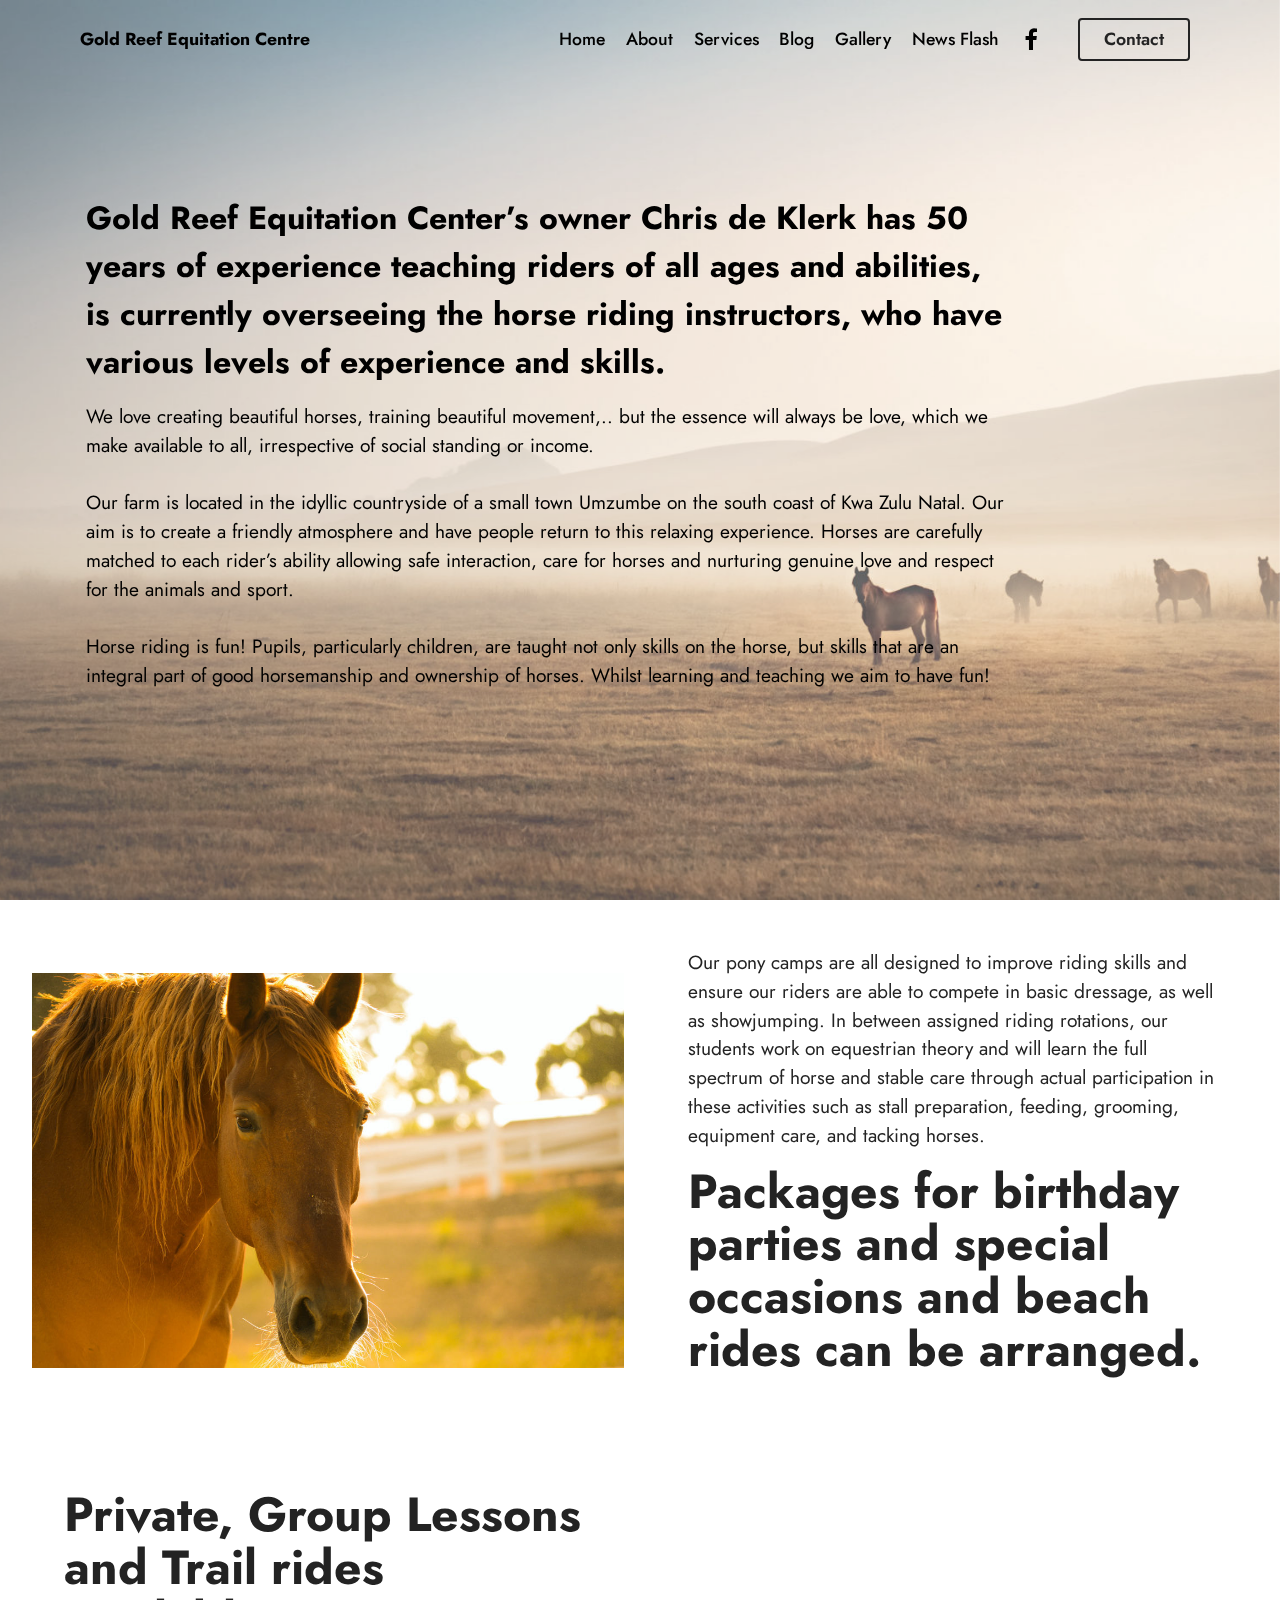
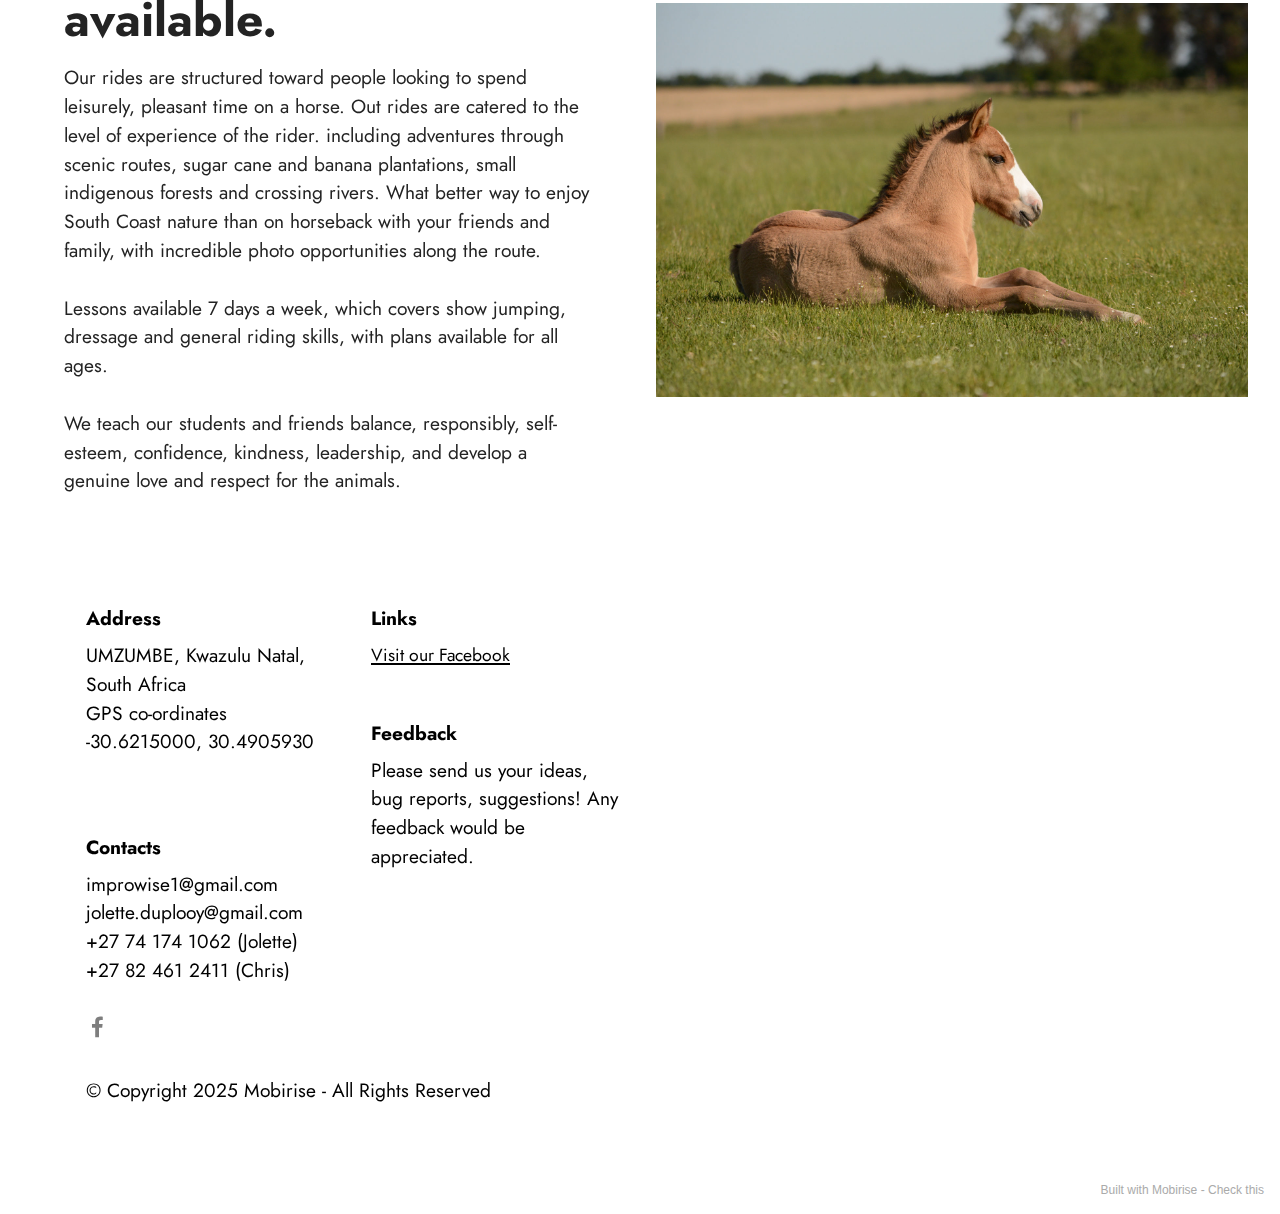
==== commit 2aa4de01: "create github pages" ====
--- a/about.html
+++ b/about.html
@@ -44,9 +44,8 @@
         <div class="menu-logo">
             <div class="navbar-brand">
                 
-                <span class="navbar-caption-wrap"><a class="navbar-caption text-primary display-4" href="https://mobiri.se">
-                        MOBIRISE
-                    </a></span>
+                <span class="navbar-caption-wrap"><a class="navbar-caption text-primary display-4" href="index.html">
+                        Gold Reef Equitation Centre</a></span>
             </div>
         </div>
         <div class="collapse navbar-collapse" id="navbarSupportedContent">
@@ -68,7 +67,7 @@
                         
                         News Flash</a>
                 </li><li class="nav-item"><a class="nav-link link text-primary display-4" href="https://www.facebook.com/groups/341461612942350/" target="_blank"><span class="socicon socicon-facebook mbr-iconfont mbr-iconfont-btn" style="color: rgb(0, 0, 0);"></span></a></li></ul>
-            <div class="navbar-buttons mbr-section-btn"><a class="btn btn-sm btn-black-outline display-4" href="contact.html">
+            <div class="navbar-buttons mbr-section-btn"><a class="btn btn-sm btn-black-outline display-4" href="https://mobiri.se">
                     
                     Contact</a></div>
         </div>
@@ -205,7 +204,7 @@
             </div>
         </div>
     </div>
-</section><section style="background-color: #fff; font-family: -apple-system, BlinkMacSystemFont, 'Segoe UI', 'Roboto', 'Helvetica Neue', Arial, sans-serif; color:#aaa; font-size:12px; padding: 0; align-items: center; display: flex;"><a href="https://mobirise.site/p" style="flex: 1 1; height: 3rem; padding-left: 1rem;"></a><p style="flex: 0 0 auto; margin:0; padding-right:1rem;"><a href="https://mobirise.site" style="color:#aaa;">Mobirise</a> simple website maker</p></section><script src="assets/web/assets/jquery/jquery.min.js"></script>  <script src="assets/popper/popper.min.js"></script>  <script src="assets/tether/tether.min.js"></script>  <script src="assets/bootstrap/js/bootstrap.min.js"></script>  <script src="assets/smoothscroll/smooth-scroll.js"></script>  <script src="assets/parallax/jarallax.min.js"></script>  <script src="assets/dropdown/js/nav-dropdown.js"></script>  <script src="assets/dropdown/js/navbar-dropdown.js"></script>  <script src="assets/touchswipe/jquery.touch-swipe.min.js"></script>  <script src="assets/theme/js/script.js"></script>  
+</section><section style="background-color: #fff; font-family: -apple-system, BlinkMacSystemFont, 'Segoe UI', 'Roboto', 'Helvetica Neue', Arial, sans-serif; color:#aaa; font-size:12px; padding: 0; align-items: center; display: flex;"><a href="https://mobirise.site/u" style="flex: 1 1; height: 3rem; padding-left: 1rem;"></a><p style="flex: 0 0 auto; margin:0; padding-right:1rem;">Built with Mobirise - <a href="https://mobirise.site/l" style="color:#aaa;">Check this</a></p></section><script src="assets/web/assets/jquery/jquery.min.js"></script>  <script src="assets/popper/popper.min.js"></script>  <script src="assets/tether/tether.min.js"></script>  <script src="assets/bootstrap/js/bootstrap.min.js"></script>  <script src="assets/smoothscroll/smooth-scroll.js"></script>  <script src="assets/parallax/jarallax.min.js"></script>  <script src="assets/dropdown/js/nav-dropdown.js"></script>  <script src="assets/dropdown/js/navbar-dropdown.js"></script>  <script src="assets/touchswipe/jquery.touch-swipe.min.js"></script>  <script src="assets/theme/js/script.js"></script>  
   
   
 </body>
